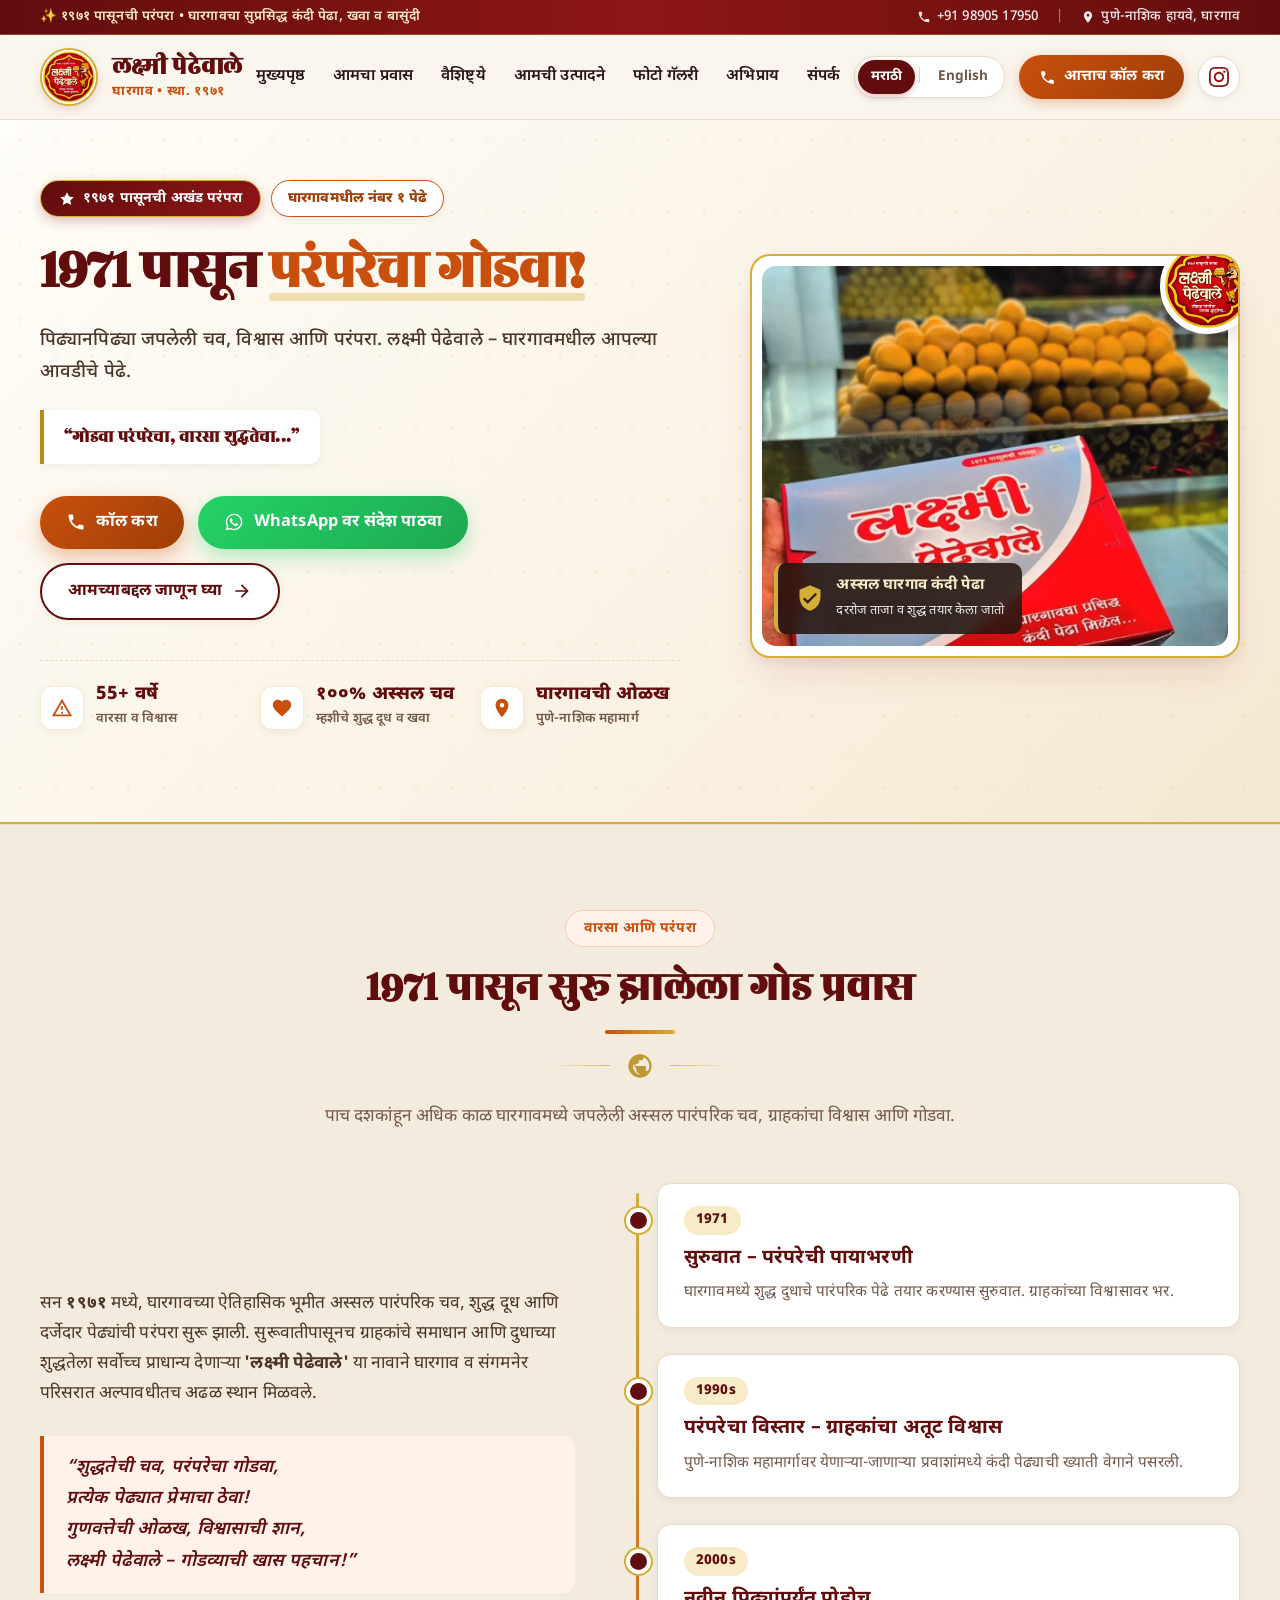
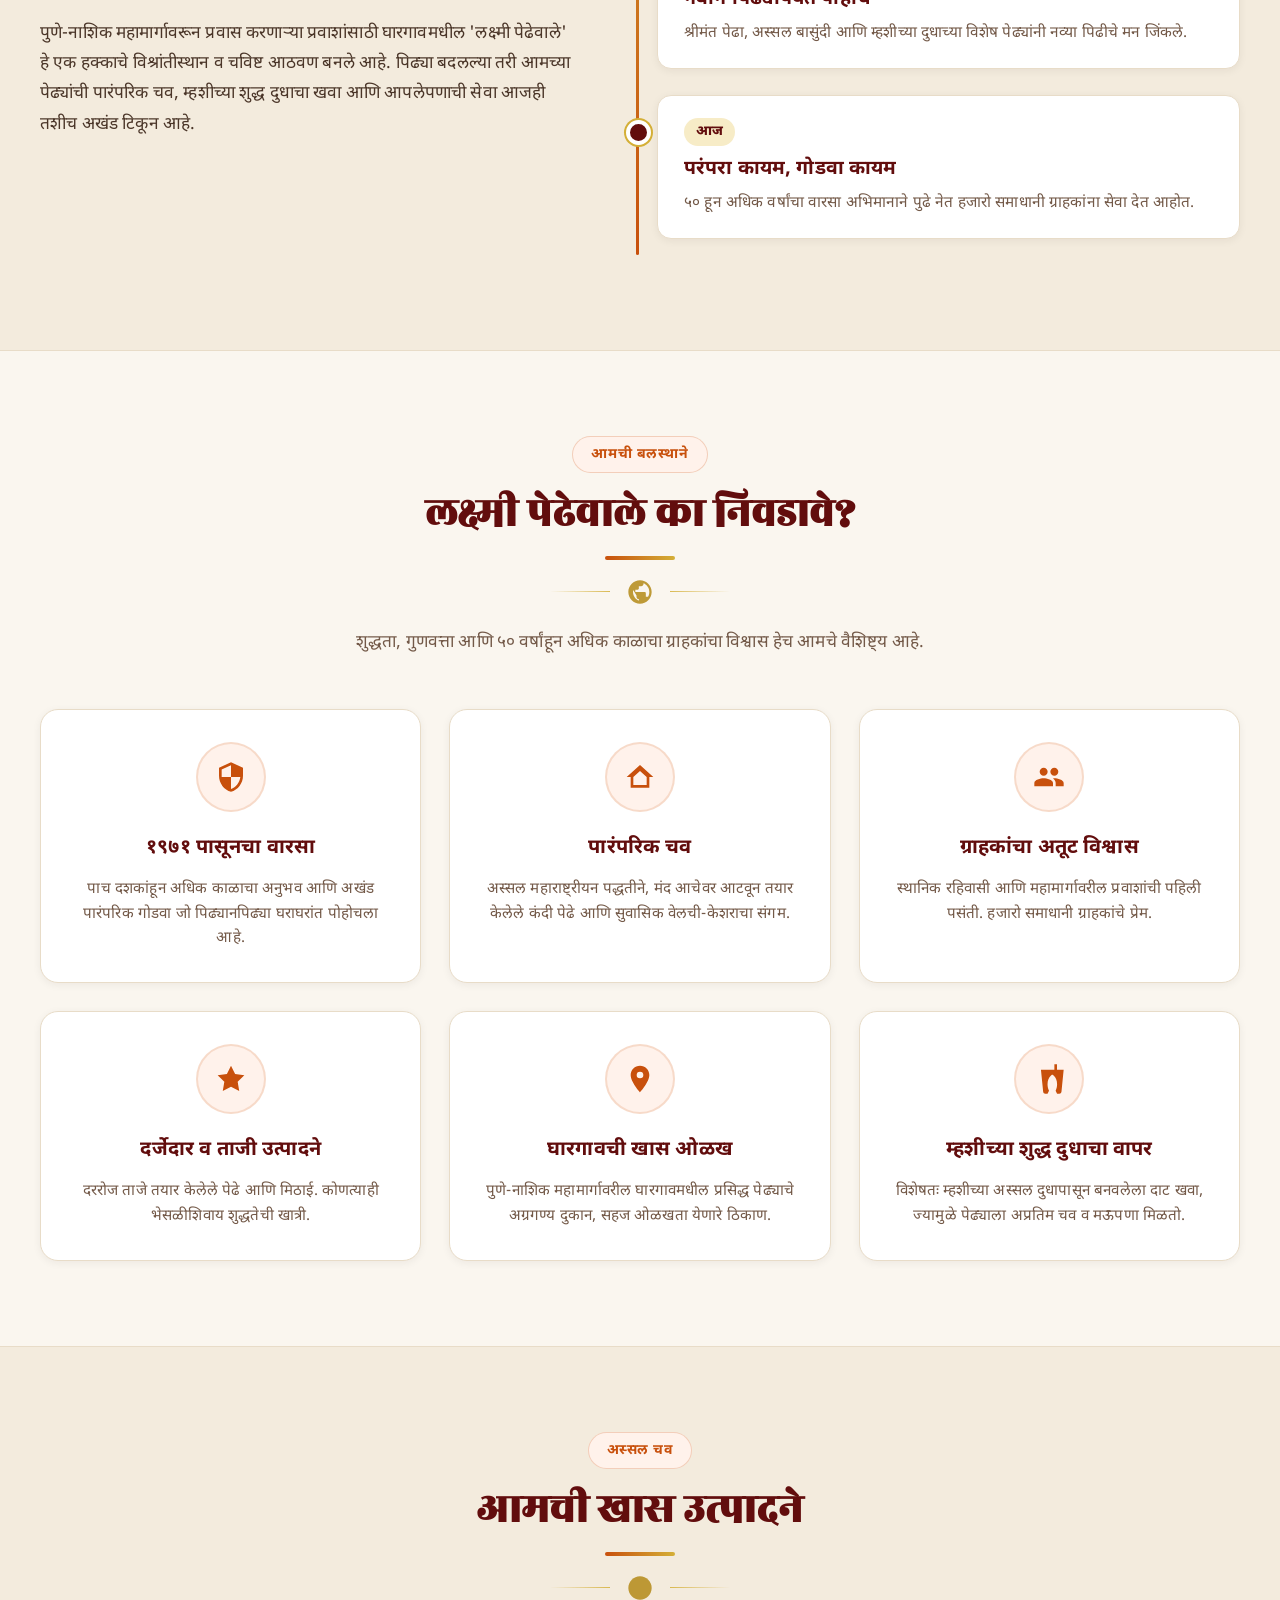
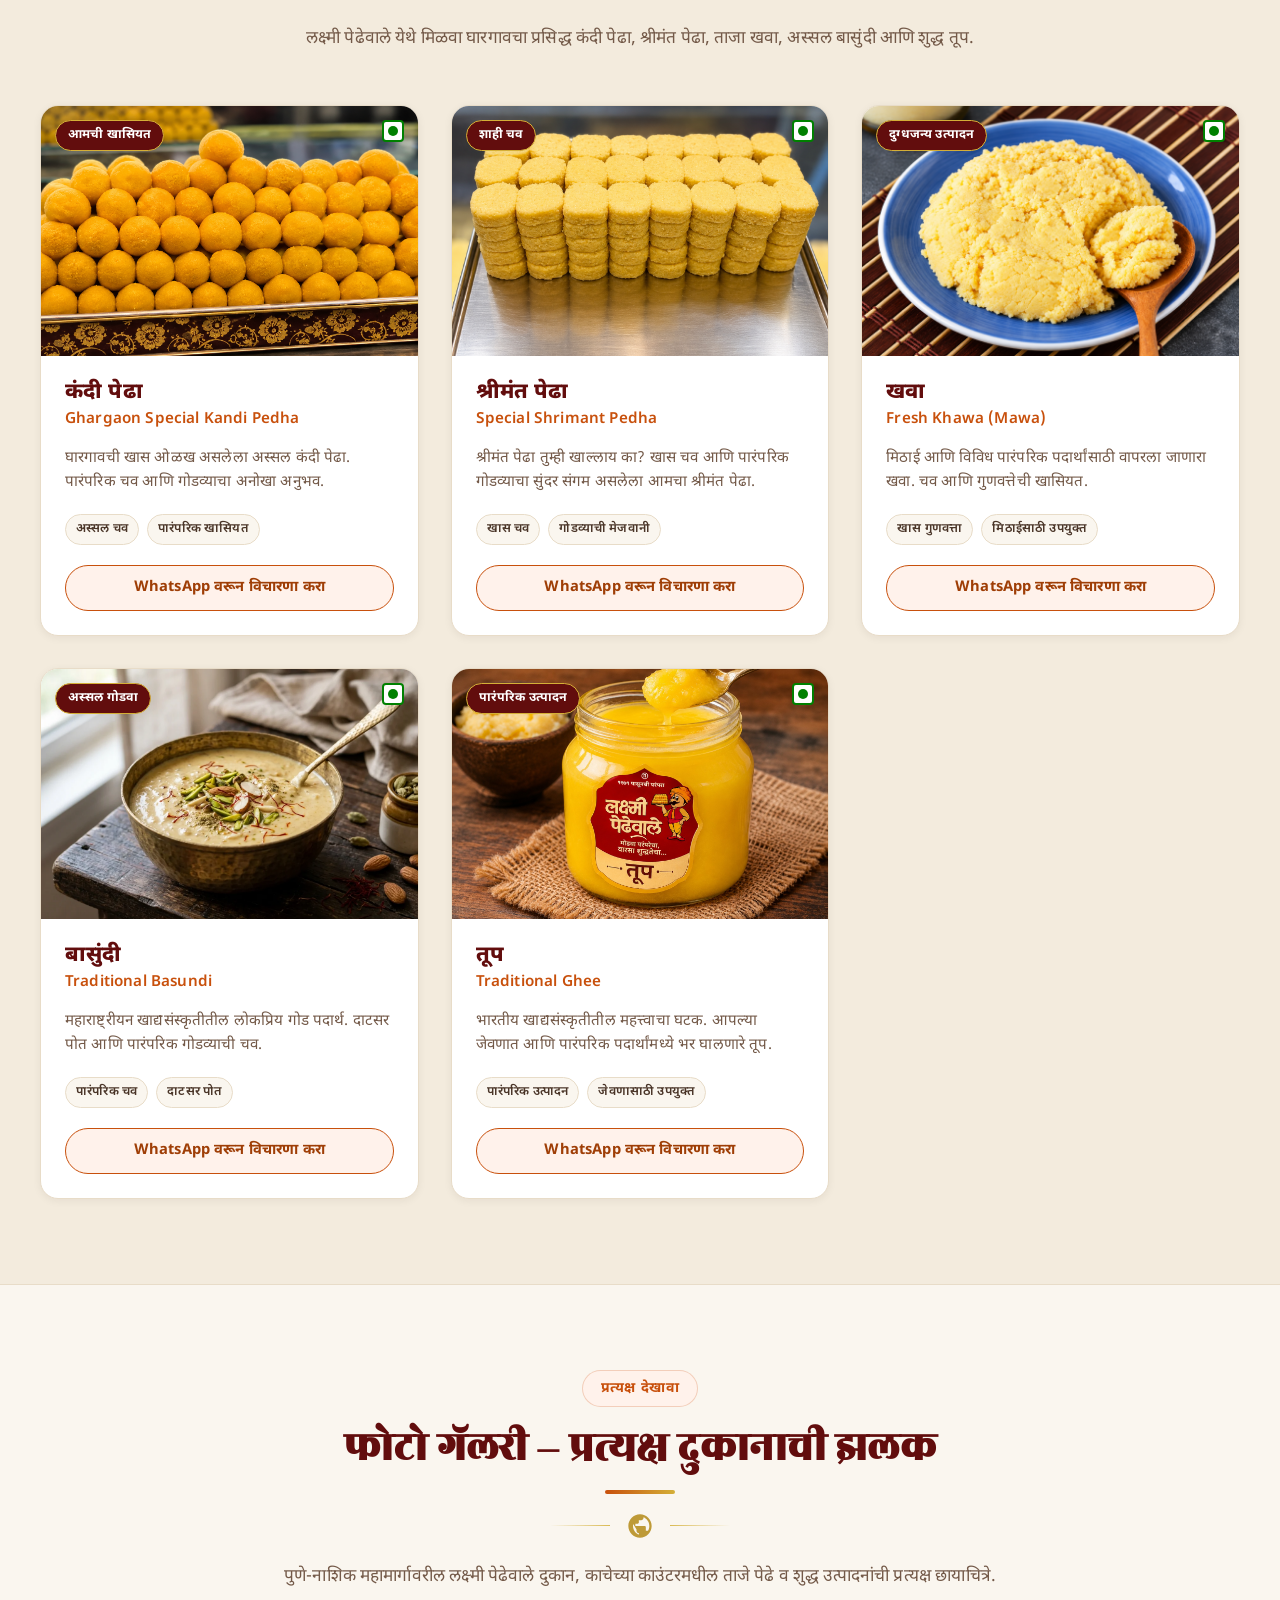
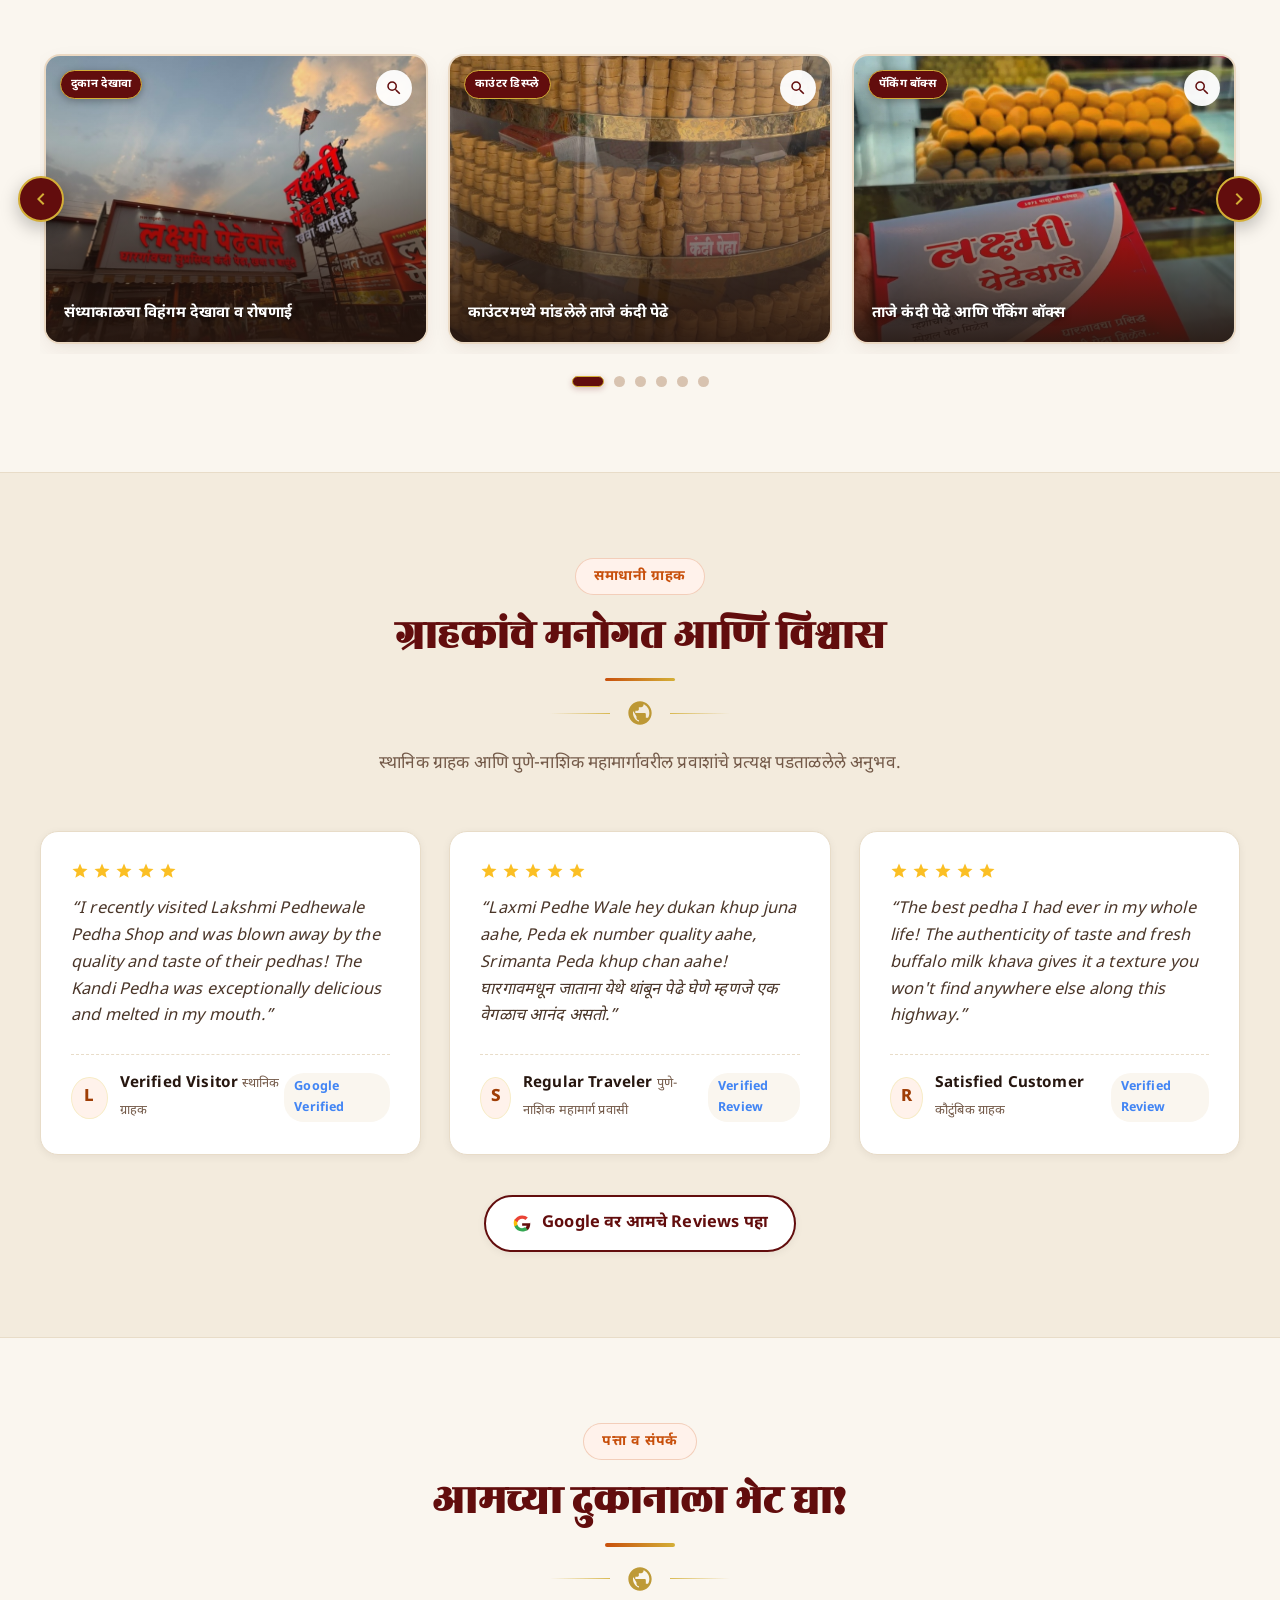
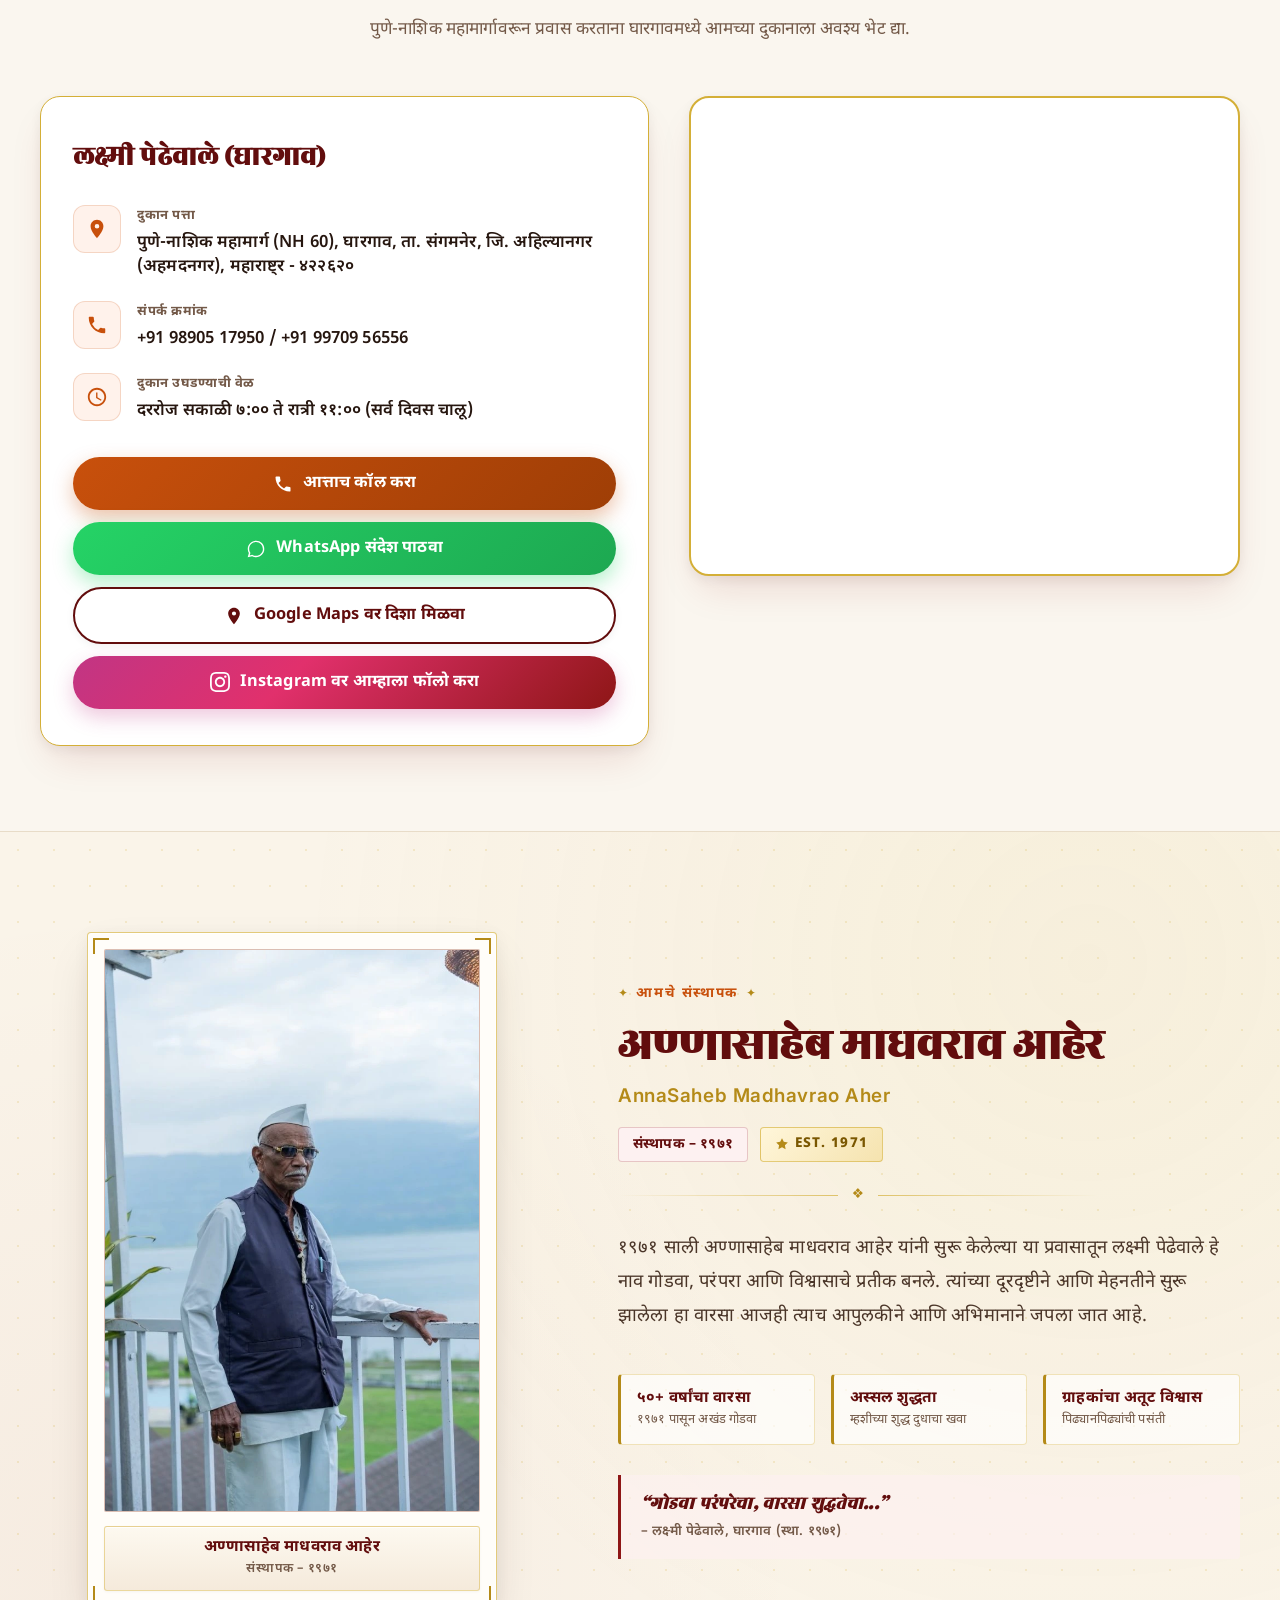
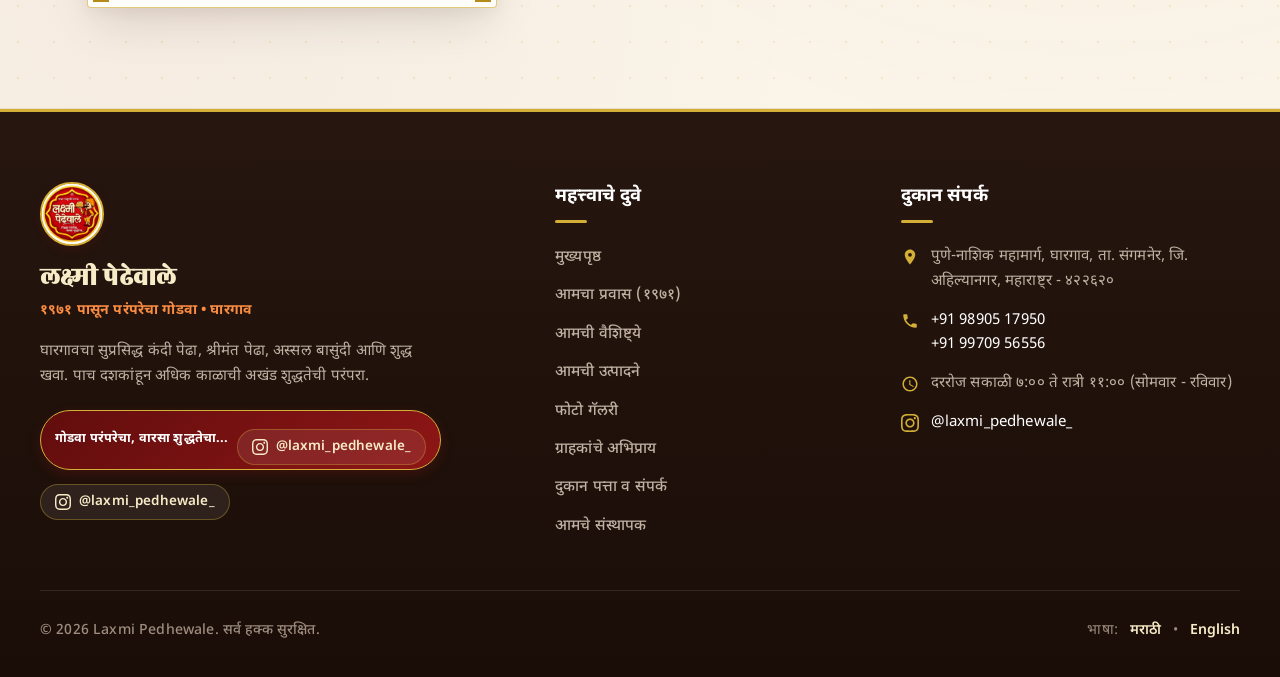
==== index.html @ b18ed53e "Update gallery and website design" ====
<!DOCTYPE html>
<html lang="mr" dir="ltr">

<head>
  <meta charset="UTF-8">
  <meta name="viewport" content="width=device-width, initial-scale=1.0">
  <title data-mr="लक्ष्मी पेढेवाले घारगाव | १९७१ पासूनचे प्रसिद्ध कंदी पेढे | संगमनेर, अहिल्यानगर"
    data-en="Laxmi Pedhewale Ghargaon | Famous Kandi Pedha Since 1971 | Sangamner, Ahilyanagar">लक्ष्मी पेढेवाले घारगाव
    | १९७१ पासूनचे प्रसिद्ध कंदी पेढे | संगमनेर, अहिल्यानगर</title>

  <!-- Primary SEO Meta Tags -->
  <meta name="description"
    content="लक्ष्मी पेढेवाले (Laxmi Pedhewale) – १९७१ पासून घारगाव, संगमनेर (पुणे-नाशिक हायवे) येथील सुप्रसिद्ध कंदी पेढे, म्हशीच्या दुधाचे स्पेशल पेढे, श्रीमंत पेढा, अस्सल बासुंदी आणि शुद्ध खवा. दर्जेदार पारंपरिक चव!">
  <meta name="keywords"
    content="Best Pedha in Ghargoan, Pedha Shop in Ghargoan, Laxmi Pedhewale Ghargoan, Best Pedhe in Ghargoan, Pedha in Sangamner, Sweet Shop in Ghargoan, Famous Pedha Shop in Ghargoan, घारगावमधील प्रसिद्ध पेढे, घारगाव पेढे, घारगाव पेढ्याचे दुकान, लक्ष्मी पेढेवाले, संगमनेरमधील पेढे, अहिल्यानगर पेढे, घारगावमधील नंबर १ पेढे, Traditional Maharashtrian Pedha, Authentic Pedha Shop, Famous Sweet Shop in Sangamner, Pune Nashik Highway pedha">
  <meta name="author" content="Laxmi Pedhewale">
  <meta name="robots" content="index, follow">
  <link rel="canonical" href="https://laxmipedhewale.com/">

  <!-- Multilingual Hreflang SEO Tags -->
  <link rel="alternate" hreflang="mr-IN" href="https://laxmipedhewale.com/">
  <link rel="alternate" hreflang="mr" href="https://laxmipedhewale.com/">
  <link rel="alternate" hreflang="en-IN" href="https://laxmipedhewale.com/en/">
  <link rel="alternate" hreflang="en" href="https://laxmipedhewale.com/en/">
  <link rel="alternate" hreflang="x-default" href="https://laxmipedhewale.com/">

  <!-- Open Graph / Facebook / WhatsApp -->
  <meta property="og:type" content="business.business">
  <meta property="og:url" content="https://laxmipedhewale.com/">
  <meta property="og:title" content="लक्ष्मी पेढेवाले घारगाव | १९७१ पासूनचे प्रसिद्ध कंदी पेढे">
  <meta property="og:description"
    content="पिढ्यानपिढ्या जपलेली अस्सल पारंपरिक चव, विश्वास आणि गोडवा. घारगाव, संगमनेर (पुणे-नाशिक हायवे). आत्ताच कॉल करा किंवा WhatsApp करा.">
  <meta property="og:image" content="https://laxmipedhewale.com/assets/images/kandi-pedha-box.webp">
  <meta property="og:locale" content="mr_IN">
  <meta property="og:locale:alternate" content="en_IN">
  <meta property="og:site_name" content="लक्ष्मी पेढेवाले (Laxmi Pedhewale)">

  <!-- Twitter Card -->
  <meta name="twitter:card" content="summary_large_image">
  <meta name="twitter:title" content="लक्ष्मी पेढेवाले घारगाव – १९७१ पासून परंपरेचा गोडवा!">
  <meta name="twitter:description"
    content="घारगावमधील नंबर १ पेढे. कंदी पेढा, म्हशीच्या दुधाचा स्पेशल पेढा, श्रीमंत पेढा, बासुंदी व खवा.">
  <meta name="twitter:image" content="https://laxmipedhewale.com/assets/images/kandi-pedha-box.webp">

  <!-- Mobile Theme & Favicon -->
  <meta name="theme-color" content="#8E1616">
  <link rel="icon" type="image/png" href="assets/images/favicon.png">
  <link rel="apple-touch-icon" href="assets/images/favicon.png">

  <!-- Stylesheet -->
  <link rel="stylesheet" href="assets/css/style.css">

  <!-- JSON-LD LocalBusiness Structured Data Schema -->
  <script type="application/ld+json">
  {
    "@context": "https://schema.org",
    "@type": "Bakery",
    "@id": "https://laxmipedhewale.com/#business",
    "name": "लक्ष्मी पेढेवाले (Laxmi Pedhewale)",
    "alternateName": ["Laxmi Pedha Center", "Laxmi Pedhe Wale Ghargaon", "Laxmi Petha Center"],
    "description": "Established in 1971, Laxmi Pedhewale is Ghargaon's most famous traditional sweet shop on Pune-Nashik Highway, renowned for authentic Kandi Pedha, Special Buffalo Milk Pedha, Shrimant Pedha, pure Khava and rich Basundi.",
    "foundingDate": "1971",
    "image": "https://laxmipedhewale.com/assets/images/brand-logo.webp",
    "logo": "https://laxmipedhewale.com/assets/images/brand-logo.webp",
    "url": "https://laxmipedhewale.com/",
    "telephone": "+919890517950",
    "priceRange": "₹₹",
    "servesCuisine": "Maharashtrian Sweets, Traditional Indian Confectionery",
    "address": {
      "@type": "PostalAddress",
      "streetAddress": "Pune - Nashik National Highway (NH 60)",
      "addressLocality": "Ghargaon, Sangamner",
      "addressRegion": "Maharashtra",
      "postalCode": "422620",
      "addressCountry": "IN"
    },
    "geo": {
      "@type": "GeoCoordinates",
      "latitude": 19.3875,
      "longitude": 74.0725
    },
    "openingHoursSpecification": [
      {
        "@type": "OpeningHoursSpecification",
        "dayOfWeek": ["Monday", "Tuesday", "Wednesday", "Thursday", "Friday", "Saturday", "Sunday"],
        "opens": "07:00",
        "closes": "23:00"
      }
    ],
    "sameAs": [
      "https://share.google/QgUC6UqEbVg8pcY6J"
    ],
    "hasOfferCatalog": {
      "@type": "OfferCatalog",
      "name": "Laxmi Pedhewale Traditional Sweets",
      "itemListElement": [
        {
          "@type": "Offer",
          "itemOffered": {
            "@type": "MenuItem",
            "name": "Ghargaon Famous Kandi Pedha (घारगावचा सुप्रसिद्ध कंदी पेढा)",
            "description": "Authentic rich golden slow-reduced milk pedha"
          }
        },
        {
          "@type": "Offer",
          "itemOffered": {
            "@type": "MenuItem",
            "name": "Special Buffalo Milk Pedha (म्हशीच्या दुधाचा स्पेशल पेढा)",
            "description": "Creamy pedha prepared from pure buffalo milk"
          }
        },
        {
          "@type": "Offer",
          "itemOffered": {
            "@type": "MenuItem",
            "name": "Shrimant Pedha (श्रीमंत पेढा)",
            "description": "Royal traditional recipe sweet enriched with saffron"
          }
        },
        {
          "@type": "Offer",
          "itemOffered": {
            "@type": "MenuItem",
            "name": "Authentic Basundi (अस्सल बासुंदी)",
            "description": "Slow-simmered rich thickened milk delicacy with cardamom and dry fruits"
          }
        },
        {
          "@type": "Offer",
          "itemOffered": {
            "@type": "MenuItem",
            "name": "Pure Fresh Khava / Mawa (शुद्ध खवा)",
            "description": "100% pure traditional fresh milk solids"
          }
        }
      ]
    }
  }
  </script>

  <!-- BreadcrumbList Schema -->
  <script type="application/ld+json">
  {
    "@context": "https://schema.org",
    "@type": "BreadcrumbList",
    "itemListElement": [
      {
        "@type": "ListItem",
        "position": 1,
        "name": "Home / मुख्यपृष्ठ",
        "item": "https://laxmipedhewale.com/"
      },
      {
        "@type": "ListItem",
        "position": 2,
        "name": "Our Products / आमची उत्पादने",
        "item": "https://laxmipedhewale.com/#products"
      },
      {
        "@type": "ListItem",
        "position": 3,
        "name": "Contact / संपर्क",
        "item": "https://laxmipedhewale.com/#contact"
      }
    ]
  }
  </script>
</head>

<body lang="mr" data-lang="mr">

  <!-- Top Announcement Bar -->
  <div class="top-bar">
    <div class="container top-bar-inner">
      <div class="top-bar-badge" data-mr="✨ १९७१ पासूनची परंपरा • घारगावचा सुप्रसिद्ध कंदी पेढा, खवा व बासुंदी"
        data-en="✨ Tradition Since 1971 • Ghargaon's Famous Kandi Pedha, Khava & Basundi">
        ✨ १९७१ पासूनची परंपरा • घारगावचा सुप्रसिद्ध कंदी पेढा, खवा व बासुंदी
      </div>
      <div class="top-bar-contact">
        <a href="tel:+919890517950" class="top-bar-link" title="Call Laxmi Pedhewale">
          <svg viewBox="0 0 24 24" width="14" height="14" fill="currentColor">
            <path
              d="M6.62 10.79a15.05 15.05 0 006.59 6.59l2.2-2.2a1 1 0 011.02-.24c1.12.37 2.33.57 3.57.57.55 0 1 .45 1 1V20a1 1 0 01-1 1c-9.39 0-17-7.61-17-17 0-.55.45-1 1-1h3.5a1 1 0 011 1c0 1.25.2 2.45.57 3.57.11.35.03.74-.25 1.02l-2.2 2.2z" />
          </svg>
          +91 98905 17950
        </a>
        <span style="opacity: 0.5;">|</span>
        <a href="https://maps.google.com/?q=Laxmi+Pedhewale+Ghargaon+Sangamner" target="_blank"
          rel="noopener noreferrer" class="top-bar-link" title="Shop Location">
          <svg viewBox="0 0 24 24" width="14" height="14" fill="currentColor">
            <path
              d="M12 2C8.13 2 5 5.13 5 9c0 5.25 7 13 7 13s7-7.75 7-13c0-3.87-3.13-7-7-7zm0 9.5a2.5 2.5 0 010-5 2.5 2.5 0 010 5z" />
          </svg>
          <span data-mr="पुणे-नाशिक हायवे, घारगाव" data-en="Pune-Nashik Highway, Ghargaon">पुणे-नाशिक हायवे,
            घारगाव</span>
        </a>
      </div>
    </div>
  </div>

  <!-- Main Sticky Header & Navigation -->
  <header class="site-header" id="siteHeader">
    <div class="container nav-container">
      <!-- Brand Identity -->
      <a href="#home" class="brand-identity" title="लक्ष्मी पेढेवाले – होम">
        <img src="assets/images/favicon.png" alt="लक्ष्मी पेढेवाले लोगो" class="brand-logo-img" width="58" height="58">
        <div class="brand-text">
          <span class="brand-name" data-mr="लक्ष्मी पेढेवाले" data-en="Laxmi Pedhewale">लक्ष्मी पेढेवाले</span>
          <span class="brand-subtitle" data-mr="घारगाव • स्था. १९७१" data-en="Ghargaon • Est. 1971">घारगाव • स्था.
            १९७१</span>
        </div>
      </a>

      <!-- Desktop & Mobile Nav Menu -->
      <nav class="nav-menu" id="navMenu" aria-label="मुख्य नेव्हिगेशन">
        <a href="#home" class="nav-link active" data-mr="मुख्यपृष्ठ" data-en="Home">मुख्यपृष्ठ</a>
        <a href="#heritage" class="nav-link" data-mr="आमचा प्रवास" data-en="Our Journey">आमचा प्रवास</a>
        <a href="#why-us" class="nav-link" data-mr="वैशिष्ट्ये" data-en="Why Us">वैशिष्ट्ये</a>
        <a href="#products" class="nav-link" data-mr="आमची उत्पादने" data-en="Products">आमची उत्पादने</a>
        <a href="#gallery" class="nav-link" data-mr="फोटो गॅलरी" data-en="Gallery">फोटो गॅलरी</a>
        <a href="#reviews" class="nav-link" data-mr="अभिप्राय" data-en="Reviews">अभिप्राय</a>
        <a href="#contact" class="nav-link" data-mr="संपर्क" data-en="Contact">संपर्क</a>
        <a href="https://www.instagram.com/laxmi_pedhewale_/" target="_blank" rel="noopener noreferrer"
          class="nav-link nav-link-instagram" title="Instagram वर आम्हाला फॉलो करा">
          <svg viewBox="0 0 24 24" width="18" height="18" fill="currentColor">
            <path
              d="M12 2.163c3.204 0 3.584.012 4.85.07 3.252.148 4.771 1.691 4.919 4.919.058 1.265.069 1.645.069 4.849 0 3.205-.012 3.584-.069 4.849-.149 3.225-1.664 4.771-4.919 4.919-1.266.058-1.644.07-4.85.07-3.204 0-3.584-.012-4.849-.07-3.26-.149-4.771-1.699-4.919-4.92-.058-1.265-.07-1.644-.07-4.849 0-3.204.013-3.583.07-4.849.149-3.227 1.664-4.771 4.919-4.919 1.266-.057 1.645-.069 4.849-.069zm0-2.163c-3.259 0-3.667.014-4.947.072-4.358.2-6.78 2.618-6.98 6.98-.059 1.281-.073 1.689-.073 4.948 0 3.259.014 3.668.072 4.948.2 4.358 2.618 6.78 6.98 6.98 1.281.058 1.689.072 4.948.072 3.259 0 3.668-.014 4.948-.072 4.354-.2 6.782-2.618 6.979-6.98.059-1.28.073-1.689.073-4.948 0-3.259-.014-3.667-.072-4.947-.196-4.354-2.617-6.78-6.979-6.98-1.281-.059-1.69-.073-4.949-.073zm0 5.838c-3.403 0-6.162 2.759-6.162 6.162s2.759 6.163 6.162 6.163 6.162-2.759 6.162-6.163c0-3.403-2.759-6.162-6.162-6.162zm0 10.162c-2.209 0-4-1.79-4-4 0-2.209 1.791-4 4-4s4 1.791 4 4c0 2.21-1.791 4-4 4zm6.406-11.845c-.796 0-1.441.645-1.441 1.44s.645 1.44 1.441 1.44c.795 0 1.439-.645 1.439-1.44s-.644-1.44-1.439-1.44z" />
          </svg>
          <span>Instagram (@laxmi_pedhewale_)</span>
        </a>
      </nav>

      <!-- Right Actions: Language Switcher & Call Button -->
      <div class="nav-actions">
        <!-- Language Switcher: मराठी | English -->
        <div class="lang-switcher" aria-label="भाषा निवडा / Language Switcher">
          <button type="button" class="lang-btn active" data-lang-btn="mr" aria-label="मराठी भाषा">मराठी</button>
          <span style="color: #D1C4B7; font-weight: 300;">|</span>
          <button type="button" class="lang-btn" data-lang-btn="en" aria-label="English Language">English</button>
        </div>

        <!-- Prominent Desktop CTA -->
        <a href="tel:+919890517950" class="btn-header-call" title="कॉल करा">
          <svg viewBox="0 0 24 24">
            <path
              d="M6.62 10.79a15.05 15.05 0 006.59 6.59l2.2-2.2a1 1 0 011.02-.24c1.12.37 2.33.57 3.57.57.55 0 1 .45 1 1V20a1 1 0 01-1 1c-9.39 0-17-7.61-17-17 0-.55.45-1 1-1h3.5a1 1 0 011 1c0 1.25.2 2.45.57 3.57.11.35.03.74-.25 1.02l-2.2 2.2z" />
          </svg>
          <span data-mr="आत्ताच कॉल करा" data-en="Call Now">आत्ताच कॉल करा</span>
        </a>

        <!-- Instagram Header Icon Link -->
        <a href="https://www.instagram.com/laxmi_pedhewale_/" target="_blank" rel="noopener noreferrer"
          class="btn-header-instagram" aria-label="Instagram वर आम्हाला फॉलो करा"
          title="Instagram वर आम्हाला फॉलो करा (@laxmi_pedhewale_)">
          <svg viewBox="0 0 24 24">
            <path
              d="M12 2.163c3.204 0 3.584.012 4.85.07 3.252.148 4.771 1.691 4.919 4.919.058 1.265.069 1.645.069 4.849 0 3.205-.012 3.584-.069 4.849-.149 3.225-1.664 4.771-4.919 4.919-1.266.058-1.644.07-4.85.07-3.204 0-3.584-.012-4.849-.07-3.26-.149-4.771-1.699-4.919-4.92-.058-1.265-.07-1.644-.07-4.849 0-3.204.013-3.583.07-4.849.149-3.227 1.664-4.771 4.919-4.919 1.266-.057 1.645-.069 4.849-.069zm0-2.163c-3.259 0-3.667.014-4.947.072-4.358.2-6.78 2.618-6.98 6.98-.059 1.281-.073 1.689-.073 4.948 0 3.259.014 3.668.072 4.948.2 4.358 2.618 6.78 6.98 6.98 1.281.058 1.689.072 4.948.072 3.259 0 3.668-.014 4.948-.072 4.354-.2 6.782-2.618 6.979-6.98.059-1.28.073-1.689.073-4.948 0-3.259-.014-3.667-.072-4.947-.196-4.354-2.617-6.78-6.979-6.98-1.281-.059-1.69-.073-4.949-.073zm0 5.838c-3.403 0-6.162 2.759-6.162 6.162s2.759 6.163 6.162 6.163 6.162-2.759 6.162-6.163c0-3.403-2.759-6.162-6.162-6.162zm0 10.162c-2.209 0-4-1.79-4-4 0-2.209 1.791-4 4-4s4 1.791 4 4c0 2.21-1.791 4-4 4zm6.406-11.845c-.796 0-1.441.645-1.441 1.44s.645 1.44 1.441 1.44c.795 0 1.439-.645 1.439-1.44s-.644-1.44-1.439-1.44z" />
          </svg>
        </a>

        <!-- Mobile Hamburger Toggle -->
        <button type="button" class="mobile-toggle" id="mobileToggle" aria-label="मेनू उघडा / बंद करा"
          aria-expanded="false">
          <span></span>
          <span></span>
          <span></span>
        </button>
      </div>
    </div>
  </header>

  <!-- ==========================================================================
       Hero Section
       ========================================================================== -->
  <section class="hero-section" id="home">
    <div class="hero-pattern-bg"></div>
    <div class="container">
      <div class="hero-grid">
        <!-- Left Content Column -->
        <div class="hero-content">
          <div class="hero-badge-wrap">
            <span class="hero-badge-heritage">
              <svg viewBox="0 0 24 24" width="16" height="16" fill="currentColor">
                <path
                  d="M12 2l3.09 6.26L22 9.27l-5 4.87 1.18 6.88L12 17.77l-6.18 3.25L7 14.14 2 9.27l6.91-1.01L12 2z" />
              </svg>
              <span data-mr="१९७१ पासूनची अखंड परंपरा" data-en="Unbroken Heritage Since 1971">१९७१ पासूनची अखंड
                परंपरा</span>
            </span>
            <span class="hero-badge-rank" data-mr="घारगावमधील नंबर १ पेढे" data-en="Ghargaon's #1 Pedha Choice">
              घारगावमधील नंबर १ पेढे
            </span>
          </div>

          <h1 class="hero-heading" data-mr="१९७१ पासून <span class='highlight'>परंपरेचा गोडवा!</span>"
            data-en="Sweetness of <span class='highlight'>Tradition Since 1971!</span>">
            १९७१ पासून <span class="highlight">परंपरेचा गोडवा!</span>
          </h1>

          <p class="hero-subtext"
            data-mr="पिढ्यानपिढ्या जपलेली चव, विश्वास आणि परंपरा. लक्ष्मी पेढेवाले – घारगावमधील आपल्या आवडीचे पेढे."
            data-en="Taste, trust and tradition preserved across generations. Laxmi Pedhewale – your favourite authentic pedha destination in Ghargaon.">
            पिढ्यानपिढ्या जपलेली चव, विश्वास आणि परंपरा. लक्ष्मी पेढेवाले – घारगावमधील आपल्या आवडीचे पेढे.
          </p>

          <!-- Official Slogan Box -->
          <div class="hero-slogan-box">
            <span class="hero-slogan-quote" data-mr="&ldquo;गोडवा परंपरेचा, वारसा शुद्धतेचा...&rdquo;"
              data-en="&ldquo;Sweetness of tradition, legacy of purity...&rdquo;">
              &ldquo;गोडवा परंपरेचा, वारसा शुद्धतेचा...&rdquo;
            </span>
          </div>

          <!-- Hero Action Buttons -->
          <div class="hero-cta-group">
            <a href="tel:+919890517950" class="btn btn-primary" title="आत्ताच कॉल करा">
              <svg viewBox="0 0 24 24">
                <path
                  d="M6.62 10.79a15.05 15.05 0 006.59 6.59l2.2-2.2a1 1 0 011.02-.24c1.12.37 2.33.57 3.57.57.55 0 1 .45 1 1V20a1 1 0 01-1 1c-9.39 0-17-7.61-17-17 0-.55.45-1 1-1h3.5a1 1 0 011 1c0 1.25.2 2.45.57 3.57.11.35.03.74-.25 1.02l-2.2 2.2z" />
              </svg>
              <span data-mr="कॉल करा" data-en="Call Now">कॉल करा</span>
            </a>

            <a href="https://wa.me/919890517950?text=%E0%A4%A8%E0%A4%AE%E0%A4%B8%E0%A5%8D%E0%A4%95%E0%A4%BE%E0%A4%B0%2C%20%E0%A4%AE%E0%A4%B2%E0%A4%BE%20%E0%A4%B2%E0%A4%95%E0%A5%8D%E0%A4%97%E0%A5%8D%E0%A4%AE%E0%A5%80%20%E0%A4%AA%E0%A5%87%E0%A4%A2%E0%A5%87%E0%A4%B5%E0%A4%BE%E0%A4%B2%E0%A5%87%20%E0%A4%AF%E0%A5%87%E0%A4%A5%E0%A5%80%E0%A4%B2%20%E0%A4%AA%E0%A5%87%E0%A4%A2%E0%A5%8D%E0%A4%AF%E0%A4%BE%E0%A4%82%E0%A4%AC%E0%A4%A6%E0%A5%8D%E0%A4%A6%E0%A4%B2%20%E0%A4%AE%E0%A4%BE%E0%A4%B9%E0%A4%BF%E0%A4%A4%E0%A5%80%20%E0%A4%B9%E0%A4%B5%E0%A5%80%20%E0%A4%86%E0%A4%B9%E0%A5%87."
              target="_blank" rel="noopener noreferrer" class="btn btn-whatsapp btn-wa-dynamic"
              title="WhatsApp वर संदेश पाठवा">
              <svg viewBox="0 0 24 24">
                <path
                  d="M12.04 2c-5.46 0-9.91 4.45-9.91 9.91 0 1.75.46 3.45 1.32 4.95L2.05 22l5.25-1.38c1.45.79 3.08 1.21 4.74 1.21 5.46 0 9.91-4.45 9.91-9.91 0-2.65-1.03-5.14-2.9-7.01A9.816 9.816 0 0012.04 2zM12.05 20.2c-1.48 0-2.93-.4-4.2-1.15l-.3-.18-3.12.82.83-3.04-.2-.31a8.214 8.214 0 01-1.26-4.38c0-4.54 3.7-8.24 8.24-8.24 2.2 0 4.27.86 5.82 2.42a8.18 8.18 0 012.41 5.83c.02 4.54-3.68 8.23-8.22 8.23zm4.52-6.16c-.25-.12-1.47-.72-1.69-.81-.23-.08-.39-.12-.56.12-.17.25-.64.81-.79.97-.14.17-.29.19-.54.06-.25-.12-1.05-.39-1.99-1.23-.74-.66-1.23-1.47-1.38-1.72-.14-.25-.02-.38.11-.51.11-.11.25-.29.37-.43.12-.15.17-.25.25-.42.08-.17.04-.31-.02-.44-.06-.12-.56-1.34-.76-1.84-.2-.48-.41-.42-.56-.43h-.48c-.17 0-.44.06-.66.31-.23.25-.88.86-.88 2.1 0 1.24.9 2.44 1.03 2.61.12.17 1.77 2.7 4.28 3.79.6.26 1.07.41 1.43.53.6.19 1.15.16 1.58.1.48-.07 1.47-.6 1.68-1.18.21-.58.21-1.07.15-1.18-.07-.12-.23-.19-.48-.31z" />
              </svg>
              <span data-mr="WhatsApp वर संदेश पाठवा" data-en="WhatsApp Message">WhatsApp वर संदेश पाठवा</span>
            </a>

            <a href="#heritage" class="btn btn-outline" title="आमच्याबद्दल जाणून घ्या">
              <span data-mr="आमच्याबद्दल जाणून घ्या" data-en="Our Story">आमच्याबद्दल जाणून घ्या</span>
              <svg viewBox="0 0 24 24">
                <path d="M12 4l-1.41 1.41L16.17 11H4v2h12.17l-5.58 5.59L12 20l8-8z" />
              </svg>
            </a>
          </div>

          <!-- Trust Badges -->
          <div class="hero-trust-bar">
            <div class="trust-item">
              <div class="trust-icon-box">
                <svg viewBox="0 0 24 24">
                  <path d="M12 2L1 21h22L12 2zm0 3.99L19.53 19H4.47L12 5.99zM11 16h2v2h-2zm0-6h2v4h-2z" />
                </svg>
              </div>
              <div class="trust-text">
                <strong data-mr="55+ वर्षे" data-en="50+ Years">५०+ वर्षे</strong>
                <span data-mr="वारसा व विश्वास" data-en="Legacy & Trust">वारसा व विश्वास</span>
              </div>
            </div>

            <div class="trust-item">
              <div class="trust-icon-box">
                <svg viewBox="0 0 24 24">
                  <path
                    d="M12 21.35l-1.45-1.32C5.4 15.36 2 12.28 2 8.5 2 5.42 4.42 3 7.5 3c1.74 0 3.41.81 4.5 2.09C13.09 3.81 14.76 3 16.5 3 19.58 3 22 5.42 22 8.5c0 3.78-3.4 6.86-8.55 11.54L12 21.35z" />
                </svg>
              </div>
              <div class="trust-text">
                <strong data-mr="१००% अस्सल चव" data-en="100% Authentic">१००% अस्सल चव</strong>
                <span data-mr="म्हशीचे शुद्ध दूध व खवा" data-en="Pure Milk & Khava">म्हशीचे शुद्ध दूध व खवा</span>
              </div>
            </div>

            <div class="trust-item">
              <div class="trust-icon-box">
                <svg viewBox="0 0 24 24">
                  <path
                    d="M12 2C8.13 2 5 5.13 5 9c0 5.25 7 13 7 13s7-7.75 7-13c0-3.87-3.13-7-7-7zm0 9.5a2.5 2.5 0 010-5 2.5 2.5 0 010 5z" />
                </svg>
              </div>
              <div class="trust-text">
                <strong data-mr="घारगावची ओळख" data-en="Highway Landmark">घारगावची ओळख</strong>
                <span data-mr="पुणे-नाशिक महामार्ग" data-en="Pune-Nashik Highway">पुणे-नाशिक महामार्ग</span>
              </div>
            </div>
          </div>
        </div>

        <!-- Right Visual Showcase Column -->
        <div class="hero-visual">
          <div class="hero-main-card">
            <img src="assets/images/kandi-pedha-box.webp"
              alt="लक्ष्मी पेढेवाले घारगावचे प्रसिद्ध कंदी पेढे आणि पॅकिंग बॉक्स" class="hero-image" width="600"
              height="380">

            <div class="hero-floating-badge">
              <svg viewBox="0 0 24 24" width="28" height="28" fill="var(--color-gold)">
                <path
                  d="M12 1L3 5v6c0 5.55 3.84 10.74 9 12 5.16-1.26 9-6.45 9-12V5l-9-4zm-2 16l-4-4 1.41-1.41L10 14.17l6.59-6.59L18 9l-8 8z" />
              </svg>
              <div>
                <strong data-mr="अस्सल घारगाव कंदी पेढा" data-en="Original Ghargaon Kandi Pedha">अस्सल घारगाव कंदी
                  पेढा</strong>
                <span data-mr="दररोज ताजा व शुद्ध तयार केला जातो"
                  data-en="Freshly prepared daily with pure ingredients">दररोज ताजा व शुद्ध तयार केला जातो</span>
              </div>
            </div>

            <!-- Official Mascot Seal Stamp -->
            <div class="hero-logo-stamp" title="लक्ष्मी पेढेवाले ब्रँड एम्ब्लेम">
              <img src="assets/images/favicon.png" alt="लक्ष्मी पेढेवाले ब्रँड एम्ब्लेम" width="96" height="96">
            </div>
          </div>
        </div>
      </div>
    </div>
  </section>

  <!-- ==========================================================================
       Our Heritage Section – Since 1971 (आमचा प्रवास)
       ========================================================================== -->
  <section class="section section-alt" id="heritage">
    <div class="container">
      <div class="section-header">
        <span class="section-badge" data-mr="वारसा आणि परंपरा" data-en="Heritage & Legacy">वारसा आणि परंपरा</span>
        <h2 class="section-title" data-mr="१९७१ पासून सुरू झालेला गोड प्रवास" data-en="A Sweet Journey Since 1971">
          १९७१ पासून सुरू झालेला गोड प्रवास
        </h2>
        <div class="motif-divider">
          <svg class="motif-icon" viewBox="0 0 24 24">
            <path
              d="M12 2C6.48 2 2 6.48 2 12s4.48 10 10 10 10-4.48 10-10S17.52 2 12 2zm1 17.93c-3.95-.49-7-3.85-7-7.93 0-.62.08-1.21.21-1.79L9 15v1c0 1.1.9 2 2 2v1.93zm6.9-2.54c-.26-.81-1-1.39-1.9-1.39h-1v-3c0-.55-.45-1-1-1H8v-2h2c.55 0 1-.45 1-1V7h2c1.1 0 2-.9 2-2v-.41c2.93 1.19 5 4.06 5 7.41 0 2.08-.8 3.97-2.1 5.39z" />
          </svg>
        </div>
        <p class="section-desc"
          data-mr="पाच दशकांहून अधिक काळ घारगावमध्ये जपलेली अस्सल पारंपरिक चव, ग्राहकांचा विश्वास आणि गोडवा."
          data-en="More than five decades of preserving authentic traditional taste, customer trust, and sweetness in Ghargaon.">
          पाच दशकांहून अधिक काळ घारगावमध्ये जपलेली अस्सल पारंपरिक चव, ग्राहकांचा विश्वास आणि गोडवा.
        </p>
      </div>

      <div class="heritage-grid">
        <!-- Storytelling Narrative Column -->
        <div class="heritage-story-content">
          <p data-mr="सन <strong>१९७१</strong> मध्ये, घारगावच्या ऐतिहासिक भूमीत अस्सल पारंपरिक चव, शुद्ध दूध आणि दर्जेदार पेढ्यांची परंपरा सुरू झाली. सुरूवातीपासूनच ग्राहकांचे समाधान आणि दुधाच्या शुद्धतेला सर्वोच्च प्राधान्य देणाऱ्या <strong>'लक्ष्मी पेढेवाले'</strong> या नावाने घारगाव व संगमनेर परिसरात अल्पावधीतच अढळ स्थान मिळवले."
            data-en="In the year <strong>1971</strong>, in the historic soil of Ghargaon, began the journey of authentic traditional taste, pure milk, and high-quality pedhas. Prioritizing customer satisfaction and dairy purity above all, <strong>'Laxmi Pedhewale'</strong> quickly earned an enduring reputation across Ghargaon and Sangamner.">
            सन <strong>१९७१</strong> मध्ये, घारगावच्या ऐतिहासिक भूमीत अस्सल पारंपरिक चव, शुद्ध दूध आणि दर्जेदार
            पेढ्यांची परंपरा सुरू झाली. सुरूवातीपासूनच ग्राहकांचे समाधान आणि दुधाच्या शुद्धतेला सर्वोच्च प्राधान्य
            देणाऱ्या <strong>'लक्ष्मी पेढेवाले'</strong> या नावाने घारगाव व संगमनेर परिसरात अल्पावधीतच अढळ स्थान मिळवले.
          </p>

          <div class="heritage-highlight-quote"
            data-mr="&ldquo;शुद्धतेची चव, परंपरेचा गोडवा,<br>प्रत्येक पेढ्यात प्रेमाचा ठेवा!<br>गुणवत्तेची ओळख, विश्वासाची शान,<br>लक्ष्मी पेढेवाले – गोडव्याची खास पहचान!&rdquo;"
            data-en="&ldquo;Our name itself is our brand... Have you tasted our Shrimant Pedha? The authentic tradition of Purandar pedhas and basundi – Laxmi Pedhewale.&rdquo;">

            &ldquo;शुद्धतेची चव, परंपरेचा गोडवा,<br>
            प्रत्येक पेढ्यात प्रेमाचा ठेवा!<br>
            गुणवत्तेची ओळख, विश्वासाची शान,<br>
            लक्ष्मी पेढेवाले – गोडव्याची खास पहचान!&rdquo;

          </div>

          <p data-mr="पुणे-नाशिक महामार्गावरून प्रवास करणाऱ्या प्रवाशांसाठी घारगावमधील 'लक्ष्मी पेढेवाले' हे एक हक्काचे विश्रांतीस्थान व चविष्ट आठवण बनले आहे. पिढ्या बदलल्या तरी आमच्या पेढ्यांची पारंपरिक चव, म्हशीच्या शुद्ध दुधाचा खवा आणि आपलेपणाची सेवा आजही तशीच अखंड टिकून आहे."
            data-en="For travelers traversing the Pune-Nashik National Highway, 'Laxmi Pedhewale' in Ghargaon has become a beloved stop and sweet tradition. While generations have passed, our traditional recipes, pure buffalo milk khava, and warm hospitality remain unchanged.">
            पुणे-नाशिक महामार्गावरून प्रवास करणाऱ्या प्रवाशांसाठी घारगावमधील 'लक्ष्मी पेढेवाले' हे एक हक्काचे
            विश्रांतीस्थान व चविष्ट आठवण बनले आहे. पिढ्या बदलल्या तरी आमच्या पेढ्यांची पारंपरिक चव, म्हशीच्या शुद्ध
            दुधाचा खवा आणि आपलेपणाची सेवा आजही तशीच अखंड टिकून आहे.
          </p>
        </div>

        <!-- Illustrative Timeline Column -->
        <div class="timeline-wrap">
          <div class="timeline-card">
            <span class="timeline-node"></span>
            <span class="timeline-year-tag">1971</span>
            <h4 data-mr="सुरुवात – परंपरेची पायाभरणी" data-en="The Beginning – Laying the Foundation">सुरुवात – परंपरेची
              पायाभरणी</h4>
            <p data-mr="घारगावमध्ये शुद्ध दुधाचे पारंपरिक पेढे तयार करण्यास सुरुवात. ग्राहकांच्या विश्वासावर भर."
              data-en="Commenced traditional pedha making in Ghargaon with fresh pure milk and focus on customer satisfaction.">
              घारगावमध्ये शुद्ध दुधाचे पारंपरिक पेढे तयार करण्यास सुरुवात. ग्राहकांच्या विश्वासावर भर.</p>
          </div>

          <div class="timeline-card">
            <span class="timeline-node"></span>
            <span class="timeline-year-tag">1990s</span>
            <h4 data-mr="परंपरेचा विस्तार – ग्राहकांचा अतूट विश्वास" data-en="Growing Heritage – Deepening Trust">
              परंपरेचा विस्तार – ग्राहकांचा अतूट विश्वास</h4>
            <p data-mr="पुणे-नाशिक महामार्गावर येणाऱ्या-जाणाऱ्या प्रवाशांमध्ये कंदी पेढ्याची ख्याती वेगाने पसरली."
              data-en="Reputation of our Kandi Pedha spread widely among travelers along the Pune-Nashik highway route.">
              पुणे-नाशिक महामार्गावर येणाऱ्या-जाणाऱ्या प्रवाशांमध्ये कंदी पेढ्याची ख्याती वेगाने पसरली.</p>
          </div>

          <div class="timeline-card">
            <span class="timeline-node"></span>
            <span class="timeline-year-tag">2000s</span>
            <h4 data-mr="नवीन पिढ्यांपर्यंत पोहोच" data-en="Reaching New Generations">नवीन पिढ्यांपर्यंत पोहोच</h4>
            <p data-mr="श्रीमंत पेढा, अस्सल बासुंदी आणि म्हशीच्या दुधाच्या विशेष पेढ्यांनी नव्या पिढीचे मन जिंकले."
              data-en="Introduction of Shrimant Pedha, authentic Basundi, and special buffalo milk sweets won over new generations.">
              श्रीमंत पेढा, अस्सल बासुंदी आणि म्हशीच्या दुधाच्या विशेष पेढ्यांनी नव्या पिढीचे मन जिंकले.</p>
          </div>

          <div class="timeline-card">
            <span class="timeline-node"></span>
            <span class="timeline-year-tag" data-mr="आज" data-en="Today">आज</span>
            <h4 data-mr="परंपरा कायम, गोडवा कायम" data-en="Continuing the Legacy of Sweetness">परंपरा कायम, गोडवा कायम
            </h4>
            <p data-mr="५० हून अधिक वर्षांचा वारसा अभिमानाने पुढे नेत हजारो समाधानी ग्राहकांना सेवा देत आहोत."
              data-en="Proudly continuing a five-decade legacy, serving thousands of satisfied families and travelers.">
              ५० हून अधिक वर्षांचा वारसा अभिमानाने पुढे नेत हजारो समाधानी ग्राहकांना सेवा देत आहोत.</p>
          </div>
        </div>
      </div>
    </div>
  </section>

  <!-- ==========================================================================
       Why Choose Laxmi Pedhewale Section (आमची वैशिष्ट्ये)
       ========================================================================== -->
  <section class="section" id="why-us">
    <div class="container">
      <div class="section-header">
        <span class="section-badge" data-mr="आमची बलस्थाने" data-en="Our Strengths">आमची बलस्थाने</span>
        <h2 class="section-title" data-mr="लक्ष्मी पेढेवाले का निवडावे?" data-en="Why Choose Laxmi Pedhewale?">
          लक्ष्मी पेढेवाले का निवडावे?
        </h2>
        <div class="motif-divider">
          <svg class="motif-icon" viewBox="0 0 24 24">
            <path
              d="M12 2C6.48 2 2 6.48 2 12s4.48 10 10 10 10-4.48 10-10S17.52 2 12 2zm1 17.93c-3.95-.49-7-3.85-7-7.93 0-.62.08-1.21.21-1.79L9 15v1c0 1.1.9 2 2 2v1.93zm6.9-2.54c-.26-.81-1-1.39-1.9-1.39h-1v-3c0-.55-.45-1-1-1H8v-2h2c.55 0 1-.45 1-1V7h2c1.1 0 2-.9 2-2v-.41c2.93 1.19 5 4.06 5 7.41 0 2.08-.8 3.97-2.1 5.39z" />
          </svg>
        </div>
        <p class="section-desc"
          data-mr="शुद्धता, गुणवत्ता आणि ५० वर्षांहून अधिक काळाचा ग्राहकांचा विश्वास हेच आमचे वैशिष्ट्य आहे."
          data-en="Purity, uncompromising quality, and over 50 years of customer trust define our legacy.">
          शुद्धता, गुणवत्ता आणि ५० वर्षांहून अधिक काळाचा ग्राहकांचा विश्वास हेच आमचे वैशिष्ट्य आहे.
        </p>
      </div>

      <div class="features-grid">
        <!-- Feature 1 -->
        <div class="feature-card">
          <div class="feature-icon-wrapper">
            <svg viewBox="0 0 24 24">
              <path
                d="M12 1L3 5v6c0 5.55 3.84 10.74 9 12 5.16-1.26 9-6.45 9-12V5l-9-4zm0 10.99h7c-.53 4.12-3.28 7.79-7 8.94V12H5V6.3l7-3.11v8.8z" />
            </svg>
          </div>
          <h3 data-mr="१९७१ पासूनचा वारसा" data-en="A Legacy Since 1971">१९७१ पासूनचा वारसा</h3>
          <p data-mr="पाच दशकांहून अधिक काळाचा अनुभव आणि अखंड पारंपरिक गोडवा जो पिढ्यानपिढ्या घराघरांत पोहोचला आहे."
            data-en="Over five decades of confectionary mastery delivering unbroken sweetness to families across generations.">
            पाच दशकांहून अधिक काळाचा अनुभव आणि अखंड पारंपरिक गोडवा जो पिढ्यानपिढ्या घराघरांत पोहोचला आहे.
          </p>
        </div>

        <!-- Feature 2 -->
        <div class="feature-card">
          <div class="feature-icon-wrapper">
            <svg viewBox="0 0 24 24">
              <path d="M12 3L2 12h3v8h14v-8h3L12 3zm0 4.5l5 4.5v6H7v-6l5-4.5z" />
            </svg>
          </div>
          <h3 data-mr="पारंपरिक चव" data-en="Authentic Traditional Taste">पारंपरिक चव</h3>
          <p data-mr="अस्सल महाराष्ट्रीयन पद्धतीने, मंद आचेवर आटवून तयार केलेले कंदी पेढे आणि सुवासिक वेलची-केशराचा संगम."
            data-en="Authentic Maharashtrian recipe slowly reduced to perfection, infused with rich cardamom and saffron.">
            अस्सल महाराष्ट्रीयन पद्धतीने, मंद आचेवर आटवून तयार केलेले कंदी पेढे आणि सुवासिक वेलची-केशराचा संगम.
          </p>
        </div>

        <!-- Feature 3 -->
        <div class="feature-card">
          <div class="feature-icon-wrapper">
            <svg viewBox="0 0 24 24">
              <path
                d="M16 11c1.66 0 2.99-1.34 2.99-3S17.66 5 16 5c-1.66 0-3 1.34-3 3s1.34 3 3 3zm-8 0c1.66 0 2.99-1.34 2.99-3S9.66 5 8 5C6.34 5 5 6.34 5 8s1.34 3 3 3zm0 2c-2.33 0-7 1.17-7 3.5V19h14v-2.5c0-2.33-4.67-3.5-7-3.5zm8 0c-.29 0-.62.02-.97.05 1.16.84 1.97 1.97 1.97 3.45V19h6v-2.5c0-2.33-4.67-3.5-7-3.5z" />
            </svg>
          </div>
          <h3 data-mr="ग्राहकांचा अतूट विश्वास" data-en="Decades of Customer Trust">ग्राहकांचा अतूट विश्वास</h3>
          <p data-mr="स्थानिक रहिवासी आणि महामार्गावरील प्रवाशांची पहिली पसंती. हजारो समाधानी ग्राहकांचे प्रेम."
            data-en="The trusted first choice of local residents and highway travelers with thousands of loyal patrons.">
            स्थानिक रहिवासी आणि महामार्गावरील प्रवाशांची पहिली पसंती. हजारो समाधानी ग्राहकांचे प्रेम.
          </p>
        </div>

        <!-- Feature 4 -->
        <div class="feature-card">
          <div class="feature-icon-wrapper">
            <svg viewBox="0 0 24 24">
              <path d="M12 2l3.09 6.26L22 9.27l-5 4.87 1.18 6.88L12 17.77l-6.18 3.25L7 14.14 2 9.27l6.91-1.01L12 2z" />
            </svg>
          </div>
          <h3 data-mr="दर्जेदार व ताजी उत्पादने" data-en="Pure & Fresh Quality">दर्जेदार व ताजी उत्पादने</h3>
          <p data-mr="दररोज ताजे तयार केलेले पेढे आणि मिठाई. कोणत्याही भेसळीशिवाय शुद्धतेची खात्री."
            data-en="Freshly crafted sweets prepared daily. Guarantee of genuine ingredients with zero adulteration.">
            दररोज ताजे तयार केलेले पेढे आणि मिठाई. कोणत्याही भेसळीशिवाय शुद्धतेची खात्री.
          </p>
        </div>

        <!-- Feature 5 -->
        <div class="feature-card">
          <div class="feature-icon-wrapper">
            <svg viewBox="0 0 24 24">
              <path
                d="M12 2C8.13 2 5 5.13 5 9c0 5.25 7 13 7 13s7-7.75 7-13c0-3.87-3.13-7-7-7zm0 9.5a2.5 2.5 0 010-5 2.5 2.5 0 010 5z" />
            </svg>
          </div>
          <h3 data-mr="घारगावची खास ओळख" data-en="Ghargaon Landmark">घारगावची खास ओळख</h3>
          <p data-mr="पुणे-नाशिक महामार्गावरील घारगावमधील प्रसिद्ध पेढ्याचे अग्रगण्य दुकान, सहज ओळखता येणारे ठिकाण."
            data-en="The most prominent and recognized traditional sweet destination on the Pune-Nashik highway route.">
            पुणे-नाशिक महामार्गावरील घारगावमधील प्रसिद्ध पेढ्याचे अग्रगण्य दुकान, सहज ओळखता येणारे ठिकाण.
          </p>
        </div>

        <!-- Feature 6 -->
        <div class="feature-card">
          <div class="feature-icon-wrapper">
            <svg viewBox="0 0 24 24">
              <path
                d="M18.06 22.99h1.66c.84 0 1.53-.64 1.63-1.48L23 5.05h-5V1h-1.97v4.05h-4.97l.3 2.34c1.71.47 3.31 1.32 4.27 2.26 1.44 1.42 2.43 3.63 2.43 6.34 0 1.76-.41 3.42-1.09 4.88l1.09 2.12zM5.96 5.05l1.66 16.46c.09.84.79 1.48 1.63 1.48h1.66l1.09-2.12c-.68-1.46-1.09-3.12-1.09-4.88 0-2.71.99-4.92 2.43-6.34.96-.94 2.56-1.79 4.27-2.26l.3-2.34H5.96z" />
            </svg>
          </div>
          <h3 data-mr="म्हशीच्या शुद्ध दुधाचा वापर" data-en="Pure Buffalo Milk & Mawa">म्हशीच्या शुद्ध दुधाचा वापर</h3>
          <p data-mr="विशेषतः म्हशीच्या अस्सल दुधापासून बनवलेला दाट खवा, ज्यामुळे पेढ्याला अप्रतिम चव व मऊपणा मिळतो."
            data-en="Exclusively crafted using rich buffalo milk mawa, ensuring unmatched softness and authentic rich flavor.">
            विशेषतः म्हशीच्या अस्सल दुधापासून बनवलेला दाट खवा, ज्यामुळे पेढ्याला अप्रतिम चव व मऊपणा मिळतो.
          </p>
        </div>
      </div>
    </div>
  </section>


  <!-- ==========================================================================
     Our Products Section (आमची उत्पादने)
     ========================================================================== -->
  <section class="section section-alt" id="products">
    <div class="container">

      <div class="section-header">
        <span class="section-badge" data-mr="अस्सल चव" data-en="Authentic Taste">अस्सल चव</span>

        <h2 class="section-title" data-mr="आमची खास उत्पादने" data-en="Our Special Products">
          आमची खास उत्पादने
        </h2>

        <div class="motif-divider">
          <svg class="motif-icon" viewBox="0 0 24 24">
            <path d="M12 2C6.48 2 2 6.48 2 12s4.48 10 10 10 10-4.48 10-10S17.52 2 12 2z" />
          </svg>
        </div>

        <p class="section-desc"
          data-mr="लक्ष्मी पेढेवाले येथे मिळवा घारगावचा प्रसिद्ध कंदी पेढा, श्रीमंत पेढा, ताजा खवा, अस्सल बासुंदी आणि शुद्ध तूप.">
          लक्ष्मी पेढेवाले येथे मिळवा घारगावचा प्रसिद्ध कंदी पेढा,
          श्रीमंत पेढा, ताजा खवा, अस्सल बासुंदी आणि शुद्ध तूप.
        </p>
      </div>

      <div class="product-grid">

        <!-- Product 1: Kandi Pedha -->
        <div class="product-card">
          <div class="product-image-box">
            <img src="assets/images/kandi.png" alt="घारगावचा प्रसिद्ध अस्सल कंदी पेढा - लक्ष्मी पेढेवाले" loading="lazy" width="400"
              height="250">
            <span class="product-tag" data-mr="आमची खासियत" data-en="Our Specialty">आमची खासियत</span>
            <div class="product-veg-mark" title="100% शाकाहारी"></div>
          </div>

          <div class="product-content">
            <div class="product-titles">
              <h3 class="product-title-mr" data-mr="कंदी पेढा" data-en="Kandi Pedha">कंदी पेढा</h3>
              <span class="product-title-en">Ghargaon Special Kandi Pedha</span>
            </div>

            <p class="product-desc"
              data-mr="घारगावची खास ओळख असलेला अस्सल कंदी पेढा. पारंपरिक चव आणि गोडव्याचा अनोखा अनुभव."
              data-en="The authentic Kandi Pedha, a specialty of Ghargaon. Enjoy its traditional taste and distinctive sweetness.">
              घारगावची खास ओळख असलेला अस्सल कंदी पेढा.
              पारंपरिक चव आणि गोडव्याचा अनोखा अनुभव.
            </p>

            <div class="product-features-list">
              <span class="product-pill" data-mr="अस्सल चव" data-en="Authentic Taste">अस्सल चव</span>
              <span class="product-pill" data-mr="पारंपरिक खासियत" data-en="Traditional Specialty">पारंपरिक
                खासियत</span>
            </div>

            <a href="https://wa.me/919890517950" target="_blank" rel="noopener noreferrer"
              class="product-btn-order btn-wa-dynamic" data-product-mr="कंदी पेढा" data-product-en="Kandi Pedha">
              <span data-mr="WhatsApp वरून विचारणा करा" data-en="Inquire on WhatsApp">WhatsApp वरून विचारणा करा</span>
            </a>
          </div>
        </div>

        <!-- Product 2: Shrimant Pedha -->
        <div class="product-card">
          <div class="product-image-box">
            <img src="assets/images/shreemant.png" alt="शाही चवीचा खास श्रीमंत पेढा - लक्ष्मी पेढेवाले" loading="lazy" width="400" height="250">
            <span class="product-tag" data-mr="शाही चव" data-en="Royal Taste">शाही चव</span>
            <div class="product-veg-mark" title="100% शाकाहारी"></div>
          </div>

          <div class="product-content">
            <div class="product-titles">
              <h3 class="product-title-mr" data-mr="श्रीमंत पेढा" data-en="Shrimant Pedha">श्रीमंत पेढा</h3>
              <span class="product-title-en">Special Shrimant Pedha</span>
            </div>

            <p class="product-desc"
              data-mr="श्रीमंत पेढा तुम्ही खाल्लाय का? खास चव आणि पारंपरिक गोडव्याचा सुंदर संगम असलेला आमचा श्रीमंत पेढा."
              data-en="Have you tasted our Shrimant Pedha? A delightful combination of special taste and traditional sweetness.">
              श्रीमंत पेढा तुम्ही खाल्लाय का? खास चव आणि
              पारंपरिक गोडव्याचा सुंदर संगम असलेला आमचा श्रीमंत पेढा.
            </p>

            <div class="product-features-list">
              <span class="product-pill" data-mr="खास चव" data-en="Special Taste">खास चव</span>
              <span class="product-pill" data-mr="गोडव्याची मेजवानी" data-en="Sweet Delight">गोडव्याची मेजवानी</span>
            </div>

            <a href="https://wa.me/919890517950" target="_blank" rel="noopener noreferrer"
              class="product-btn-order btn-wa-dynamic" data-product-mr="श्रीमंत पेढा" data-product-en="Shrimant Pedha">
              <span data-mr="WhatsApp वरून विचारणा करा" data-en="Inquire on WhatsApp">WhatsApp वरून विचारणा करा</span>
            </a>
          </div>
        </div>

        <!-- Product 3: Khawa -->
        <div class="product-card">
          <div class="product-image-box">
            <img src="assets/images/khava.png" alt="मिठाईसाठी १००% शुद्ध व ताजा खवा - लक्ष्मी पेढेवाले" loading="lazy" width="400" height="250">
            <span class="product-tag" data-mr="दुग्धजन्य उत्पादन" data-en="Dairy Product">दुग्धजन्य उत्पादन</span>
            <div class="product-veg-mark" title="100% शाकाहारी"></div>
          </div>

          <div class="product-content">
            <div class="product-titles">
              <h3 class="product-title-mr" data-mr="खवा" data-en="Khawa">खवा</h3>
              <span class="product-title-en">Fresh Khawa (Mawa)</span>
            </div>

            <p class="product-desc"
              data-mr="मिठाई आणि विविध पारंपरिक पदार्थांसाठी वापरला जाणारा खवा. चव आणि गुणवत्तेची खासियत."
              data-en="Khawa, commonly used in traditional sweets and delicacies. Enjoy its distinctive taste and quality.">
              मिठाई आणि विविध पारंपरिक पदार्थांसाठी वापरला जाणारा खवा.
              चव आणि गुणवत्तेची खासियत.
            </p>

            <div class="product-features-list">
              <span class="product-pill" data-mr="खास गुणवत्ता" data-en="Quality Product">खास गुणवत्ता</span>
              <span class="product-pill" data-mr="मिठाईसाठी उपयुक्त" data-en="For Sweets">मिठाईसाठी उपयुक्त</span>
            </div>

            <a href="https://wa.me/919890517950" target="_blank" rel="noopener noreferrer"
              class="product-btn-order btn-wa-dynamic" data-product-mr="खवा" data-product-en="Khawa">
              <span data-mr="WhatsApp वरून विचारणा करा" data-en="Inquire on WhatsApp">WhatsApp वरून विचारणा करा</span>
            </a>
          </div>
        </div>

        <!-- Product 4: Basundi -->
        <div class="product-card">
          <div class="product-image-box">
            <img src="assets/images/product-basundi.webp" alt="सुकामेवा व केशराने सजलेली पारंपरिक बासुंदी - लक्ष्मी पेढेवाले" loading="lazy" width="400" height="250">
            <span class="product-tag" data-mr="अस्सल गोडवा" data-en="Authentic Sweetness">अस्सल गोडवा</span>
            <div class="product-veg-mark" title="100% शाकाहारी"></div>
          </div>

          <div class="product-content">
            <div class="product-titles">
              <h3 class="product-title-mr" data-mr="बासुंदी" data-en="Basundi">बासुंदी</h3>
              <span class="product-title-en">Traditional Basundi</span>
            </div>

            <p class="product-desc"
              data-mr="महाराष्ट्रीयन खाद्यसंस्कृतीतील लोकप्रिय गोड पदार्थ. दाटसर पोत आणि पारंपरिक गोडव्याची चव."
              data-en="A popular Maharashtrian sweet delicacy, known for its rich texture and traditional sweetness.">
              महाराष्ट्रीयन खाद्यसंस्कृतीतील लोकप्रिय गोड पदार्थ.
              दाटसर पोत आणि पारंपरिक गोडव्याची चव.
            </p>

            <div class="product-features-list">
              <span class="product-pill" data-mr="पारंपरिक चव" data-en="Traditional Taste">पारंपरिक चव</span>
              <span class="product-pill" data-mr="दाटसर पोत" data-en="Rich Texture">दाटसर पोत</span>
            </div>

            <a href="https://wa.me/919890517950" target="_blank" rel="noopener noreferrer"
              class="product-btn-order btn-wa-dynamic" data-product-mr="बासुंदी" data-product-en="Basundi">
              <span data-mr="WhatsApp वरून विचारणा करा" data-en="Inquire on WhatsApp">WhatsApp वरून विचारणा करा</span>
            </a>
          </div>
        </div>

        <!-- Product 5: Ghee -->
        <div class="product-card">
          <div class="product-image-box">
            <img src="assets/images/ghee.png" alt="अस्सल व शुद्ध पारंपरिक साजूक तूप - लक्ष्मी पेढेवाले" loading="lazy" width="400" height="250">
            <span class="product-tag" data-mr="पारंपरिक उत्पादन" data-en="Traditional Product">पारंपरिक उत्पादन</span>
            <div class="product-veg-mark" title="100% शाकाहारी"></div>
          </div>

          <div class="product-content">
            <div class="product-titles">
              <h3 class="product-title-mr" data-mr="तूप" data-en="Ghee">तूप</h3>
              <span class="product-title-en">Traditional Ghee</span>
            </div>

            <p class="product-desc"
              data-mr="भारतीय खाद्यसंस्कृतीतील महत्त्वाचा घटक. आपल्या जेवणात आणि पारंपरिक पदार्थांमध्ये भर घालणारे तूप."
              data-en="An essential part of Indian food culture, adding a traditional touch to everyday meals and delicacies.">
              भारतीय खाद्यसंस्कृतीतील महत्त्वाचा घटक.
              आपल्या जेवणात आणि पारंपरिक पदार्थांमध्ये भर घालणारे तूप.
            </p>

            <div class="product-features-list">
              <span class="product-pill" data-mr="पारंपरिक उत्पादन" data-en="Traditional Product">पारंपरिक
                उत्पादन</span>
              <span class="product-pill" data-mr="जेवणासाठी उपयुक्त" data-en="Everyday Essential">जेवणासाठी
                उपयुक्त</span>
            </div>

            <a href="https://wa.me/919890517950" target="_blank" rel="noopener noreferrer"
              class="product-btn-order btn-wa-dynamic" data-product-mr="तूप" data-product-en="Ghee">
              <span data-mr="WhatsApp वरून विचारणा करा" data-en="Inquire on WhatsApp">WhatsApp वरून विचारणा करा</span>
            </a>
          </div>
        </div>

      </div>
    </div>
  </section>


  <!-- ==========================================================================
       Photo Gallery Section (फोटो गॅलरी) - Dynamic Carousel
       ========================================================================== -->
  <section class="section" id="gallery">
    <div class="container">
      <div class="section-header">
        <span class="section-badge" data-mr="प्रत्यक्ष देखावा" data-en="Visual Experience">प्रत्यक्ष देखावा</span>
        <h2 class="section-title" data-mr="फोटो गॅलरी – प्रत्यक्ष दुकानाची झलक" data-en="Photo Gallery – Shop & Sweets">
          फोटो गॅलरी – प्रत्यक्ष दुकानाची झलक
        </h2>
        <div class="motif-divider">
          <svg class="motif-icon" viewBox="0 0 24 24">
            <path
              d="M12 2C6.48 2 2 6.48 2 12s4.48 10 10 10 10-4.48 10-10S17.52 2 12 2zm1 17.93c-3.95-.49-7-3.85-7-7.93 0-.62.08-1.21.21-1.79L9 15v1c0 1.1.9 2 2 2v1.93zm6.9-2.54c-.26-.81-1-1.39-1.9-1.39h-1v-3c0-.55-.45-1-1-1H8v-2h2c.55 0 1-.45 1-1V7h2c1.1 0 2-.9 2-2v-.41c2.93 1.19 5 4.06 5 7.41 0 2.08-.8 3.97-2.1 5.39z" />
          </svg>
        </div>
        <p class="section-desc"
          data-mr="पुणे-नाशिक महामार्गावरील लक्ष्मी पेढेवाले दुकान, काचेच्या काउंटरमधील ताजे पेढे व शुद्ध उत्पादनांची प्रत्यक्ष छायाचित्रे."
          data-en="Genuine photographs of our sweet shop on the Pune-Nashik highway, fresh pedha showcases, and authentic products.">
          पुणे-नाशिक महामार्गावरील लक्ष्मी पेढेवाले दुकान, काचेच्या काउंटरमधील ताजे पेढे व शुद्ध उत्पादनांची प्रत्यक्ष छायाचित्रे.
        </p>
      </div>

      <!-- Horizontal Image Slider / Carousel -->
      <div class="gallery-carousel-wrapper" aria-roledescription="carousel" aria-label="फोटो गॅलरी कॅरोसेल">
        <!-- Previous Arrow -->
        <button type="button" class="carousel-arrow carousel-prev" id="galleryPrevBtn" aria-label="मागील छायाचित्र">
          <svg viewBox="0 0 24 24" width="24" height="24" fill="currentColor">
            <path d="M15.41 7.41L14 6l-6 6 6 6 1.41-1.41L10.83 12z" />
          </svg>
        </button>

        <!-- Viewport Track -->
        <div class="gallery-track-viewport" id="galleryTrackViewport">
          <div class="gallery-slider-track" id="galleryTrack">

            <!-- Slide 1: Evening Storefront (New Upload) -->
            <div class="gallery-slide" data-index="0" data-full-img="assets/images/shop-evening.jpg"
              data-caption="लक्ष्मी पेढेवाले – संध्याकाळचा विहंगम देखावा व आकर्षक रोषणाई (पुणे-नाशिक महामार्ग)">
              <div class="gallery-card">
                <span class="gallery-badge-pill" data-mr="दुकान देखावा" data-en="Storefront">दुकान देखावा</span>
                <img src="assets/images/shop-evening.jpg" alt="लक्ष्मी पेढेवाले संध्याकाळचा देखावा व आकर्षक रोषणाई" loading="lazy" width="450" height="300">
                <div class="gallery-overlay">
                  <span class="gallery-caption" data-mr="संध्याकाळचा विहंगम देखावा व रोषणाई"
                    data-en="Evening Storefront & Radiant Illumination">संध्याकाळचा विहंगम देखावा व रोषणाई</span>
                </div>
                <div class="gallery-zoom-icon" title="मोठे करा / Zoom">
                  <svg viewBox="0 0 24 24"><path d="M15.5 14h-.79l-.28-.27A6.471 6.471 0 0016 9.5 6.5 6.5 0 109.5 16c1.61 0 3.09-.59 4.23-1.57l.27.28v.79l5 4.99L20.49 19l-4.99-5zm-6 0C7.01 14 5 11.99 5 9.5S7.01 5 9.5 5 14 7.01 14 9.5 11.99 14 9.5 14z" /></svg>
                </div>
              </div>
            </div>

            <!-- Slide 2: Sweet Glass Showcase Counter (New Upload) -->
            <div class="gallery-slide" data-index="1" data-full-img="assets/images/showcase-pedha.jpg"
              data-caption="काचेच्या भव्य डिस्प्ले काउंटरमध्ये मांडलेले ताजे अस्सल कंदी पेढे">
              <div class="gallery-card">
                <span class="gallery-badge-pill" data-mr="काउंटर डिस्प्ले" data-en="Fresh Display">काउंटर डिस्प्ले</span>
                <img src="assets/images/showcase-pedha.jpg" alt="काचेच्या काउंटरमध्ये मांडलेले ताजे कंदी पेढे" loading="lazy" width="450" height="300">
                <div class="gallery-overlay">
                  <span class="gallery-caption" data-mr="काउंटरमध्ये मांडलेले ताजे कंदी पेढे"
                    data-en="Fresh Kandi Pedhas in Display Counter">काउंटरमध्ये मांडलेले ताजे कंदी पेढे</span>
                </div>
                <div class="gallery-zoom-icon" title="मोठे करा / Zoom">
                  <svg viewBox="0 0 24 24"><path d="M15.5 14h-.79l-.28-.27A6.471 6.471 0 0016 9.5 6.5 6.5 0 109.5 16c1.61 0 3.09-.59 4.23-1.57l.27.28v.79l5 4.99L20.49 19l-4.99-5zm-6 0C7.01 14 5 11.99 5 9.5S7.01 5 9.5 5 14 7.01 14 9.5 11.99 14 9.5 14z" /></svg>
                </div>
              </div>
            </div>

            <!-- Slide 3: Pedha Box in Hand -->
            <div class="gallery-slide" data-index="2" data-full-img="assets/images/kandi-pedha-box.webp"
              data-caption="लक्ष्मी पेढेवाले – अस्सल कंदी पेढे व प्रसिद्ध पॅकिंग बॉक्स">
              <div class="gallery-card">
                <span class="gallery-badge-pill" data-mr="पॅकिंग बॉक्स" data-en="Packaging Box">पॅकिंग बॉक्स</span>
                <img src="assets/images/kandi-pedha-box.webp" alt="अस्सल कंदी पेढा आणि बॉक्स" loading="lazy" width="450" height="300">
                <div class="gallery-overlay">
                  <span class="gallery-caption" data-mr="ताजे कंदी पेढे आणि पॅकिंग बॉक्स"
                    data-en="Fresh Kandi Pedhas & Packaging Box">ताजे कंदी पेढे आणि पॅकिंग बॉक्स</span>
                </div>
                <div class="gallery-zoom-icon" title="मोठे करा / Zoom">
                  <svg viewBox="0 0 24 24"><path d="M15.5 14h-.79l-.28-.27A6.471 6.471 0 0016 9.5 6.5 6.5 0 109.5 16c1.61 0 3.09-.59 4.23-1.57l.27.28v.79l5 4.99L20.49 19l-4.99-5zm-6 0C7.01 14 5 11.99 5 9.5S7.01 5 9.5 5 14 7.01 14 9.5 11.99 14 9.5 14z" /></svg>
                </div>
              </div>
            </div>

            <!-- Slide 4: Day Storefront & Billboards -->
            <div class="gallery-slide" data-index="3" data-full-img="assets/images/shop-exterior.webp"
              data-caption="लक्ष्मी पेढेवाले दुकान – पुणे-नाशिक महामार्ग, घारगाव (स्थापना १९७१)">
              <div class="gallery-card">
                <span class="gallery-badge-pill" data-mr="हायवे दृश्य" data-en="Highway View">हायवे दृश्य</span>
                <img src="assets/images/shop-exterior.webp" alt="लक्ष्मी पेढेवाले दुकान घारगाव" loading="lazy" width="450" height="300">
                <div class="gallery-overlay">
                  <span class="gallery-caption" data-mr="पुणे-नाशिक महामार्गावरील मुख्य दुकान"
                    data-en="Laxmi Pedhewale Main Highway Shop">पुणे-नाशिक महामार्गावरील मुख्य दुकान</span>
                </div>
                <div class="gallery-zoom-icon" title="मोठे करा / Zoom">
                  <svg viewBox="0 0 24 24"><path d="M15.5 14h-.79l-.28-.27A6.471 6.471 0 0016 9.5 6.5 6.5 0 109.5 16c1.61 0 3.09-.59 4.23-1.57l.27.28v.79l5 4.99L20.49 19l-4.99-5zm-6 0C7.01 14 5 11.99 5 9.5S7.01 5 9.5 5 14 7.01 14 9.5 11.99 14 9.5 14z" /></svg>
                </div>
              </div>
            </div>

            <!-- Slide 5: Authentic Kandi Pedha -->
            <div class="gallery-slide" data-index="4" data-full-img="assets/images/kandi.png"
              data-caption="घारगावचा प्रसिद्ध अस्सल कंदी पेढा – मंद आचेवर भाजलेली सोनेरी चव">
              <div class="gallery-card">
                <span class="gallery-badge-pill" data-mr="खासियत" data-en="Our Specialty">खासियत</span>
                <img src="assets/images/kandi.png" alt="घारगावचा प्रसिद्ध कंदी पेढा" loading="lazy" width="450" height="300">
                <div class="gallery-overlay">
                  <span class="gallery-caption" data-mr="दाणेदार अस्सल कंदी पेढा"
                    data-en="Rich Golden Kandi Pedha">दाणेदार अस्सल कंदी पेढा</span>
                </div>
                <div class="gallery-zoom-icon" title="मोठे करा / Zoom">
                  <svg viewBox="0 0 24 24"><path d="M15.5 14h-.79l-.28-.27A6.471 6.471 0 0016 9.5 6.5 6.5 0 109.5 16c1.61 0 3.09-.59 4.23-1.57l.27.28v.79l5 4.99L20.49 19l-4.99-5zm-6 0C7.01 14 5 11.99 5 9.5S7.01 5 9.5 5 14 7.01 14 9.5 11.99 14 9.5 14z" /></svg>
                </div>
              </div>
            </div>

            <!-- Slide 6: Shrimant Pedha -->
            <div class="gallery-slide" data-index="5" data-full-img="assets/images/shreemant.png"
              data-caption="श्रीमंत पेढा – पुरंदरची पारंपरिक शाही चव व अनोखा गोडवा">
              <div class="gallery-card">
                <span class="gallery-badge-pill" data-mr="शाही चव" data-en="Royal Taste">शाही चव</span>
                <img src="assets/images/shreemant.png" alt="श्रीमंत पेढा" loading="lazy" width="450" height="300">
                <div class="gallery-overlay">
                  <span class="gallery-caption" data-mr="श्रीमंत पेढा – शाही चव"
                    data-en="Shrimant Pedha – Royal Tradition">श्रीमंत पेढा – शाही चव</span>
                </div>
                <div class="gallery-zoom-icon" title="मोठे करा / Zoom">
                  <svg viewBox="0 0 24 24"><path d="M15.5 14h-.79l-.28-.27A6.471 6.471 0 0016 9.5 6.5 6.5 0 109.5 16c1.61 0 3.09-.59 4.23-1.57l.27.28v.79l5 4.99L20.49 19l-4.99-5zm-6 0C7.01 14 5 11.99 5 9.5S7.01 5 9.5 5 14 7.01 14 9.5 11.99 14 9.5 14z" /></svg>
                </div>
              </div>
            </div>

            <!-- Slide 7: Basundi -->
            <div class="gallery-slide" data-index="6" data-full-img="assets/images/product-basundi.webp"
              data-caption="सुकामेवा व केशराने सजलेली पारंपरिक अस्सल बासुंदी">
              <div class="gallery-card">
                <span class="gallery-badge-pill" data-mr="पारंपरिक गोडवा" data-en="Traditional Sweet">पारंपरिक गोडवा</span>
                <img src="assets/images/product-basundi.webp" alt="अस्सल बासुंदी" loading="lazy" width="450" height="300">
                <div class="gallery-overlay">
                  <span class="gallery-caption" data-mr="अस्सल केशर-सुकामेवा बासुंदी"
                    data-en="Rich Saffron Basundi">अस्सल केशर-सुकामेवा बासुंदी</span>
                </div>
                <div class="gallery-zoom-icon" title="मोठे करा / Zoom">
                  <svg viewBox="0 0 24 24"><path d="M15.5 14h-.79l-.28-.27A6.471 6.471 0 0016 9.5 6.5 6.5 0 109.5 16c1.61 0 3.09-.59 4.23-1.57l.27.28v.79l5 4.99L20.49 19l-4.99-5zm-6 0C7.01 14 5 11.99 5 9.5S7.01 5 9.5 5 14 7.01 14 9.5 11.99 14 9.5 14z" /></svg>
                </div>
              </div>
            </div>

            <!-- Slide 8: Official Trademark Mascot Emblem -->
            <div class="gallery-slide" data-index="7" data-full-img="assets/images/brand-logo.webp"
              data-caption="लक्ष्मी पेढेवाले – अधिकृत ट्रेडमार्क व ब्रँड एम्ब्लेम (१९७१ पासूनचा वारसा)">
              <div class="gallery-card">
                <span class="gallery-badge-pill" data-mr="ब्रँड एम्ब्लेम" data-en="Brand Mascot">ब्रँड एम्ब्लेम</span>
                <img src="assets/images/brand-logo.webp" alt="लक्ष्मी पेढेवाले ब्रँड एम्ब्लेम" loading="lazy" width="450" height="300">
                <div class="gallery-overlay">
                  <span class="gallery-caption" data-mr="अधिकृत ब्रँड एम्ब्लेम – स्था. १९७१"
                    data-en="Official Brand Emblem – Est. 1971">अधिकृत ब्रँड एम्ब्लेम – स्था. १९७१</span>
                </div>
                <div class="gallery-zoom-icon" title="मोठे करा / Zoom">
                  <svg viewBox="0 0 24 24"><path d="M15.5 14h-.79l-.28-.27A6.471 6.471 0 0016 9.5 6.5 6.5 0 109.5 16c1.61 0 3.09-.59 4.23-1.57l.27.28v.79l5 4.99L20.49 19l-4.99-5zm-6 0C7.01 14 5 11.99 5 9.5S7.01 5 9.5 5 14 7.01 14 9.5 11.99 14 9.5 14z" /></svg>
                </div>
              </div>
            </div>

          </div>
        </div>

        <!-- Next Arrow -->
        <button type="button" class="carousel-arrow carousel-next" id="galleryNextBtn" aria-label="पुढील छायाचित्र">
          <svg viewBox="0 0 24 24" width="24" height="24" fill="currentColor">
            <path d="M10 6L8.59 7.41 13.17 12l-4.58 4.59L10 18l6-6z" />
          </svg>
        </button>
      </div>

      <!-- Navigation Dots -->
      <div class="carousel-dots-container" id="galleryDots" aria-label="कॅरोसेल नेव्हिगेशन डॉट्स"></div>

    </div>
  </section>

  <!-- ==========================================================================
       Customer Trust & Testimonials (ग्राहकांचे अभिप्राय)
       ========================================================================== -->
  <section class="section section-alt" id="reviews">
    <div class="container">
      <div class="section-header">
        <span class="section-badge" data-mr="समाधानी ग्राहक" data-en="Customer Reviews">समाधानी ग्राहक</span>
        <h2 class="section-title" data-mr="ग्राहकांचे मनोगत आणि विश्वास" data-en="What Our Customers Say">
          ग्राहकांचे मनोगत आणि विश्वास
        </h2>
        <div class="motif-divider">
          <svg class="motif-icon" viewBox="0 0 24 24">
            <path
              d="M12 2C6.48 2 2 6.48 2 12s4.48 10 10 10 10-4.48 10-10S17.52 2 12 2zm1 17.93c-3.95-.49-7-3.85-7-7.93 0-.62.08-1.21.21-1.79L9 15v1c0 1.1.9 2 2 2v1.93zm6.9-2.54c-.26-.81-1-1.39-1.9-1.39h-1v-3c0-.55-.45-1-1-1H8v-2h2c.55 0 1-.45 1-1V7h2c1.1 0 2-.9 2-2v-.41c2.93 1.19 5 4.06 5 7.41 0 2.08-.8 3.97-2.1 5.39z" />
          </svg>
        </div>
        <p class="section-desc"
          data-mr="स्थानिक ग्राहक आणि पुणे-नाशिक महामार्गावरील प्रवाशांचे प्रत्यक्ष पडताळलेले अनुभव."
          data-en="Verified real customer experiences from local patrons and Pune-Nashik highway travelers.">
          स्थानिक ग्राहक आणि पुणे-नाशिक महामार्गावरील प्रवाशांचे प्रत्यक्ष पडताळलेले अनुभव.
        </p>
      </div>

      <div class="reviews-grid">
        <!-- Review 1 -->
        <div class="review-card">
          <div class="review-rating-stars" aria-label="५ स्टार रेटिंग">
            <svg viewBox="0 0 24 24">
              <path d="M12 17.27L18.18 21l-1.64-7.03L22 9.24l-7.19-.61L12 2 9.19 8.63 2 9.24l5.46 4.73L5.82 21z" />
            </svg>
            <svg viewBox="0 0 24 24">
              <path d="M12 17.27L18.18 21l-1.64-7.03L22 9.24l-7.19-.61L12 2 9.19 8.63 2 9.24l5.46 4.73L5.82 21z" />
            </svg>
            <svg viewBox="0 0 24 24">
              <path d="M12 17.27L18.18 21l-1.64-7.03L22 9.24l-7.19-.61L12 2 9.19 8.63 2 9.24l5.46 4.73L5.82 21z" />
            </svg>
            <svg viewBox="0 0 24 24">
              <path d="M12 17.27L18.18 21l-1.64-7.03L22 9.24l-7.19-.61L12 2 9.19 8.63 2 9.24l5.46 4.73L5.82 21z" />
            </svg>
            <svg viewBox="0 0 24 24">
              <path d="M12 17.27L18.18 21l-1.64-7.03L22 9.24l-7.19-.61L12 2 9.19 8.63 2 9.24l5.46 4.73L5.82 21z" />
            </svg>
          </div>
          <p class="review-quote">
            &ldquo;I recently visited Lakshmi Pedhewale Pedha Shop and was blown away by the quality and taste of their
            pedhas! The Kandi Pedha was exceptionally delicious and melted in my mouth.&rdquo;
          </p>
          <div class="review-footer">
            <div class="reviewer-info">
              <div class="reviewer-avatar">L</div>
              <div>
                <span class="reviewer-name">Verified Visitor</span>
                <span class="reviewer-source" data-mr="स्थानिक ग्राहक" data-en="Local Customer">स्थानिक ग्राहक</span>
              </div>
            </div>
            <span class="review-platform-badge">Google Verified</span>
          </div>
        </div>

        <!-- Review 2 -->
        <div class="review-card">
          <div class="review-rating-stars" aria-label="५ स्टार रेटिंग">
            <svg viewBox="0 0 24 24">
              <path d="M12 17.27L18.18 21l-1.64-7.03L22 9.24l-7.19-.61L12 2 9.19 8.63 2 9.24l5.46 4.73L5.82 21z" />
            </svg>
            <svg viewBox="0 0 24 24">
              <path d="M12 17.27L18.18 21l-1.64-7.03L22 9.24l-7.19-.61L12 2 9.19 8.63 2 9.24l5.46 4.73L5.82 21z" />
            </svg>
            <svg viewBox="0 0 24 24">
              <path d="M12 17.27L18.18 21l-1.64-7.03L22 9.24l-7.19-.61L12 2 9.19 8.63 2 9.24l5.46 4.73L5.82 21z" />
            </svg>
            <svg viewBox="0 0 24 24">
              <path d="M12 17.27L18.18 21l-1.64-7.03L22 9.24l-7.19-.61L12 2 9.19 8.63 2 9.24l5.46 4.73L5.82 21z" />
            </svg>
            <svg viewBox="0 0 24 24">
              <path d="M12 17.27L18.18 21l-1.64-7.03L22 9.24l-7.19-.61L12 2 9.19 8.63 2 9.24l5.46 4.73L5.82 21z" />
            </svg>
          </div>
          <p class="review-quote">
            &ldquo;Laxmi Pedhe Wale hey dukan khup juna aahe, Peda ek number quality aahe, Srimanta Peda khup chan aahe!
            घारगावमधून जाताना येथे थांबून पेढे घेणे म्हणजे एक वेगळाच आनंद असतो.&rdquo;
          </p>
          <div class="review-footer">
            <div class="reviewer-info">
              <div class="reviewer-avatar">S</div>
              <div>
                <span class="reviewer-name">Regular Traveler</span>
                <span class="reviewer-source" data-mr="पुणे-नाशिक महामार्ग प्रवासी"
                  data-en="Pune-Nashik Traveler">पुणे-नाशिक महामार्ग प्रवासी</span>
              </div>
            </div>
            <span class="review-platform-badge">Verified Review</span>
          </div>
        </div>

        <!-- Review 3 -->
        <div class="review-card">
          <div class="review-rating-stars" aria-label="५ स्टार रेटिंग">
            <svg viewBox="0 0 24 24">
              <path d="M12 17.27L18.18 21l-1.64-7.03L22 9.24l-7.19-.61L12 2 9.19 8.63 2 9.24l5.46 4.73L5.82 21z" />
            </svg>
            <svg viewBox="0 0 24 24">
              <path d="M12 17.27L18.18 21l-1.64-7.03L22 9.24l-7.19-.61L12 2 9.19 8.63 2 9.24l5.46 4.73L5.82 21z" />
            </svg>
            <svg viewBox="0 0 24 24">
              <path d="M12 17.27L18.18 21l-1.64-7.03L22 9.24l-7.19-.61L12 2 9.19 8.63 2 9.24l5.46 4.73L5.82 21z" />
            </svg>
            <svg viewBox="0 0 24 24">
              <path d="M12 17.27L18.18 21l-1.64-7.03L22 9.24l-7.19-.61L12 2 9.19 8.63 2 9.24l5.46 4.73L5.82 21z" />
            </svg>
            <svg viewBox="0 0 24 24">
              <path d="M12 17.27L18.18 21l-1.64-7.03L22 9.24l-7.19-.61L12 2 9.19 8.63 2 9.24l5.46 4.73L5.82 21z" />
            </svg>
          </div>
          <p class="review-quote">
            &ldquo;The best pedha I had ever in my whole life! The authenticity of taste and fresh buffalo milk khava
            gives it a texture you won't find anywhere else along this highway.&rdquo;
          </p>
          <div class="review-footer">
            <div class="reviewer-info">
              <div class="reviewer-avatar">R</div>
              <div>
                <span class="reviewer-name">Satisfied Customer</span>
                <span class="reviewer-source" data-mr="कौटुंबिक ग्राहक" data-en="Family Patron">कौटुंबिक ग्राहक</span>
              </div>
            </div>
            <span class="review-platform-badge">Verified Review</span>
          </div>
        </div>
      </div>

      <!-- Google Reviews Button Link -->
      <div class="reviews-cta-wrap">
        <a href="https://share.google/QgUC6UqEbVg8pcY6J" target="_blank" rel="noopener noreferrer"
          class="btn btn-outline" title="Google वर आमचे Reviews पहा">
          <svg viewBox="0 0 24 24" width="20" height="20" fill="#4285F4">
            <path
              d="M21.35 11.1h-9.17v2.98h5.37c-.24 1.25-.97 2.31-2.07 3.03v2.49h3.33c1.95-1.8 3.08-4.45 3.08-7.5 0-.67-.06-1.33-.17-1.99z" />
            <path
              d="M12.18 21c2.75 0 5.06-.91 6.74-2.48l-3.33-2.49c-.91.61-2.08.97-3.41.97-2.62 0-4.84-1.77-5.63-4.16H3.07v2.57C4.78 18.8 8.24 21 12.18 21z"
              fill="#34A853" />
            <path
              d="M6.55 12.84c-.2-.61-.32-1.26-.32-1.92s.12-1.31.32-1.92V6.43H3.07C2.42 7.72 2.05 9.17 2.05 10.7c0 1.53.37 2.98 1.02 4.27l3.48-2.13z"
              fill="#FBBC05" />
            <path
              d="M12.18 5.66c1.49 0 2.84.51 3.89 1.52l2.92-2.92C17.23 2.59 14.92 1.7 12.18 1.7 8.24 1.7 4.78 3.9 3.07 7.29l3.48 2.57c.79-2.39 3.01-4.2 5.63-4.2z"
              fill="#EA4335" />
          </svg>
          <span data-mr="Google वर आमचे Reviews पहा" data-en="View Our Reviews on Google">Google वर आमचे Reviews
            पहा</span>
        </a>
      </div>
    </div>
  </section>

  <!-- ==========================================================================
       Location & Contact Section (आमच्या दुकानाला भेट द्या!)
       ========================================================================== -->
  <section class="section" id="contact">
    <div class="container">
      <div class="section-header">
        <span class="section-badge" data-mr="पत्ता व संपर्क" data-en="Location & Contact">पत्ता व संपर्क</span>
        <h2 class="section-title" data-mr="आमच्या दुकानाला भेट द्या!" data-en="Visit Our Sweet Shop!">
          आमच्या दुकानाला भेट द्या!
        </h2>
        <div class="motif-divider">
          <svg class="motif-icon" viewBox="0 0 24 24">
            <path
              d="M12 2C6.48 2 2 6.48 2 12s4.48 10 10 10 10-4.48 10-10S17.52 2 12 2zm1 17.93c-3.95-.49-7-3.85-7-7.93 0-.62.08-1.21.21-1.79L9 15v1c0 1.1.9 2 2 2v1.93zm6.9-2.54c-.26-.81-1-1.39-1.9-1.39h-1v-3c0-.55-.45-1-1-1H8v-2h2c.55 0 1-.45 1-1V7h2c1.1 0 2-.9 2-2v-.41c2.93 1.19 5 4.06 5 7.41 0 2.08-.8 3.97-2.1 5.39z" />
          </svg>
        </div>
        <p class="section-desc"
          data-mr="पुणे-नाशिक महामार्गावरून प्रवास करताना घारगावमध्ये आमच्या दुकानाला अवश्य भेट द्या."
          data-en="When traveling on the Pune-Nashik Highway, be sure to stop by our shop in Ghargaon.">
          पुणे-नाशिक महामार्गावरून प्रवास करताना घारगावमध्ये आमच्या दुकानाला अवश्य भेट द्या.
        </p>
      </div>

      <div class="contact-grid">
        <!-- Contact Information Card -->
        <div class="contact-info-card">
          <h3 data-mr="लक्ष्मी पेढेवाले (घारगाव)" data-en="Laxmi Pedhewale (Ghargaon)">लक्ष्मी पेढेवाले (घारगाव)</h3>

          <div class="contact-details-list">
            <!-- Address -->
            <div class="contact-detail-item">
              <div class="contact-icon-bubble">
                <svg viewBox="0 0 24 24">
                  <path
                    d="M12 2C8.13 2 5 5.13 5 9c0 5.25 7 13 7 13s7-7.75 7-13c0-3.87-3.13-7-7-7zm0 9.5a2.5 2.5 0 010-5 2.5 2.5 0 010 5z" />
                </svg>
              </div>
              <div class="contact-text-wrap">
                <label data-mr="दुकान पत्ता" data-en="Shop Address">दुकान पत्ता</label>
                <p data-mr="पुणे-नाशिक महामार्ग (NH 60), घारगाव, ता. संगमनेर, जि. अहिल्यानगर (अहमदनगर), महाराष्ट्र - ४२२६२०"
                  data-en="Pune - Nashik National Highway (NH 60), Ghargaon, Taluka: Sangamner, District: Ahilyanagar, Maharashtra - 422620">
                  पुणे-नाशिक महामार्ग (NH 60), घारगाव, ता. संगमनेर, जि. अहिल्यानगर (अहमदनगर), महाराष्ट्र - ४२२६२०
                </p>
              </div>
            </div>

            <!-- Phone -->
            <div class="contact-detail-item">
              <div class="contact-icon-bubble">
                <svg viewBox="0 0 24 24">
                  <path
                    d="M6.62 10.79a15.05 15.05 0 006.59 6.59l2.2-2.2a1 1 0 011.02-.24c1.12.37 2.33.57 3.57.57.55 0 1 .45 1 1V20a1 1 0 01-1 1c-9.39 0-17-7.61-17-17 0-.55.45-1 1-1h3.5a1 1 0 011 1c0 1.25.2 2.45.57 3.57.11.35.03.74-.25 1.02l-2.2 2.2z" />
                </svg>
              </div>
              <div class="contact-text-wrap">
                <label data-mr="संपर्क क्रमांक" data-en="Phone Numbers">संपर्क क्रमांक</label>
                <p>
                  <a href="tel:+919890517950">+91 98905 17950</a> / <a href="tel:+919970956556">+91 99709 56556</a>
                </p>
              </div>
            </div>

            <!-- Timings -->
            <div class="contact-detail-item">
              <div class="contact-icon-bubble">
                <svg viewBox="0 0 24 24">
                  <path
                    d="M11.99 2C6.47 2 2 6.48 2 12s4.47 10 9.99 10C17.52 22 22 17.52 22 12S17.52 2 11.99 2zM12 20c-4.42 0-8-3.58-8-8s3.58-8 8-8 8 3.58 8 8-3.58 8-8 8zm.5-13H11v6l5.25 3.15.75-1.23-4.5-2.67z" />
                </svg>
              </div>
              <div class="contact-text-wrap">
                <label data-mr="दुकान उघडण्याची वेळ" data-en="Opening Hours">दुकान उघडण्याची वेळ</label>
                <p data-mr="दररोज सकाळी ७:०० ते रात्री ११:०० (सर्व दिवस चालू)"
                  data-en="Daily 7:00 AM to 11:00 PM (Open All 7 Days)">
                  दररोज सकाळी ७:०० ते रात्री ११:०० (सर्व दिवस चालू)
                </p>
              </div>
            </div>
          </div>

          <!-- Contact Action Buttons -->
          <div class="contact-actions-wrap">
            <a href="tel:+919890517950" class="btn btn-primary" title="आत्ताच कॉल करा">
              <svg viewBox="0 0 24 24">
                <path
                  d="M6.62 10.79a15.05 15.05 0 006.59 6.59l2.2-2.2a1 1 0 011.02-.24c1.12.37 2.33.57 3.57.57.55 0 1 .45 1 1V20a1 1 0 01-1 1c-9.39 0-17-7.61-17-17 0-.55.45-1 1-1h3.5a1 1 0 011 1c0 1.25.2 2.45.57 3.57.11.35.03.74-.25 1.02l-2.2 2.2z" />
              </svg>
              <span data-mr="आत्ताच कॉल करा" data-en="Call Now (+91 98905 17950)">आत्ताच कॉल करा</span>
            </a>

            <a href="https://wa.me/919890517950?text=%E0%A4%A8%E0%A4%AE%E0%A4%B8%E0%A5%8D%E0%A4%95%E0%A4%BE%E0%A4%B0%2C%20%E0%A4%AE%E0%A4%B2%E0%A4%BE%20%E0%A4%B2%E0%A4%95%E0%A5%8D%E0%A4%97%E0%A5%8D%E0%A4%AE%E0%A5%80%20%E0%A4%AA%E0%A5%87%E0%A4%A2%E0%A5%87%E0%A4%B5%E0%A4%BE%E0%A4%B2%E0%A5%87%20%E0%A4%AF%E0%A5%87%E0%A4%A5%E0%A5%80%E0%A4%B2%20%E0%A4%AA%E0%A5%87%E0%A4%A2%E0%A5%8D%E0%A4%AF%E0%A4%BE%E0%A4%82%E0%A4%AC%E0%A4%A6%E0%A5%8D%E0%A4%A6%E0%A4%B2%20%E0%A4%AE%E0%A4%BE%E0%A4%B9%E0%A4%BF%E0%A4%A4%E0%A5%80%20%E0%A4%B9%E0%A4%B5%E0%A5%80%20%E0%A4%86%E0%A4%B9%E0%A5%87."
              target="_blank" rel="noopener noreferrer" class="btn btn-whatsapp btn-wa-dynamic"
              title="WhatsApp वर संपर्क साधा">
              <svg viewBox="0 0 24 24">
                <path
                  d="M12.04 2c-5.46 0-9.91 4.45-9.91 9.91 0 1.75.46 3.45 1.32 4.95L2.05 22l5.25-1.38c1.45.79 3.08 1.21 4.74 1.21 5.46 0 9.91-4.45 9.91-9.91 0-2.65-1.03-5.14-2.9-7.01A9.816 9.816 0 0012.04 2zM12.05 20.2c-1.48 0-2.93-.4-4.2-1.15l-.3-.18-3.12.82.83-3.04-.2-.31a8.214 8.214 0 01-1.26-4.38c0-4.54 3.7-8.24 8.24-8.24 2.2 0 4.27.86 5.82 2.42a8.18 8.18 0 012.41 5.83c.02 4.54-3.68 8.23-8.22 8.23z" />
              </svg>
              <span data-mr="WhatsApp संदेश पाठवा" data-en="Send WhatsApp Message">WhatsApp संदेश पाठवा</span>
            </a>

            <a href="https://maps.google.com/?q=Laxmi+Pedhewale+Ghargaon+Sangamner" target="_blank"
              rel="noopener noreferrer" class="btn btn-outline" title="Google Maps वर दिशा मिळवा">
              <svg viewBox="0 0 24 24" fill="currentColor">
                <path
                  d="M12 2C8.13 2 5 5.13 5 9c0 5.25 7 13 7 13s7-7.75 7-13c0-3.87-3.13-7-7-7zm0 9.5a2.5 2.5 0 010-5 2.5 2.5 0 010 5z" />
              </svg>
              <span data-mr="Google Maps वर दिशा मिळवा" data-en="Get Directions on Google Maps">Google Maps वर दिशा
                मिळवा</span>
            </a>
            <a href="https://www.instagram.com/laxmi_pedhewale_/" target="_blank" rel="noopener noreferrer"
              class="btn btn-instagram" title="Instagram वर आम्हाला फॉलो करा">
              <svg viewBox="0 0 24 24" fill="currentColor">
                <path
                  d="M12 2.163c3.204 0 3.584.012 4.85.07 3.252.148 4.771 1.691 4.919 4.919.058 1.265.069 1.645.069 4.849 0 3.205-.012 3.584-.069 4.849-.149 3.225-1.664 4.771-4.919 4.919-1.266.058-1.644.07-4.85.07-3.204 0-3.584-.012-4.849-.07-3.26-.149-4.771-1.699-4.919-4.92-.058-1.265-.07-1.644-.07-4.849 0-3.204.013-3.583.07-4.849.149-3.227 1.664-4.771 4.919-4.919 1.266-.057 1.645-.069 4.849-.069zm0-2.163c-3.259 0-3.667.014-4.947.072-4.358.2-6.78 2.618-6.98 6.98-.059 1.281-.073 1.689-.073 4.948 0 3.259.014 3.668.072 4.948.2 4.358 2.618 6.78 6.98 6.98 1.281.058 1.689.072 4.948.072 3.259 0 3.668-.014 4.948-.072 4.354-.2 6.782-2.618 6.979-6.98.059-1.28.073-1.689.073-4.948 0-3.259-.014-3.667-.072-4.947-.196-4.354-2.617-6.78-6.979-6.98-1.281-.059-1.69-.073-4.949-.073zm0 5.838c-3.403 0-6.162 2.759-6.162 6.162s2.759 6.163 6.162 6.163 6.162-2.759 6.162-6.163c0-3.403-2.759-6.162-6.162-6.162zm0 10.162c-2.209 0-4-1.79-4-4 0-2.209 1.791-4 4-4s4 1.791 4 4c0 2.21-1.791 4-4 4zm6.406-11.845c-.796 0-1.441.645-1.441 1.44s.645 1.44 1.441 1.44c.795 0 1.439-.645 1.439-1.44s-.644-1.44-1.439-1.44z" />
              </svg>
              <span data-mr="Instagram वर आम्हाला फॉलो करा" data-en="Follow Us on Instagram">Instagram वर आम्हाला फॉलो
                करा</span>
            </a>
          </div>
        </div>

        <!-- Embedded Google Map -->
        <div class="map-frame-wrapper">
          <iframe
            src="https://maps.google.com/maps?q=Laxmi+pedhewale+Ghargaon+Sangamner+Pune+Nashik+Highway&t=&z=15&ie=UTF8&iwloc=&output=embed"
            title="लक्ष्मी पेढेवाले घारगाव Google Map Location" loading="lazy"
            referrerpolicy="no-referrer-when-downgrade" allowfullscreen>
          </iframe>
        </div>
      </div>
    </div>
  </section>

  <!-- ==========================================================================
       Founder Section (आमचे संस्थापक – अण्णासाहेब माधवराव आहेर)
       ========================================================================== -->
  <section class="section founder-section" id="founder">
    <div class="founder-bg-overlay" aria-hidden="true"></div>
    <div class="container">
      <div class="founder-editorial-wrapper">

        <!-- Left Column: Founder Authentic Portrait (40–45% area) -->
        <div class="founder-image-col">
          <div class="founder-frame">
            <div class="founder-frame-corner top-left" aria-hidden="true"></div>
            <div class="founder-frame-corner top-right" aria-hidden="true"></div>
            <div class="founder-frame-corner bottom-left" aria-hidden="true"></div>
            <div class="founder-frame-corner bottom-right" aria-hidden="true"></div>

            <div class="founder-frame-inner">
              <img src="assets/images/founder-annasaheb.webp" alt="अण्णासाहेब माधवराव आहेर – संस्थापक, लक्ष्मी पेढेवाले"
                class="founder-portrait-img" loading="lazy" width="683" height="1024">
            </div>

            <div class="founder-plaque">
              <span class="founder-plaque-title" data-mr="अण्णासाहेब माधवराव आहेर"
                data-en="AnnaSaheb Madhavrao Aher">अण्णासाहेब माधवराव आहेर</span>
              <span class="founder-plaque-sub" data-mr="संस्थापक – १९७१" data-en="Founder – 1971">संस्थापक – १९७१</span>
            </div>
          </div>
        </div>

        <!-- Right Column: Editorial Information & Legacy Story -->
        <div class="founder-content-col">
          <div class="founder-header-block">
            <div class="founder-label-wrap">
              <span class="founder-ornament" aria-hidden="true">✦</span>
              <span class="founder-label" data-mr="आमचे संस्थापक" data-en="OUR FOUNDER">आमचे संस्थापक</span>
              <span class="founder-ornament" aria-hidden="true">✦</span>
            </div>

            <h2 class="founder-name-mr" data-mr="अण्णासाहेब माधवराव आहेर" data-en="AnnaSaheb Madhavrao Aher">
              अण्णासाहेब माधवराव आहेर
            </h2>

            <p class="founder-name-en" data-mr="AnnaSaheb Madhavrao Aher" data-en="अण्णासाहेब माधवराव आहेर">
              AnnaSaheb Madhavrao Aher
            </p>

            <div class="founder-badge-row">
              <span class="founder-designation-pill" data-mr="संस्थापक – १९७१" data-en="Founder – 1971">
                संस्थापक – १९७१
              </span>
              <span class="founder-est-badge">
                <svg viewBox="0 0 24 24" class="founder-badge-icon" aria-hidden="true">
                  <path
                    d="M12 2L15.09 8.26L22 9.27L17 14.14L18.18 21.02L12 17.77L5.82 21.02L7 14.14L2 9.27L8.91 8.26L12 2Z" />
                </svg>
                EST. 1971
              </span>
            </div>
          </div>

          <div class="founder-editorial-divider" aria-hidden="true">
            <span class="divider-line"></span>
            <span class="divider-gem">❖</span>
            <span class="divider-line"></span>
          </div>

          <div class="founder-narrative">
            <p class="founder-story-p"
              data-mr="१९७१ साली अण्णासाहेब माधवराव आहेर यांनी सुरू केलेल्या या प्रवासातून लक्ष्मी पेढेवाले हे नाव गोडवा, परंपरा आणि विश्वासाचे प्रतीक बनले. त्यांच्या दूरदृष्टीने आणि मेहनतीने सुरू झालेला हा वारसा आजही त्याच आपुलकीने आणि अभिमानाने जपला जात आहे."
              data-en="Founded in 1971 by AnnaSaheb Madhavrao Aher, Laxmi Pedhewale represents a legacy of sweetness, tradition, and trust. What began with his vision and dedication continues to carry the same pride and commitment to tradition.">
              १९७१ साली अण्णासाहेब माधवराव आहेर यांनी सुरू केलेल्या या प्रवासातून लक्ष्मी पेढेवाले हे नाव गोडवा, परंपरा
              आणि विश्वासाचे प्रतीक बनले. त्यांच्या दूरदृष्टीने आणि मेहनतीने सुरू झालेला हा वारसा आजही त्याच आपुलकीने
              आणि अभिमानाने जपला जात आहे.
            </p>
          </div>

          <div class="founder-values-grid">
            <div class="founder-value-item">
              <span class="value-title" data-mr="५०+ वर्षांचा वारसा" data-en="50+ Years Legacy">५०+ वर्षांचा
                वारसा</span>
              <span class="value-sub" data-mr="१९७१ पासून अखंड गोडवा" data-en="Sweetness Since 1971">१९७१ पासून अखंड
                गोडवा</span>
            </div>
            <div class="founder-value-item">
              <span class="value-title" data-mr="अस्सल शुद्धता" data-en="Authentic Purity">अस्सल शुद्धता</span>
              <span class="value-sub" data-mr="म्हशीच्या शुद्ध दुधाचा खवा" data-en="Pure Buffalo Milk Khava">म्हशीच्या
                शुद्ध दुधाचा खवा</span>
            </div>
            <div class="founder-value-item">
              <span class="value-title" data-mr="ग्राहकांचा अतूट विश्वास" data-en="Generations of Trust">ग्राहकांचा अतूट
                विश्वास</span>
              <span class="value-sub" data-mr="पिढ्यानपिढ्यांची पसंती" data-en="Customer Loyalty">पिढ्यानपिढ्यांची
                पसंती</span>
            </div>
          </div>

          <div class="founder-quote-signature">
            <p class="founder-quote-text" data-mr="&ldquo;गोडवा परंपरेचा, वारसा शुद्धतेचा...&rdquo;"
              data-en="&ldquo;Sweetness of tradition, legacy of purity...&rdquo;">
              &ldquo;गोडवा परंपरेचा, वारसा शुद्धतेचा...&rdquo;
            </p>
            <span class="founder-signature-caption" data-mr="– लक्ष्मी पेढेवाले, घारगाव (स्था. १९७१)"
              data-en="– Laxmi Pedhewale, Ghargaon (Est. 1971)">
              – लक्ष्मी पेढेवाले, घारगाव (स्था. १९७१)
            </span>
          </div>

        </div>

      </div>
    </div>
  </section>

  <!-- ==========================================================================
       Footer (तळटीप)
       ========================================================================== -->
  <footer class="site-footer">
    <div class="container">
      <div class="footer-grid">
        <!-- Brand Summary -->
        <div class="footer-col footer-brand-col">
          <img src="assets/images/favicon.png" alt="लक्ष्मी पेढेवाले लोगो" class="brand-logo-img" width="64"
            height="64">
          <h3 class="footer-brand-name" data-mr="लक्ष्मी पेढेवाले" data-en="Laxmi Pedhewale">लक्ष्मी पेढेवाले</h3>
          <div class="footer-brand-tagline" data-mr="१९७१ पासून परंपरेचा गोडवा • घारगाव"
            data-en="Sweetness of Tradition Since 1971 • Ghargaon">१९७१ पासून परंपरेचा गोडवा • घारगाव</div>
          <p class="footer-brand-desc"
            data-mr="घारगावचा सुप्रसिद्ध कंदी पेढा, श्रीमंत पेढा, अस्सल बासुंदी आणि शुद्ध खवा. पाच दशकांहून अधिक काळाची अखंड शुद्धतेची परंपरा."
            data-en="Ghargaon's iconic Kandi Pedha, Shrimant Pedha, authentic Basundi, and pure Khava. Over five decades of heritage and trusted quality.">
            घारगावचा सुप्रसिद्ध कंदी पेढा, श्रीमंत पेढा, अस्सल बासुंदी आणि शुद्ध खवा. पाच दशकांहून अधिक काळाची अखंड
            शुद्धतेची परंपरा.
          </p>
          <div class="hero-badge-heritage" style="display: inline-flex; font-size: 0.8rem; padding: 4px 14px;">
            <span data-mr="गोडवा परंपरेचा, वारसा शुद्धतेचा..."
              data-en="Sweetness of tradition, legacy of purity...">गोडवा परंपरेचा, वारसा शुद्धतेचा...</span>
            <div class="footer-social-row">
              <a href="https://www.instagram.com/laxmi_pedhewale_/" target="_blank" rel="noopener noreferrer"
                class="footer-social-pill" title="Instagram - @laxmi_pedhewale_">
                <svg viewBox="0 0 24 24" width="16" height="16" fill="currentColor">
                  <path
                    d="M12 2.163c3.204 0 3.584.012 4.85.07 3.252.148 4.771 1.691 4.919 4.919.058 1.265.069 1.645.069 4.849 0 3.205-.012 3.584-.069 4.849-.149 3.225-1.664 4.771-4.919 4.919-1.266.058-1.644.07-4.85.07-3.204 0-3.584-.012-4.849-.07-3.26-.149-4.771-1.699-4.919-4.92-.058-1.265-.07-1.644-.07-4.849 0-3.204.013-3.583.07-4.849.149-3.227 1.664-4.771 4.919-4.919 1.266-.057 1.645-.069 4.849-.069zm0-2.163c-3.259 0-3.667.014-4.947.072-4.358.2-6.78 2.618-6.98 6.98-.059 1.281-.073 1.689-.073 4.948 0 3.259.014 3.668.072 4.948.2 4.358 2.618 6.78 6.98 6.98 1.281.058 1.689.072 4.948.072 3.259 0 3.668-.014 4.948-.072 4.354-.2 6.782-2.618 6.979-6.98.059-1.28.073-1.689.073-4.948 0-3.259-.014-3.667-.072-4.947-.196-4.354-2.617-6.78-6.979-6.98-1.281-.059-1.69-.073-4.949-.073zm0 5.838c-3.403 0-6.162 2.759-6.162 6.162s2.759 6.163 6.162 6.163 6.162-2.759 6.162-6.163c0-3.403-2.759-6.162-6.162-6.162zm0 10.162c-2.209 0-4-1.79-4-4 0-2.209 1.791-4 4-4s4 1.791 4 4c0 2.21-1.791 4-4 4zm6.406-11.845c-.796 0-1.441.645-1.441 1.44s.645 1.44 1.441 1.44c.795 0 1.439-.645 1.439-1.44s-.644-1.44-1.439-1.44z" />
                </svg>
                <span>@laxmi_pedhewale_</span>
              </a>
            </div>
          </div>
          <div class="footer-social-row">
            <a href="https://www.instagram.com/laxmi_pedhewale_/" target="_blank" rel="noopener noreferrer"
              class="footer-social-pill" title="Instagram - @laxmi_pedhewale_">
              <svg viewBox="0 0 24 24" width="16" height="16" fill="currentColor">
                <path
                  d="M12 2.163c3.204 0 3.584.012 4.85.07 3.252.148 4.771 1.691 4.919 4.919.058 1.265.069 1.645.069 4.849 0 3.205-.012 3.584-.069 4.849-.149 3.225-1.664 4.771-4.919 4.919-1.266.058-1.644.07-4.85.07-3.204 0-3.584-.012-4.849-.07-3.26-.149-4.771-1.699-4.919-4.92-.058-1.265-.07-1.644-.07-4.849 0-3.204.013-3.583.07-4.849.149-3.227 1.664-4.771 4.919-4.919 1.266-.057 1.645-.069 4.849-.069zm0-2.163c-3.259 0-3.667.014-4.947.072-4.358.2-6.78 2.618-6.98 6.98-.059 1.281-.073 1.689-.073 4.948 0 3.259.014 3.668.072 4.948.2 4.358 2.618 6.78 6.98 6.98 1.281.058 1.689.072 4.948.072 3.259 0 3.668-.014 4.948-.072 4.354-.2 6.782-2.618 6.979-6.98.059-1.28.073-1.689.073-4.948 0-3.259-.014-3.667-.072-4.947-.196-4.354-2.617-6.78-6.979-6.98-1.281-.059-1.69-.073-4.949-.073zm0 5.838c-3.403 0-6.162 2.759-6.162 6.162s2.759 6.163 6.162 6.163 6.162-2.759 6.162-6.163c0-3.403-2.759-6.162-6.162-6.162zm0 10.162c-2.209 0-4-1.79-4-4 0-2.209 1.791-4 4-4s4 1.791 4 4c0 2.21-1.791 4-4 4zm6.406-11.845c-.796 0-1.441.645-1.441 1.44s.645 1.44 1.441 1.44c.795 0 1.439-.645 1.439-1.44s-.644-1.44-1.439-1.44z" />
              </svg>
              <span>@laxmi_pedhewale_</span>
            </a>
          </div>
        </div>

        <!-- Quick Navigation -->
        <div class="footer-col">
          <h4 data-mr="महत्त्वाचे दुवे" data-en="Quick Links">महत्त्वाचे दुवे</h4>
          <ul class="footer-links-list">
            <li><a href="#home" data-mr="मुख्यपृष्ठ" data-en="Home">मुख्यपृष्ठ</a></li>
            <li><a href="#heritage" data-mr="आमचा प्रवास (१९७१)" data-en="Our Journey (Since 1971)">आमचा प्रवास
                (१९७१)</a></li>
            <li><a href="#why-us" data-mr="आमची वैशिष्ट्ये" data-en="Why Choose Us">आमची वैशिष्ट्ये</a></li>
            <li><a href="#products" data-mr="आमची उत्पादने" data-en="Our Products">आमची उत्पादने</a></li>
            <li><a href="#gallery" data-mr="फोटो गॅलरी" data-en="Photo Gallery">फोटो गॅलरी</a></li>
            <li><a href="#reviews" data-mr="ग्राहकांचे अभिप्राय" data-en="Customer Reviews">ग्राहकांचे अभिप्राय</a></li>
            <li><a href="#contact" data-mr="दुकान पत्ता व संपर्क" data-en="Contact & Location">दुकान पत्ता व संपर्क</a>
            </li>
            <li><a href="#founder" data-mr="आमचे संस्थापक" data-en="Our Founder">आमचे संस्थापक</a></li>
          </ul>
        </div>

        <!-- Shop Contact & Hours -->
        <div class="footer-col">
          <h4 data-mr="दुकान संपर्क" data-en="Store Details">दुकान संपर्क</h4>
          <div class="footer-contact-list">
            <div class="footer-contact-item">
              <svg viewBox="0 0 24 24">
                <path
                  d="M12 2C8.13 2 5 5.13 5 9c0 5.25 7 13 7 13s7-7.75 7-13c0-3.87-3.13-7-7-7zm0 9.5a2.5 2.5 0 010-5 2.5 2.5 0 010 5z" />
              </svg>
              <span data-mr="पुणे-नाशिक महामार्ग, घारगाव, ता. संगमनेर, जि. अहिल्यानगर, महाराष्ट्र - ४२२६२०"
                data-en="Pune - Nashik Highway, Ghargaon, Sangamner, Ahilyanagar, Maharashtra - 422620">
                पुणे-नाशिक महामार्ग, घारगाव, ता. संगमनेर, जि. अहिल्यानगर, महाराष्ट्र - ४२२६२०
              </span>
            </div>

            <div class="footer-contact-item">
              <svg viewBox="0 0 24 24">
                <path
                  d="M6.62 10.79a15.05 15.05 0 006.59 6.59l2.2-2.2a1 1 0 011.02-.24c1.12.37 2.33.57 3.57.57.55 0 1 .45 1 1V20a1 1 0 01-1 1c-9.39 0-17-7.61-17-17 0-.55.45-1 1-1h3.5a1 1 0 011 1c0 1.25.2 2.45.57 3.57.11.35.03.74-.25 1.02l-2.2 2.2z" />
              </svg>
              <div>
                <a href="tel:+919890517950">+91 98905 17950</a><br>
                <a href="tel:+919970956556">+91 99709 56556</a>
              </div>
            </div>

            <div class="footer-contact-item">
              <svg viewBox="0 0 24 24">
                <path
                  d="M11.99 2C6.47 2 2 6.48 2 12s4.47 10 9.99 10C17.52 22 22 17.52 22 12S17.52 2 11.99 2zM12 20c-4.42 0-8-3.58-8-8s3.58-8 8-8 8 3.58 8 8-3.58 8-8 8zm.5-13H11v6l5.25 3.15.75-1.23-4.5-2.67z" />
              </svg>
              <span data-mr="दररोज सकाळी ७:०० ते रात्री ११:०० (सोमवार - रविवार)"
                data-en="Daily 7:00 AM to 11:00 PM (Monday - Sunday)">
                दररोज सकाळी ७:०० ते रात्री ११:०० (सोमवार - रविवार)
              </span>
            </div>
            <div class="footer-contact-item">
              <svg viewBox="0 0 24 24">
                <path
                  d="M12 2.163c3.204 0 3.584.012 4.85.07 3.252.148 4.771 1.691 4.919 4.919.058 1.265.069 1.645.069 4.849 0 3.205-.012 3.584-.069 4.849-.149 3.225-1.664 4.771-4.919 4.919-1.266.058-1.644.07-4.85.07-3.204 0-3.584-.012-4.849-.07-3.26-.149-4.771-1.699-4.919-4.92-.058-1.265-.07-1.644-.07-4.849 0-3.204.013-3.583.07-4.849.149-3.227 1.664-4.771 4.919-4.919 1.266-.057 1.645-.069 4.849-.069zm0-2.163c-3.259 0-3.667.014-4.947.072-4.358.2-6.78 2.618-6.98 6.98-.059 1.281-.073 1.689-.073 4.948 0 3.259.014 3.668.072 4.948.2 4.358 2.618 6.78 6.98 6.98 1.281.058 1.689.072 4.948.072 3.259 0 3.668-.014 4.948-.072 4.354-.2 6.782-2.618 6.979-6.98.059-1.28.073-1.689.073-4.948 0-3.259-.014-3.667-.072-4.947-.196-4.354-2.617-6.78-6.979-6.98-1.281-.059-1.69-.073-4.949-.073zm0 5.838c-3.403 0-6.162 2.759-6.162 6.162s2.759 6.163 6.162 6.163 6.162-2.759 6.162-6.163c0-3.403-2.759-6.162-6.162-6.162zm0 10.162c-2.209 0-4-1.79-4-4 0-2.209 1.791-4 4-4s4 1.791 4 4c0 2.21-1.791 4-4 4zm6.406-11.845c-.796 0-1.441.645-1.441 1.44s.645 1.44 1.441 1.44c.795 0 1.439-.645 1.439-1.44s-.644-1.44-1.439-1.44z" />
              </svg>
              <div>
                <a href="https://www.instagram.com/laxmi_pedhewale_/" target="_blank" rel="noopener noreferrer"
                  title="Instagram: @laxmi_pedhewale_">
                  @laxmi_pedhewale_
                </a>
              </div>
            </div>
          </div>
        </div>
      </div>

      <!-- Copyright Bottom Bar -->
      <div class="footer-bottom">
        <div class="footer-copyright">
          &copy; 2026 Laxmi Pedhewale. <span data-mr="सर्व हक्क सुरक्षित." data-en="All Rights Reserved.">सर्व हक्क
            सुरक्षित.</span>
        </div>
        <div class="footer-lang-choice">
          <span data-mr="भाषा:" data-en="Language:">भाषा:</span>
          <button type="button" class="footer-lang-link" data-lang-btn="mr">मराठी</button>
          <span>•</span>
          <button type="button" class="footer-lang-link" data-lang-btn="en">English</button>
        </div>
      </div>
    </div>
  </footer>

  <!-- ==========================================================================
       Fixed Bottom Action Bar (Mobile Only – High Priority Requirement)
       ========================================================================== -->
  <aside class="mobile-bottom-bar" aria-label="कॉल व व्हॉट्सॲप संपर्क">
    <div class="mobile-bottom-inner">
      <a href="tel:+919890517950" class="bottom-action-btn bottom-btn-call" title="कॉल करा">
        <svg viewBox="0 0 24 24">
          <path
            d="M6.62 10.79a15.05 15.05 0 006.59 6.59l2.2-2.2a1 1 0 011.02-.24c1.12.37 2.33.57 3.57.57.55 0 1 .45 1 1V20a1 1 0 01-1 1c-9.39 0-17-7.61-17-17 0-.55.45-1 1-1h3.5a1 1 0 011 1c0 1.25.2 2.45.57 3.57.11.35.03.74-.25 1.02l-2.2 2.2z" />
        </svg>
        <span data-mr="आत्ताच कॉल करा" data-en="CALL NOW">आत्ताच कॉल करा</span>
      </a>

      <a href="https://wa.me/919890517950?text=%E0%A4%A8%E0%A4%AE%E0%A4%B8%E0%A5%8D%E0%A4%95%E0%A4%BE%E0%A4%B0%2C%20%E0%A4%AE%E0%A4%B2%E0%A4%BE%20%E0%A4%B2%E0%A4%95%E0%A5%8D%E0%A4%97%E0%A5%8D%E0%A4%AE%E0%A5%80%20%E0%A4%AA%E0%A5%87%E0%A4%A2%E0%A5%87%E0%A4%B5%E0%A4%BE%E0%A4%B2%E0%A5%87%20%E0%A4%AF%E0%A5%87%E0%A4%A5%E0%A5%80%E0%A4%B2%20%E0%A4%AA%E0%A5%87%E0%A4%A2%E0%A5%8D%E0%A4%AF%E0%A4%BE%E0%A4%82%E0%A4%AC%E0%A4%A6%E0%A5%8D%E0%A4%A6%E0%A4%B2%20%E0%A4%AE%E0%A4%BE%E0%A4%B9%E0%A4%BF%E0%A4%A4%E0%A5%80%20%E0%A4%B9%E0%A4%B5%E0%A5%80%20%E0%A4%86%E0%A4%B9%E0%A5%87."
        target="_blank" rel="noopener noreferrer" class="bottom-action-btn bottom-btn-whatsapp btn-wa-dynamic"
        title="WhatsApp वर संदेश पाठवा">
        <svg viewBox="0 0 24 24">
          <path
            d="M12.04 2c-5.46 0-9.91 4.45-9.91 9.91 0 1.75.46 3.45 1.32 4.95L2.05 22l5.25-1.38c1.45.79 3.08 1.21 4.74 1.21 5.46 0 9.91-4.45 9.91-9.91 0-2.65-1.03-5.14-2.9-7.01A9.816 9.816 0 0012.04 2zM12.05 20.2c-1.48 0-2.93-.4-4.2-1.15l-.3-.18-3.12.82.83-3.04-.2-.31a8.214 8.214 0 01-1.26-4.38c0-4.54 3.7-8.24 8.24-8.24 2.2 0 4.27.86 5.82 2.42a8.18 8.18 0 012.41 5.83c.02 4.54-3.68 8.23-8.22 8.23z" />
        </svg>
        <span data-mr="WHATSAPP" data-en="WHATSAPP">WHATSAPP</span>
      </a>
    </div>
  </aside>

  <!-- ==========================================================================
       Lightbox Modal for Photo Gallery (With Prev/Next & Counter)
       ========================================================================== -->
  <div class="lightbox-modal" id="lightboxModal" role="dialog" aria-modal="true" aria-label="फोटो गॅलरी मोठी करा">
    <div class="lightbox-content-box">
      <button type="button" class="lightbox-close" id="lightboxClose" aria-label="बंद करा">&times;</button>
      <button type="button" class="lightbox-nav lightbox-prev" id="lightboxPrev" aria-label="मागील छायाचित्र">&#10094;</button>
      <div class="lightbox-img-wrapper">
        <img src="" alt="" class="lightbox-img" id="lightboxImg">
      </div>
      <button type="button" class="lightbox-nav lightbox-next" id="lightboxNext" aria-label="पुढील छायाचित्र">&#10095;</button>
      <div class="lightbox-caption" id="lightboxCaption"></div>
      <div class="lightbox-counter" id="lightboxCounter"></div>
    </div>
  </div>

  <!-- JavaScript -->
  <script src="assets/js/main.js"></script>
</body>

</html>
---- assets/css/style.css ----
/* ==========================================================================
   Laxmi Pedhewale (लक्ष्मी पेढेवाले) - Official Website Stylesheet
   Established 1971 | Ghargaon, Sangamner, Ahilyanagar, Maharashtra
   Crafted with Traditional Maharashtrian Heritage & Modern Responsive UX
   ========================================================================== */

@import url('https://fonts.googleapis.com/css2?family=Inter:wght@400;500;600;700&family=Mukta:wght@400;500;600;700;800&family=Noto+Sans+Devanagari:wght@400;500;600;700;800&family=Rozha+One&family=Yatra+One&display=swap');

:root {
  /* Brand Heritage Color Palette */
  --color-saffron: #C8500C;
  --color-saffron-dark: #9F3E06;
  --color-saffron-light: #FA8C41;
  --color-saffron-soft: #FFF2EB;
  
  --color-gold: #D4AF37;
  --color-gold-deep: #B48A18;
  --color-gold-light: #F7ECC7;
  --color-gold-glow: rgba(212, 175, 55, 0.28);
  
  --color-maroon: #8E1616;
  --color-maroon-dark: #620D0D;
  --color-maroon-soft: #FDF1F1;
  
  --color-cream-bg: #FAF6EF;
  --color-cream-card: #FFFFFF;
  --color-cream-alt: #F3EBDD;
  --color-cream-border: #E8DCC8;

  --color-text-dark: #26160F;
  --color-text-body: #4A3528;
  --color-text-muted: #735948;
  --color-text-light: #9B8272;
  
  --color-whatsapp: #25D366;
  --color-whatsapp-dark: #1EBE5D;
  --color-whatsapp-glow: rgba(37, 211, 102, 0.3);

  /* Typography */
  --font-mr: 'Noto Sans Devanagari', 'Mukta', system-ui, sans-serif;
  --font-mr-display: 'Rozha One', 'Yatra One', 'Noto Sans Devanagari', serif;
  --font-en: 'Inter', system-ui, -apple-system, BlinkMacSystemFont, sans-serif;
  
  /* Shadows & Elevations */
  --shadow-sm: 0 2px 8px rgba(38, 22, 15, 0.06);
  --shadow-md: 0 8px 24px -4px rgba(78, 38, 18, 0.09), 0 2px 6px -1px rgba(38, 22, 15, 0.04);
  --shadow-lg: 0 20px 40px -12px rgba(142, 22, 22, 0.15), 0 4px 12px rgba(38, 22, 15, 0.06);
  --shadow-gold: 0 10px 25px -5px rgba(212, 175, 55, 0.35);

  /* Transitions */
  --transition-fast: 0.18s cubic-bezier(0.4, 0, 0.2, 1);
  --transition-normal: 0.3s cubic-bezier(0.4, 0, 0.2, 1);
  --transition-bounce: 0.45s cubic-bezier(0.34, 1.56, 0.64, 1);

  /* Layout */
  --container-max: 1240px;
  --header-height: 84px;
}

/* ==========================================================================
   Base & Reset
   ========================================================================== */
*, *::before, *::after {
  box-sizing: border-box;
  margin: 0;
  padding: 0;
}

html {
  scroll-behavior: smooth;
  font-size: 16px;
  -webkit-text-size-adjust: 100%;
}

body {
  font-family: var(--font-mr);
  background-color: var(--color-cream-bg);
  color: var(--color-text-body);
  line-height: 1.65;
  font-weight: 400;
  overflow-x: hidden;
  padding-bottom: 0;
  position: relative;
  -webkit-font-smoothing: antialiased;
  -moz-osx-font-smoothing: grayscale;
}

/* Devanagari font tuning */
body[lang="mr"], [data-lang="mr"] {
  font-family: var(--font-mr);
  letter-spacing: 0.01em;
}

body[lang="en"], [data-lang="en"] {
  font-family: var(--font-en);
}

img {
  max-width: 100%;
  height: auto;
  display: block;
}

a {
  color: inherit;
  text-decoration: none;
  transition: color var(--transition-fast);
}

button {
  font: inherit;
  cursor: pointer;
  border: none;
  background: none;
}

ul, ol {
  list-style: none;
}

/* ==========================================================================
   Container & Grid Layout
   ========================================================================== */
.container {
  width: 100%;
  max-width: var(--container-max);
  margin-left: auto;
  margin-right: auto;
  padding-left: 20px;
  padding-right: 20px;
}

.section {
  padding: 85px 0;
  position: relative;
}

.section-alt {
  background-color: var(--color-cream-alt);
  border-top: 1px solid var(--color-cream-border);
  border-bottom: 1px solid var(--color-cream-border);
}

/* Section Header Motif */
.section-header {
  text-align: center;
  max-width: 780px;
  margin: 0 auto 52px;
}

.section-badge {
  display: inline-flex;
  align-items: center;
  gap: 8px;
  background: var(--color-saffron-soft);
  color: var(--color-saffron);
  font-size: 0.88rem;
  font-weight: 700;
  padding: 6px 18px;
  border-radius: 50px;
  border: 1px solid rgba(200, 80, 12, 0.22);
  margin-bottom: 14px;
  text-transform: uppercase;
  letter-spacing: 0.04em;
}

.section-badge .badge-icon {
  width: 16px;
  height: 16px;
  fill: currentColor;
}

.section-title {
  font-family: var(--font-mr-display);
  font-size: clamp(2rem, 3.8vw, 2.75rem);
  color: var(--color-maroon-dark);
  font-weight: 700;
  line-height: 1.25;
  margin-bottom: 16px;
  position: relative;
}

.section-title::after {
  content: "";
  display: block;
  width: 70px;
  height: 3.5px;
  background: linear-gradient(90deg, var(--color-saffron), var(--color-gold));
  margin: 14px auto 0;
  border-radius: 4px;
}

.section-desc {
  font-size: 1.08rem;
  color: var(--color-text-muted);
  line-height: 1.6;
}

/* Traditional Paisley & Floral Motif Accents */
.motif-divider {
  display: flex;
  align-items: center;
  justify-content: center;
  gap: 16px;
  margin: 18px 0 24px;
  opacity: 0.85;
}

.motif-divider::before,
.motif-divider::after {
  content: "";
  height: 1px;
  width: 60px;
  background: linear-gradient(90deg, transparent, var(--color-gold));
}

.motif-divider::after {
  background: linear-gradient(90deg, var(--color-gold), transparent);
}

.motif-icon {
  width: 28px;
  height: 28px;
  fill: var(--color-gold-deep);
}

/* ==========================================================================
   Header & Sticky Navigation
   ========================================================================== */
.site-header {
  position: sticky;
  top: 0;
  z-index: 1000;
  background: rgba(250, 246, 239, 0.94);
  backdrop-filter: blur(12px);
  -webkit-backdrop-filter: blur(12px);
  border-bottom: 1px solid var(--color-cream-border);
  transition: all var(--transition-normal);
}

.site-header.scrolled {
  background: rgba(255, 253, 249, 0.98);
  box-shadow: var(--shadow-md);
  border-bottom-color: rgba(212, 175, 55, 0.3);
}

/* Top Announcement Bar */
.top-bar {
  background: linear-gradient(90deg, var(--color-maroon-dark) 0%, var(--color-maroon) 50%, var(--color-maroon-dark) 100%);
  color: #FFF;
  font-size: 0.84rem;
  padding: 6px 0;
  text-align: center;
  border-bottom: 1px solid rgba(212, 175, 55, 0.35);
}

.top-bar-inner {
  display: flex;
  justify-content: space-between;
  align-items: center;
  flex-wrap: wrap;
  gap: 10px;
}

.top-bar-badge {
  display: inline-flex;
  align-items: center;
  gap: 6px;
  font-weight: 600;
  color: var(--color-gold-light);
}

.top-bar-contact {
  display: flex;
  align-items: center;
  gap: 18px;
}

.top-bar-link {
  display: inline-flex;
  align-items: center;
  gap: 6px;
  color: #FFF;
  font-weight: 500;
  opacity: 0.92;
}

.top-bar-link:hover {
  color: var(--color-gold-light);
  opacity: 1;
}

/* Main Nav Header */
.nav-container {
  display: flex;
  align-items: center;
  justify-content: space-between;
  height: var(--header-height);
}

.brand-identity {
  display: flex;
  align-items: center;
  gap: 14px;
}

.brand-logo-img {
  width: 58px;
  height: 58px;
  object-fit: contain;
  border-radius: 50%;
  border: 2px solid var(--color-gold);
  background: #FFF;
  box-shadow: 0 4px 10px rgba(142, 22, 22, 0.15);
  transition: transform var(--transition-bounce);
}

.brand-identity:hover .brand-logo-img {
  transform: scale(1.05) rotate(3deg);
}

.brand-text {
  display: flex;
  flex-direction: column;
}

.brand-name {
  font-family: var(--font-mr-display);
  font-size: 1.65rem;
  font-weight: 800;
  color: var(--color-maroon-dark);
  line-height: 1.1;
  letter-spacing: -0.01em;
}

.brand-subtitle {
  font-size: 0.82rem;
  color: var(--color-saffron);
  font-weight: 700;
  letter-spacing: 0.05em;
  text-transform: uppercase;
}

/* Nav Menu */
.nav-menu {
  display: flex;
  align-items: center;
  gap: 24px;
}

.nav-link {
  color: var(--color-text-dark);
  font-weight: 600;
  font-size: 0.98rem;
  position: relative;
  padding: 6px 2px;
}

.nav-link::after {
  content: "";
  position: absolute;
  bottom: 0;
  left: 0;
  width: 0;
  height: 2.5px;
  background: var(--color-saffron);
  transition: width var(--transition-fast);
  border-radius: 2px;
}

.nav-link:hover {
  color: var(--color-saffron);
}

.nav-link:hover::after,
.nav-link.active::after {
  width: 100%;
}

.nav-link.active {
  color: var(--color-saffron-dark);
}

/* Nav Right Actions */
.nav-actions {
  display: flex;
  align-items: center;
  gap: 14px;
}

/* Language Switcher */
.lang-switcher {
  display: inline-flex;
  align-items: center;
  background: #FFF;
  border: 1.5px solid var(--color-cream-border);
  border-radius: 50px;
  padding: 3px;
  box-shadow: var(--shadow-sm);
}

.lang-btn {
  padding: 6px 13px;
  font-size: 0.85rem;
  font-weight: 700;
  color: var(--color-text-muted);
  border-radius: 50px;
  transition: all var(--transition-fast);
  cursor: pointer;
}

.lang-btn.active {
  background: var(--color-maroon-dark);
  color: #FFF;
  box-shadow: 0 2px 6px rgba(142, 22, 22, 0.3);
}

.lang-btn:hover:not(.active) {
  color: var(--color-saffron);
}

/* Header CTA Button */
.btn-header-call {
  display: inline-flex;
  align-items: center;
  gap: 8px;
  background: linear-gradient(135deg, var(--color-saffron) 0%, var(--color-saffron-dark) 100%);
  color: #FFF;
  font-weight: 700;
  font-size: 0.92rem;
  padding: 10px 20px;
  border-radius: 50px;
  box-shadow: 0 4px 14px rgba(200, 80, 12, 0.32);
  transition: all var(--transition-fast);
}

.btn-header-call:hover {
  transform: translateY(-2px);
  box-shadow: 0 6px 18px rgba(200, 80, 12, 0.45);
  color: #FFF;
}

.btn-header-call svg {
  width: 17px;
  height: 17px;
  fill: currentColor;
}

/* Mobile Toggle Hamburger */
.mobile-toggle {
  display: none;
  flex-direction: column;
  justify-content: center;
  gap: 5px;
  width: 42px;
  height: 42px;
  border-radius: 8px;
  background: #FFF;
  border: 1px solid var(--color-cream-border);
  padding: 10px;
  cursor: pointer;
}

.mobile-toggle span {
  display: block;
  width: 100%;
  height: 2.5px;
  background: var(--color-text-dark);
  border-radius: 2px;
  transition: all var(--transition-normal);
}

.mobile-toggle.active span:nth-child(1) {
  transform: translateY(7.5px) rotate(45deg);
}

.mobile-toggle.active span:nth-child(2) {
  opacity: 0;
}

.mobile-toggle.active span:nth-child(3) {
  transform: translateY(-7.5px) rotate(-45deg);
}

/* ==========================================================================
   Hero Section
   ========================================================================== */
.hero-section {
  position: relative;
  background: linear-gradient(135deg, #FFFDF8 0%, #FAF2E4 60%, #F5E8D0 100%);
  padding: 60px 0 90px;
  overflow: hidden;
  border-bottom: 2px solid var(--color-gold);
}

.hero-pattern-bg {
  position: absolute;
  top: 0;
  left: 0;
  right: 0;
  bottom: 0;
  background-image: radial-gradient(circle at 20px 20px, rgba(212, 175, 55, 0.12) 2px, transparent 0);
  background-size: 36px 36px;
  pointer-events: none;
  opacity: 0.7;
}

.hero-grid {
  display: grid;
  grid-template-columns: 1.15fr 0.85fr;
  align-items: center;
  gap: 48px;
  position: relative;
  z-index: 2;
}

.hero-content {
  max-width: 640px;
}

/* Prominent Heritage Badge */
.hero-badge-wrap {
  display: flex;
  flex-wrap: wrap;
  gap: 10px;
  margin-bottom: 20px;
}

.hero-badge-heritage {
  display: inline-flex;
  align-items: center;
  gap: 8px;
  background: linear-gradient(135deg, var(--color-maroon-dark), var(--color-maroon));
  color: #FFF;
  font-size: 0.88rem;
  font-weight: 700;
  padding: 6px 18px;
  border-radius: 50px;
  box-shadow: 0 4px 12px rgba(142, 22, 22, 0.28);
  border: 1px solid var(--color-gold);
}

.hero-badge-rank {
  display: inline-flex;
  align-items: center;
  gap: 6px;
  background: #FFF;
  color: var(--color-saffron-dark);
  font-size: 0.88rem;
  font-weight: 800;
  padding: 6px 16px;
  border-radius: 50px;
  border: 1.5px solid var(--color-saffron);
  box-shadow: var(--shadow-sm);
}

.hero-heading {
  font-family: var(--font-mr-display);
  font-size: clamp(2.4rem, 4.6vw, 3.6rem);
  font-weight: 800;
  color: var(--color-maroon-dark);
  line-height: 1.18;
  margin-bottom: 20px;
  letter-spacing: -0.015em;
}

.hero-heading .highlight {
  color: var(--color-saffron);
  position: relative;
  display: inline-block;
}

.hero-heading .highlight::after {
  content: "";
  position: absolute;
  bottom: 4px;
  left: 0;
  width: 100%;
  height: 8px;
  background: rgba(212, 175, 55, 0.35);
  z-index: -1;
  border-radius: 3px;
}

.hero-subtext {
  font-size: 1.16rem;
  color: var(--color-text-body);
  line-height: 1.68;
  margin-bottom: 22px;
  font-weight: 500;
}

/* Slogan Card */
.hero-slogan-box {
  display: inline-flex;
  align-items: center;
  gap: 12px;
  background: #FFF;
  border-left: 4px solid var(--color-gold-deep);
  padding: 12px 20px;
  border-radius: 0 10px 10px 0;
  box-shadow: var(--shadow-sm);
  margin-bottom: 32px;
}

.hero-slogan-quote {
  font-family: var(--font-mr-display);
  font-size: 1.14rem;
  color: var(--color-maroon-dark);
  font-weight: 700;
  letter-spacing: 0.02em;
}

/* Hero Action Buttons */
.hero-cta-group {
  display: flex;
  flex-wrap: wrap;
  gap: 14px;
  margin-bottom: 40px;
}

.btn {
  display: inline-flex;
  align-items: center;
  justify-content: center;
  gap: 10px;
  font-weight: 700;
  font-size: 1.02rem;
  padding: 13px 26px;
  border-radius: 50px;
  transition: all var(--transition-normal);
  cursor: pointer;
  text-align: center;
}

.btn-primary {
  background: linear-gradient(135deg, var(--color-saffron) 0%, var(--color-saffron-dark) 100%);
  color: #FFF;
  box-shadow: 0 8px 20px rgba(200, 80, 12, 0.35);
}

.btn-primary:hover {
  transform: translateY(-3px);
  box-shadow: 0 12px 26px rgba(200, 80, 12, 0.45);
  color: #FFF;
}

.btn-whatsapp {
  background: linear-gradient(135deg, #25D366 0%, #1DA851 100%);
  color: #FFF;
  box-shadow: 0 8px 20px rgba(37, 211, 102, 0.35);
}

.btn-whatsapp:hover {
  transform: translateY(-3px);
  box-shadow: 0 12px 26px rgba(37, 211, 102, 0.45);
  color: #FFF;
}

.btn-outline {
  background: #FFF;
  color: var(--color-maroon-dark);
  border: 2px solid var(--color-maroon-dark);
  box-shadow: var(--shadow-sm);
}

.btn-outline:hover {
  background: var(--color-maroon-dark);
  color: #FFF;
  transform: translateY(-3px);
}
.btn-instagram {
  background: linear-gradient(135deg, #C13584 0%, #E1306C 40%, var(--color-maroon) 100%);
  color: #FFF;
  box-shadow: 0 8px 20px rgba(193, 53, 132, 0.28);
  border: none;
}

.btn-instagram:hover {
  background: linear-gradient(135deg, #E1306C 0%, #C13584 50%, var(--color-maroon-dark) 100%);
  transform: translateY(-3px);
  box-shadow: 0 12px 26px rgba(225, 48, 108, 0.4);
  color: #FFF;
}

.btn-header-instagram {
  display: inline-flex;
  align-items: center;
  justify-content: center;
  width: 42px;
  height: 42px;
  border-radius: 50%;
  background: #FFF;
  color: var(--color-maroon);
  border: 1.5px solid var(--color-cream-border);
  box-shadow: var(--shadow-sm);
  transition: all var(--transition-normal);
  text-decoration: none;
  flex-shrink: 0;
}

.btn-header-instagram:hover {
  background: linear-gradient(135deg, #C13584 0%, #E1306C 50%, #8E1616 100%);
  color: #FFF;
  border-color: transparent;
  transform: translateY(-2px);
  box-shadow: 0 4px 14px rgba(225, 48, 108, 0.35);
}

.btn-header-instagram svg {
  width: 20px;
  height: 20px;
  fill: currentColor;
}

.nav-link-instagram {
  display: none;
}

.footer-social-row {
  margin-top: 14px;
}

.footer-social-pill {
  display: inline-flex;
  align-items: center;
  gap: 8px;
  background: rgba(255, 255, 255, 0.08);
  border: 1px solid rgba(212, 175, 55, 0.35);
  color: var(--color-gold-light);
  padding: 6px 14px;
  border-radius: 50px;
  font-size: 0.84rem;
  font-weight: 600;
  text-decoration: none;
  transition: all var(--transition-fast);
}

.footer-social-pill:hover {
  background: linear-gradient(135deg, #C13584 0%, var(--color-maroon) 100%);
  color: #FFF;
  border-color: transparent;
  transform: translateY(-2px);
  box-shadow: 0 4px 12px rgba(193, 53, 132, 0.35);
}

.footer-social-pill svg {
  fill: currentColor;
  flex-shrink: 0;
}


.btn svg {
  width: 20px;
  height: 20px;
  fill: currentColor;
  flex-shrink: 0;
}

/* Trust Stats Bar */
.hero-trust-bar {
  display: grid;
  grid-template-columns: repeat(3, 1fr);
  gap: 20px;
  border-top: 1px dashed var(--color-cream-border);
  padding-top: 24px;
}

.trust-item {
  display: flex;
  align-items: center;
  gap: 12px;
}

.trust-icon-box {
  width: 44px;
  height: 44px;
  border-radius: 12px;
  background: #FFF;
  border: 1px solid var(--color-gold-light);
  display: flex;
  align-items: center;
  justify-content: center;
  color: var(--color-saffron);
  box-shadow: var(--shadow-sm);
  flex-shrink: 0;
}

.trust-icon-box svg {
  width: 22px;
  height: 22px;
  fill: currentColor;
}

.trust-text strong {
  display: block;
  font-size: 1.15rem;
  color: var(--color-maroon-dark);
  font-weight: 800;
  line-height: 1.15;
}

.trust-text span {
  font-size: 0.82rem;
  color: var(--color-text-muted);
  font-weight: 600;
}

/* Hero Visual Showcase */
.hero-visual {
  position: relative;
}

.hero-main-card {
  position: relative;
  border-radius: 20px;
  overflow: hidden;
  background: #FFF;
  padding: 10px;
  box-shadow: var(--shadow-lg);
  border: 2px solid var(--color-gold);
}

.hero-image {
  width: 100%;
  height: 380px;
  object-fit: cover;
  border-radius: 14px;
  transition: transform var(--transition-normal);
}

.hero-main-card:hover .hero-image {
  transform: scale(1.02);
}

/* Floating Authentic Badge on Card */
.hero-floating-badge {
  position: absolute;
  bottom: 22px;
  left: 22px;
  background: rgba(38, 22, 15, 0.88);
  backdrop-filter: blur(8px);
  color: #FFF;
  padding: 10px 18px;
  border-radius: 10px;
  border-left: 4px solid var(--color-gold);
  display: flex;
  align-items: center;
  gap: 12px;
}

.hero-floating-badge strong {
  display: block;
  font-size: 0.95rem;
  color: var(--color-gold-light);
}

.hero-floating-badge span {
  font-size: 0.8rem;
  opacity: 0.9;
}

.hero-logo-stamp {
  position: absolute;
  top: -18px;
  right: -18px;
  width: 96px;
  height: 96px;
  border-radius: 50%;
  border: 3px solid #FFF;
  box-shadow: var(--shadow-lg);
  background: #FFF;
  overflow: hidden;
  animation: pulseGlow 3s infinite ease-in-out;
}

.hero-logo-stamp img {
  width: 100%;
  height: 100%;
  object-fit: contain;
}

@keyframes pulseGlow {
  0%, 100% { box-shadow: 0 0 0 0 rgba(212, 175, 55, 0.4); }
  50% { box-shadow: 0 0 0 10px rgba(212, 175, 55, 0); }
}

/* ==========================================================================
   Heritage / Journey Section (आमचा प्रवास - १९७१ पासून)
   ========================================================================== */
.heritage-grid {
  display: grid;
  grid-template-columns: 1fr 1.15fr;
  gap: 50px;
  align-items: center;
}

.heritage-story-content {
  font-size: 1.08rem;
  line-height: 1.75;
  color: var(--color-text-body);
}

.heritage-story-content p {
  margin-bottom: 20px;
}

.heritage-highlight-quote {
  border-left: 4px solid var(--color-saffron);
  background: var(--color-saffron-soft);
  padding: 16px 22px;
  border-radius: 0 12px 12px 0;
  margin: 26px 0;
  font-size: 1.12rem;
  color: var(--color-maroon-dark);
  font-weight: 600;
  font-style: italic;
}

/* Timeline Layout */
.timeline-wrap {
  position: relative;
  padding-left: 32px;
}

.timeline-wrap::before {
  content: "";
  position: absolute;
  top: 10px;
  bottom: 10px;
  left: 11px;
  width: 3px;
  background: linear-gradient(180deg, var(--color-gold) 0%, var(--color-saffron) 100%);
  border-radius: 2px;
}

.timeline-card {
  position: relative;
  background: #FFF;
  border-radius: 14px;
  padding: 22px 26px;
  margin-bottom: 26px;
  border: 1px solid var(--color-cream-border);
  box-shadow: var(--shadow-sm);
  transition: all var(--transition-normal);
}

.timeline-card:hover {
  transform: translateX(6px);
  box-shadow: var(--shadow-md);
  border-color: var(--color-gold);
}

.timeline-node {
  position: absolute;
  left: -32px;
  top: 24px;
  width: 25px;
  height: 25px;
  border-radius: 50%;
  background: var(--color-maroon-dark);
  border: 4px solid #FFF;
  box-shadow: 0 0 0 2px var(--color-gold);
  z-index: 2;
}

.timeline-year-tag {
  display: inline-block;
  background: var(--color-gold-light);
  color: var(--color-maroon-dark);
  font-size: 0.85rem;
  font-weight: 800;
  padding: 3px 12px;
  border-radius: 20px;
  margin-bottom: 8px;
}

.timeline-card h4 {
  font-size: 1.22rem;
  color: var(--color-maroon-dark);
  font-weight: 700;
  margin-bottom: 6px;
}

.timeline-card p {
  font-size: 0.96rem;
  color: var(--color-text-muted);
  line-height: 1.55;
  margin: 0;
}

/* ==========================================================================
   Why Choose Us Section (आमची वैशिष्ट्ये)
   ========================================================================== */
.features-grid {
  display: grid;
  grid-template-columns: repeat(auto-fit, minmax(280px, 1fr));
  gap: 28px;
}

.feature-card {
  background: #FFF;
  border-radius: 18px;
  padding: 32px 26px;
  border: 1px solid var(--color-cream-border);
  box-shadow: var(--shadow-sm);
  text-align: center;
  transition: all var(--transition-normal);
  position: relative;
  overflow: hidden;
}

.feature-card::before {
  content: "";
  position: absolute;
  top: 0;
  left: 0;
  right: 0;
  height: 4px;
  background: linear-gradient(90deg, var(--color-saffron), var(--color-gold));
  opacity: 0;
  transition: opacity var(--transition-fast);
}

.feature-card:hover {
  transform: translateY(-6px);
  box-shadow: var(--shadow-lg);
  border-color: rgba(212, 175, 55, 0.5);
}

.feature-card:hover::before {
  opacity: 1;
}

.feature-icon-wrapper {
  width: 70px;
  height: 70px;
  margin: 0 auto 20px;
  border-radius: 50%;
  background: var(--color-saffron-soft);
  display: flex;
  align-items: center;
  justify-content: center;
  color: var(--color-saffron);
  border: 2px solid rgba(200, 80, 12, 0.15);
  transition: transform var(--transition-bounce);
}

.feature-card:hover .feature-icon-wrapper {
  transform: scale(1.1) rotate(5deg);
  background: var(--color-saffron);
  color: #FFF;
}

.feature-icon-wrapper svg {
  width: 32px;
  height: 32px;
  fill: currentColor;
}

.feature-card h3 {
  font-size: 1.25rem;
  color: var(--color-maroon-dark);
  font-weight: 700;
  margin-bottom: 12px;
}

.feature-card p {
  font-size: 0.95rem;
  color: var(--color-text-muted);
  line-height: 1.6;
}

/* ==========================================================================
   Product Showcase Section (आमची उत्पादने)
   ========================================================================== */
.product-grid {
  display: grid;
  grid-template-columns: repeat(auto-fit, minmax(320px, 1fr));
  gap: 32px;
}

.product-card {
  background: #FFF;
  border-radius: 18px;
  overflow: hidden;
  border: 1px solid var(--color-cream-border);
  box-shadow: var(--shadow-sm);
  transition: all var(--transition-normal);
  display: flex;
  flex-direction: column;
}

.product-card:hover {
  transform: translateY(-6px);
  box-shadow: var(--shadow-lg);
  border-color: var(--color-gold);
}

.product-image-box {
  position: relative;
  height: 250px;
  overflow: hidden;
  background: var(--color-cream-alt);
}

.product-image-box img {
  width: 100%;
  height: 100%;
  object-fit: cover;
  object-position: center;
  transition: transform 0.5s ease;
}

.product-card:hover .product-image-box img {
  transform: scale(1.08);
}

.product-tag {
  position: absolute;
  top: 14px;
  left: 14px;
  background: var(--color-maroon-dark);
  color: #FFF;
  font-size: 0.78rem;
  font-weight: 700;
  padding: 4px 12px;
  border-radius: 50px;
  border: 1px solid var(--color-gold);
  box-shadow: var(--shadow-sm);
}

.product-veg-mark {
  position: absolute;
  top: 14px;
  right: 14px;
  width: 22px;
  height: 22px;
  background: #FFF;
  border: 2px solid #008000;
  border-radius: 4px;
  display: flex;
  align-items: center;
  justify-content: center;
  box-shadow: var(--shadow-sm);
}

.product-veg-mark::after {
  content: "";
  width: 10px;
  height: 10px;
  border-radius: 50%;
  background: #008000;
}

.product-content {
  padding: 24px;
  flex-grow: 1;
  display: flex;
  flex-direction: column;
}

.product-titles {
  margin-bottom: 12px;
}

.product-title-mr {
  font-size: 1.35rem;
  font-weight: 800;
  color: var(--color-maroon-dark);
  line-height: 1.25;
}

.product-title-en {
  font-size: 0.95rem;
  font-weight: 600;
  color: var(--color-saffron);
}

.product-desc {
  font-size: 0.95rem;
  color: var(--color-text-muted);
  line-height: 1.6;
  margin-bottom: 20px;
  flex-grow: 1;
}

.product-features-list {
  display: flex;
  flex-wrap: wrap;
  gap: 8px;
  margin-bottom: 20px;
}

.product-pill {
  font-size: 0.78rem;
  font-weight: 600;
  padding: 4px 10px;
  background: var(--color-cream-bg);
  border: 1px solid var(--color-cream-border);
  border-radius: 50px;
  color: var(--color-text-body);
}

.product-btn-order {
  display: inline-flex;
  align-items: center;
  justify-content: center;
  gap: 8px;
  background: var(--color-saffron-soft);
  color: var(--color-saffron-dark);
  border: 1.5px solid var(--color-saffron);
  padding: 10px 18px;
  border-radius: 50px;
  font-size: 0.92rem;
  font-weight: 700;
  transition: all var(--transition-fast);
}

.product-btn-order:hover {
  background: var(--color-saffron);
  color: #FFF;
  box-shadow: 0 4px 12px rgba(200, 80, 12, 0.3);
}

.product-btn-order svg {
  width: 17px;
  height: 17px;
  fill: currentColor;
}

/* ==========================================================================
   Photo Gallery Section (फोटो गॅलरी) - Dynamic Horizontal Carousel
   ========================================================================== */
.gallery-carousel-wrapper {
  position: relative;
  display: flex;
  align-items: center;
  justify-content: center;
  width: 100%;
  margin: 28px 0 16px;
}

.gallery-track-viewport {
  overflow: hidden;
  width: 100%;
  padding: 10px 4px;
}

.gallery-slider-track {
  display: flex;
  gap: 20px;
  transition: transform 0.5s cubic-bezier(0.25, 1, 0.5, 1);
  will-change: transform;
  user-select: none;
  touch-action: pan-y;
}

/* Responsive slides per view */
.gallery-slide {
  flex: 0 0 calc((100% - 40px) / 3);
  box-sizing: border-box;
}

.gallery-card {
  position: relative;
  border-radius: 16px;
  overflow: hidden;
  height: 290px;
  cursor: pointer;
  background: var(--color-cream-alt);
  box-shadow: var(--shadow-md);
  border: 2px solid rgba(212, 163, 115, 0.25);
  transition: transform 0.4s cubic-bezier(0.165, 0.84, 0.44, 1),
              box-shadow 0.4s ease,
              border-color 0.4s ease;
}

.gallery-card:hover {
  transform: translateY(-6px);
  border-color: var(--color-gold);
  box-shadow: 0 16px 32px rgba(114, 20, 34, 0.2);
}

.gallery-card img {
  width: 100%;
  height: 100%;
  object-fit: cover;
  object-position: center;
  transition: transform 0.6s cubic-bezier(0.165, 0.84, 0.44, 1);
  display: block;
}

.gallery-card:hover img {
  transform: scale(1.08);
}

.gallery-badge-pill {
  position: absolute;
  top: 14px;
  left: 14px;
  background: var(--color-maroon-dark);
  color: #FFF;
  font-size: 0.72rem;
  font-weight: 700;
  padding: 4px 10px;
  border-radius: 50px;
  border: 1px solid var(--color-gold);
  z-index: 2;
  box-shadow: 0 2px 8px rgba(0, 0, 0, 0.3);
  letter-spacing: 0.3px;
}

.gallery-overlay {
  position: absolute;
  inset: 0;
  background: linear-gradient(180deg, rgba(20, 10, 5, 0.05) 30%, rgba(38, 22, 15, 0.92) 100%);
  display: flex;
  flex-direction: column;
  justify-content: flex-end;
  padding: 18px;
  z-index: 1;
  transition: opacity var(--transition-normal);
}

.gallery-caption {
  color: #FFF;
  font-size: 0.95rem;
  font-weight: 700;
  line-height: 1.35;
  text-shadow: 0 2px 6px rgba(0, 0, 0, 0.6);
}

.gallery-zoom-icon {
  position: absolute;
  top: 14px;
  right: 14px;
  width: 36px;
  height: 36px;
  border-radius: 50%;
  background: rgba(255, 255, 255, 0.95);
  color: var(--color-maroon-dark);
  display: flex;
  align-items: center;
  justify-content: center;
  box-shadow: var(--shadow-sm);
  z-index: 2;
  transition: transform 0.3s ease, background 0.3s ease, color 0.3s ease;
}

.gallery-card:hover .gallery-zoom-icon {
  transform: scale(1.1);
  background: var(--color-gold);
  color: var(--color-maroon-dark);
}

.gallery-zoom-icon svg {
  width: 18px;
  height: 18px;
  fill: currentColor;
}

/* Carousel Navigation Arrows */
.carousel-arrow {
  position: absolute;
  top: 50%;
  transform: translateY(-50%);
  width: 46px;
  height: 46px;
  border-radius: 50%;
  background: var(--color-maroon-dark);
  color: var(--color-gold);
  border: 2px solid var(--color-gold);
  box-shadow: 0 6px 18px rgba(0, 0, 0, 0.25);
  display: flex;
  align-items: center;
  justify-content: center;
  cursor: pointer;
  z-index: 10;
  transition: all 0.3s ease;
}

.carousel-prev {
  left: -22px;
}

.carousel-next {
  right: -22px;
}

.carousel-arrow:hover:not(:disabled) {
  background: var(--color-gold);
  color: var(--color-maroon-dark);
  transform: translateY(-50%) scale(1.12);
  box-shadow: 0 8px 24px rgba(114, 20, 34, 0.4);
}

.carousel-arrow:disabled {
  opacity: 0.4;
  cursor: not-allowed;
  pointer-events: none;
}

/* Carousel Pagination Dots */
.carousel-dots-container {
  display: flex;
  justify-content: center;
  align-items: center;
  gap: 10px;
  margin-top: 22px;
}

.carousel-dot {
  width: 11px;
  height: 11px;
  border-radius: 50%;
  background: #D8C3B0;
  border: none;
  padding: 0;
  cursor: pointer;
  transition: all 0.35s cubic-bezier(0.25, 1, 0.5, 1);
}

.carousel-dot:hover {
  background: var(--color-maroon);
}

.carousel-dot.active {
  width: 32px;
  border-radius: 20px;
  background: var(--color-maroon-dark);
  border: 1px solid var(--color-gold);
  box-shadow: 0 2px 6px rgba(114, 20, 34, 0.25);
}

/* ==========================================================================
   Lightbox Modal (With Prev/Next & Counter)
   ========================================================================== */
.lightbox-modal {
  position: fixed;
  top: 0;
  left: 0;
  width: 100%;
  height: 100%;
  background: rgba(18, 9, 6, 0.94);
  backdrop-filter: blur(10px);
  z-index: 2000;
  display: none;
  align-items: center;
  justify-content: center;
  padding: 24px;
  opacity: 0;
  transition: opacity 0.3s ease;
}

.lightbox-modal.active {
  display: flex;
  opacity: 1;
}

.lightbox-content-box {
  position: relative;
  max-width: 92vw;
  max-height: 88vh;
  display: flex;
  flex-direction: column;
  align-items: center;
  justify-content: center;
}

.lightbox-img-wrapper {
  position: relative;
  display: flex;
  align-items: center;
  justify-content: center;
  max-width: 100%;
  max-height: 75vh;
}

.lightbox-img {
  max-width: 100%;
  max-height: 75vh;
  object-fit: contain;
  border-radius: 12px;
  box-shadow: 0 24px 60px rgba(0, 0, 0, 0.7);
  border: 2px solid var(--color-gold);
  user-select: none;
  transition: transform 0.2s ease;
}

.lightbox-caption {
  color: #FFF;
  font-size: 1.05rem;
  font-weight: 600;
  margin-top: 14px;
  text-align: center;
  max-width: 800px;
  text-shadow: 0 2px 6px rgba(0, 0, 0, 0.7);
}

.lightbox-counter {
  color: var(--color-gold);
  font-size: 0.88rem;
  font-weight: 700;
  margin-top: 6px;
  letter-spacing: 1px;
}

.lightbox-close {
  position: absolute;
  top: -46px;
  right: 0;
  width: 42px;
  height: 42px;
  border-radius: 50%;
  background: #FFF;
  color: var(--color-text-dark);
  display: flex;
  align-items: center;
  justify-content: center;
  cursor: pointer;
  font-size: 1.5rem;
  font-weight: 700;
  box-shadow: var(--shadow-md);
  border: none;
  transition: all 0.3s ease;
  z-index: 30;
}

.lightbox-close:hover {
  background: var(--color-gold);
  color: var(--color-maroon-dark);
  transform: rotate(90deg) scale(1.1);
}

.lightbox-nav {
  position: absolute;
  top: 50%;
  transform: translateY(-50%);
  width: 48px;
  height: 48px;
  border-radius: 50%;
  background: rgba(38, 22, 15, 0.85);
  color: var(--color-gold);
  border: 2px solid var(--color-gold);
  display: flex;
  align-items: center;
  justify-content: center;
  font-size: 1.5rem;
  cursor: pointer;
  backdrop-filter: blur(4px);
  transition: all 0.3s ease;
  z-index: 20;
  box-shadow: 0 4px 16px rgba(0, 0, 0, 0.4);
}

.lightbox-prev {
  left: -65px;
}

.lightbox-next {
  right: -65px;
}

.lightbox-nav:hover {
  background: var(--color-gold);
  color: var(--color-maroon-dark);
  transform: translateY(-50%) scale(1.15);
}

/* Responsive Media Queries for Carousel */
@media (max-width: 991px) {
  .gallery-slide {
    flex: 0 0 calc((100% - 20px) / 2);
  }

  .gallery-card {
    height: 260px;
  }

  .carousel-prev {
    left: -14px;
  }

  .carousel-next {
    right: -14px;
  }

  .lightbox-prev {
    left: 10px;
  }

  .lightbox-next {
    right: 10px;
  }
}

@media (max-width: 640px) {
  .gallery-slide {
    flex: 0 0 100%;
  }

  .gallery-card {
    height: 240px;
  }

  .carousel-arrow {
    width: 38px;
    height: 38px;
    background: rgba(114, 20, 34, 0.95);
  }

  .carousel-prev {
    left: 4px;
  }

  .carousel-next {
    right: 4px;
  }

  .lightbox-nav {
    width: 40px;
    height: 40px;
    font-size: 1.2rem;
  }

  .lightbox-prev {
    left: 6px;
  }

  .lightbox-next {
    right: 6px;
  }

  .lightbox-close {
    top: -42px;
    right: 0;
    width: 36px;
    height: 36px;
    font-size: 1.2rem;
  }
}

.lightbox-close:hover {
  transform: scale(1.1);
  background: var(--color-saffron);
  color: #FFF;
}

/* ==========================================================================
   Customer Trust & Testimonials (ग्राहकांचे अभिप्राय)
   ========================================================================== */
.reviews-grid {
  display: grid;
  grid-template-columns: repeat(auto-fit, minmax(310px, 1fr));
  gap: 28px;
  margin-bottom: 40px;
}

.review-card {
  background: #FFF;
  border-radius: 18px;
  padding: 30px;
  border: 1px solid var(--color-cream-border);
  box-shadow: var(--shadow-sm);
  position: relative;
  display: flex;
  flex-direction: column;
  transition: all var(--transition-normal);
}

.review-card:hover {
  transform: translateY(-4px);
  box-shadow: var(--shadow-md);
  border-color: var(--color-gold);
}

.review-rating-stars {
  display: flex;
  gap: 4px;
  margin-bottom: 16px;
  color: #FBBF24;
}

.review-rating-stars svg {
  width: 18px;
  height: 18px;
  fill: currentColor;
}

.review-quote {
  font-size: 1.02rem;
  line-height: 1.65;
  color: var(--color-text-body);
  font-style: italic;
  margin-bottom: 24px;
  flex-grow: 1;
}

.review-footer {
  display: flex;
  align-items: center;
  justify-content: space-between;
  border-top: 1px dashed var(--color-cream-border);
  padding-top: 16px;
}

.reviewer-info {
  display: flex;
  align-items: center;
  gap: 12px;
}

.reviewer-avatar {
  width: 42px;
  height: 42px;
  border-radius: 50%;
  background: var(--color-saffron-soft);
  color: var(--color-saffron-dark);
  font-weight: 800;
  display: flex;
  align-items: center;
  justify-content: center;
  font-size: 1.05rem;
  border: 1px solid var(--color-gold-light);
}

.reviewer-name {
  font-weight: 700;
  color: var(--color-text-dark);
  font-size: 0.95rem;
}

.reviewer-source {
  font-size: 0.8rem;
  color: var(--color-text-muted);
}

.review-platform-badge {
  display: inline-flex;
  align-items: center;
  gap: 5px;
  font-size: 0.78rem;
  font-weight: 700;
  background: var(--color-cream-bg);
  padding: 4px 10px;
  border-radius: 20px;
  color: #4285F4;
}

.reviews-cta-wrap {
  text-align: center;
}

/* ==========================================================================
   Location & Contact Section (आमच्या दुकानाला भेट द्या!)
   ========================================================================== */
.contact-grid {
  display: grid;
  grid-template-columns: 1.05fr 0.95fr;
  gap: 40px;
  align-items: start;
}

.contact-info-card {
  background: #FFF;
  border-radius: 20px;
  padding: 36px 32px;
  border: 1.5px solid var(--color-gold);
  box-shadow: var(--shadow-lg);
}

.contact-info-card h3 {
  font-family: var(--font-mr-display);
  font-size: 1.8rem;
  color: var(--color-maroon-dark);
  font-weight: 800;
  margin-bottom: 24px;
}

.contact-details-list {
  display: flex;
  flex-direction: column;
  gap: 22px;
  margin-bottom: 34px;
}

.contact-detail-item {
  display: flex;
  align-items: flex-start;
  gap: 16px;
}

.contact-icon-bubble {
  width: 48px;
  height: 48px;
  border-radius: 12px;
  background: var(--color-saffron-soft);
  color: var(--color-saffron);
  display: flex;
  align-items: center;
  justify-content: center;
  flex-shrink: 0;
  border: 1px solid rgba(200, 80, 12, 0.18);
}

.contact-icon-bubble svg {
  width: 22px;
  height: 22px;
  fill: currentColor;
}

.contact-text-wrap label {
  display: block;
  font-size: 0.82rem;
  font-weight: 700;
  color: var(--color-text-muted);
  text-transform: uppercase;
  letter-spacing: 0.04em;
  margin-bottom: 4px;
}

.contact-text-wrap p,
.contact-text-wrap a {
  font-size: 1.05rem;
  font-weight: 600;
  color: var(--color-text-dark);
  line-height: 1.45;
}

.contact-text-wrap a:hover {
  color: var(--color-saffron);
}

.contact-actions-wrap {
  display: flex;
  flex-direction: column;
  gap: 12px;
}

/* Map Frame */
.map-frame-wrapper {
  background: #FFF;
  border-radius: 20px;
  overflow: hidden;
  box-shadow: var(--shadow-lg);
  border: 2px solid var(--color-gold);
  height: 480px;
  position: relative;
}

.map-frame-wrapper iframe {
  width: 100%;
  height: 100%;
  border: 0;
}

/* ==========================================================================
   Founder Section (आमचे संस्थापक – अण्णासाहेब माधवराव आहेर)
   Editorial Heritage Presentation & Archival Framing
   ========================================================================== */
.founder-section {
  position: relative;
  background-color: #FAF4E9;
  background-image: 
    radial-gradient(circle at 85% 15%, rgba(212, 175, 55, 0.08) 0%, transparent 60%),
    radial-gradient(circle at 10% 85%, rgba(142, 22, 22, 0.04) 0%, transparent 50%);
  border-top: 1px solid var(--color-cream-border);
  border-bottom: 1px solid var(--color-cream-border);
  padding: 100px 0;
  overflow: hidden;
}

.founder-bg-overlay {
  position: absolute;
  top: 0;
  left: 0;
  width: 100%;
  height: 100%;
  pointer-events: none;
  background-image: 
    radial-gradient(#D4AF37 0.75px, transparent 0.75px),
    radial-gradient(#8E1616 0.5px, transparent 0.5px);
  background-size: 36px 36px;
  background-position: 0 0, 18px 18px;
  opacity: 0.18;
}

.founder-editorial-wrapper {
  display: grid;
  grid-template-columns: 42% 1fr;
  gap: 64px;
  align-items: center;
  position: relative;
  z-index: 1;
}

/* Left Column: Portrait Frame */
.founder-image-col {
  display: flex;
  justify-content: center;
  align-items: center;
}

.founder-frame {
  position: relative;
  width: 100%;
  max-width: 410px;
  background: #FFFDF9;
  padding: 16px;
  border: 1px solid rgba(212, 175, 55, 0.65);
  box-shadow: 
    0 20px 45px -10px rgba(50, 25, 12, 0.15),
    0 4px 16px rgba(38, 22, 15, 0.05),
    inset 0 0 0 1px rgba(255, 255, 255, 0.9);
  border-radius: 4px;
  transition: transform var(--transition-normal), box-shadow var(--transition-normal);
}

.founder-frame:hover {
  transform: translateY(-3px);
  box-shadow: 
    0 25px 52px -10px rgba(50, 25, 12, 0.2),
    0 6px 20px rgba(38, 22, 15, 0.07);
}

/* Antique Gold Corner Accents */
.founder-frame-corner {
  position: absolute;
  width: 16px;
  height: 16px;
  border-color: var(--color-gold-deep);
  border-style: solid;
  pointer-events: none;
  z-index: 2;
}

.founder-frame-corner.top-left {
  top: 5px;
  left: 5px;
  border-width: 2px 0 0 2px;
}

.founder-frame-corner.top-right {
  top: 5px;
  right: 5px;
  border-width: 2px 2px 0 0;
}

.founder-frame-corner.bottom-left {
  bottom: 5px;
  left: 5px;
  border-width: 0 0 2px 2px;
}

.founder-frame-corner.bottom-right {
  bottom: 5px;
  right: 5px;
  border-width: 0 2px 2px 0;
}

.founder-frame-inner {
  position: relative;
  overflow: hidden;
  border: 1px solid rgba(142, 22, 22, 0.2);
  background-color: #EFE8DA;
  border-radius: 2px;
  box-shadow: inset 0 2px 6px rgba(0, 0, 0, 0.06);
}

.founder-portrait-img {
  display: block;
  width: 100%;
  height: auto;
  aspect-ratio: 683 / 1024;
  object-fit: cover;
  object-position: top center;
  transition: transform 0.6s ease;
}

.founder-frame:hover .founder-portrait-img {
  transform: scale(1.02);
}

/* Archival Plaque Under Image */
.founder-plaque {
  margin-top: 14px;
  padding: 10px 14px;
  background: linear-gradient(180deg, #FDF9F0 0%, #F5EADB 100%);
  border: 1px solid rgba(212, 175, 55, 0.45);
  border-radius: 3px;
  text-align: center;
  box-shadow: inset 0 1px 0 rgba(255, 255, 255, 0.9), 0 1px 3px rgba(38, 22, 15, 0.04);
}

.founder-plaque-title {
  display: block;
  font-family: var(--font-mr);
  font-weight: 700;
  font-size: 0.98rem;
  color: var(--color-maroon-dark);
  line-height: 1.3;
}

.founder-plaque-sub {
  display: block;
  font-size: 0.8rem;
  color: var(--color-text-muted);
  font-weight: 600;
  letter-spacing: 0.04em;
  margin-top: 2px;
}

/* Right Column: Editorial Text & Story */
.founder-content-col {
  padding-left: 10px;
}

.founder-label-wrap {
  display: inline-flex;
  align-items: center;
  gap: 8px;
  margin-bottom: 12px;
}

.founder-ornament {
  color: var(--color-gold-deep);
  font-size: 0.75rem;
}

.founder-label {
  font-size: 0.86rem;
  font-weight: 700;
  color: var(--color-saffron);
  text-transform: uppercase;
  letter-spacing: 0.12em;
}

.founder-name-mr {
  font-family: var(--font-mr-display);
  font-size: clamp(2.1rem, 3.8vw, 3rem);
  font-weight: 700;
  color: var(--color-maroon-dark);
  line-height: 1.2;
  margin-bottom: 4px;
}

.founder-name-en {
  font-family: var(--font-en);
  font-size: 1.18rem;
  font-weight: 600;
  color: var(--color-gold-deep);
  letter-spacing: 0.03em;
  margin-bottom: 16px;
}

.founder-badge-row {
  display: flex;
  align-items: center;
  flex-wrap: wrap;
  gap: 12px;
  margin-bottom: 22px;
}

.founder-designation-pill {
  display: inline-flex;
  align-items: center;
  background: var(--color-maroon-soft);
  color: var(--color-maroon-dark);
  font-size: 0.88rem;
  font-weight: 700;
  padding: 5px 14px;
  border-radius: 4px;
  border: 1px solid rgba(142, 22, 22, 0.2);
}

.founder-est-badge {
  display: inline-flex;
  align-items: center;
  gap: 6px;
  background: linear-gradient(135deg, #FFF6DA 0%, #F5E3AF 100%);
  color: #7A5700;
  font-size: 0.85rem;
  font-weight: 800;
  padding: 5px 14px;
  border-radius: 4px;
  border: 1px solid rgba(212, 175, 55, 0.6);
  letter-spacing: 0.08em;
}

.founder-badge-icon {
  width: 14px;
  height: 14px;
  fill: #B48A18;
}

/* Subtle Antique-Gold Separator */
.founder-editorial-divider {
  display: flex;
  align-items: center;
  gap: 14px;
  margin: 22px 0 26px;
  max-width: 480px;
}

.founder-editorial-divider .divider-line {
  flex: 1;
  height: 1px;
  background: linear-gradient(90deg, rgba(212, 175, 55, 0.7), transparent);
}

.founder-editorial-divider .divider-line:first-child {
  background: linear-gradient(90deg, transparent, rgba(212, 175, 55, 0.7));
}

.founder-editorial-divider .divider-gem {
  color: var(--color-gold-deep);
  font-size: 0.85rem;
}

/* Narrative Text */
.founder-narrative {
  margin-bottom: 30px;
}

.founder-story-p {
  font-size: 1.15rem;
  line-height: 1.85;
  color: var(--color-text-body);
  font-weight: 400;
}

/* Values Grid */
.founder-values-grid {
  display: grid;
  grid-template-columns: repeat(3, 1fr);
  gap: 16px;
  margin-bottom: 30px;
  padding-top: 10px;
}

.founder-value-item {
  background: rgba(255, 255, 255, 0.65);
  border: 1px solid rgba(212, 175, 55, 0.32);
  border-radius: 4px;
  padding: 14px 16px;
  border-left: 3px solid var(--color-gold-deep);
}

.founder-value-item .value-title {
  display: block;
  font-weight: 700;
  font-size: 0.96rem;
  color: var(--color-maroon-dark);
  margin-bottom: 3px;
  line-height: 1.3;
}

.founder-value-item .value-sub {
  display: block;
  font-size: 0.8rem;
  color: var(--color-text-muted);
  line-height: 1.35;
}

/* Signature & Heritage Quote */
.founder-quote-signature {
  background: rgba(253, 241, 241, 0.65);
  border-left: 3px solid var(--color-maroon);
  padding: 16px 20px;
  border-radius: 0 4px 4px 0;
}

.founder-quote-text {
  font-family: var(--font-mr-display);
  font-size: 1.18rem;
  color: var(--color-maroon-dark);
  font-style: italic;
  font-weight: 600;
  margin-bottom: 4px;
  line-height: 1.4;
}

.founder-signature-caption {
  display: block;
  font-size: 0.84rem;
  color: var(--color-text-muted);
  font-weight: 600;
}

/* Responsive Media Queries for Founder Section */
@media (max-width: 991px) {
  .founder-section {
    padding: 75px 0;
  }

  .founder-editorial-wrapper {
    grid-template-columns: 1fr;
    gap: 40px;
    text-align: center;
  }

  .founder-content-col {
    padding-left: 0;
  }

  .founder-frame {
    max-width: 340px;
    margin: 0 auto;
  }

  .founder-label-wrap {
    justify-content: center;
  }

  .founder-badge-row {
    justify-content: center;
  }

  .founder-editorial-divider {
    margin: 20px auto 24px;
  }

  .founder-values-grid {
    grid-template-columns: 1fr;
    gap: 12px;
    max-width: 440px;
    margin: 0 auto 26px;
    text-align: left;
  }

  .founder-quote-signature {
    max-width: 500px;
    margin: 0 auto;
    text-align: center;
    border-left: none;
    border-top: 2px solid var(--color-maroon);
    border-radius: 4px;
  }
}

@media (max-width: 576px) {
  .founder-section {
    padding: 55px 0;
  }

  .founder-frame {
    max-width: 290px;
    padding: 12px;
  }

  .founder-name-mr {
    font-size: 1.95rem;
  }

  .founder-name-en {
    font-size: 1.05rem;
  }

  .founder-story-p {
    font-size: 1.02rem;
    line-height: 1.75;
  }

  .founder-quote-text {
    font-size: 1.05rem;
  }
}

/* ==========================================================================
   Footer
   ========================================================================== */
.site-footer {
  background: linear-gradient(180deg, #26160F 0%, #1A0D07 100%);
  color: #E2D6CB;
  padding: 70px 0 35px;
  border-top: 3px solid var(--color-gold);
  position: relative;
}

.footer-grid {
  display: grid;
  grid-template-columns: 1.4fr 0.9fr 1fr;
  gap: 40px;
  margin-bottom: 50px;
}

.footer-brand-col .brand-logo-img {
  width: 64px;
  height: 64px;
  margin-bottom: 16px;
}

.footer-brand-name {
  font-family: var(--font-mr-display);
  font-size: 1.7rem;
  font-weight: 800;
  color: var(--color-gold-light);
  line-height: 1.15;
  margin-bottom: 6px;
}

.footer-brand-tagline {
  font-size: 0.88rem;
  color: var(--color-saffron-light);
  font-weight: 700;
  margin-bottom: 16px;
}

.footer-brand-desc {
  font-size: 0.94rem;
  line-height: 1.7;
  color: #C0B0A2;
  margin-bottom: 20px;
  max-width: 380px;
}

.footer-col h4 {
  font-size: 1.15rem;
  font-weight: 700;
  color: #FFF;
  margin-bottom: 22px;
  position: relative;
}

.footer-col h4::after {
  content: "";
  display: block;
  width: 32px;
  height: 2.5px;
  background: var(--color-gold);
  margin-top: 8px;
  border-radius: 2px;
}

.footer-links-list {
  display: flex;
  flex-direction: column;
  gap: 12px;
}

.footer-links-list a {
  color: #C0B0A2;
  font-size: 0.95rem;
  font-weight: 500;
  display: inline-flex;
  align-items: center;
  gap: 8px;
}

.footer-links-list a:hover {
  color: var(--color-gold-light);
  transform: translateX(4px);
}

.footer-contact-list {
  display: flex;
  flex-direction: column;
  gap: 14px;
}

.footer-contact-item {
  display: flex;
  align-items: flex-start;
  gap: 12px;
  font-size: 0.94rem;
  color: #C0B0A2;
}

.footer-contact-item svg {
  width: 18px;
  height: 18px;
  fill: var(--color-gold);
  flex-shrink: 0;
  margin-top: 3px;
}

.footer-contact-item a {
  color: #FFF;
}

.footer-contact-item a:hover {
  color: var(--color-gold-light);
}

.footer-bottom {
  border-top: 1px solid rgba(255, 255, 255, 0.1);
  padding-top: 28px;
  display: flex;
  justify-content: space-between;
  align-items: center;
  flex-wrap: wrap;
  gap: 16px;
  font-size: 0.88rem;
  color: #9E8C7E;
}

.footer-copyright {
  font-weight: 500;
}

.footer-lang-choice {
  display: flex;
  align-items: center;
  gap: 12px;
}

.footer-lang-link {
  color: var(--color-gold-light);
  font-weight: 600;
}

.footer-lang-link:hover {
  text-decoration: underline;
}

/* ==========================================================================
   Mobile Fixed Bottom Action Bar (High Priority)
   ========================================================================== */
.mobile-bottom-bar {
  display: none;
  position: fixed;
  bottom: 0;
  left: 0;
  right: 0;
  background: #FFF;
  border-top: 1.5px solid var(--color-gold);
  box-shadow: 0 -4px 16px rgba(0, 0, 0, 0.12);
  z-index: 1500;
  padding: 10px 14px;
  padding-bottom: max(10px, env(safe-area-inset-bottom, 10px));
  box-sizing: border-box;
}

.mobile-bottom-inner {
  display: flex;
  align-items: center;
  justify-content: center;
  gap: 10px;
  max-width: 520px;
  margin: 0 auto;
  width: 100%;
  box-sizing: border-box;
}

.bottom-action-btn {
  flex: 1 1 0%;
  width: 50%;
  min-width: 0;
  height: 48px;
  display: flex;
  align-items: center;
  justify-content: center;
  gap: 8px;
  padding: 0 10px;
  border-radius: 50px;
  font-weight: 700;
  font-size: 0.92rem;
  letter-spacing: 0.01em;
  white-space: nowrap;
  color: #FFF;
  box-shadow: var(--shadow-sm);
  transition: transform var(--transition-fast), filter var(--transition-fast);
  box-sizing: border-box;
  text-decoration: none;
}

.bottom-action-btn span {
  display: inline-block;
  white-space: nowrap;
  overflow: hidden;
  text-overflow: ellipsis;
  line-height: 1;
}

.bottom-action-btn:active {
  transform: scale(0.97);
}

.bottom-btn-call {
  background: linear-gradient(135deg, var(--color-maroon-dark) 0%, var(--color-saffron) 100%);
}

.bottom-btn-whatsapp {
  background: linear-gradient(135deg, #25D366 0%, #128C7E 100%);
}

.bottom-action-btn svg {
  width: 18px;
  height: 18px;
  fill: currentColor;
  flex-shrink: 0;
}

/* ==========================================================================
   Responsive Breakpoints
   ========================================================================== */
@media (max-width: 1024px) {
  .hero-grid {
    grid-template-columns: 1fr;
    gap: 40px;
  }
  
  .hero-visual {
    max-width: 540px;
    margin: 0 auto;
  }
  
  .heritage-grid {
    grid-template-columns: 1fr;
  }
  
  .contact-grid {
    grid-template-columns: 1fr;
  }
  
  .map-frame-wrapper {
    height: 380px;
  }
  
  .footer-grid {
    grid-template-columns: 1fr 1fr;
  }
}

@media (max-width: 768px) {
  :root {
    --header-height: 68px;
  }

  /* Provide sufficient padding at bottom so fixed action bar does not cover content */
  body {
    padding-bottom: calc(76px + env(safe-area-inset-bottom, 0px));
  }
  
  .mobile-bottom-bar {
    display: block;
  }

  .btn-header-call {
    display: none;
  }
  .btn-header-instagram {
    display: inline-flex;
    width: 34px;
    height: 34px;
  }
  .btn-header-instagram svg {
    width: 17px;
    height: 17px;
  }

  .nav-link-instagram {
    display: flex;
    align-items: center;
    gap: 8px;
    color: var(--color-maroon);
    font-weight: 700;
    padding: 10px 0;
    border-top: 1px solid var(--color-cream-border);
    margin-top: 6px;
  }


  /* 1. Header Navigation and Language Switcher Alignment on Mobile */
  .nav-container {
    height: var(--header-height);
    padding-left: 10px;
    padding-right: 10px;
    gap: 6px;
    display: flex;
    align-items: center;
    justify-content: space-between;
  }

  .brand-identity {
    flex: 1 1 auto;
    min-width: 0;
    gap: 7px;
    display: flex;
    align-items: center;
  }

  .brand-logo-img {
    width: 38px;
    height: 38px;
    flex-shrink: 0;
  }

  .brand-text {
    min-width: 0;
    display: flex;
    flex-direction: column;
    justify-content: center;
    overflow: hidden;
  }

  .brand-name {
    font-size: clamp(0.95rem, 3.4vw, 1.18rem);
    line-height: 1.15;
    white-space: nowrap;
    overflow: hidden;
    text-overflow: ellipsis;
  }

  .brand-subtitle {
    font-size: clamp(0.62rem, 2.1vw, 0.70rem);
    line-height: 1.2;
    white-space: nowrap;
    overflow: hidden;
    text-overflow: ellipsis;
  }

  .nav-actions {
    display: flex;
    align-items: center;
    gap: 6px;
    flex-shrink: 0;
  }

  .btn-header-instagram {
    display: inline-flex;
    align-items: center;
    justify-content: center;
    width: 33px;
    height: 33px;
    border-radius: 50%;
    background: #FFF;
    color: #C13584;
    border: 1.5px solid rgba(193, 53, 132, 0.35);
    flex-shrink: 0;
  }

  .btn-header-instagram svg {
    width: 17px;
    height: 17px;
  }

  .lang-switcher {
    padding: 2px;
    flex-shrink: 0;
    border-radius: 50px;
    background: #FFF;
    border: 1px solid var(--color-cream-border);
    display: inline-flex;
    align-items: center;
  }

  .lang-btn {
    padding: 4px 8px;
    font-size: 0.78rem;
    font-weight: 700;
    line-height: 1.2;
    border-radius: 50px;
  }

  .lang-switcher span {
    font-size: 0.75rem;
    color: #D1C4B7;
    margin: 0 1px;
    line-height: 1;
  }

  .mobile-toggle {
    display: flex;
    flex-direction: column;
    justify-content: center;
    gap: 4px;
    width: 36px;
    height: 36px;
    padding: 7px;
    border-radius: 8px;
    flex-shrink: 0;
    box-sizing: border-box;
  }

  .mobile-toggle span {
    height: 2px;
    width: 100%;
    border-radius: 2px;
  }

  .mobile-toggle.active span:nth-child(1) {
    transform: translateY(6px) rotate(45deg);
  }

  .mobile-toggle.active span:nth-child(2) {
    opacity: 0;
  }

  .mobile-toggle.active span:nth-child(3) {
    transform: translateY(-6px) rotate(-45deg);
  }

  /* Mobile Slide-out Menu */
  .nav-menu {
    position: fixed;
    top: var(--header-height);
    left: 0;
    right: 0;
    background: #FFFDF9;
    border-bottom: 2px solid var(--color-gold);
    flex-direction: column;
    padding: 24px 20px 30px;
    gap: 18px;
    box-shadow: var(--shadow-lg);
    transform: translateY(-120%);
    opacity: 0;
    pointer-events: none;
    transition: all var(--transition-normal);
  }

  .nav-menu.open {
    transform: translateY(0);
    opacity: 1;
    pointer-events: auto;
  }

  .nav-link {
    width: 100%;
    text-align: center;
    padding: 10px 0;
    font-size: 1.1rem;
    border-bottom: 1px dashed var(--color-cream-border);
  }

  .nav-link::after {
    display: none;
  }

  .top-bar-inner {
    justify-content: center;
  }

  .top-bar-contact {
    display: none;
  }

  .hero-trust-bar {
    grid-template-columns: 1fr;
    gap: 14px;
  }

  .hero-cta-group {
    flex-direction: column;
  }

  .hero-cta-group .btn {
    width: 100%;
  }

  .footer-grid {
    grid-template-columns: 1fr;
    gap: 32px;
  }

  .footer-bottom {
    flex-direction: column;
    text-align: center;
  }
}

@media (max-width: 480px) {
  .section {
    padding: 60px 0;
  }

  .hero-heading {
    font-size: 2.1rem;
  }
}

@media (max-width: 400px) {
  .nav-container {
    padding-left: 10px;
    padding-right: 10px;
    gap: 6px;
  }

  .brand-identity {
    gap: 6px;
  }

  .brand-logo-img {
    width: 38px;
    height: 38px;
  }

  .brand-name {
    font-size: 1.05rem;
  }

  .brand-subtitle {
    font-size: 0.65rem;
  }

  .nav-actions {
    gap: 6px;
  }

  .lang-switcher {
    padding: 2px;
  }

  .lang-btn {
    padding: 3px 6px;
    font-size: 0.72rem;
  }

  .mobile-toggle {
    width: 34px;
    height: 34px;
    padding: 6px;
  }

  .mobile-bottom-bar {
    padding: 8px 10px;
    padding-bottom: max(8px, env(safe-area-inset-bottom, 8px));
  }

  .mobile-bottom-inner {
    gap: 8px;
  }

  .bottom-action-btn {
    height: 44px;
    font-size: 0.85rem;
    gap: 6px;
    padding: 0 8px;
  }

  .bottom-action-btn svg {
    width: 16px;
    height: 16px;
  }
}
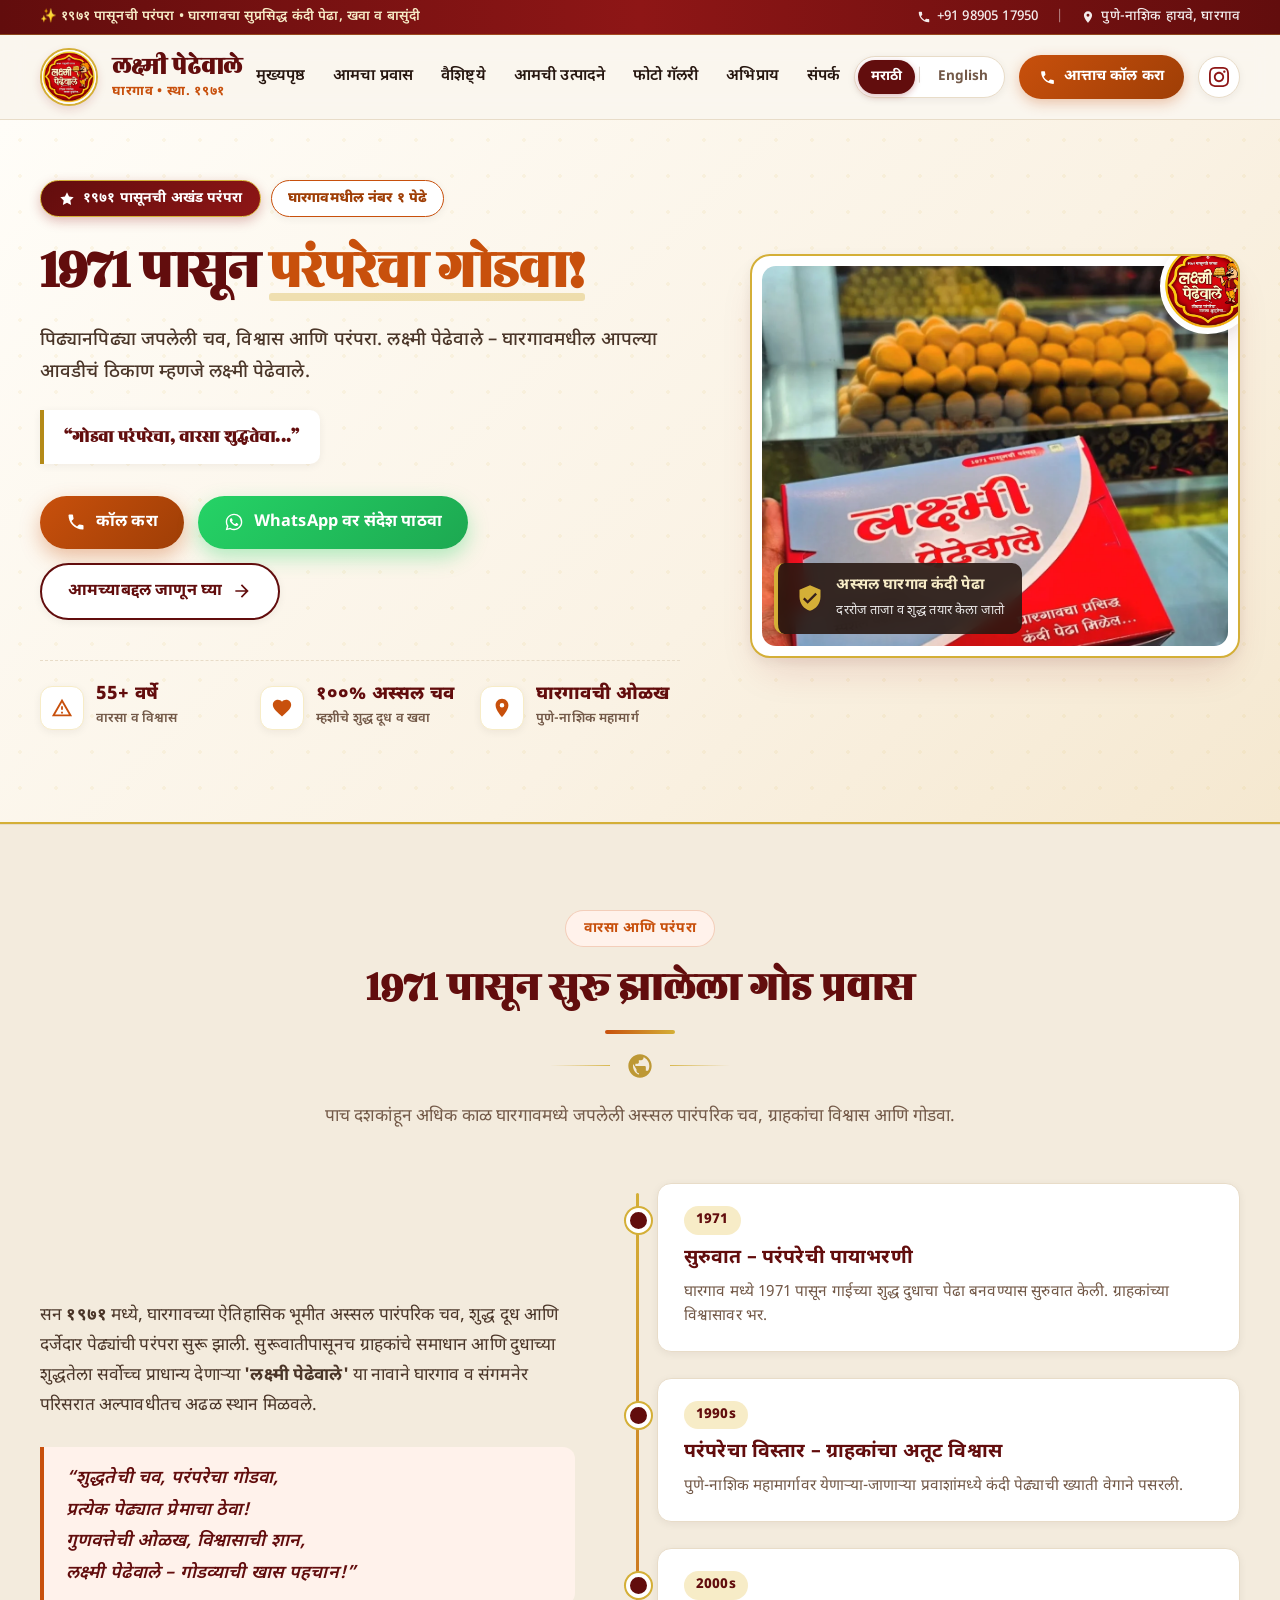
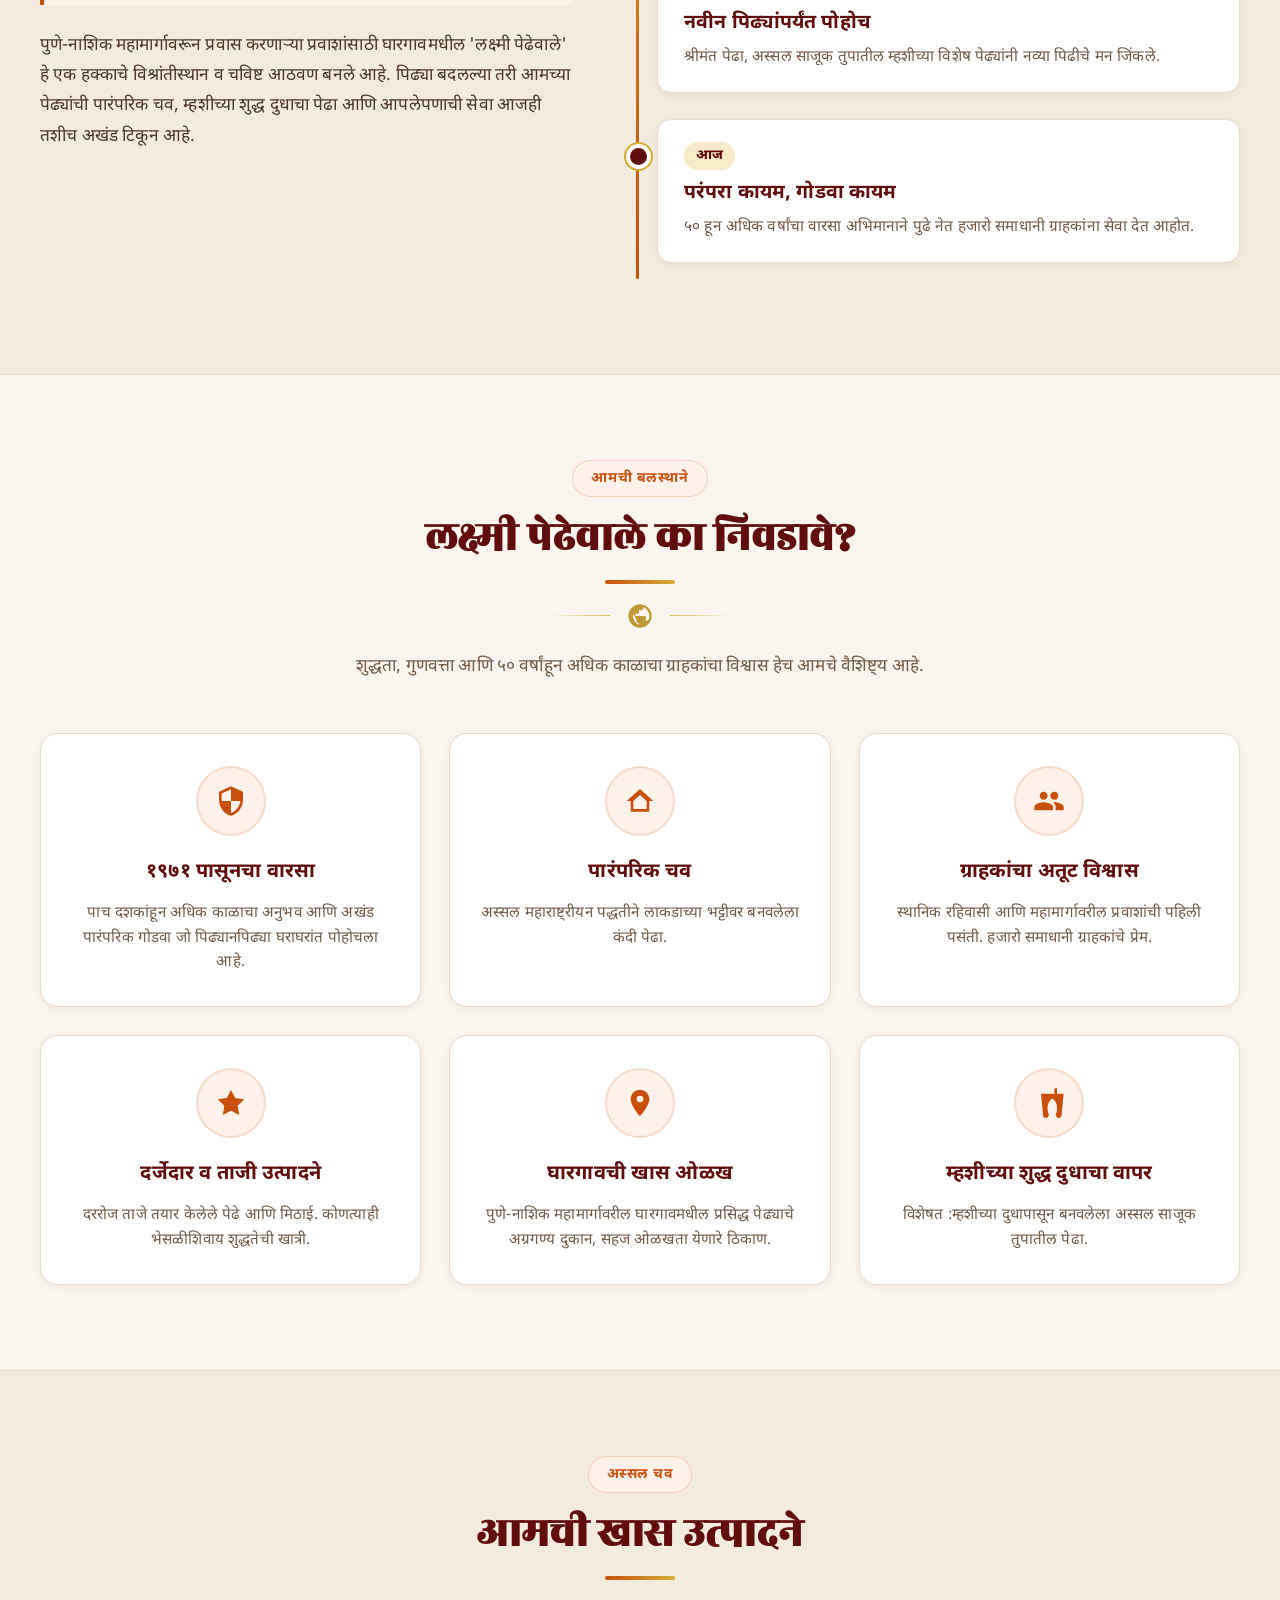
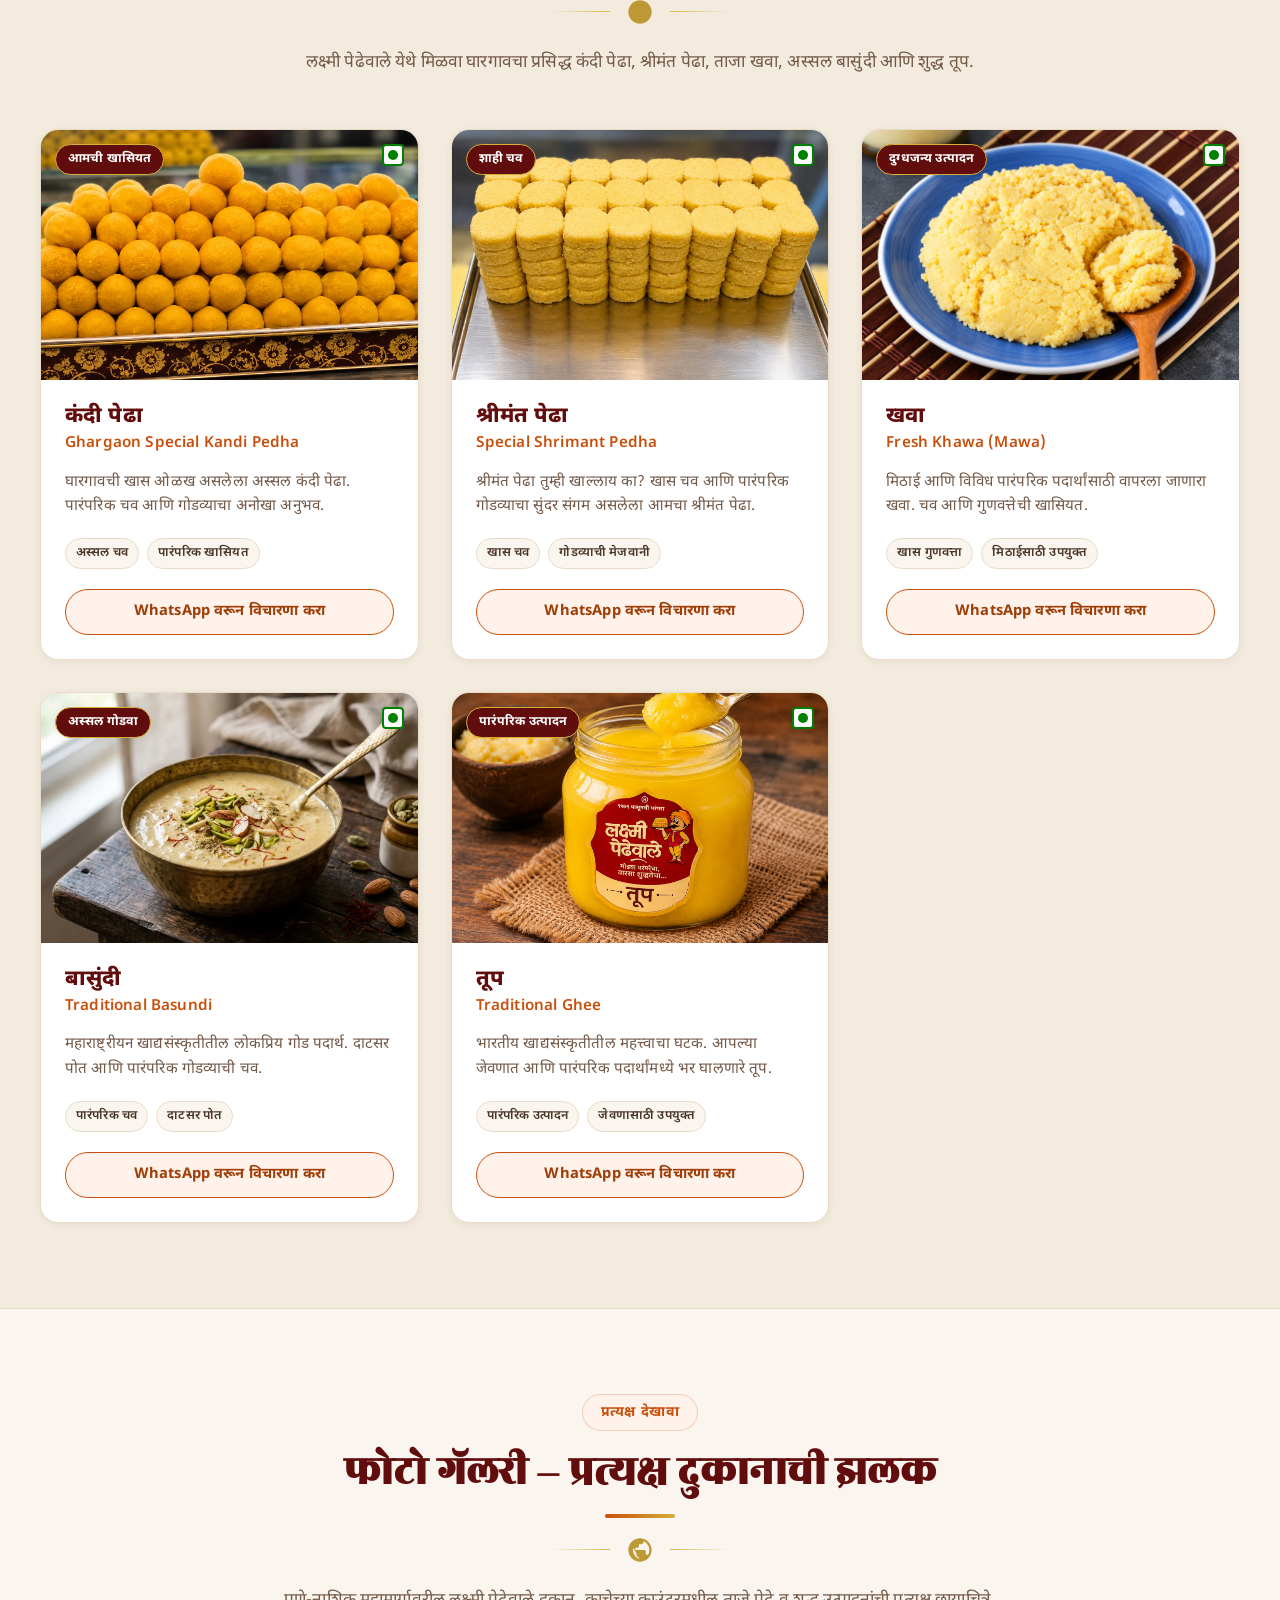
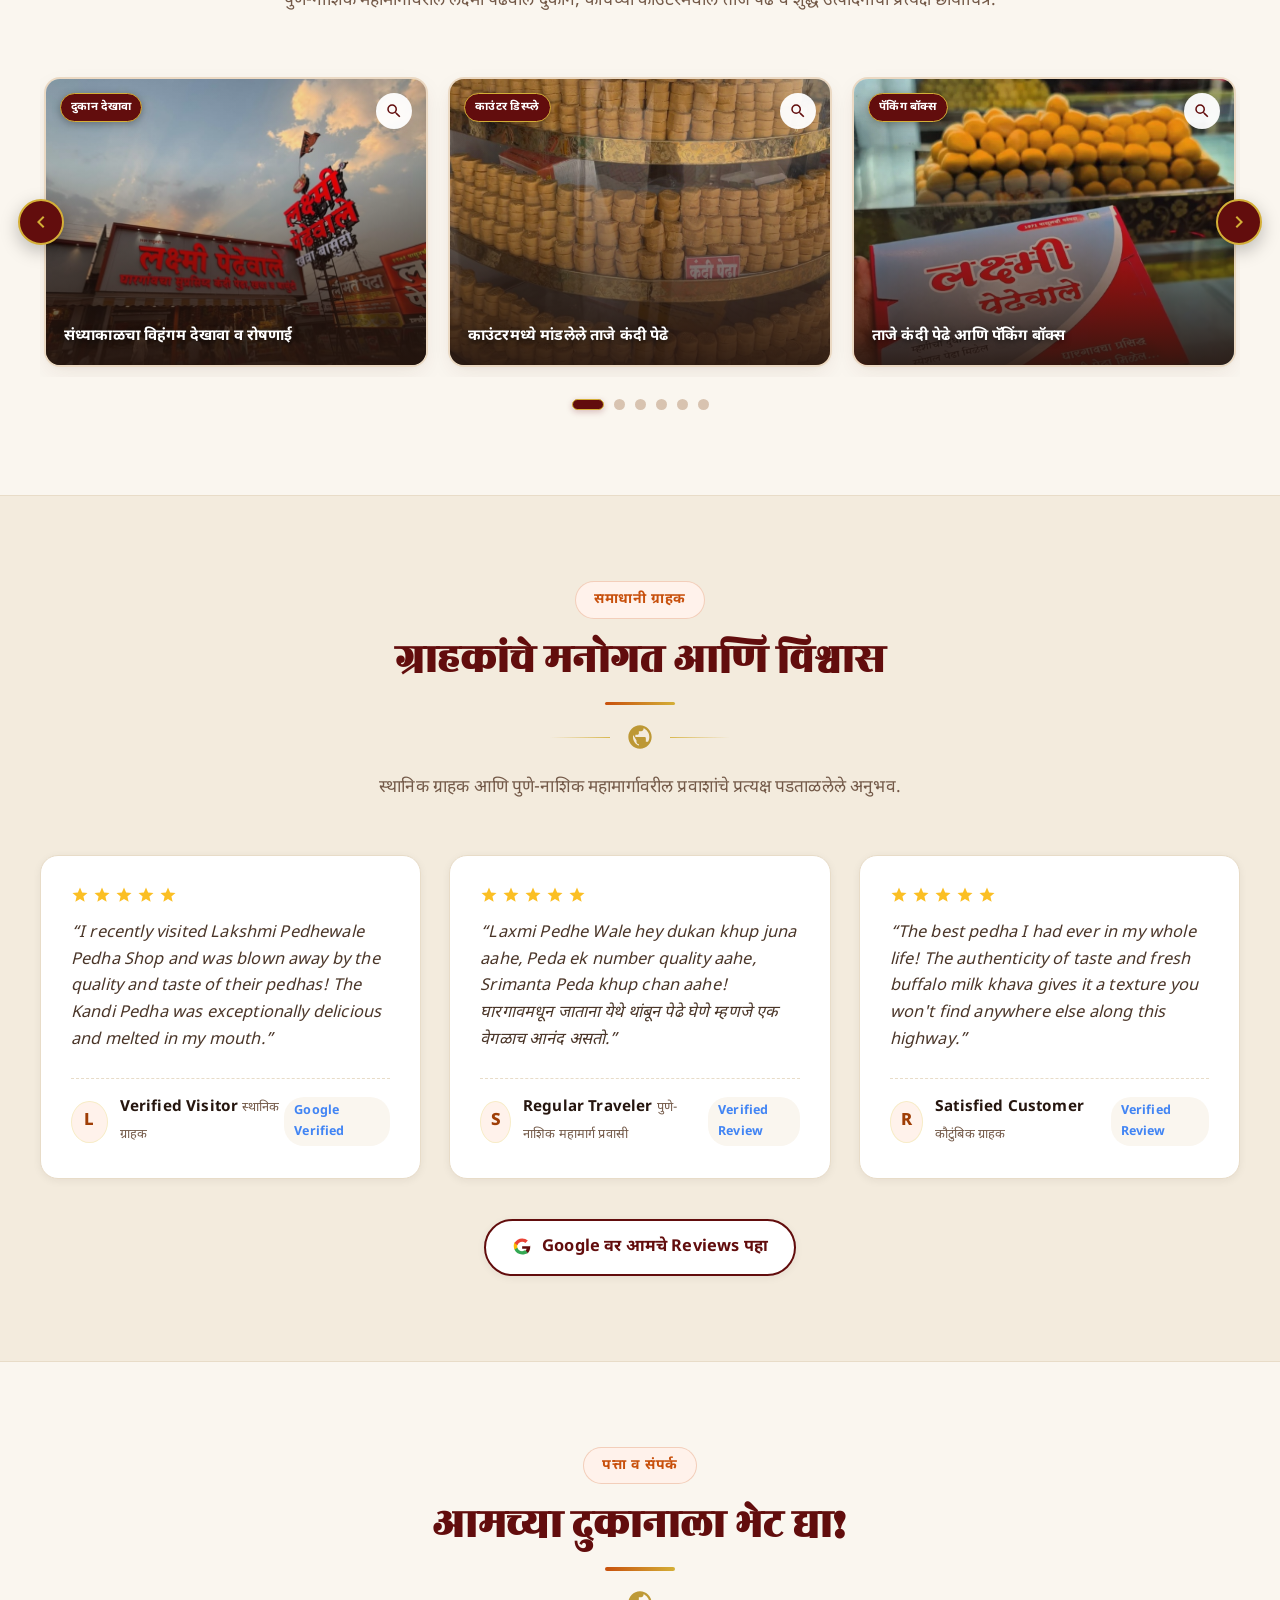
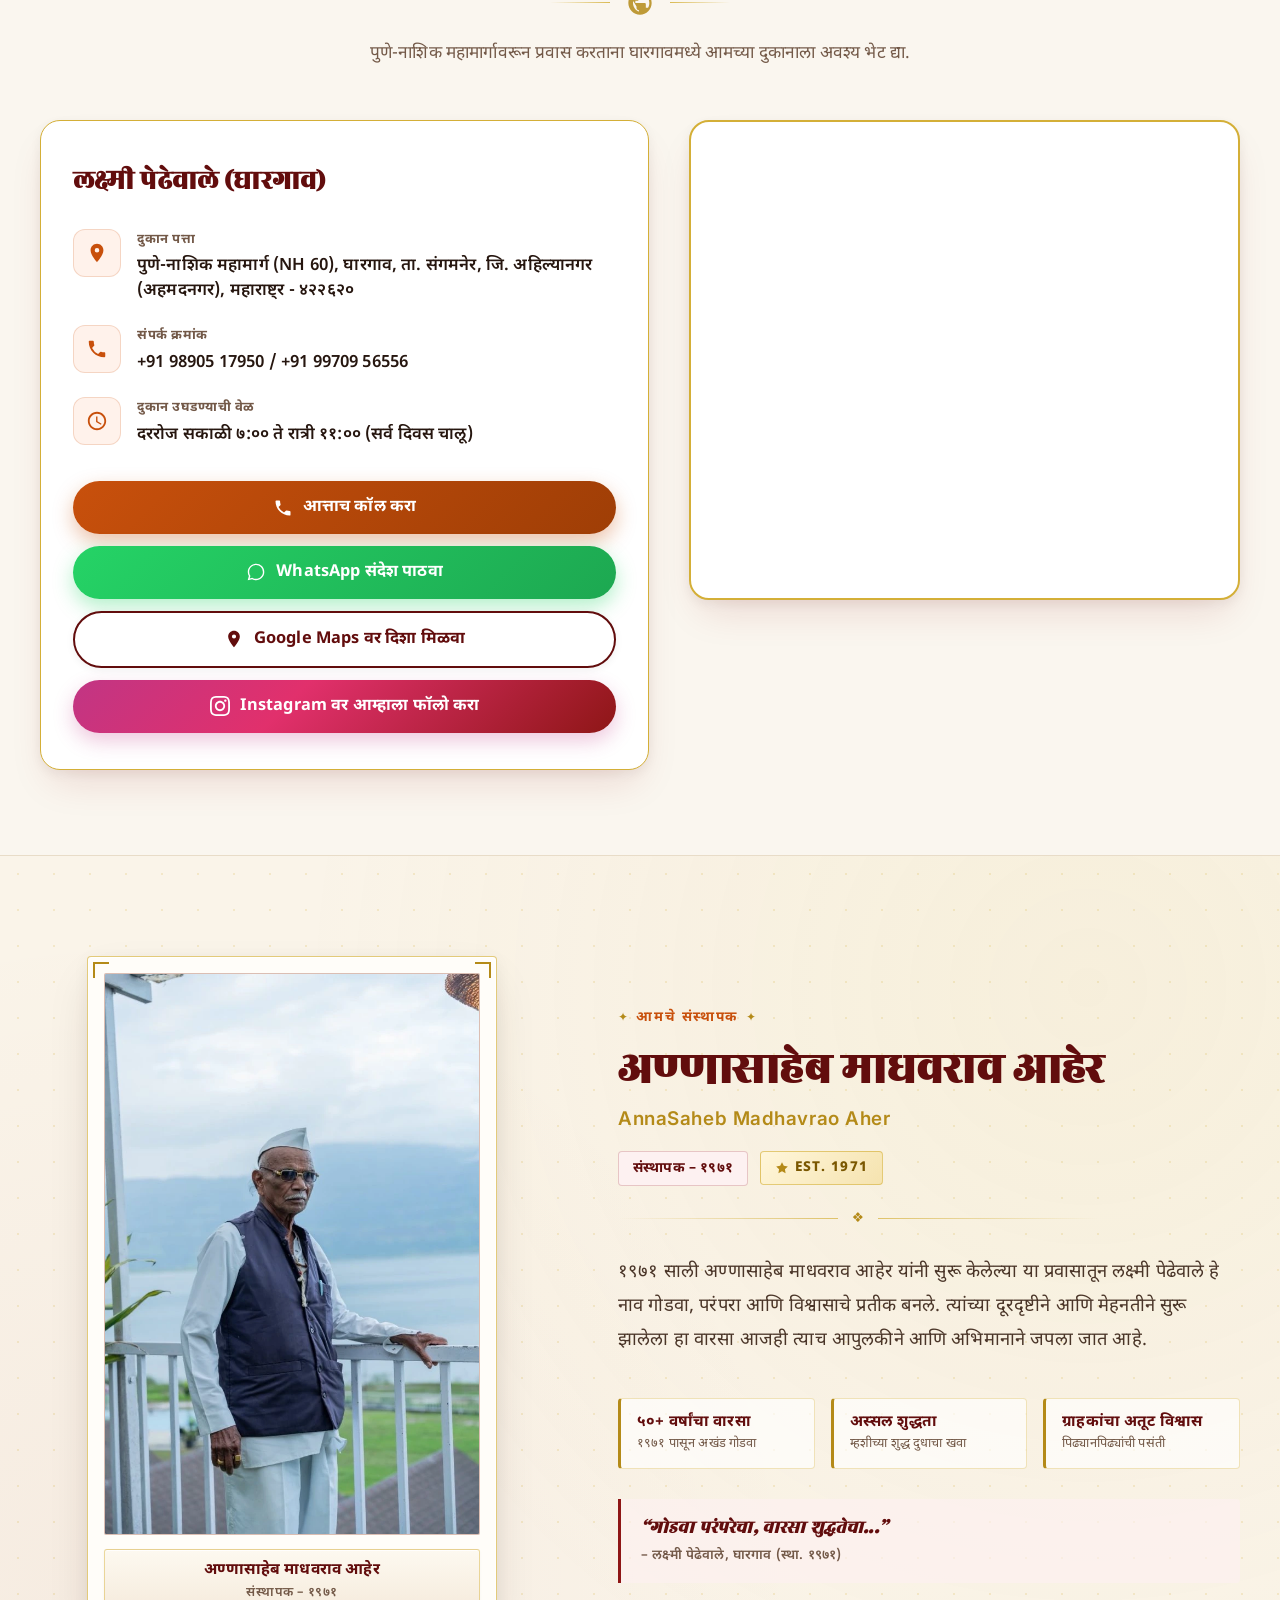
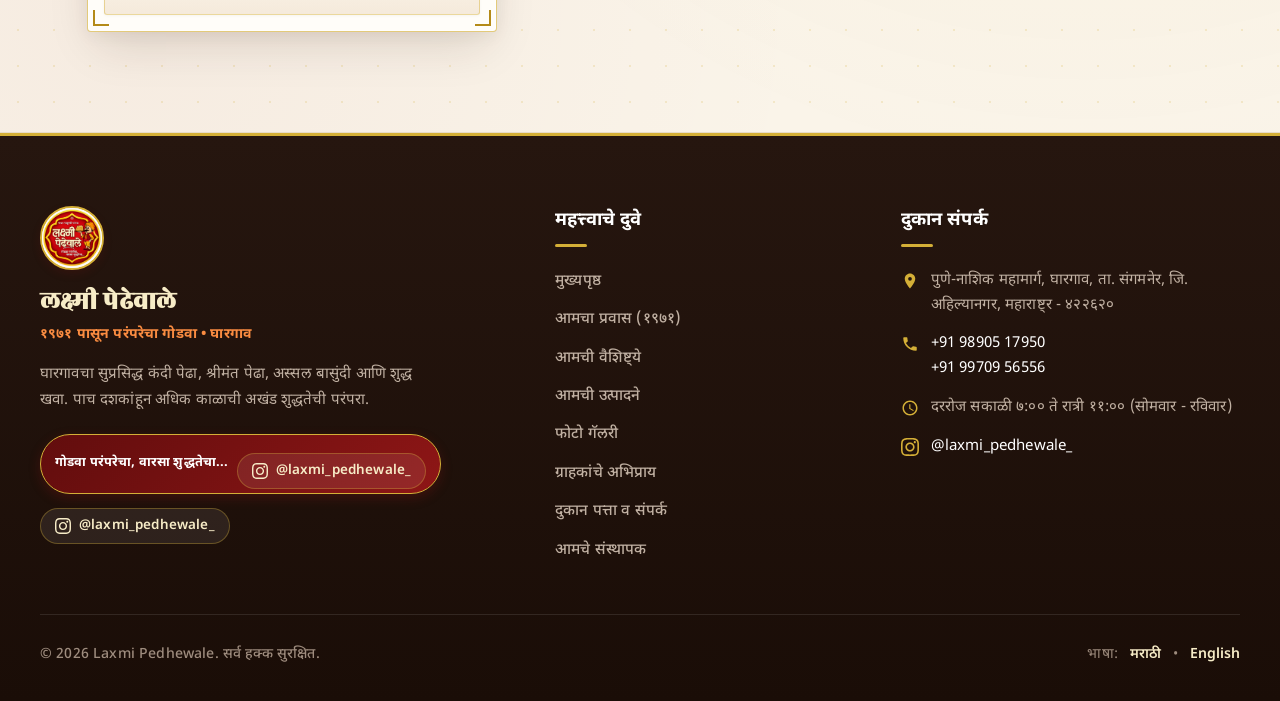
==== commit f871522a: "Update text" ====
--- a/index.html
+++ b/index.html
@@ -299,9 +299,10 @@
           </h1>
 
           <p class="hero-subtext"
-            data-mr="पिढ्यानपिढ्या जपलेली चव, विश्वास आणि परंपरा. लक्ष्मी पेढेवाले – घारगावमधील आपल्या आवडीचे पेढे."
+            data-mr="पिढ्यानपिढ्या जपलेली चव, विश्वास आणि परंपरा. लक्ष्मी पेढेवाले – घारगावमधील आपल्या आवडीचं ठिकाण म्हणजे लक्ष्मी पेढेवाले."
             data-en="Taste, trust and tradition preserved across generations. Laxmi Pedhewale – your favourite authentic pedha destination in Ghargaon.">
-            पिढ्यानपिढ्या जपलेली चव, विश्वास आणि परंपरा. लक्ष्मी पेढेवाले – घारगावमधील आपल्या आवडीचे पेढे.
+            पिढ्यानपिढ्या जपलेली चव, विश्वास आणि परंपरा. लक्ष्मी पेढेवाले – घारगावमधील आपल्या आवडीचं ठिकाण म्हणजे
+            लक्ष्मी पेढेवाले.
           </p>
 
           <!-- Official Slogan Box -->
@@ -456,11 +457,11 @@
 
           </div>
 
-          <p data-mr="पुणे-नाशिक महामार्गावरून प्रवास करणाऱ्या प्रवाशांसाठी घारगावमधील 'लक्ष्मी पेढेवाले' हे एक हक्काचे विश्रांतीस्थान व चविष्ट आठवण बनले आहे. पिढ्या बदलल्या तरी आमच्या पेढ्यांची पारंपरिक चव, म्हशीच्या शुद्ध दुधाचा खवा आणि आपलेपणाची सेवा आजही तशीच अखंड टिकून आहे."
+          <p data-mr="पुणे-नाशिक महामार्गावरून प्रवास करणाऱ्या प्रवाशांसाठी घारगावमधील 'लक्ष्मी पेढेवाले' हे एक हक्काचे विश्रांतीस्थान व चविष्ट आठवण बनले आहे. पिढ्या बदलल्या तरी आमच्या पेढ्यांची पारंपरिक चव, म्हशीच्या शुद्ध दुधाचा पेढा आणि आपलेपणाची सेवा आजही तशीच अखंड टिकून आहे."
             data-en="For travelers traversing the Pune-Nashik National Highway, 'Laxmi Pedhewale' in Ghargaon has become a beloved stop and sweet tradition. While generations have passed, our traditional recipes, pure buffalo milk khava, and warm hospitality remain unchanged.">
             पुणे-नाशिक महामार्गावरून प्रवास करणाऱ्या प्रवाशांसाठी घारगावमधील 'लक्ष्मी पेढेवाले' हे एक हक्काचे
             विश्रांतीस्थान व चविष्ट आठवण बनले आहे. पिढ्या बदलल्या तरी आमच्या पेढ्यांची पारंपरिक चव, म्हशीच्या शुद्ध
-            दुधाचा खवा आणि आपलेपणाची सेवा आजही तशीच अखंड टिकून आहे.
+            दुधाचा पेढा आणि आपलेपणाची सेवा आजही तशीच अखंड टिकून आहे.
           </p>
         </div>
 
@@ -471,7 +472,7 @@
             <span class="timeline-year-tag">1971</span>
             <h4 data-mr="सुरुवात – परंपरेची पायाभरणी" data-en="The Beginning – Laying the Foundation">सुरुवात – परंपरेची
               पायाभरणी</h4>
-            <p data-mr="घारगावमध्ये शुद्ध दुधाचे पारंपरिक पेढे तयार करण्यास सुरुवात. ग्राहकांच्या विश्वासावर भर."
+            <p data-mr="घारगाव मध्ये 1971 पासून गाईच्या शुद्ध दुधाचा पेढा बनवण्यास सुरुवात केली. ग्राहकांच्या विश्वासावर भर."
               data-en="Commenced traditional pedha making in Ghargaon with fresh pure milk and focus on customer satisfaction.">
               घारगावमध्ये शुद्ध दुधाचे पारंपरिक पेढे तयार करण्यास सुरुवात. ग्राहकांच्या विश्वासावर भर.</p>
           </div>
@@ -490,7 +491,7 @@
             <span class="timeline-node"></span>
             <span class="timeline-year-tag">2000s</span>
             <h4 data-mr="नवीन पिढ्यांपर्यंत पोहोच" data-en="Reaching New Generations">नवीन पिढ्यांपर्यंत पोहोच</h4>
-            <p data-mr="श्रीमंत पेढा, अस्सल बासुंदी आणि म्हशीच्या दुधाच्या विशेष पेढ्यांनी नव्या पिढीचे मन जिंकले."
+            <p data-mr="श्रीमंत पेढा, अस्सल साजूक तुपातील म्हशीच्या विशेष पेढ्यांनी नव्या पिढीचे मन जिंकले."
               data-en="Introduction of Shrimant Pedha, authentic Basundi, and special buffalo milk sweets won over new generations.">
               श्रीमंत पेढा, अस्सल बासुंदी आणि म्हशीच्या दुधाच्या विशेष पेढ्यांनी नव्या पिढीचे मन जिंकले.</p>
           </div>
@@ -556,7 +557,7 @@
             </svg>
           </div>
           <h3 data-mr="पारंपरिक चव" data-en="Authentic Traditional Taste">पारंपरिक चव</h3>
-          <p data-mr="अस्सल महाराष्ट्रीयन पद्धतीने, मंद आचेवर आटवून तयार केलेले कंदी पेढे आणि सुवासिक वेलची-केशराचा संगम."
+          <p data-mr="अस्सल महाराष्ट्रीयन पद्धतीने लाकडाच्या भट्टीवर बनवलेला कंदी पेढा."
             data-en="Authentic Maharashtrian recipe slowly reduced to perfection, infused with rich cardamom and saffron.">
             अस्सल महाराष्ट्रीयन पद्धतीने, मंद आचेवर आटवून तयार केलेले कंदी पेढे आणि सुवासिक वेलची-केशराचा संगम.
           </p>
@@ -615,7 +616,7 @@
             </svg>
           </div>
           <h3 data-mr="म्हशीच्या शुद्ध दुधाचा वापर" data-en="Pure Buffalo Milk & Mawa">म्हशीच्या शुद्ध दुधाचा वापर</h3>
-          <p data-mr="विशेषतः म्हशीच्या अस्सल दुधापासून बनवलेला दाट खवा, ज्यामुळे पेढ्याला अप्रतिम चव व मऊपणा मिळतो."
+          <p data-mr="विशेषत :म्हशीच्या दुधापासून बनवलेला अस्सल साजूक तुपातील पेढा."
             data-en="Exclusively crafted using rich buffalo milk mawa, ensuring unmatched softness and authentic rich flavor.">
             विशेषतः म्हशीच्या अस्सल दुधापासून बनवलेला दाट खवा, ज्यामुळे पेढ्याला अप्रतिम चव व मऊपणा मिळतो.
           </p>
@@ -656,8 +657,8 @@
         <!-- Product 1: Kandi Pedha -->
         <div class="product-card">
           <div class="product-image-box">
-            <img src="assets/images/kandi.png" alt="घारगावचा प्रसिद्ध अस्सल कंदी पेढा - लक्ष्मी पेढेवाले" loading="lazy" width="400"
-              height="250">
+            <img src="assets/images/kandi.png" alt="घारगावचा प्रसिद्ध अस्सल कंदी पेढा - लक्ष्मी पेढेवाले" loading="lazy"
+              width="400" height="250">
             <span class="product-tag" data-mr="आमची खासियत" data-en="Our Specialty">आमची खासियत</span>
             <div class="product-veg-mark" title="100% शाकाहारी"></div>
           </div>
@@ -691,7 +692,8 @@
         <!-- Product 2: Shrimant Pedha -->
         <div class="product-card">
           <div class="product-image-box">
-            <img src="assets/images/shreemant.png" alt="शाही चवीचा खास श्रीमंत पेढा - लक्ष्मी पेढेवाले" loading="lazy" width="400" height="250">
+            <img src="assets/images/shreemant.png" alt="शाही चवीचा खास श्रीमंत पेढा - लक्ष्मी पेढेवाले" loading="lazy"
+              width="400" height="250">
             <span class="product-tag" data-mr="शाही चव" data-en="Royal Taste">शाही चव</span>
             <div class="product-veg-mark" title="100% शाकाहारी"></div>
           </div>
@@ -724,7 +726,8 @@
         <!-- Product 3: Khawa -->
         <div class="product-card">
           <div class="product-image-box">
-            <img src="assets/images/khava.png" alt="मिठाईसाठी १००% शुद्ध व ताजा खवा - लक्ष्मी पेढेवाले" loading="lazy" width="400" height="250">
+            <img src="assets/images/khava.png" alt="मिठाईसाठी १००% शुद्ध व ताजा खवा - लक्ष्मी पेढेवाले" loading="lazy"
+              width="400" height="250">
             <span class="product-tag" data-mr="दुग्धजन्य उत्पादन" data-en="Dairy Product">दुग्धजन्य उत्पादन</span>
             <div class="product-veg-mark" title="100% शाकाहारी"></div>
           </div>
@@ -757,7 +760,9 @@
         <!-- Product 4: Basundi -->
         <div class="product-card">
           <div class="product-image-box">
-            <img src="assets/images/product-basundi.webp" alt="सुकामेवा व केशराने सजलेली पारंपरिक बासुंदी - लक्ष्मी पेढेवाले" loading="lazy" width="400" height="250">
+            <img src="assets/images/product-basundi.webp"
+              alt="सुकामेवा व केशराने सजलेली पारंपरिक बासुंदी - लक्ष्मी पेढेवाले" loading="lazy" width="400"
+              height="250">
             <span class="product-tag" data-mr="अस्सल गोडवा" data-en="Authentic Sweetness">अस्सल गोडवा</span>
             <div class="product-veg-mark" title="100% शाकाहारी"></div>
           </div>
@@ -790,7 +795,8 @@
         <!-- Product 5: Ghee -->
         <div class="product-card">
           <div class="product-image-box">
-            <img src="assets/images/ghee.png" alt="अस्सल व शुद्ध पारंपरिक साजूक तूप - लक्ष्मी पेढेवाले" loading="lazy" width="400" height="250">
+            <img src="assets/images/ghee.png" alt="अस्सल व शुद्ध पारंपरिक साजूक तूप - लक्ष्मी पेढेवाले" loading="lazy"
+              width="400" height="250">
             <span class="product-tag" data-mr="पारंपरिक उत्पादन" data-en="Traditional Product">पारंपरिक उत्पादन</span>
             <div class="product-veg-mark" title="100% शाकाहारी"></div>
           </div>
@@ -846,7 +852,8 @@
         <p class="section-desc"
           data-mr="पुणे-नाशिक महामार्गावरील लक्ष्मी पेढेवाले दुकान, काचेच्या काउंटरमधील ताजे पेढे व शुद्ध उत्पादनांची प्रत्यक्ष छायाचित्रे."
           data-en="Genuine photographs of our sweet shop on the Pune-Nashik highway, fresh pedha showcases, and authentic products.">
-          पुणे-नाशिक महामार्गावरील लक्ष्मी पेढेवाले दुकान, काचेच्या काउंटरमधील ताजे पेढे व शुद्ध उत्पादनांची प्रत्यक्ष छायाचित्रे.
+          पुणे-नाशिक महामार्गावरील लक्ष्मी पेढेवाले दुकान, काचेच्या काउंटरमधील ताजे पेढे व शुद्ध उत्पादनांची प्रत्यक्ष
+          छायाचित्रे.
         </p>
       </div>
 
@@ -868,13 +875,17 @@
               data-caption="लक्ष्मी पेढेवाले – संध्याकाळचा विहंगम देखावा व आकर्षक रोषणाई (पुणे-नाशिक महामार्ग)">
               <div class="gallery-card">
                 <span class="gallery-badge-pill" data-mr="दुकान देखावा" data-en="Storefront">दुकान देखावा</span>
-                <img src="assets/images/shop-evening.jpg" alt="लक्ष्मी पेढेवाले संध्याकाळचा देखावा व आकर्षक रोषणाई" loading="lazy" width="450" height="300">
+                <img src="assets/images/shop-evening.jpg" alt="लक्ष्मी पेढेवाले संध्याकाळचा देखावा व आकर्षक रोषणाई"
+                  loading="lazy" width="450" height="300">
                 <div class="gallery-overlay">
                   <span class="gallery-caption" data-mr="संध्याकाळचा विहंगम देखावा व रोषणाई"
                     data-en="Evening Storefront & Radiant Illumination">संध्याकाळचा विहंगम देखावा व रोषणाई</span>
                 </div>
                 <div class="gallery-zoom-icon" title="मोठे करा / Zoom">
-                  <svg viewBox="0 0 24 24"><path d="M15.5 14h-.79l-.28-.27A6.471 6.471 0 0016 9.5 6.5 6.5 0 109.5 16c1.61 0 3.09-.59 4.23-1.57l.27.28v.79l5 4.99L20.49 19l-4.99-5zm-6 0C7.01 14 5 11.99 5 9.5S7.01 5 9.5 5 14 7.01 14 9.5 11.99 14 9.5 14z" /></svg>
+                  <svg viewBox="0 0 24 24">
+                    <path
+                      d="M15.5 14h-.79l-.28-.27A6.471 6.471 0 0016 9.5 6.5 6.5 0 109.5 16c1.61 0 3.09-.59 4.23-1.57l.27.28v.79l5 4.99L20.49 19l-4.99-5zm-6 0C7.01 14 5 11.99 5 9.5S7.01 5 9.5 5 14 7.01 14 9.5 11.99 14 9.5 14z" />
+                  </svg>
                 </div>
               </div>
             </div>
@@ -883,14 +894,19 @@
             <div class="gallery-slide" data-index="1" data-full-img="assets/images/showcase-pedha.jpg"
               data-caption="काचेच्या भव्य डिस्प्ले काउंटरमध्ये मांडलेले ताजे अस्सल कंदी पेढे">
               <div class="gallery-card">
-                <span class="gallery-badge-pill" data-mr="काउंटर डिस्प्ले" data-en="Fresh Display">काउंटर डिस्प्ले</span>
-                <img src="assets/images/showcase-pedha.jpg" alt="काचेच्या काउंटरमध्ये मांडलेले ताजे कंदी पेढे" loading="lazy" width="450" height="300">
+                <span class="gallery-badge-pill" data-mr="काउंटर डिस्प्ले" data-en="Fresh Display">काउंटर
+                  डिस्प्ले</span>
+                <img src="assets/images/showcase-pedha.jpg" alt="काचेच्या काउंटरमध्ये मांडलेले ताजे कंदी पेढे"
+                  loading="lazy" width="450" height="300">
                 <div class="gallery-overlay">
                   <span class="gallery-caption" data-mr="काउंटरमध्ये मांडलेले ताजे कंदी पेढे"
                     data-en="Fresh Kandi Pedhas in Display Counter">काउंटरमध्ये मांडलेले ताजे कंदी पेढे</span>
                 </div>
                 <div class="gallery-zoom-icon" title="मोठे करा / Zoom">
-                  <svg viewBox="0 0 24 24"><path d="M15.5 14h-.79l-.28-.27A6.471 6.471 0 0016 9.5 6.5 6.5 0 109.5 16c1.61 0 3.09-.59 4.23-1.57l.27.28v.79l5 4.99L20.49 19l-4.99-5zm-6 0C7.01 14 5 11.99 5 9.5S7.01 5 9.5 5 14 7.01 14 9.5 11.99 14 9.5 14z" /></svg>
+                  <svg viewBox="0 0 24 24">
+                    <path
+                      d="M15.5 14h-.79l-.28-.27A6.471 6.471 0 0016 9.5 6.5 6.5 0 109.5 16c1.61 0 3.09-.59 4.23-1.57l.27.28v.79l5 4.99L20.49 19l-4.99-5zm-6 0C7.01 14 5 11.99 5 9.5S7.01 5 9.5 5 14 7.01 14 9.5 11.99 14 9.5 14z" />
+                  </svg>
                 </div>
               </div>
             </div>
@@ -900,13 +916,17 @@
               data-caption="लक्ष्मी पेढेवाले – अस्सल कंदी पेढे व प्रसिद्ध पॅकिंग बॉक्स">
               <div class="gallery-card">
                 <span class="gallery-badge-pill" data-mr="पॅकिंग बॉक्स" data-en="Packaging Box">पॅकिंग बॉक्स</span>
-                <img src="assets/images/kandi-pedha-box.webp" alt="अस्सल कंदी पेढा आणि बॉक्स" loading="lazy" width="450" height="300">
+                <img src="assets/images/kandi-pedha-box.webp" alt="अस्सल कंदी पेढा आणि बॉक्स" loading="lazy" width="450"
+                  height="300">
                 <div class="gallery-overlay">
                   <span class="gallery-caption" data-mr="ताजे कंदी पेढे आणि पॅकिंग बॉक्स"
                     data-en="Fresh Kandi Pedhas & Packaging Box">ताजे कंदी पेढे आणि पॅकिंग बॉक्स</span>
                 </div>
                 <div class="gallery-zoom-icon" title="मोठे करा / Zoom">
-                  <svg viewBox="0 0 24 24"><path d="M15.5 14h-.79l-.28-.27A6.471 6.471 0 0016 9.5 6.5 6.5 0 109.5 16c1.61 0 3.09-.59 4.23-1.57l.27.28v.79l5 4.99L20.49 19l-4.99-5zm-6 0C7.01 14 5 11.99 5 9.5S7.01 5 9.5 5 14 7.01 14 9.5 11.99 14 9.5 14z" /></svg>
+                  <svg viewBox="0 0 24 24">
+                    <path
+                      d="M15.5 14h-.79l-.28-.27A6.471 6.471 0 0016 9.5 6.5 6.5 0 109.5 16c1.61 0 3.09-.59 4.23-1.57l.27.28v.79l5 4.99L20.49 19l-4.99-5zm-6 0C7.01 14 5 11.99 5 9.5S7.01 5 9.5 5 14 7.01 14 9.5 11.99 14 9.5 14z" />
+                  </svg>
                 </div>
               </div>
             </div>
@@ -916,13 +936,17 @@
               data-caption="लक्ष्मी पेढेवाले दुकान – पुणे-नाशिक महामार्ग, घारगाव (स्थापना १९७१)">
               <div class="gallery-card">
                 <span class="gallery-badge-pill" data-mr="हायवे दृश्य" data-en="Highway View">हायवे दृश्य</span>
-                <img src="assets/images/shop-exterior.webp" alt="लक्ष्मी पेढेवाले दुकान घारगाव" loading="lazy" width="450" height="300">
+                <img src="assets/images/shop-exterior.webp" alt="लक्ष्मी पेढेवाले दुकान घारगाव" loading="lazy"
+                  width="450" height="300">
                 <div class="gallery-overlay">
                   <span class="gallery-caption" data-mr="पुणे-नाशिक महामार्गावरील मुख्य दुकान"
                     data-en="Laxmi Pedhewale Main Highway Shop">पुणे-नाशिक महामार्गावरील मुख्य दुकान</span>
                 </div>
                 <div class="gallery-zoom-icon" title="मोठे करा / Zoom">
-                  <svg viewBox="0 0 24 24"><path d="M15.5 14h-.79l-.28-.27A6.471 6.471 0 0016 9.5 6.5 6.5 0 109.5 16c1.61 0 3.09-.59 4.23-1.57l.27.28v.79l5 4.99L20.49 19l-4.99-5zm-6 0C7.01 14 5 11.99 5 9.5S7.01 5 9.5 5 14 7.01 14 9.5 11.99 14 9.5 14z" /></svg>
+                  <svg viewBox="0 0 24 24">
+                    <path
+                      d="M15.5 14h-.79l-.28-.27A6.471 6.471 0 0016 9.5 6.5 6.5 0 109.5 16c1.61 0 3.09-.59 4.23-1.57l.27.28v.79l5 4.99L20.49 19l-4.99-5zm-6 0C7.01 14 5 11.99 5 9.5S7.01 5 9.5 5 14 7.01 14 9.5 11.99 14 9.5 14z" />
+                  </svg>
                 </div>
               </div>
             </div>
@@ -932,13 +956,17 @@
               data-caption="घारगावचा प्रसिद्ध अस्सल कंदी पेढा – मंद आचेवर भाजलेली सोनेरी चव">
               <div class="gallery-card">
                 <span class="gallery-badge-pill" data-mr="खासियत" data-en="Our Specialty">खासियत</span>
-                <img src="assets/images/kandi.png" alt="घारगावचा प्रसिद्ध कंदी पेढा" loading="lazy" width="450" height="300">
+                <img src="assets/images/kandi.png" alt="घारगावचा प्रसिद्ध कंदी पेढा" loading="lazy" width="450"
+                  height="300">
                 <div class="gallery-overlay">
                   <span class="gallery-caption" data-mr="दाणेदार अस्सल कंदी पेढा"
                     data-en="Rich Golden Kandi Pedha">दाणेदार अस्सल कंदी पेढा</span>
                 </div>
                 <div class="gallery-zoom-icon" title="मोठे करा / Zoom">
-                  <svg viewBox="0 0 24 24"><path d="M15.5 14h-.79l-.28-.27A6.471 6.471 0 0016 9.5 6.5 6.5 0 109.5 16c1.61 0 3.09-.59 4.23-1.57l.27.28v.79l5 4.99L20.49 19l-4.99-5zm-6 0C7.01 14 5 11.99 5 9.5S7.01 5 9.5 5 14 7.01 14 9.5 11.99 14 9.5 14z" /></svg>
+                  <svg viewBox="0 0 24 24">
+                    <path
+                      d="M15.5 14h-.79l-.28-.27A6.471 6.471 0 0016 9.5 6.5 6.5 0 109.5 16c1.61 0 3.09-.59 4.23-1.57l.27.28v.79l5 4.99L20.49 19l-4.99-5zm-6 0C7.01 14 5 11.99 5 9.5S7.01 5 9.5 5 14 7.01 14 9.5 11.99 14 9.5 14z" />
+                  </svg>
                 </div>
               </div>
             </div>
@@ -954,7 +982,10 @@
                     data-en="Shrimant Pedha – Royal Tradition">श्रीमंत पेढा – शाही चव</span>
                 </div>
                 <div class="gallery-zoom-icon" title="मोठे करा / Zoom">
-                  <svg viewBox="0 0 24 24"><path d="M15.5 14h-.79l-.28-.27A6.471 6.471 0 0016 9.5 6.5 6.5 0 109.5 16c1.61 0 3.09-.59 4.23-1.57l.27.28v.79l5 4.99L20.49 19l-4.99-5zm-6 0C7.01 14 5 11.99 5 9.5S7.01 5 9.5 5 14 7.01 14 9.5 11.99 14 9.5 14z" /></svg>
+                  <svg viewBox="0 0 24 24">
+                    <path
+                      d="M15.5 14h-.79l-.28-.27A6.471 6.471 0 0016 9.5 6.5 6.5 0 109.5 16c1.61 0 3.09-.59 4.23-1.57l.27.28v.79l5 4.99L20.49 19l-4.99-5zm-6 0C7.01 14 5 11.99 5 9.5S7.01 5 9.5 5 14 7.01 14 9.5 11.99 14 9.5 14z" />
+                  </svg>
                 </div>
               </div>
             </div>
@@ -963,14 +994,19 @@
             <div class="gallery-slide" data-index="6" data-full-img="assets/images/product-basundi.webp"
               data-caption="सुकामेवा व केशराने सजलेली पारंपरिक अस्सल बासुंदी">
               <div class="gallery-card">
-                <span class="gallery-badge-pill" data-mr="पारंपरिक गोडवा" data-en="Traditional Sweet">पारंपरिक गोडवा</span>
-                <img src="assets/images/product-basundi.webp" alt="अस्सल बासुंदी" loading="lazy" width="450" height="300">
+                <span class="gallery-badge-pill" data-mr="पारंपरिक गोडवा" data-en="Traditional Sweet">पारंपरिक
+                  गोडवा</span>
+                <img src="assets/images/product-basundi.webp" alt="अस्सल बासुंदी" loading="lazy" width="450"
+                  height="300">
                 <div class="gallery-overlay">
                   <span class="gallery-caption" data-mr="अस्सल केशर-सुकामेवा बासुंदी"
                     data-en="Rich Saffron Basundi">अस्सल केशर-सुकामेवा बासुंदी</span>
                 </div>
                 <div class="gallery-zoom-icon" title="मोठे करा / Zoom">
-                  <svg viewBox="0 0 24 24"><path d="M15.5 14h-.79l-.28-.27A6.471 6.471 0 0016 9.5 6.5 6.5 0 109.5 16c1.61 0 3.09-.59 4.23-1.57l.27.28v.79l5 4.99L20.49 19l-4.99-5zm-6 0C7.01 14 5 11.99 5 9.5S7.01 5 9.5 5 14 7.01 14 9.5 11.99 14 9.5 14z" /></svg>
+                  <svg viewBox="0 0 24 24">
+                    <path
+                      d="M15.5 14h-.79l-.28-.27A6.471 6.471 0 0016 9.5 6.5 6.5 0 109.5 16c1.61 0 3.09-.59 4.23-1.57l.27.28v.79l5 4.99L20.49 19l-4.99-5zm-6 0C7.01 14 5 11.99 5 9.5S7.01 5 9.5 5 14 7.01 14 9.5 11.99 14 9.5 14z" />
+                  </svg>
                 </div>
               </div>
             </div>
@@ -980,13 +1016,17 @@
               data-caption="लक्ष्मी पेढेवाले – अधिकृत ट्रेडमार्क व ब्रँड एम्ब्लेम (१९७१ पासूनचा वारसा)">
               <div class="gallery-card">
                 <span class="gallery-badge-pill" data-mr="ब्रँड एम्ब्लेम" data-en="Brand Mascot">ब्रँड एम्ब्लेम</span>
-                <img src="assets/images/brand-logo.webp" alt="लक्ष्मी पेढेवाले ब्रँड एम्ब्लेम" loading="lazy" width="450" height="300">
+                <img src="assets/images/brand-logo.webp" alt="लक्ष्मी पेढेवाले ब्रँड एम्ब्लेम" loading="lazy"
+                  width="450" height="300">
                 <div class="gallery-overlay">
                   <span class="gallery-caption" data-mr="अधिकृत ब्रँड एम्ब्लेम – स्था. १९७१"
                     data-en="Official Brand Emblem – Est. 1971">अधिकृत ब्रँड एम्ब्लेम – स्था. १९७१</span>
                 </div>
                 <div class="gallery-zoom-icon" title="मोठे करा / Zoom">
-                  <svg viewBox="0 0 24 24"><path d="M15.5 14h-.79l-.28-.27A6.471 6.471 0 0016 9.5 6.5 6.5 0 109.5 16c1.61 0 3.09-.59 4.23-1.57l.27.28v.79l5 4.99L20.49 19l-4.99-5zm-6 0C7.01 14 5 11.99 5 9.5S7.01 5 9.5 5 14 7.01 14 9.5 11.99 14 9.5 14z" /></svg>
+                  <svg viewBox="0 0 24 24">
+                    <path
+                      d="M15.5 14h-.79l-.28-.27A6.471 6.471 0 0016 9.5 6.5 6.5 0 109.5 16c1.61 0 3.09-.59 4.23-1.57l.27.28v.79l5 4.99L20.49 19l-4.99-5zm-6 0C7.01 14 5 11.99 5 9.5S7.01 5 9.5 5 14 7.01 14 9.5 11.99 14 9.5 14z" />
+                  </svg>
                 </div>
               </div>
             </div>
@@ -1570,11 +1610,13 @@
   <div class="lightbox-modal" id="lightboxModal" role="dialog" aria-modal="true" aria-label="फोटो गॅलरी मोठी करा">
     <div class="lightbox-content-box">
       <button type="button" class="lightbox-close" id="lightboxClose" aria-label="बंद करा">&times;</button>
-      <button type="button" class="lightbox-nav lightbox-prev" id="lightboxPrev" aria-label="मागील छायाचित्र">&#10094;</button>
+      <button type="button" class="lightbox-nav lightbox-prev" id="lightboxPrev"
+        aria-label="मागील छायाचित्र">&#10094;</button>
       <div class="lightbox-img-wrapper">
         <img src="" alt="" class="lightbox-img" id="lightboxImg">
       </div>
-      <button type="button" class="lightbox-nav lightbox-next" id="lightboxNext" aria-label="पुढील छायाचित्र">&#10095;</button>
+      <button type="button" class="lightbox-nav lightbox-next" id="lightboxNext"
+        aria-label="पुढील छायाचित्र">&#10095;</button>
       <div class="lightbox-caption" id="lightboxCaption"></div>
       <div class="lightbox-counter" id="lightboxCounter"></div>
     </div>
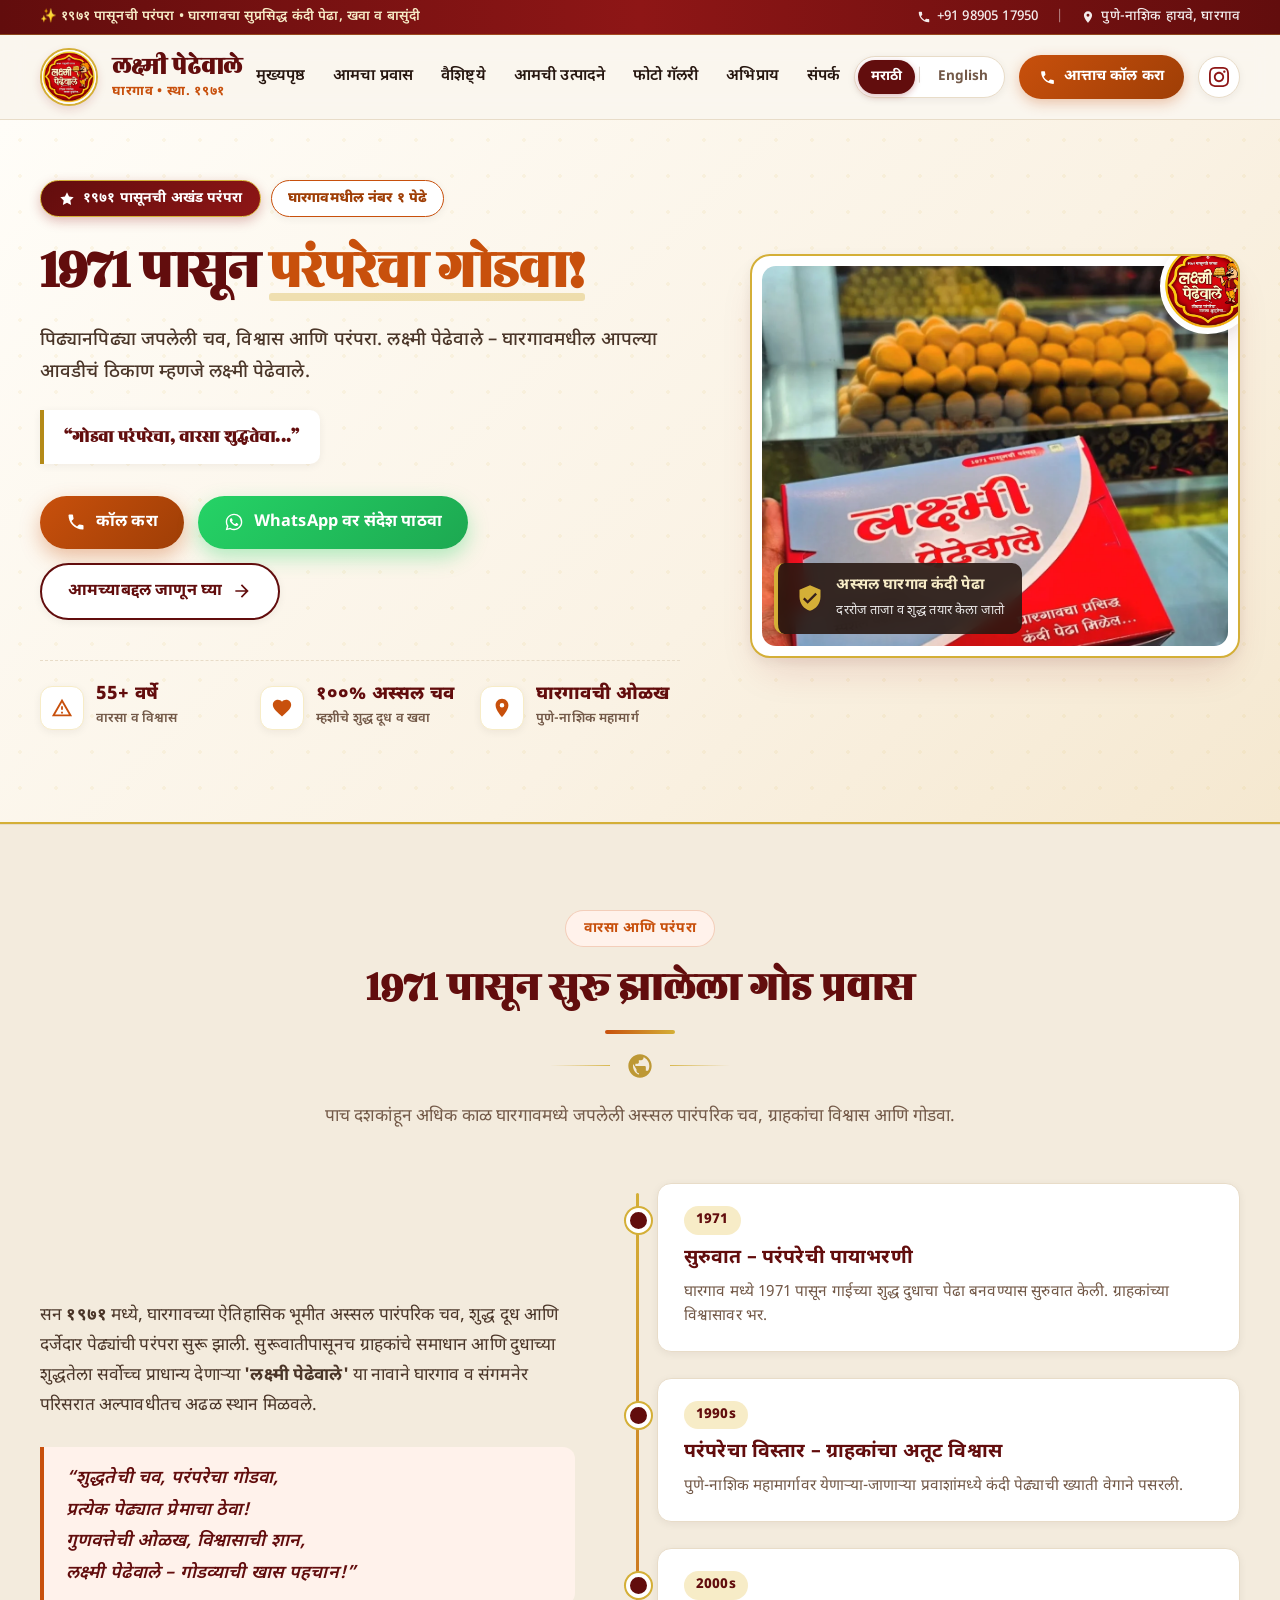
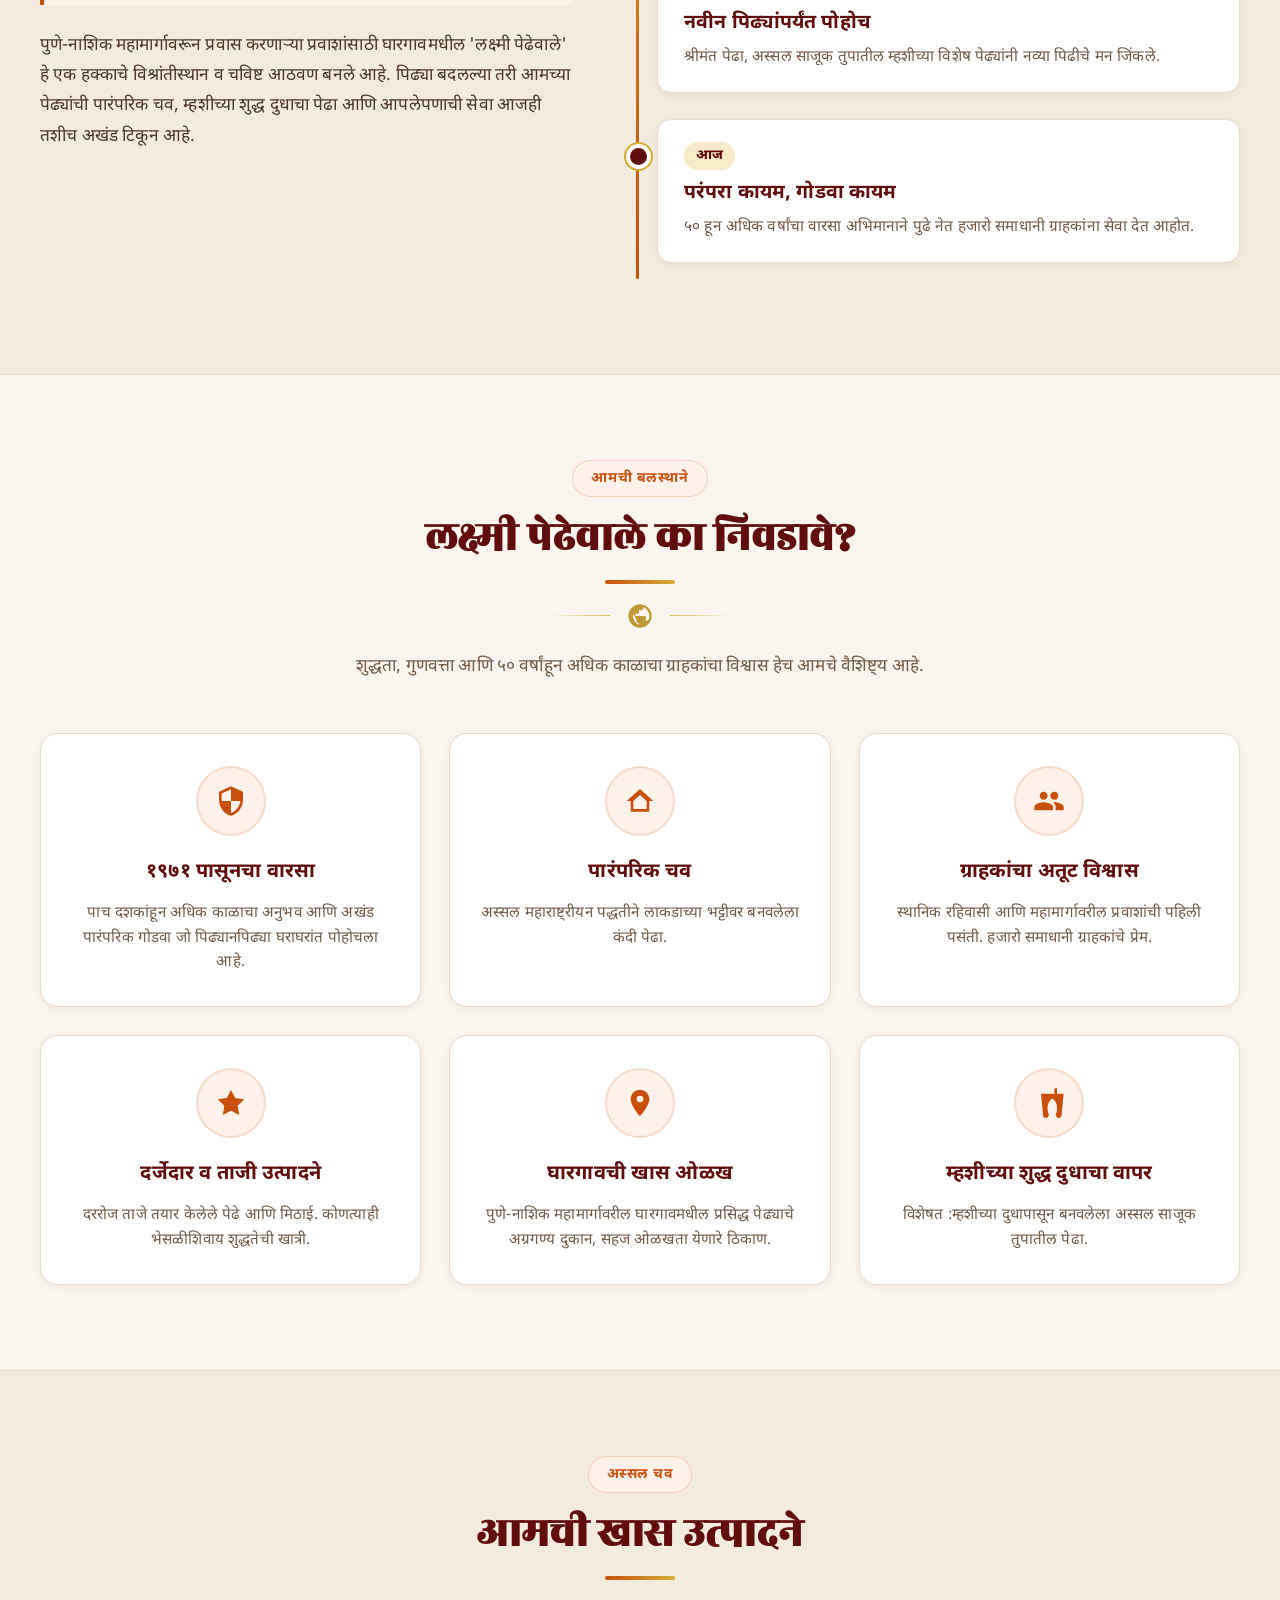
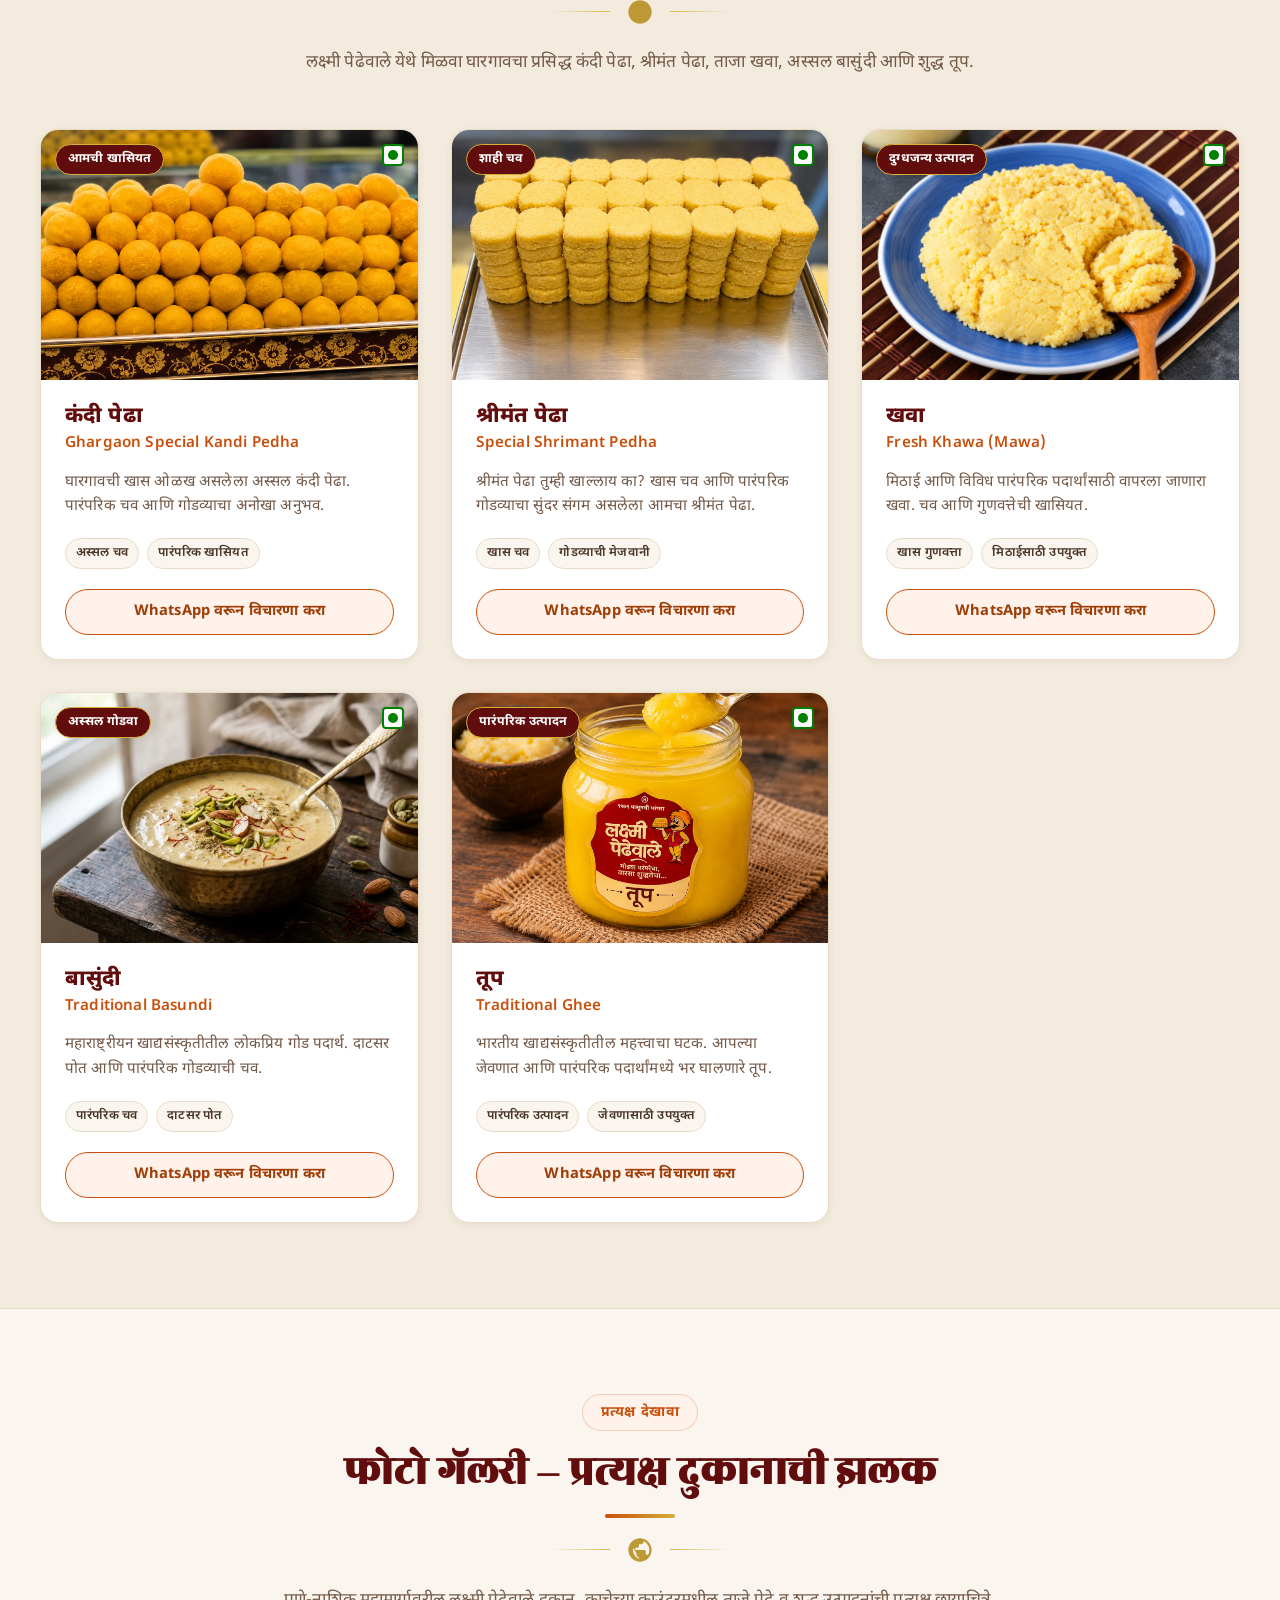
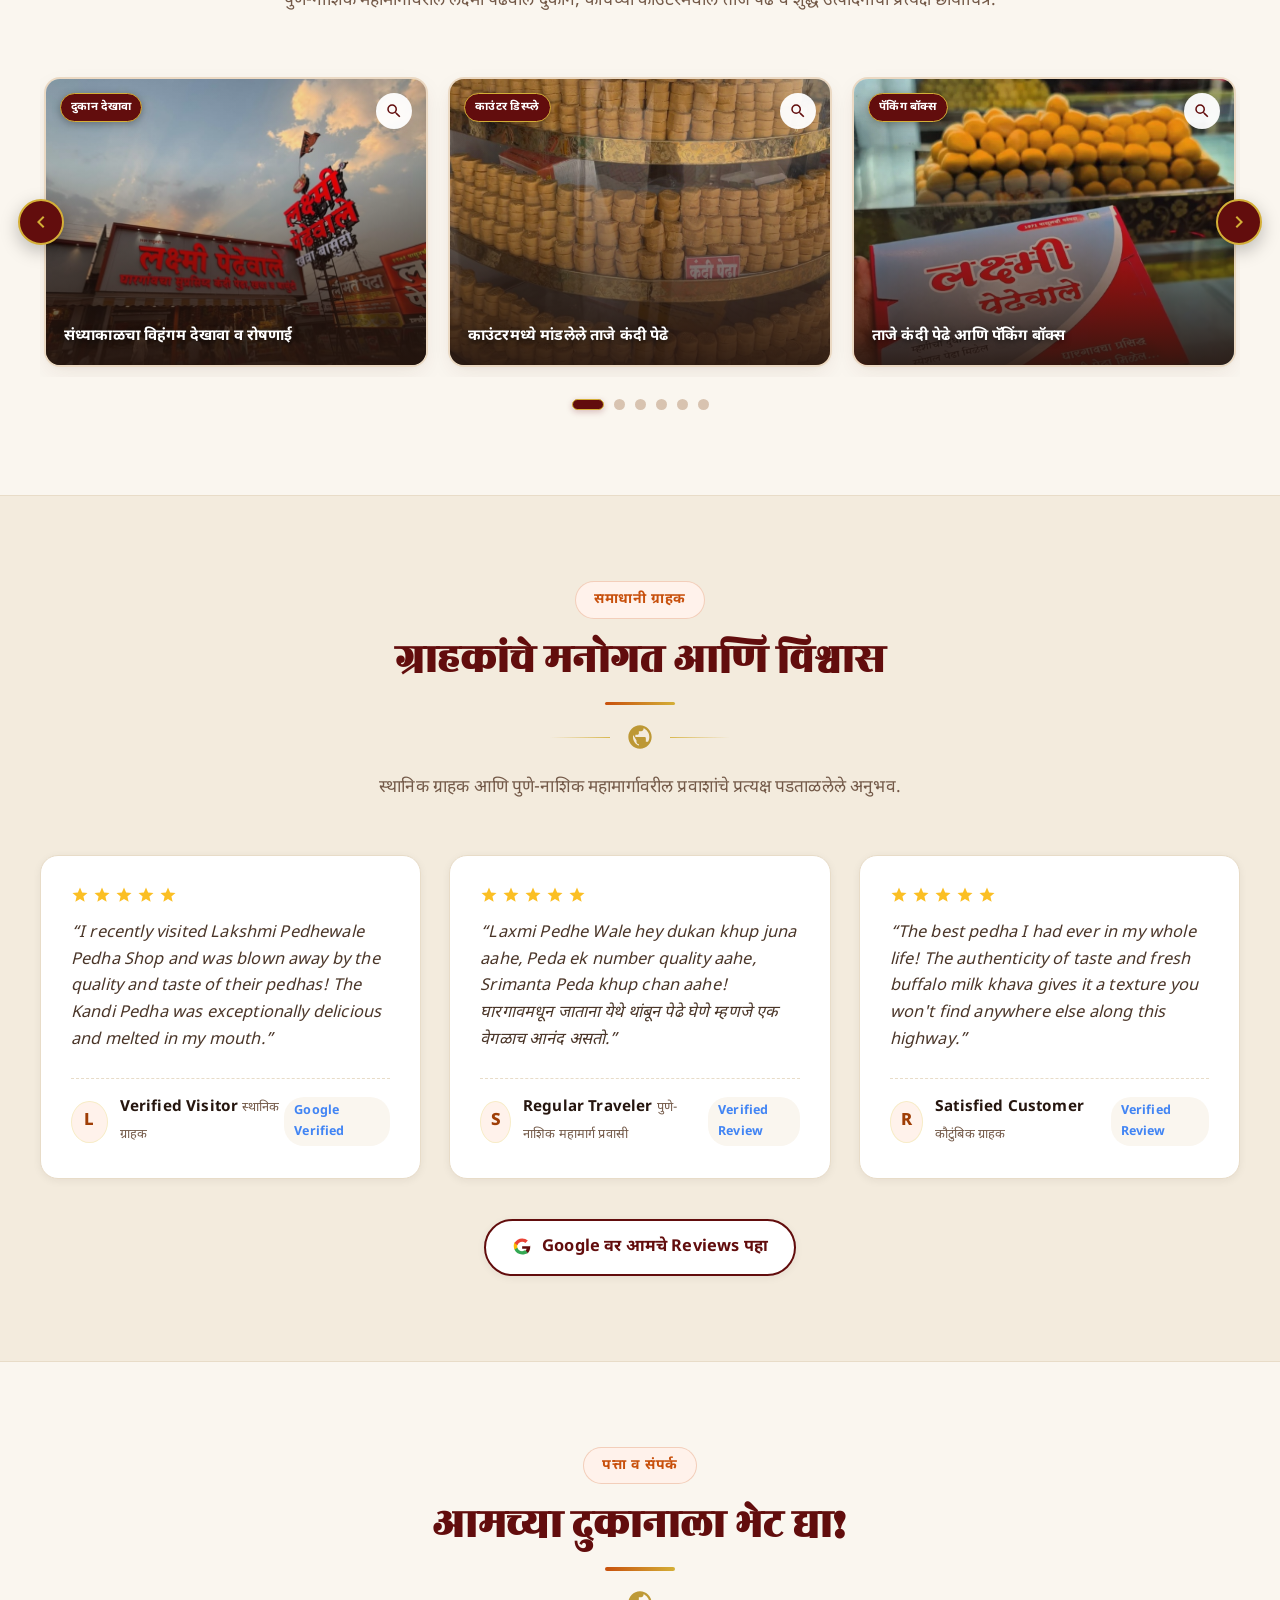
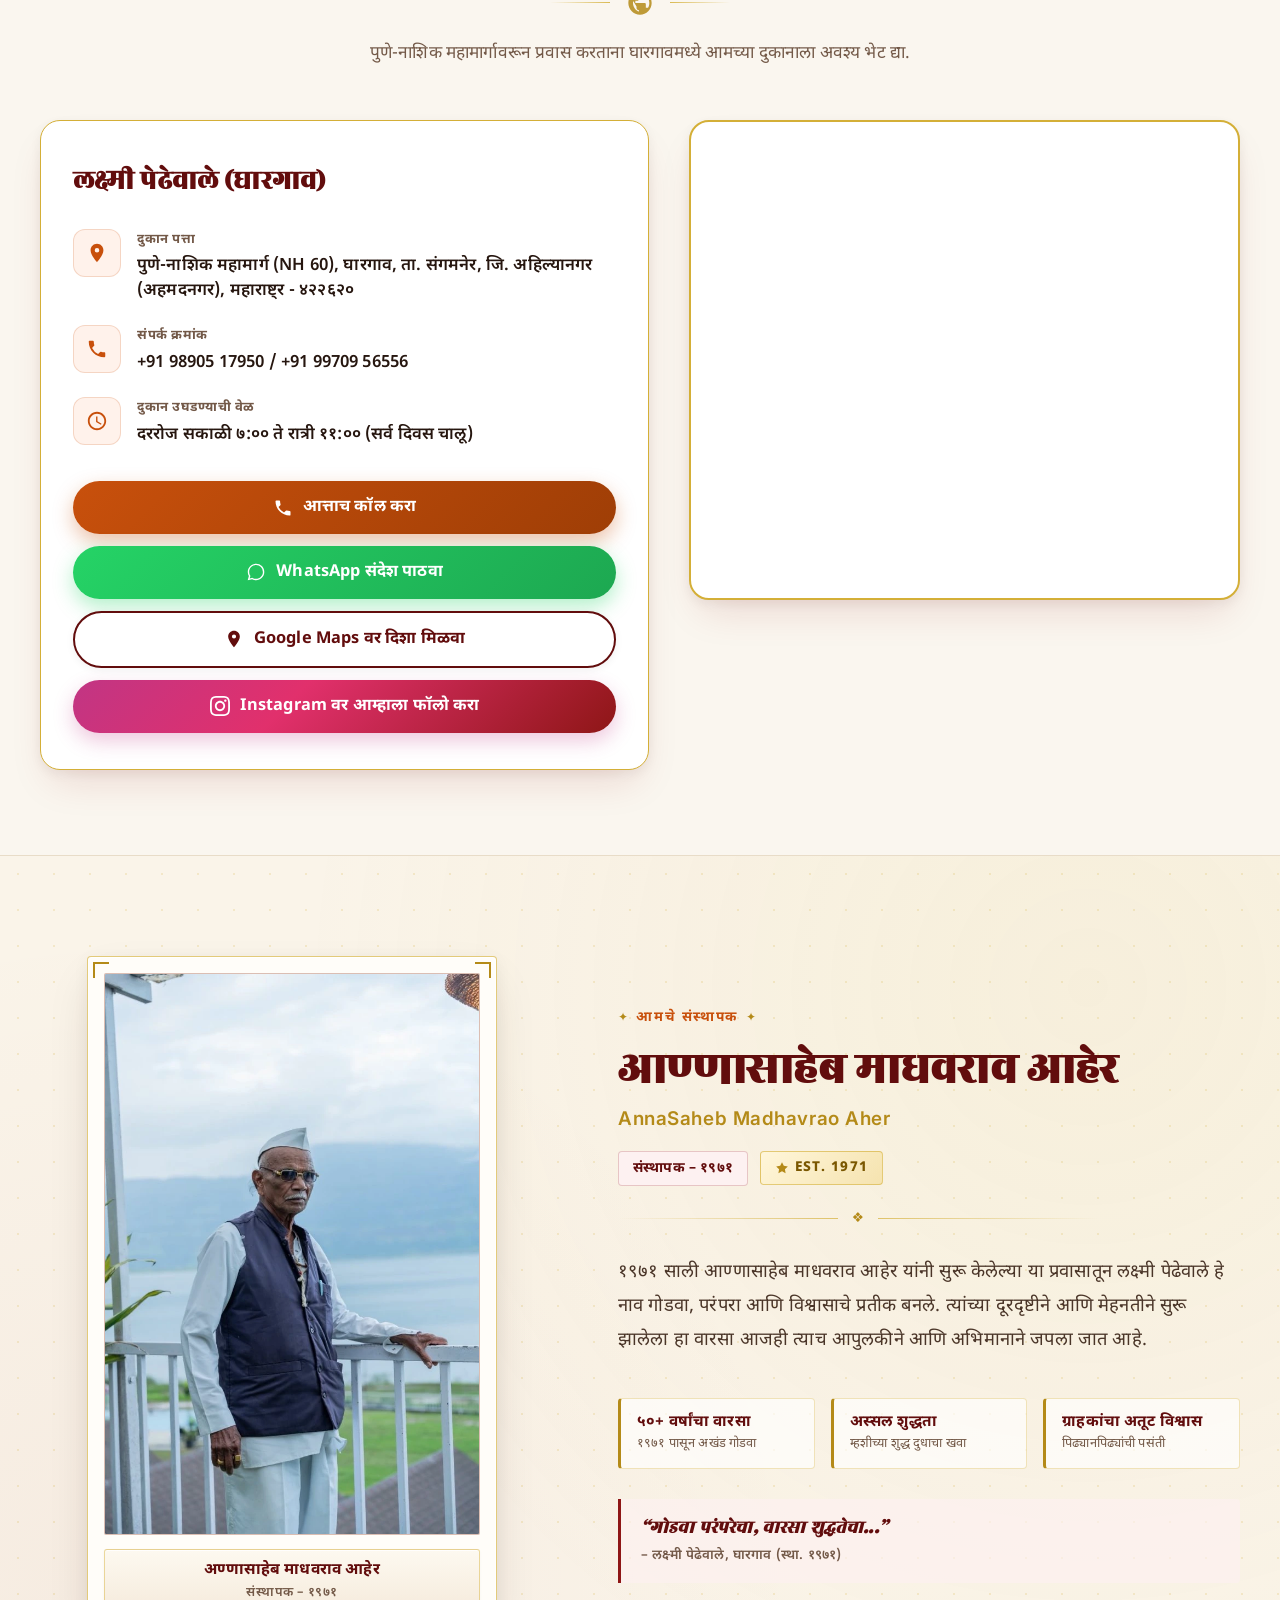
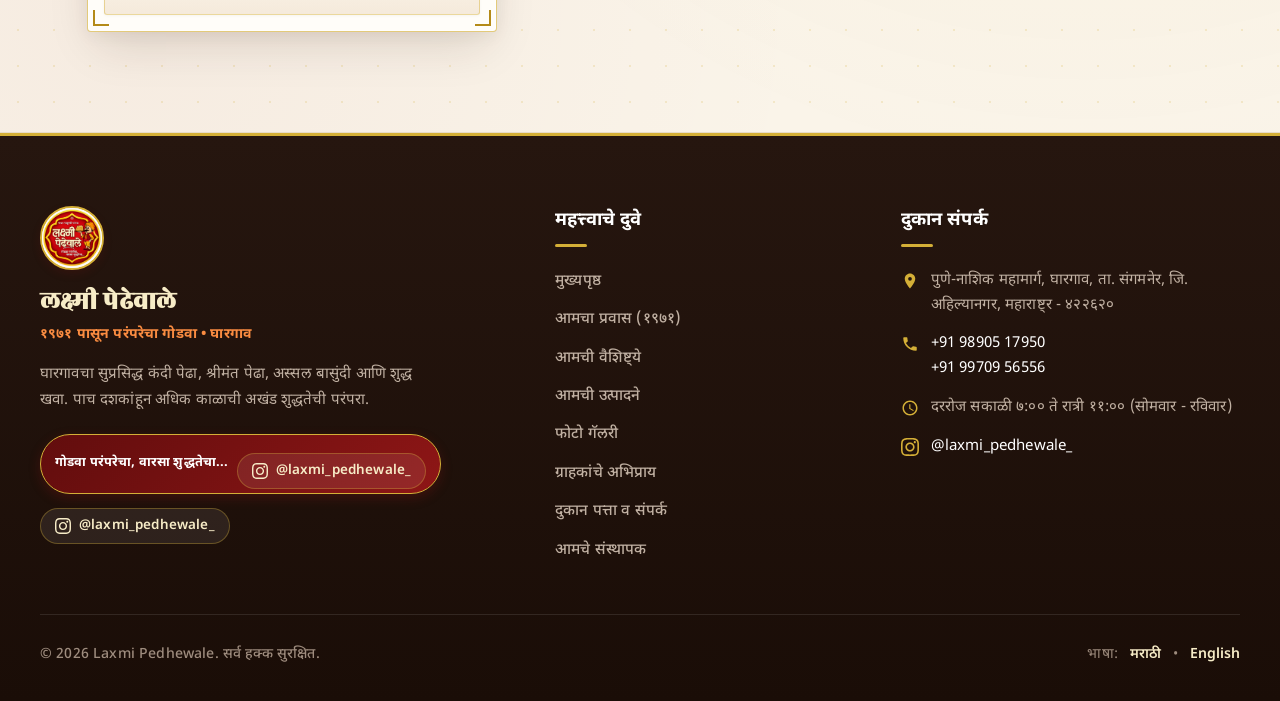
==== commit ec6da71c: "Name update" ====
--- a/index.html
+++ b/index.html
@@ -300,7 +300,7 @@
 
           <p class="hero-subtext"
             data-mr="पिढ्यानपिढ्या जपलेली चव, विश्वास आणि परंपरा. लक्ष्मी पेढेवाले – घारगावमधील आपल्या आवडीचं ठिकाण म्हणजे लक्ष्मी पेढेवाले."
-            data-en="Taste, trust and tradition preserved across generations. Laxmi Pedhewale – your favourite authentic pedha destination in Ghargaon.">
+            data-en="Taste, trust and tradition preserved across generations. Laxmi Pedhewale – your favourite destination in Ghargaon.">
             पिढ्यानपिढ्या जपलेली चव, विश्वास आणि परंपरा. लक्ष्मी पेढेवाले – घारगावमधील आपल्या आवडीचं ठिकाण म्हणजे
             लक्ष्मी पेढेवाले.
           </p>
@@ -350,7 +350,7 @@
                 </svg>
               </div>
               <div class="trust-text">
-                <strong data-mr="55+ वर्षे" data-en="50+ Years">५०+ वर्षे</strong>
+                <strong data-mr="55+ वर्षे" data-en="55+ Years">55+ वर्षे</strong>
                 <span data-mr="वारसा व विश्वास" data-en="Legacy & Trust">वारसा व विश्वास</span>
               </div>
             </div>
@@ -448,7 +448,7 @@
 
           <div class="heritage-highlight-quote"
             data-mr="&ldquo;शुद्धतेची चव, परंपरेचा गोडवा,<br>प्रत्येक पेढ्यात प्रेमाचा ठेवा!<br>गुणवत्तेची ओळख, विश्वासाची शान,<br>लक्ष्मी पेढेवाले – गोडव्याची खास पहचान!&rdquo;"
-            data-en="&ldquo;Our name itself is our brand... Have you tasted our Shrimant Pedha? The authentic tradition of Purandar pedhas and basundi – Laxmi Pedhewale.&rdquo;">
+            data-en="&ldquo;The taste of purity, the sweetness of tradition,<br>A touch of love in every pedha!<br>The hallmark of quality, the pride of trust,<br>Laxmi Pedhewale – the true essence of sweetness!&rdquo;">
 
             &ldquo;शुद्धतेची चव, परंपरेचा गोडवा,<br>
             प्रत्येक पेढ्यात प्रेमाचा ठेवा!<br>
@@ -458,7 +458,7 @@
           </div>
 
           <p data-mr="पुणे-नाशिक महामार्गावरून प्रवास करणाऱ्या प्रवाशांसाठी घारगावमधील 'लक्ष्मी पेढेवाले' हे एक हक्काचे विश्रांतीस्थान व चविष्ट आठवण बनले आहे. पिढ्या बदलल्या तरी आमच्या पेढ्यांची पारंपरिक चव, म्हशीच्या शुद्ध दुधाचा पेढा आणि आपलेपणाची सेवा आजही तशीच अखंड टिकून आहे."
-            data-en="For travelers traversing the Pune-Nashik National Highway, 'Laxmi Pedhewale' in Ghargaon has become a beloved stop and sweet tradition. While generations have passed, our traditional recipes, pure buffalo milk khava, and warm hospitality remain unchanged.">
+            data-en="For travelers traversing the Pune-Nashik National Highway, 'Laxmi Pedhewale' in Ghargaon has become a beloved stop and sweet tradition. While generations have passed, our traditional recipes, pure buffalo milk pedhas, and warm hospitality remain unchanged.">
             पुणे-नाशिक महामार्गावरून प्रवास करणाऱ्या प्रवाशांसाठी घारगावमधील 'लक्ष्मी पेढेवाले' हे एक हक्काचे
             विश्रांतीस्थान व चविष्ट आठवण बनले आहे. पिढ्या बदलल्या तरी आमच्या पेढ्यांची पारंपरिक चव, म्हशीच्या शुद्ध
             दुधाचा पेढा आणि आपलेपणाची सेवा आजही तशीच अखंड टिकून आहे.
@@ -473,8 +473,8 @@
             <h4 data-mr="सुरुवात – परंपरेची पायाभरणी" data-en="The Beginning – Laying the Foundation">सुरुवात – परंपरेची
               पायाभरणी</h4>
             <p data-mr="घारगाव मध्ये 1971 पासून गाईच्या शुद्ध दुधाचा पेढा बनवण्यास सुरुवात केली. ग्राहकांच्या विश्वासावर भर."
-              data-en="Commenced traditional pedha making in Ghargaon with fresh pure milk and focus on customer satisfaction.">
-              घारगावमध्ये शुद्ध दुधाचे पारंपरिक पेढे तयार करण्यास सुरुवात. ग्राहकांच्या विश्वासावर भर.</p>
+              data-en="Started crafting traditional pedhas using pure cow's milk in Ghargaon in 1971, building on customer trust.">
+              घारगाव मध्ये 1971 पासून गाईच्या शुद्ध दुधाचा पेढा बनवण्यास सुरुवात केली. ग्राहकांच्या विश्वासावर भर.</p>
           </div>
 
           <div class="timeline-card">
@@ -492,8 +492,8 @@
             <span class="timeline-year-tag">2000s</span>
             <h4 data-mr="नवीन पिढ्यांपर्यंत पोहोच" data-en="Reaching New Generations">नवीन पिढ्यांपर्यंत पोहोच</h4>
             <p data-mr="श्रीमंत पेढा, अस्सल साजूक तुपातील म्हशीच्या विशेष पेढ्यांनी नव्या पिढीचे मन जिंकले."
-              data-en="Introduction of Shrimant Pedha, authentic Basundi, and special buffalo milk sweets won over new generations.">
-              श्रीमंत पेढा, अस्सल बासुंदी आणि म्हशीच्या दुधाच्या विशेष पेढ्यांनी नव्या पिढीचे मन जिंकले.</p>
+              data-en="Shrimant Pedha and special buffalo milk pedhas crafted in pure desi ghee won over the hearts of the new generation.">
+              श्रीमंत पेढा, अस्सल साजूक तुपातील म्हशीच्या विशेष पेढ्यांनी नव्या पिढीचे मन जिंकले.</p>
           </div>
 
           <div class="timeline-card">
@@ -558,8 +558,8 @@
           </div>
           <h3 data-mr="पारंपरिक चव" data-en="Authentic Traditional Taste">पारंपरिक चव</h3>
           <p data-mr="अस्सल महाराष्ट्रीयन पद्धतीने लाकडाच्या भट्टीवर बनवलेला कंदी पेढा."
-            data-en="Authentic Maharashtrian recipe slowly reduced to perfection, infused with rich cardamom and saffron.">
-            अस्सल महाराष्ट्रीयन पद्धतीने, मंद आचेवर आटवून तयार केलेले कंदी पेढे आणि सुवासिक वेलची-केशराचा संगम.
+            data-en="Authentic Kandi Pedha crafted on traditional wood-fired stoves in true Maharashtrian style.">
+            अस्सल महाराष्ट्रीयन पद्धतीने लाकडाच्या भट्टीवर बनवलेला कंदी पेढा.
           </p>
         </div>
 
@@ -617,8 +617,8 @@
           </div>
           <h3 data-mr="म्हशीच्या शुद्ध दुधाचा वापर" data-en="Pure Buffalo Milk & Mawa">म्हशीच्या शुद्ध दुधाचा वापर</h3>
           <p data-mr="विशेषत :म्हशीच्या दुधापासून बनवलेला अस्सल साजूक तुपातील पेढा."
-            data-en="Exclusively crafted using rich buffalo milk mawa, ensuring unmatched softness and authentic rich flavor.">
-            विशेषतः म्हशीच्या अस्सल दुधापासून बनवलेला दाट खवा, ज्यामुळे पेढ्याला अप्रतिम चव व मऊपणा मिळतो.
+            data-en="Special pedha crafted from pure buffalo milk and authentic desi ghee.">
+            विशेषत :म्हशीच्या दुधापासून बनवलेला अस्सल साजूक तुपातील पेढा.
           </p>
         </div>
       </div>
@@ -646,7 +646,8 @@
         </div>
 
         <p class="section-desc"
-          data-mr="लक्ष्मी पेढेवाले येथे मिळवा घारगावचा प्रसिद्ध कंदी पेढा, श्रीमंत पेढा, ताजा खवा, अस्सल बासुंदी आणि शुद्ध तूप.">
+          data-mr="लक्ष्मी पेढेवाले येथे मिळवा घारगावचा प्रसिद्ध कंदी पेढा, श्रीमंत पेढा, ताजा खवा, अस्सल बासुंदी आणि शुद्ध तूप."
+          data-en="Discover Ghargaon's famous Kandi Pedha, Shrimant Pedha, fresh Khawa, authentic Basundi, and pure Ghee at Laxmi Pedhewale.">
           लक्ष्मी पेढेवाले येथे मिळवा घारगावचा प्रसिद्ध कंदी पेढा,
           श्रीमंत पेढा, ताजा खवा, अस्सल बासुंदी आणि शुद्ध तूप.
         </p>
@@ -671,7 +672,7 @@
 
             <p class="product-desc"
               data-mr="घारगावची खास ओळख असलेला अस्सल कंदी पेढा. पारंपरिक चव आणि गोडव्याचा अनोखा अनुभव."
-              data-en="The authentic Kandi Pedha, a specialty of Ghargaon. Enjoy its traditional taste and distinctive sweetness.">
+              data-en="The authentic Kandi Pedha, a beloved specialty of Ghargaon. Experience its traditional taste and delightful sweetness.">
               घारगावची खास ओळख असलेला अस्सल कंदी पेढा.
               पारंपरिक चव आणि गोडव्याचा अनोखा अनुभव.
             </p>
@@ -706,7 +707,7 @@
 
             <p class="product-desc"
               data-mr="श्रीमंत पेढा तुम्ही खाल्लाय का? खास चव आणि पारंपरिक गोडव्याचा सुंदर संगम असलेला आमचा श्रीमंत पेढा."
-              data-en="Have you tasted our Shrimant Pedha? A delightful combination of special taste and traditional sweetness.">
+              data-en="Have you tasted our Shrimant Pedha? A delightful harmony of rich flavor and traditional sweetness in every bite.">
               श्रीमंत पेढा तुम्ही खाल्लाय का? खास चव आणि
               पारंपरिक गोडव्याचा सुंदर संगम असलेला आमचा श्रीमंत पेढा.
             </p>
@@ -740,7 +741,7 @@
 
             <p class="product-desc"
               data-mr="मिठाई आणि विविध पारंपरिक पदार्थांसाठी वापरला जाणारा खवा. चव आणि गुणवत्तेची खासियत."
-              data-en="Khawa, commonly used in traditional sweets and delicacies. Enjoy its distinctive taste and quality.">
+              data-en="Pure Khawa, an essential ingredient in traditional sweets and delicacies. Known for its rich taste and authentic quality.">
               मिठाई आणि विविध पारंपरिक पदार्थांसाठी वापरला जाणारा खवा.
               चव आणि गुणवत्तेची खासियत.
             </p>
@@ -775,7 +776,7 @@
 
             <p class="product-desc"
               data-mr="महाराष्ट्रीयन खाद्यसंस्कृतीतील लोकप्रिय गोड पदार्थ. दाटसर पोत आणि पारंपरिक गोडव्याची चव."
-              data-en="A popular Maharashtrian sweet delicacy, known for its rich texture and traditional sweetness.">
+              data-en="A beloved Maharashtrian sweet delicacy, known for its rich, creamy texture and traditional sweetness.">
               महाराष्ट्रीयन खाद्यसंस्कृतीतील लोकप्रिय गोड पदार्थ.
               दाटसर पोत आणि पारंपरिक गोडव्याची चव.
             </p>
@@ -809,7 +810,7 @@
 
             <p class="product-desc"
               data-mr="भारतीय खाद्यसंस्कृतीतील महत्त्वाचा घटक. आपल्या जेवणात आणि पारंपरिक पदार्थांमध्ये भर घालणारे तूप."
-              data-en="An essential part of Indian food culture, adding a traditional touch to everyday meals and delicacies.">
+              data-en="An essential part of Indian food culture, adding rich flavour and a traditional touch to everyday meals and delicacies.">
               भारतीय खाद्यसंस्कृतीतील महत्त्वाचा घटक.
               आपल्या जेवणात आणि पारंपरिक पदार्थांमध्ये भर घालणारे तूप.
             </p>
@@ -874,7 +875,7 @@
             <div class="gallery-slide" data-index="0" data-full-img="assets/images/shop-evening.jpg"
               data-caption="लक्ष्मी पेढेवाले – संध्याकाळचा विहंगम देखावा व आकर्षक रोषणाई (पुणे-नाशिक महामार्ग)">
               <div class="gallery-card">
-                <span class="gallery-badge-pill" data-mr="दुकान देखावा" data-en="Storefront">दुकान देखावा</span>
+                <span class="gallery-badge-pill" data-mr="दुकान देखावा" data-en="Storefront View">दुकान देखावा</span>
                 <img src="assets/images/shop-evening.jpg" alt="लक्ष्मी पेढेवाले संध्याकाळचा देखावा व आकर्षक रोषणाई"
                   loading="lazy" width="450" height="300">
                 <div class="gallery-overlay">
@@ -1374,7 +1375,7 @@
               <span class="founder-ornament" aria-hidden="true">✦</span>
             </div>
 
-            <h2 class="founder-name-mr" data-mr="अण्णासाहेब माधवराव आहेर" data-en="AnnaSaheb Madhavrao Aher">
+            <h2 class="founder-name-mr" data-mr="आण्णासाहेब माधवराव आहेर" data-en="AnnaSaheb Madhavrao Aher">
               अण्णासाहेब माधवराव आहेर
             </h2>
 
@@ -1404,9 +1405,9 @@
 
           <div class="founder-narrative">
             <p class="founder-story-p"
-              data-mr="१९७१ साली अण्णासाहेब माधवराव आहेर यांनी सुरू केलेल्या या प्रवासातून लक्ष्मी पेढेवाले हे नाव गोडवा, परंपरा आणि विश्वासाचे प्रतीक बनले. त्यांच्या दूरदृष्टीने आणि मेहनतीने सुरू झालेला हा वारसा आजही त्याच आपुलकीने आणि अभिमानाने जपला जात आहे."
+              data-mr="१९७१ साली आण्णासाहेब माधवराव आहेर यांनी सुरू केलेल्या या प्रवासातून लक्ष्मी पेढेवाले हे नाव गोडवा, परंपरा आणि विश्वासाचे प्रतीक बनले. त्यांच्या दूरदृष्टीने आणि मेहनतीने सुरू झालेला हा वारसा आजही त्याच आपुलकीने आणि अभिमानाने जपला जात आहे."
               data-en="Founded in 1971 by AnnaSaheb Madhavrao Aher, Laxmi Pedhewale represents a legacy of sweetness, tradition, and trust. What began with his vision and dedication continues to carry the same pride and commitment to tradition.">
-              १९७१ साली अण्णासाहेब माधवराव आहेर यांनी सुरू केलेल्या या प्रवासातून लक्ष्मी पेढेवाले हे नाव गोडवा, परंपरा
+              १९७१ साली आण्णासाहेब माधवराव आहेर यांनी सुरू केलेल्या या प्रवासातून लक्ष्मी पेढेवाले हे नाव गोडवा, परंपरा
               आणि विश्वासाचे प्रतीक बनले. त्यांच्या दूरदृष्टीने आणि मेहनतीने सुरू झालेला हा वारसा आजही त्याच आपुलकीने
               आणि अभिमानाने जपला जात आहे.
             </p>
@@ -1422,7 +1423,7 @@
             <div class="founder-value-item">
               <span class="value-title" data-mr="अस्सल शुद्धता" data-en="Authentic Purity">अस्सल शुद्धता</span>
               <span class="value-sub" data-mr="म्हशीच्या शुद्ध दुधाचा खवा" data-en="Pure Buffalo Milk Khava">म्हशीच्या
-                शुद्ध दुधाचा खवा</span>
+                शुद्ध दुधाचा पेढा</span>
             </div>
             <div class="founder-value-item">
               <span class="value-title" data-mr="ग्राहकांचा अतूट विश्वास" data-en="Generations of Trust">ग्राहकांचा अतूट
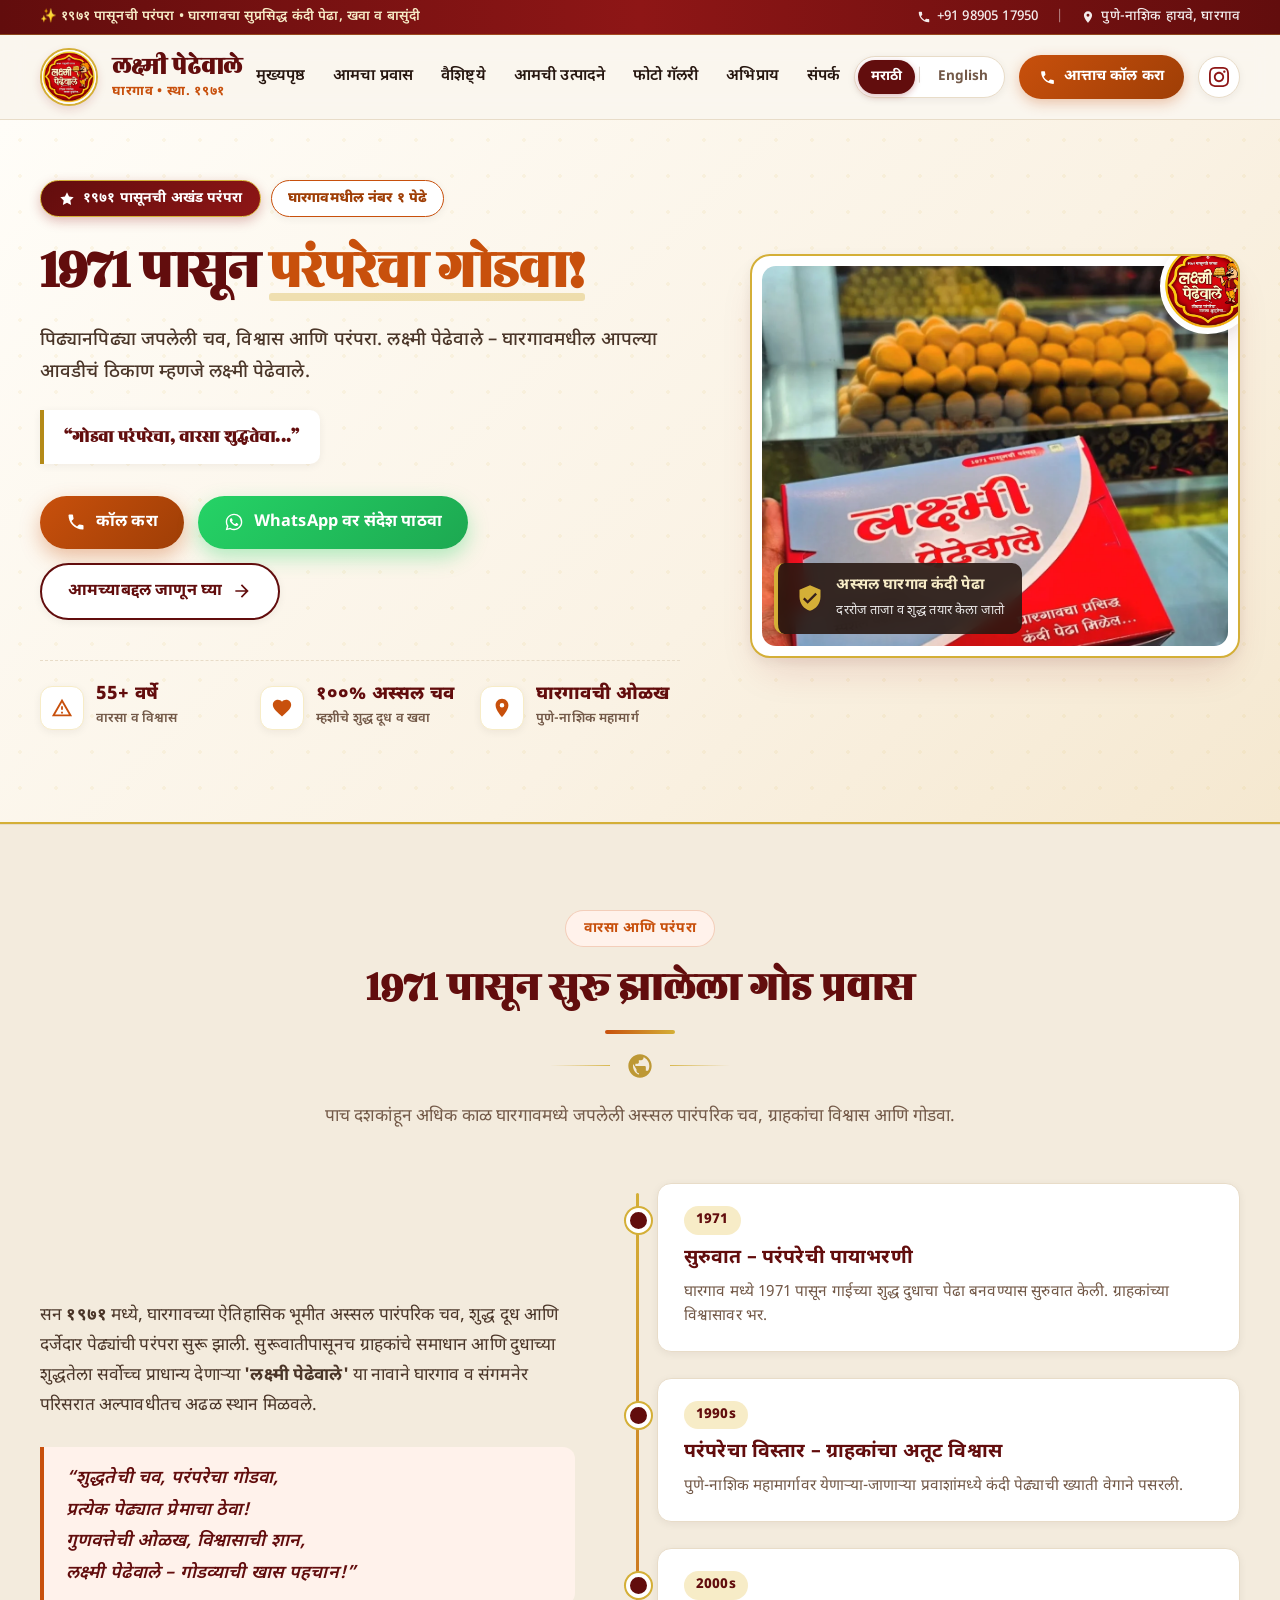
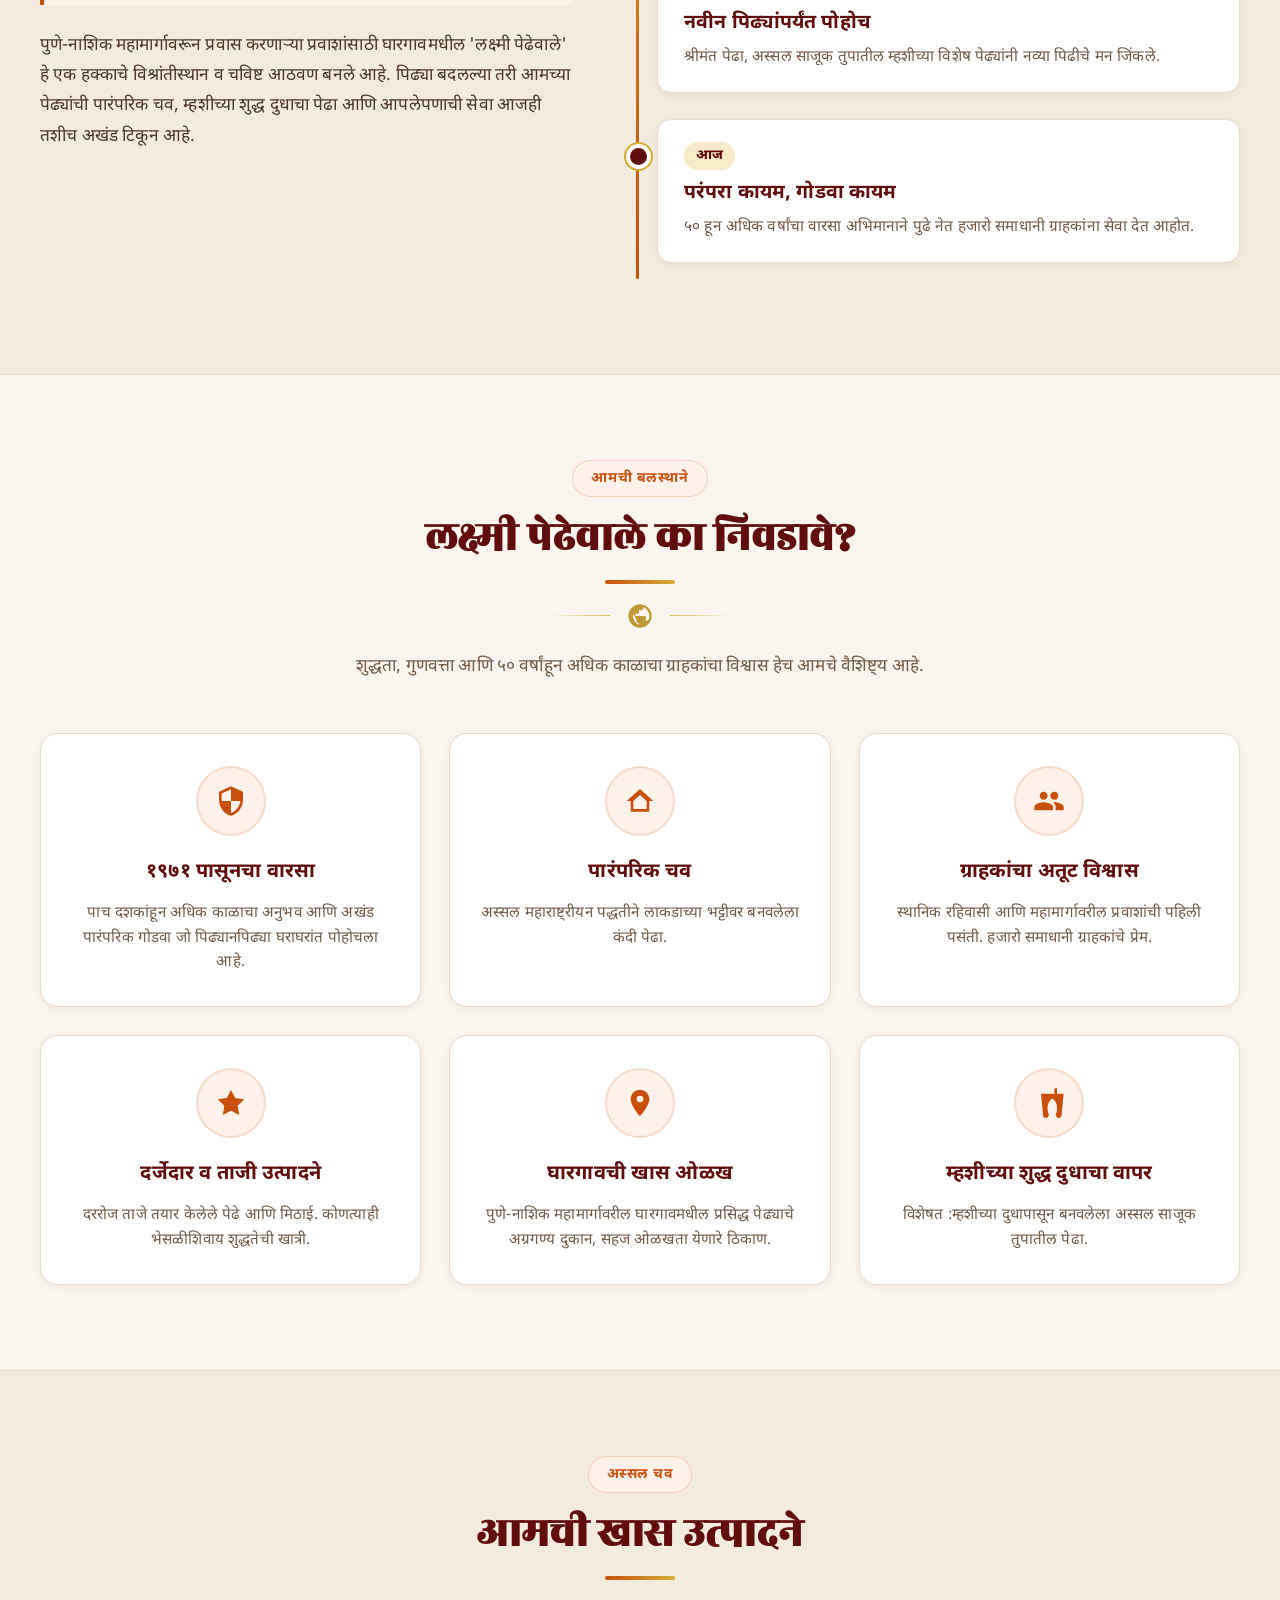
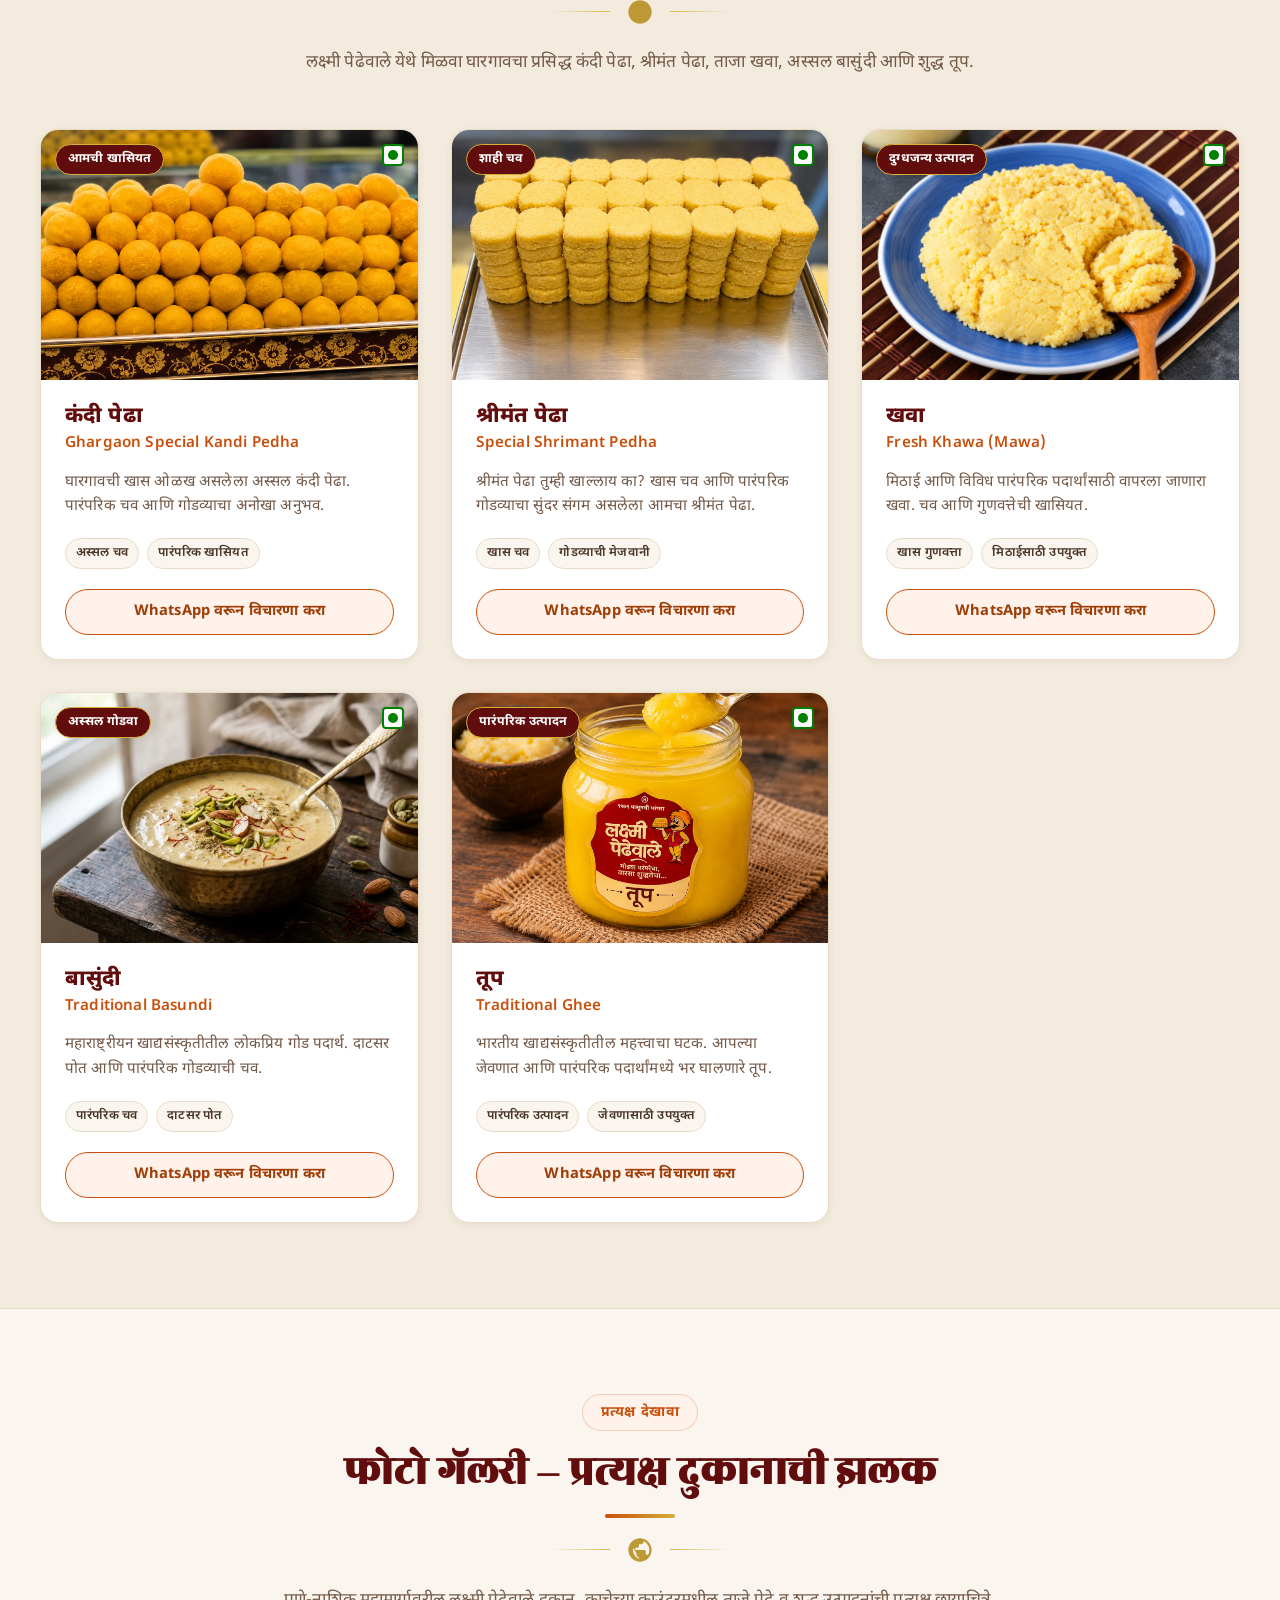
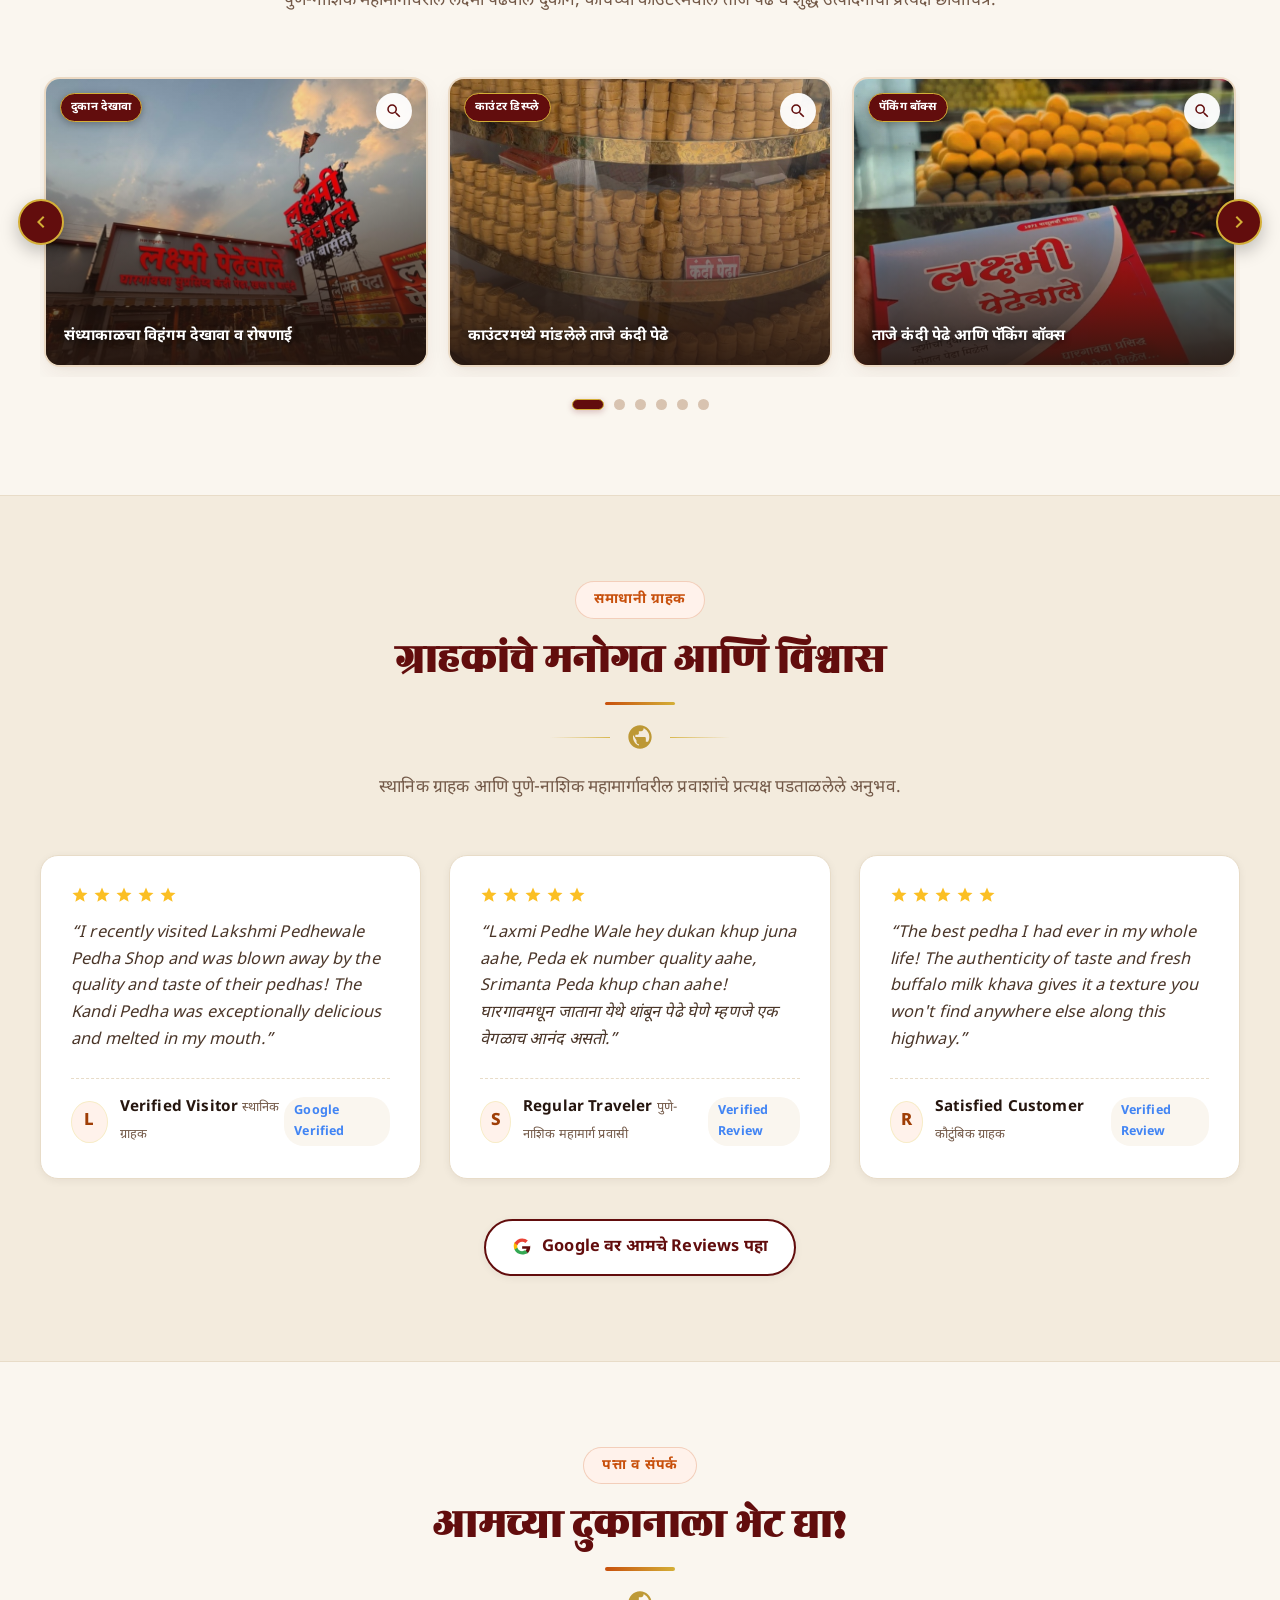
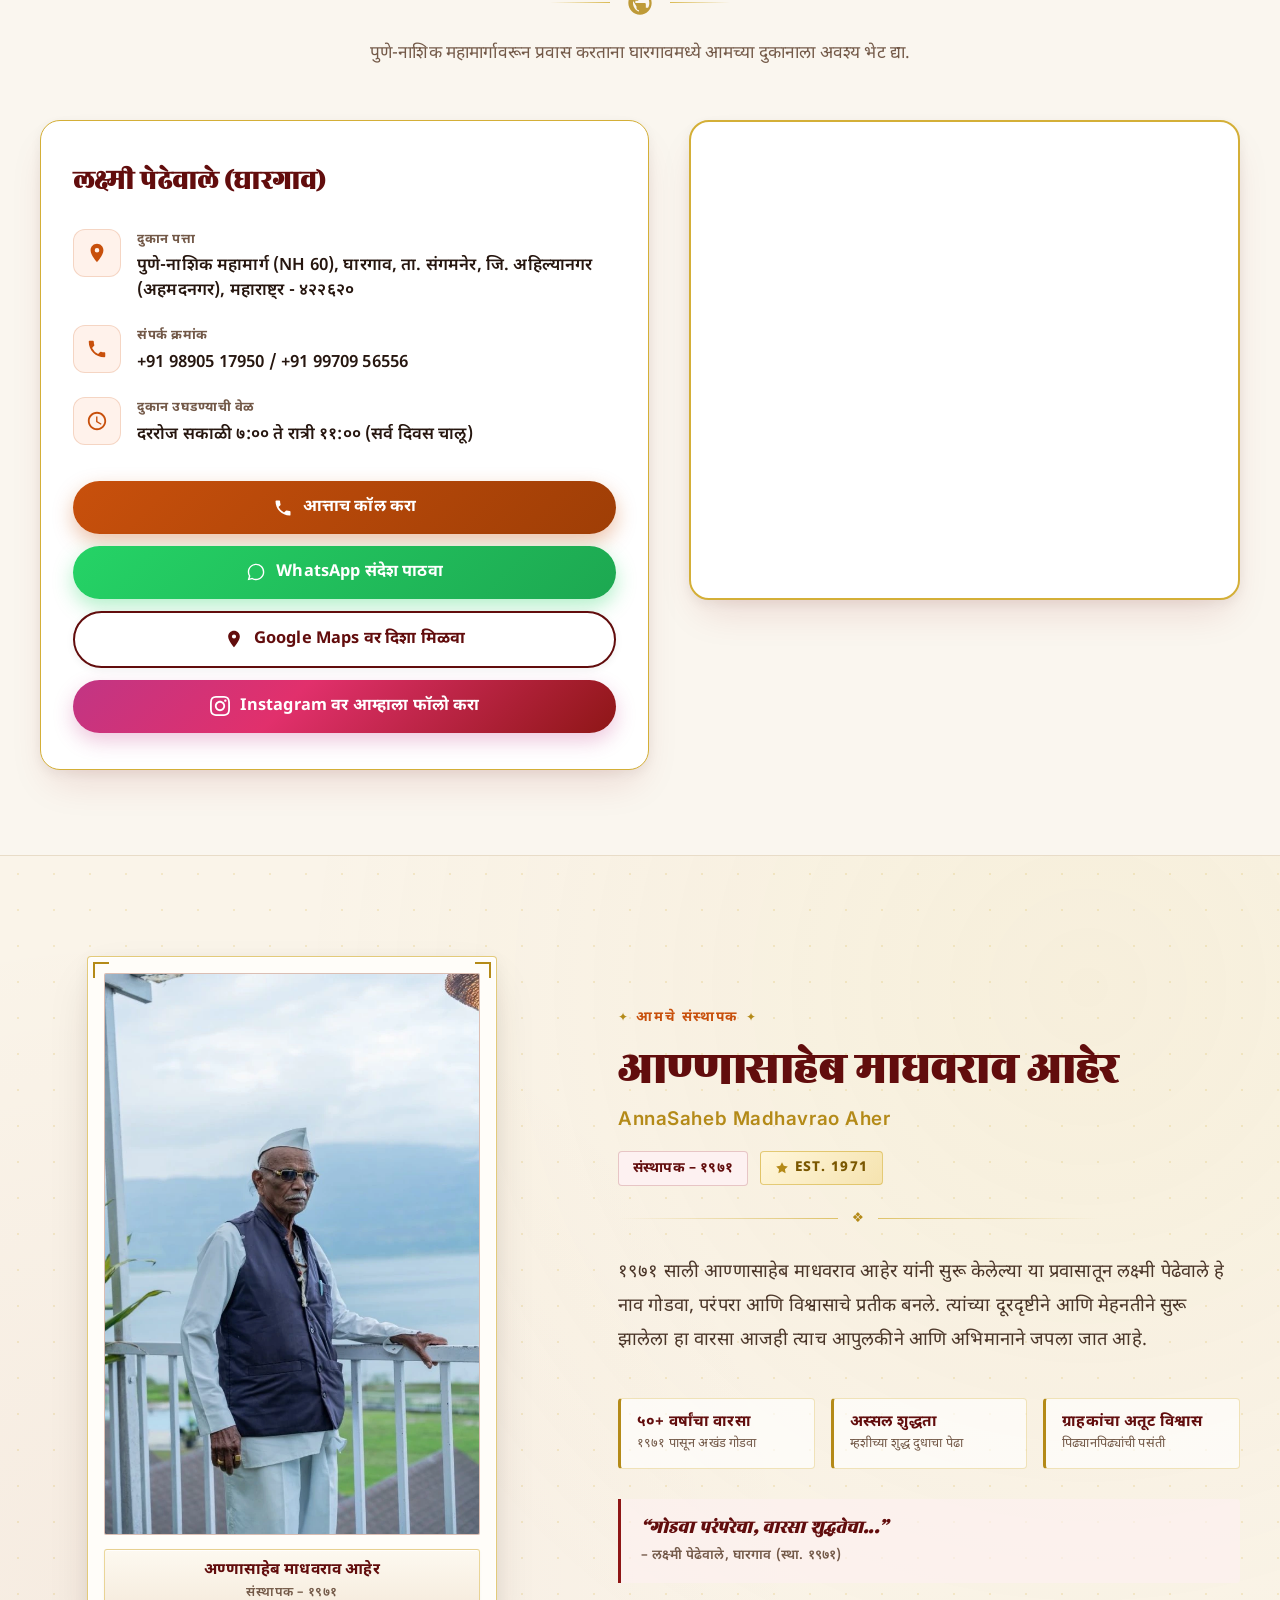
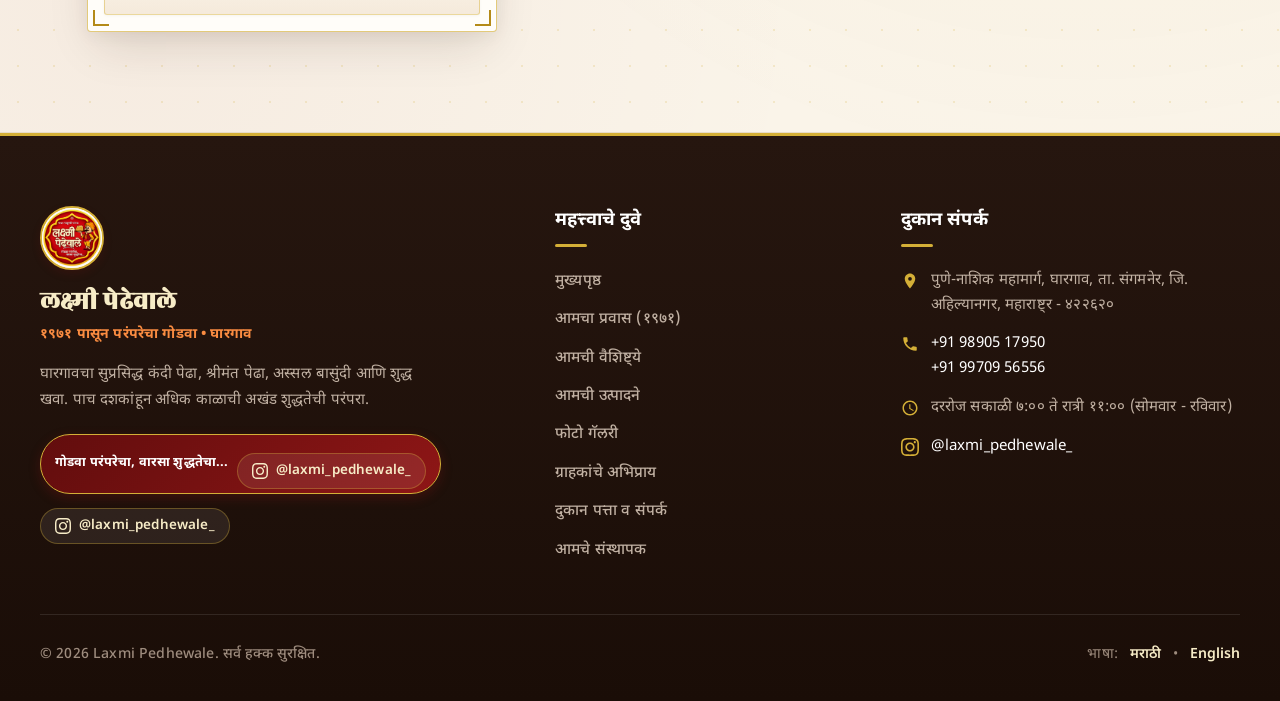
==== commit 3206e916: "Name update" ====
--- a/index.html
+++ b/index.html
@@ -1422,7 +1422,7 @@
             </div>
             <div class="founder-value-item">
               <span class="value-title" data-mr="अस्सल शुद्धता" data-en="Authentic Purity">अस्सल शुद्धता</span>
-              <span class="value-sub" data-mr="म्हशीच्या शुद्ध दुधाचा खवा" data-en="Pure Buffalo Milk Khava">म्हशीच्या
+              <span class="value-sub" data-mr="म्हशीच्या शुद्ध दुधाचा पेढा" data-en="Pure Buffalo Milk Khava">म्हशीच्या
                 शुद्ध दुधाचा पेढा</span>
             </div>
             <div class="founder-value-item">
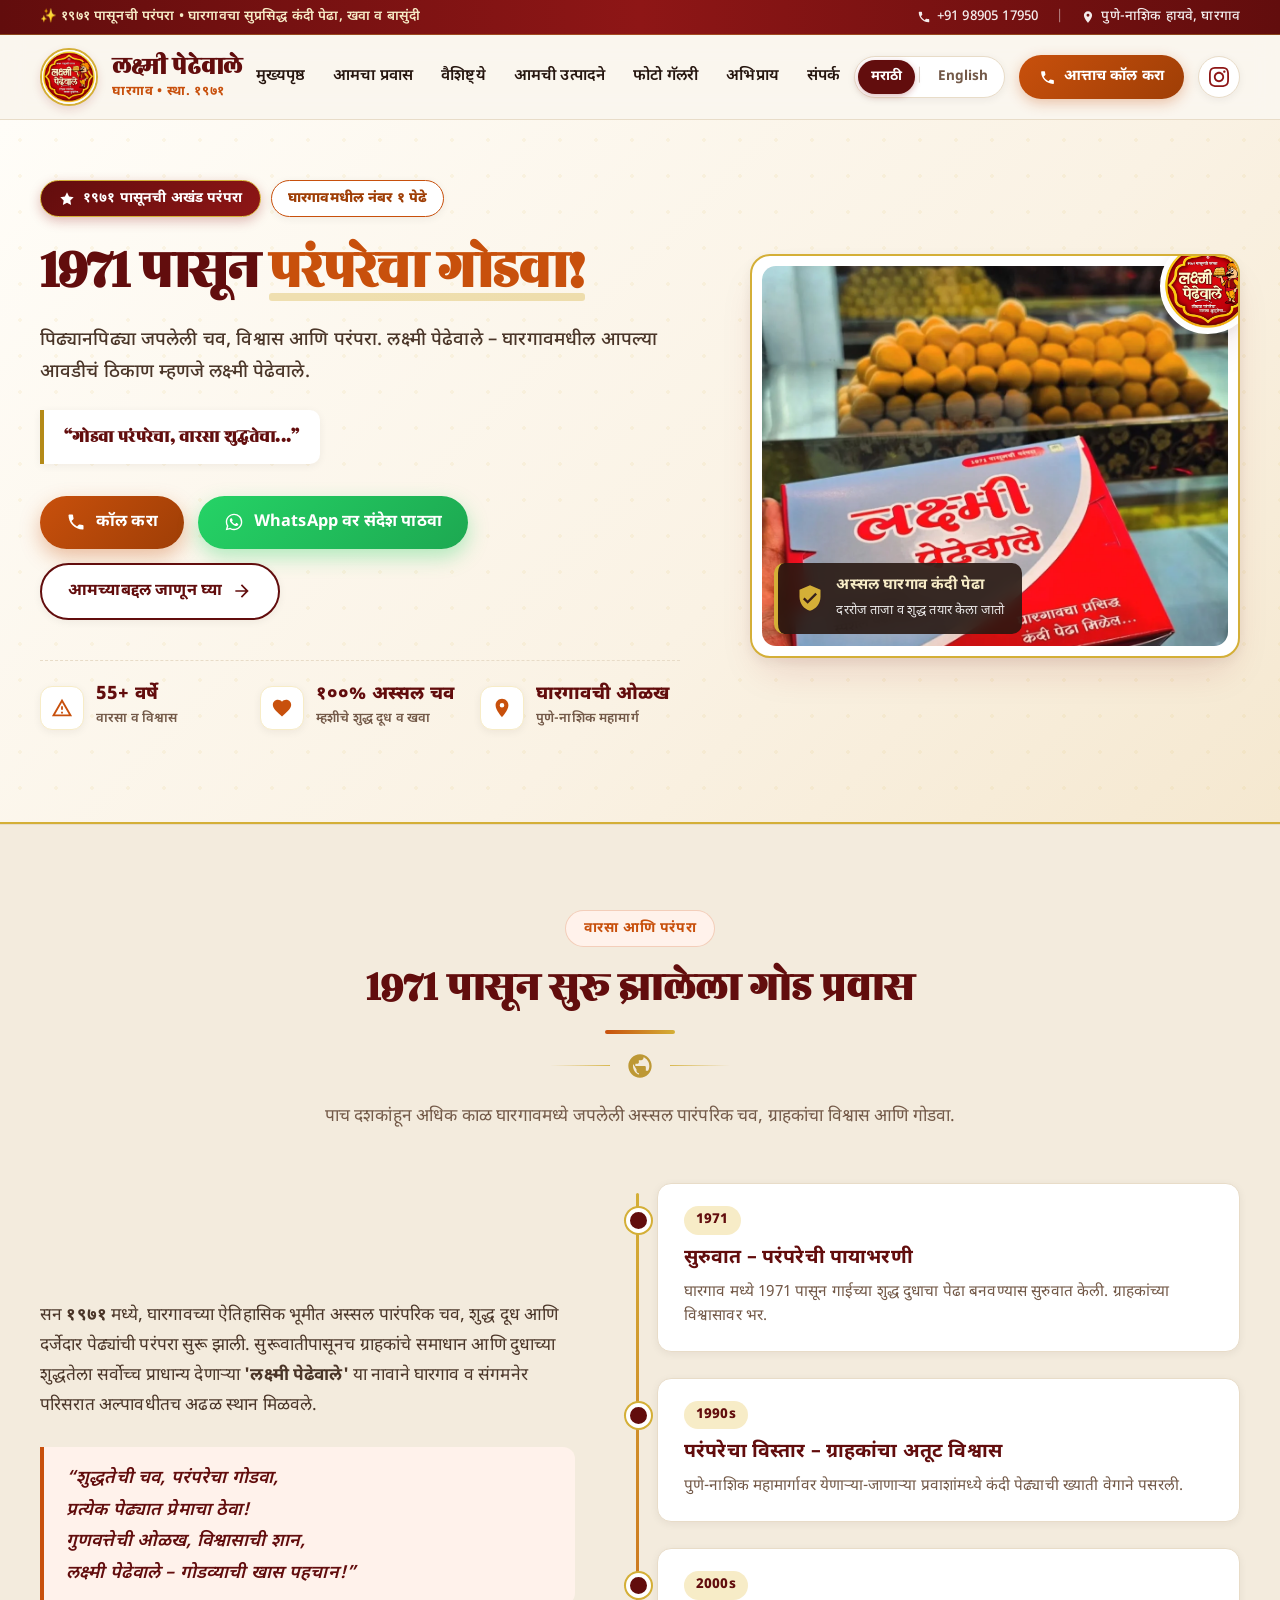
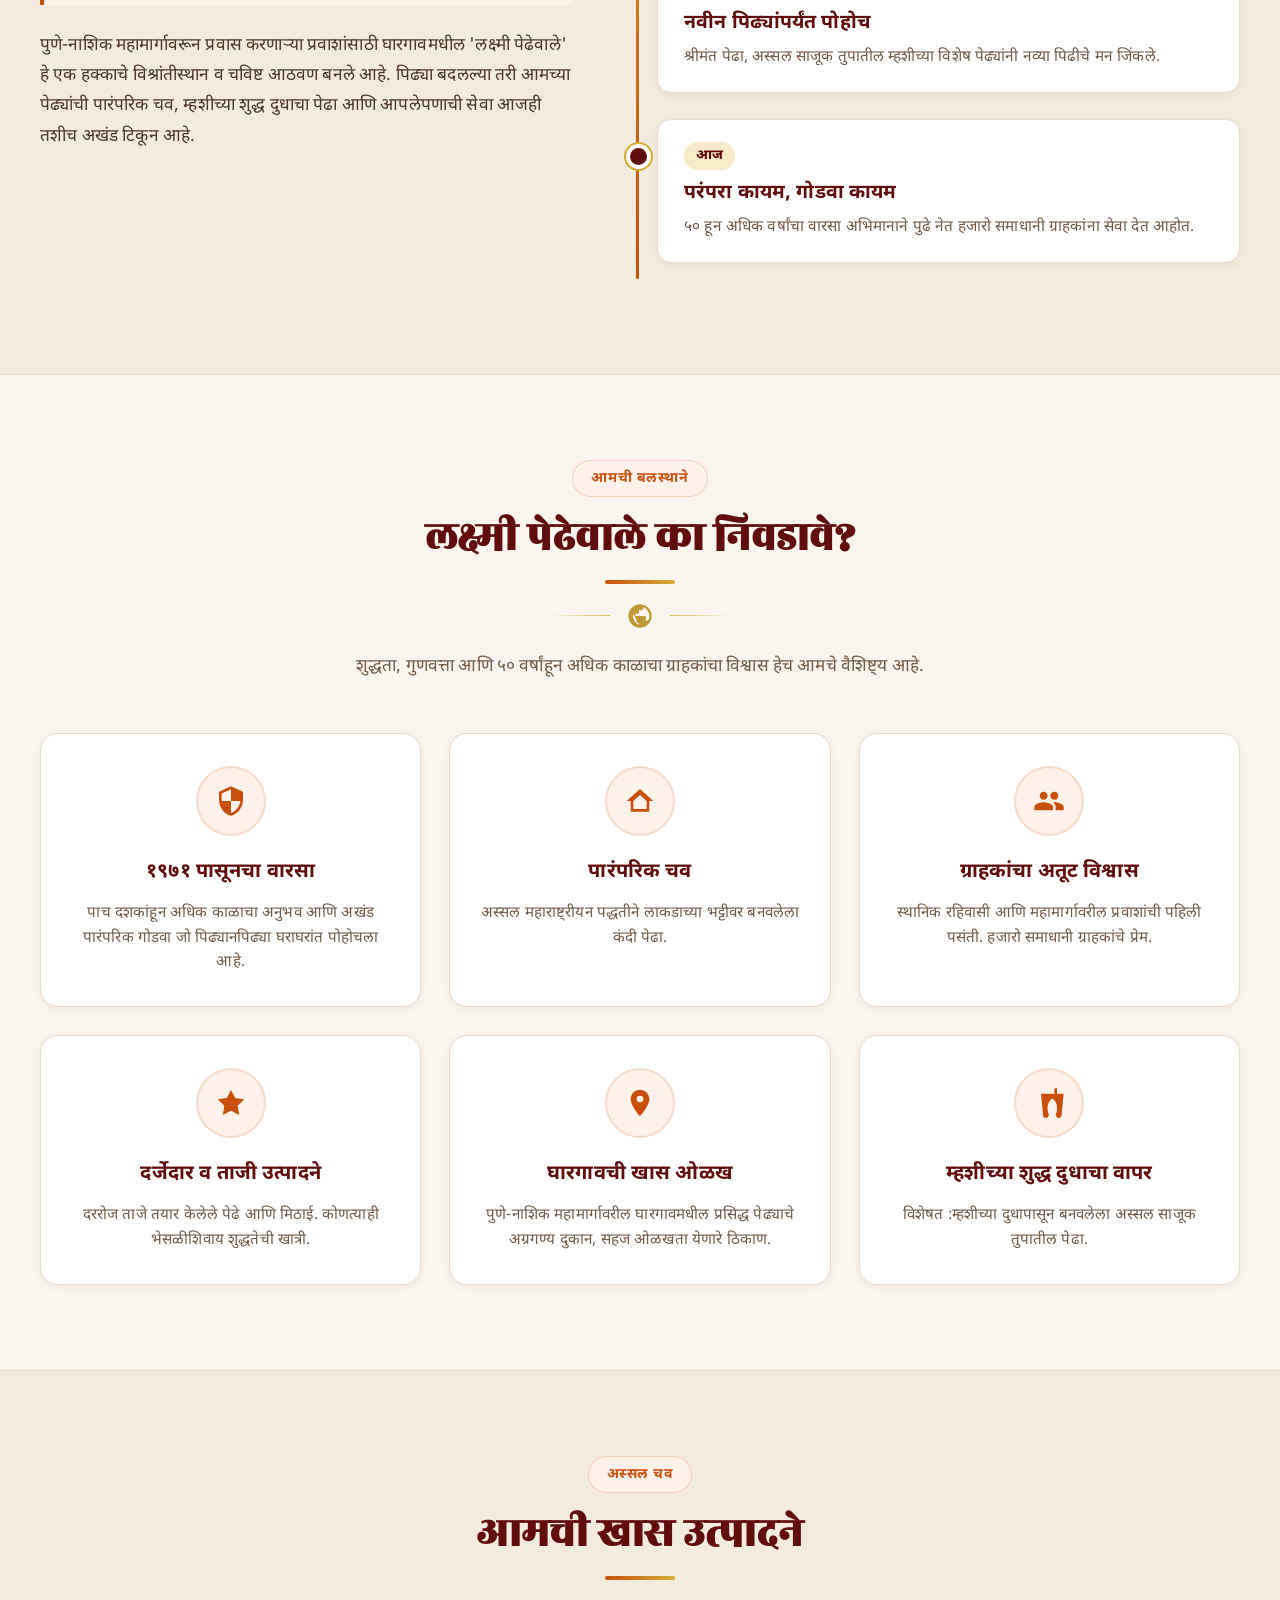
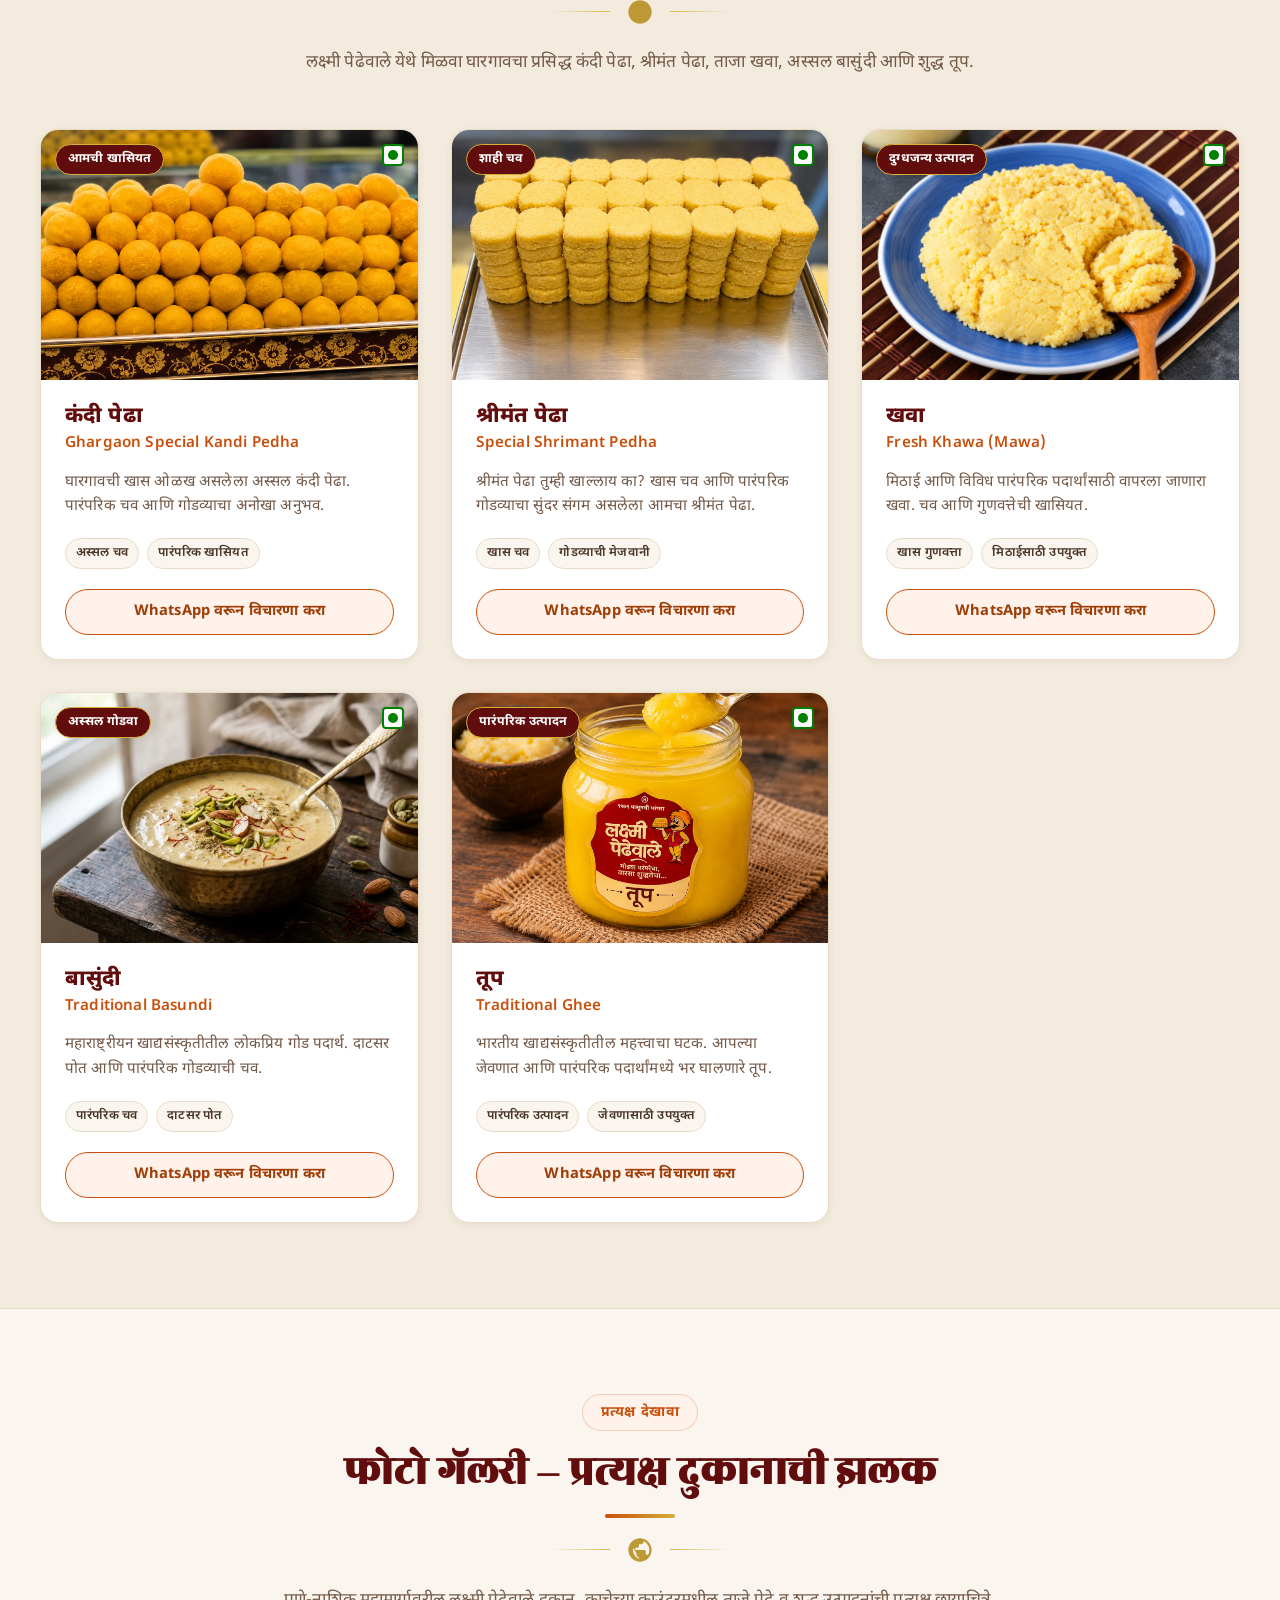
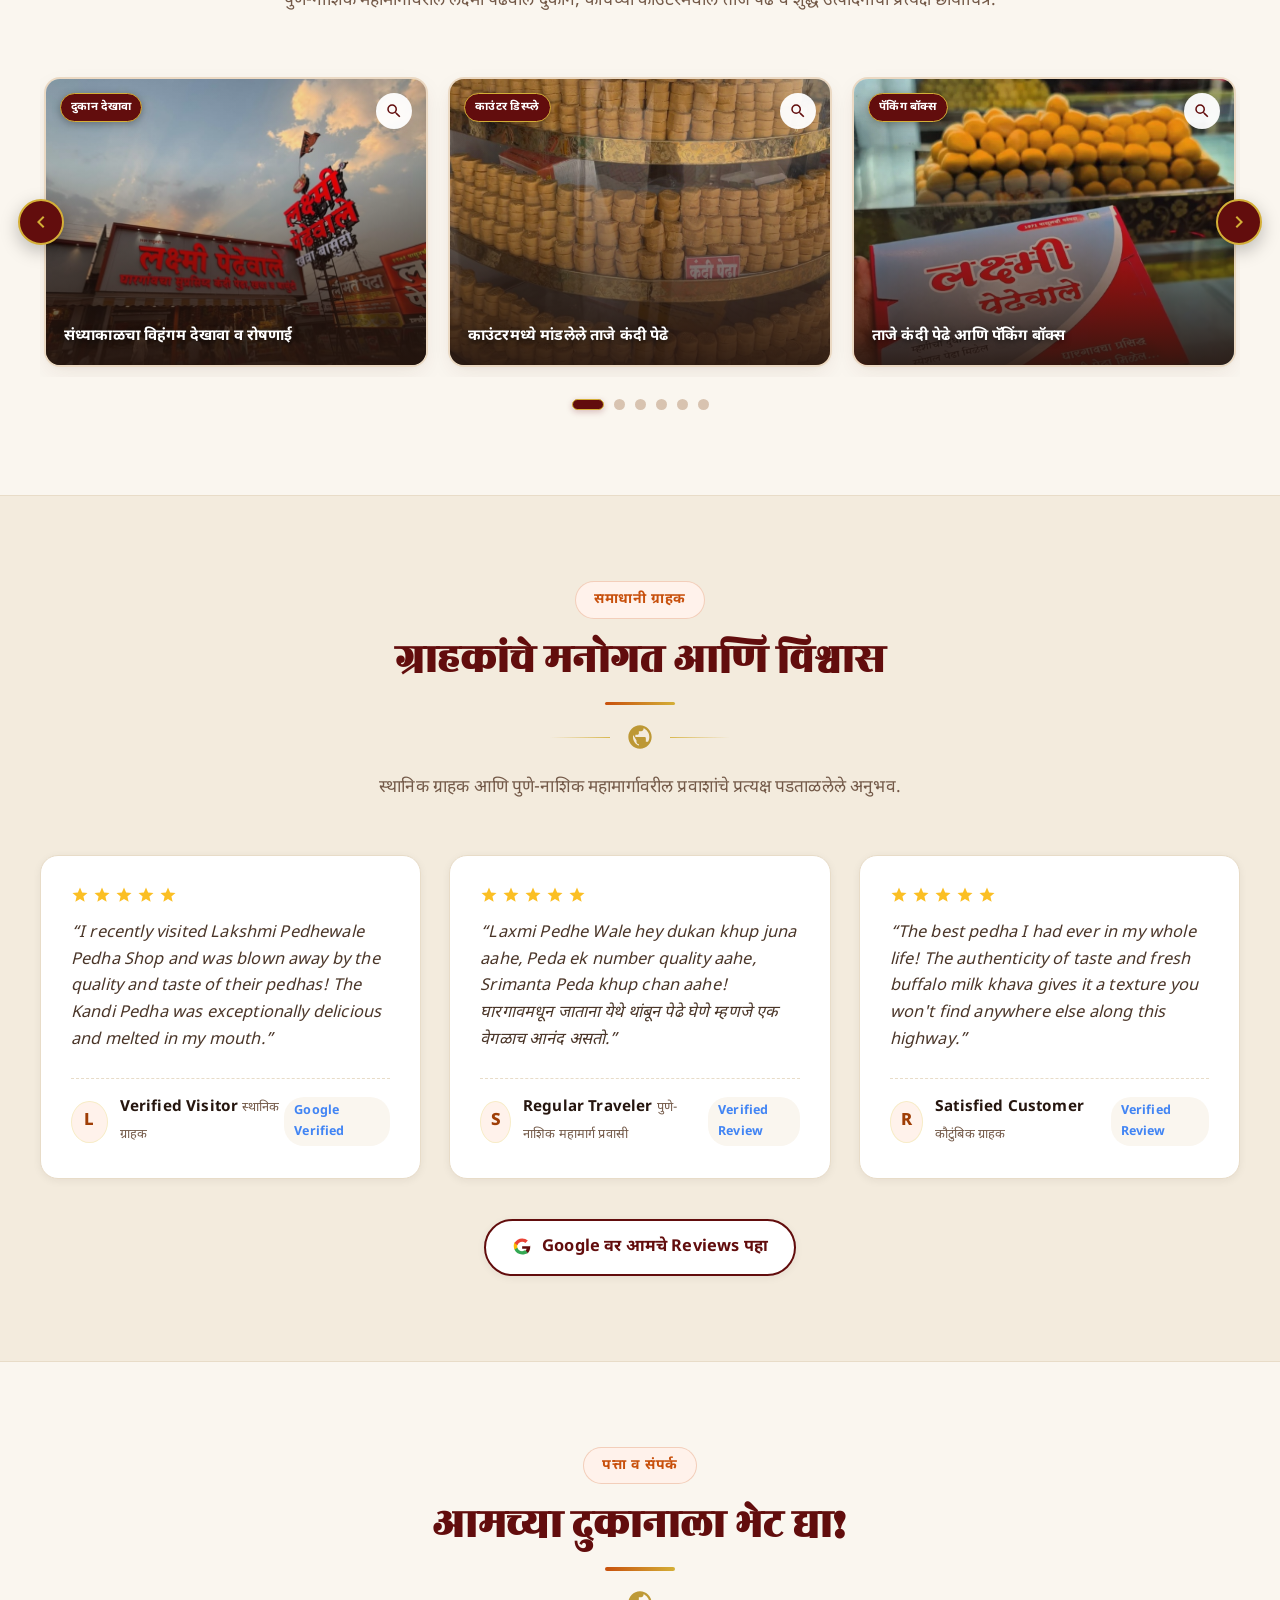
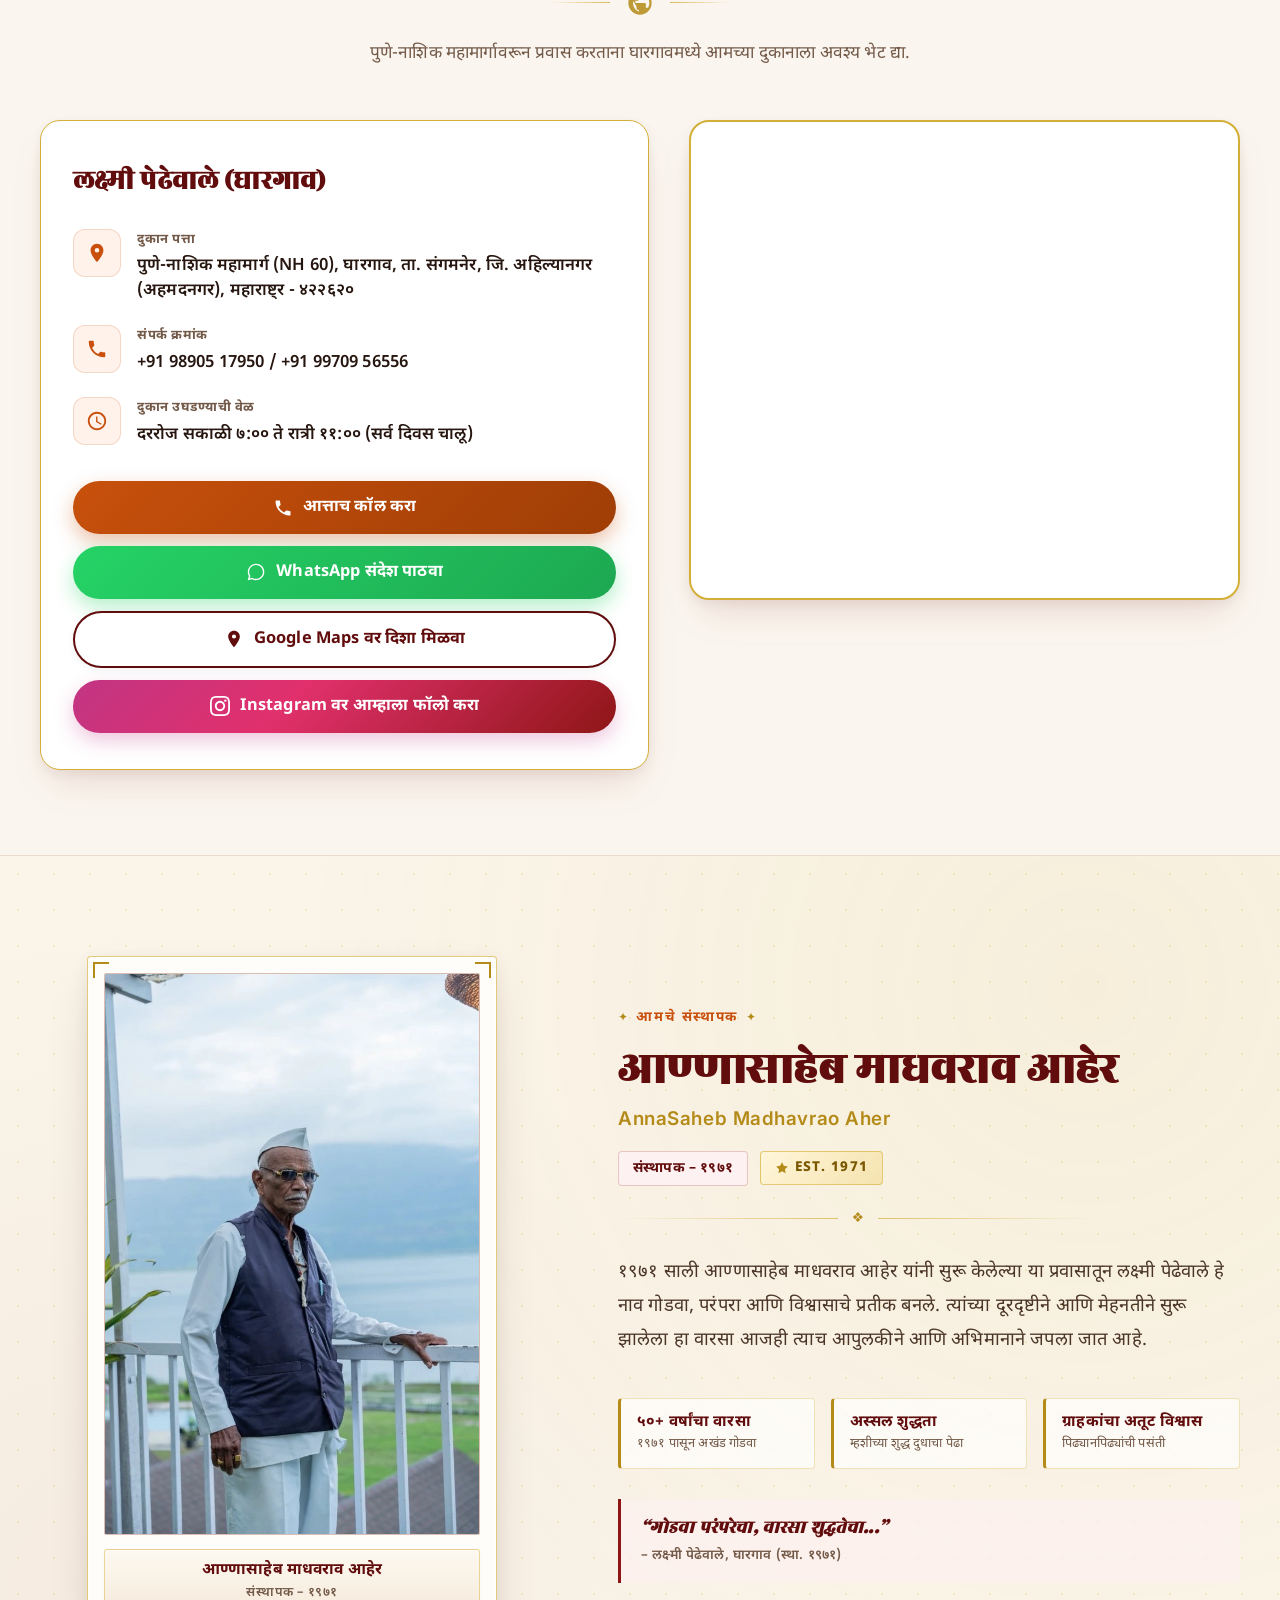
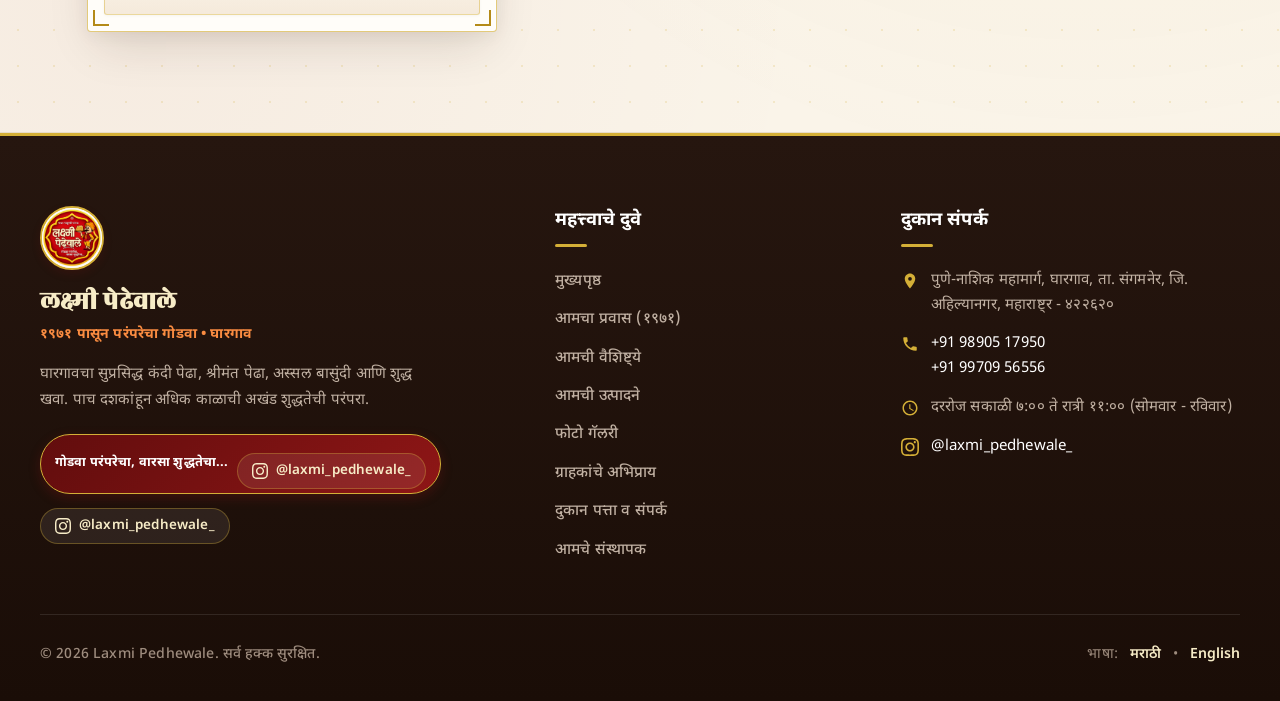
==== commit 9f42374b: "Probably last Edit" ====
--- a/index.html
+++ b/index.html
@@ -1359,7 +1359,7 @@
             </div>
 
             <div class="founder-plaque">
-              <span class="founder-plaque-title" data-mr="अण्णासाहेब माधवराव आहेर"
+              <span class="founder-plaque-title" data-mr="आण्णासाहेब माधवराव आहेर"
                 data-en="AnnaSaheb Madhavrao Aher">अण्णासाहेब माधवराव आहेर</span>
               <span class="founder-plaque-sub" data-mr="संस्थापक – १९७१" data-en="Founder – 1971">संस्थापक – १९७१</span>
             </div>
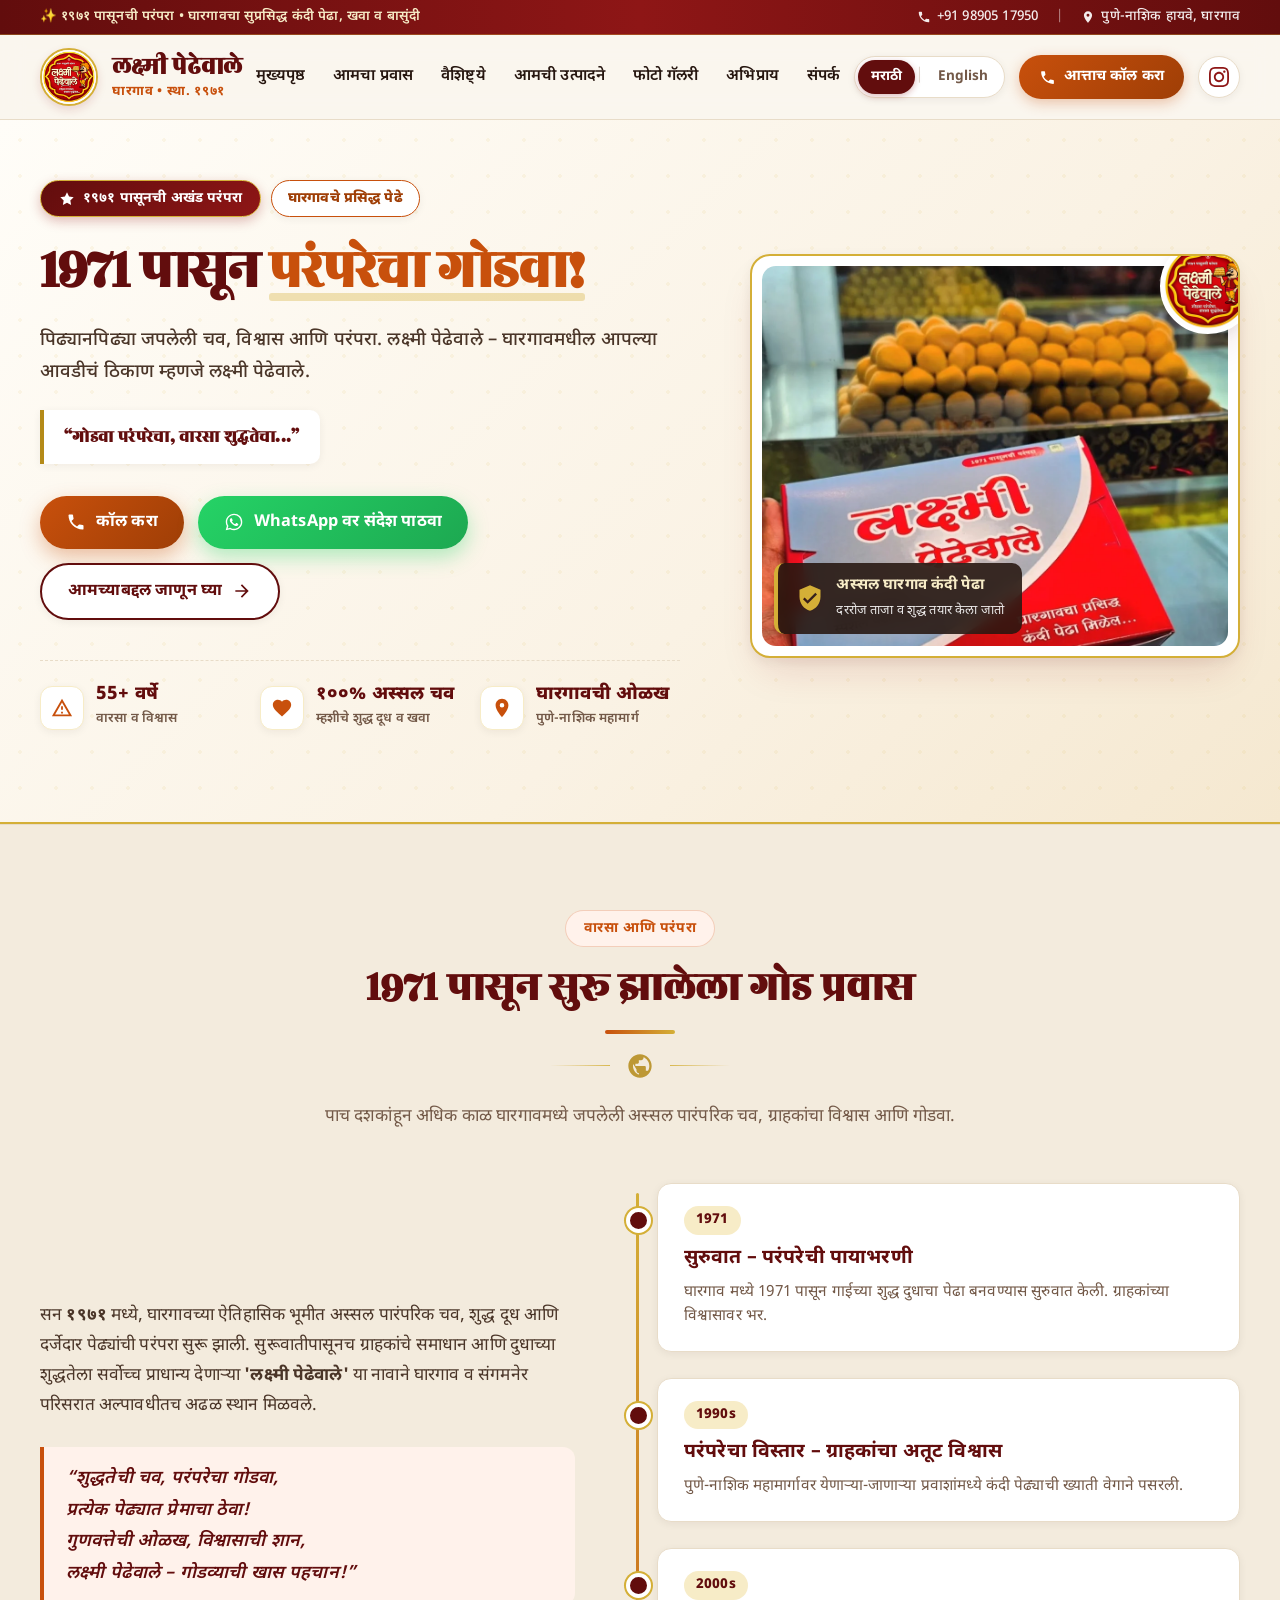
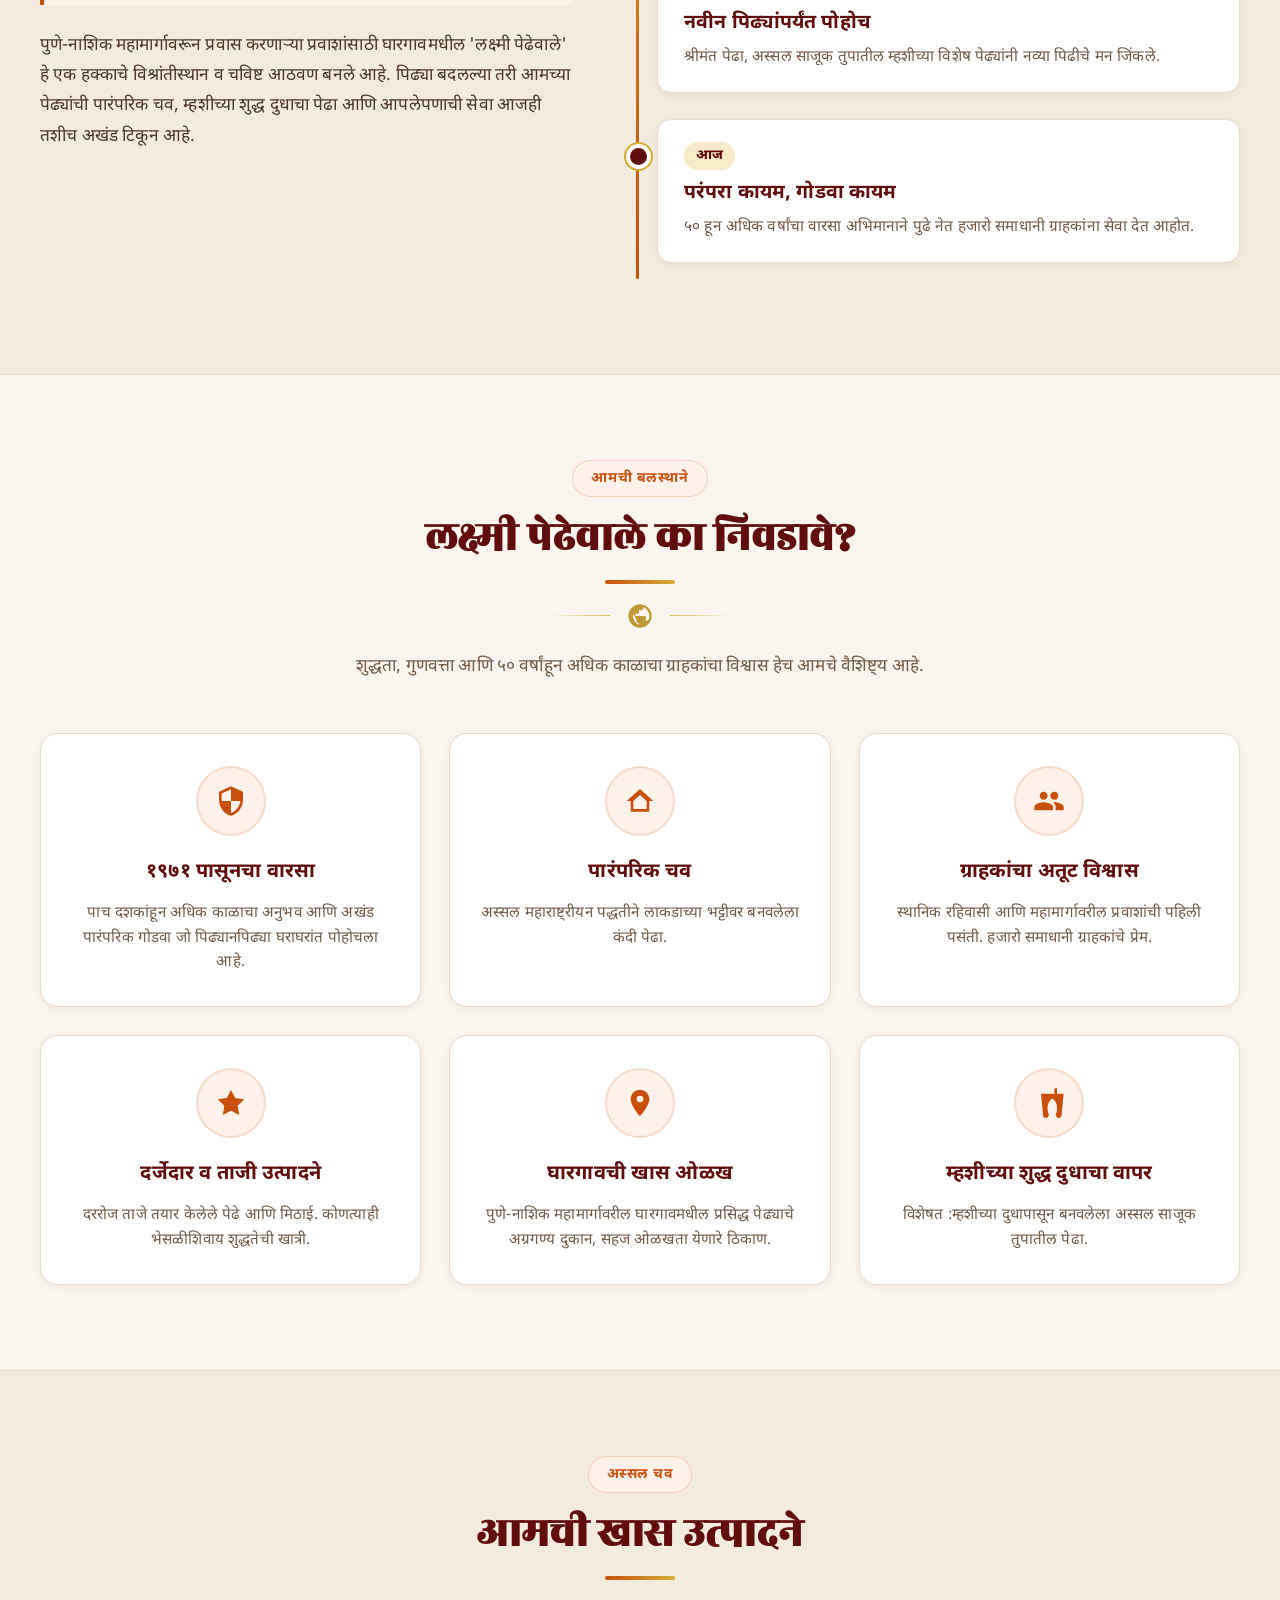
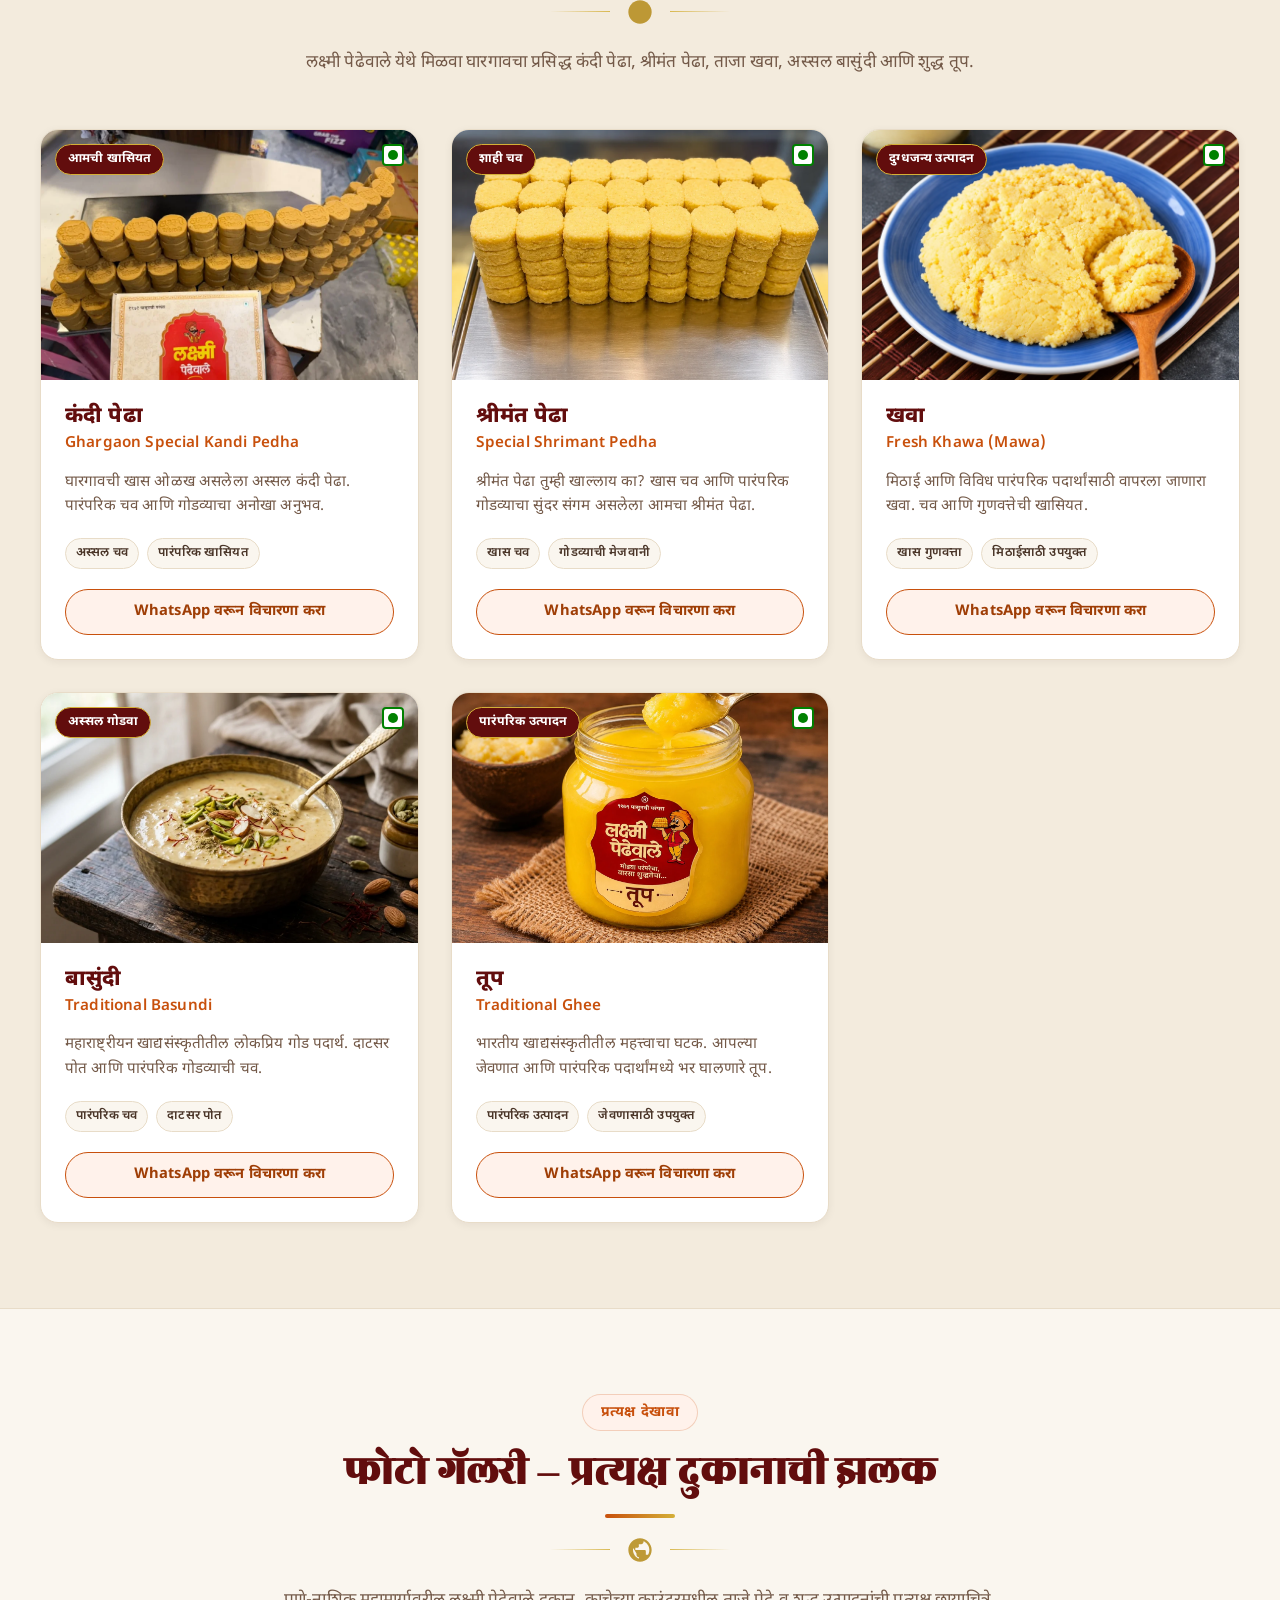
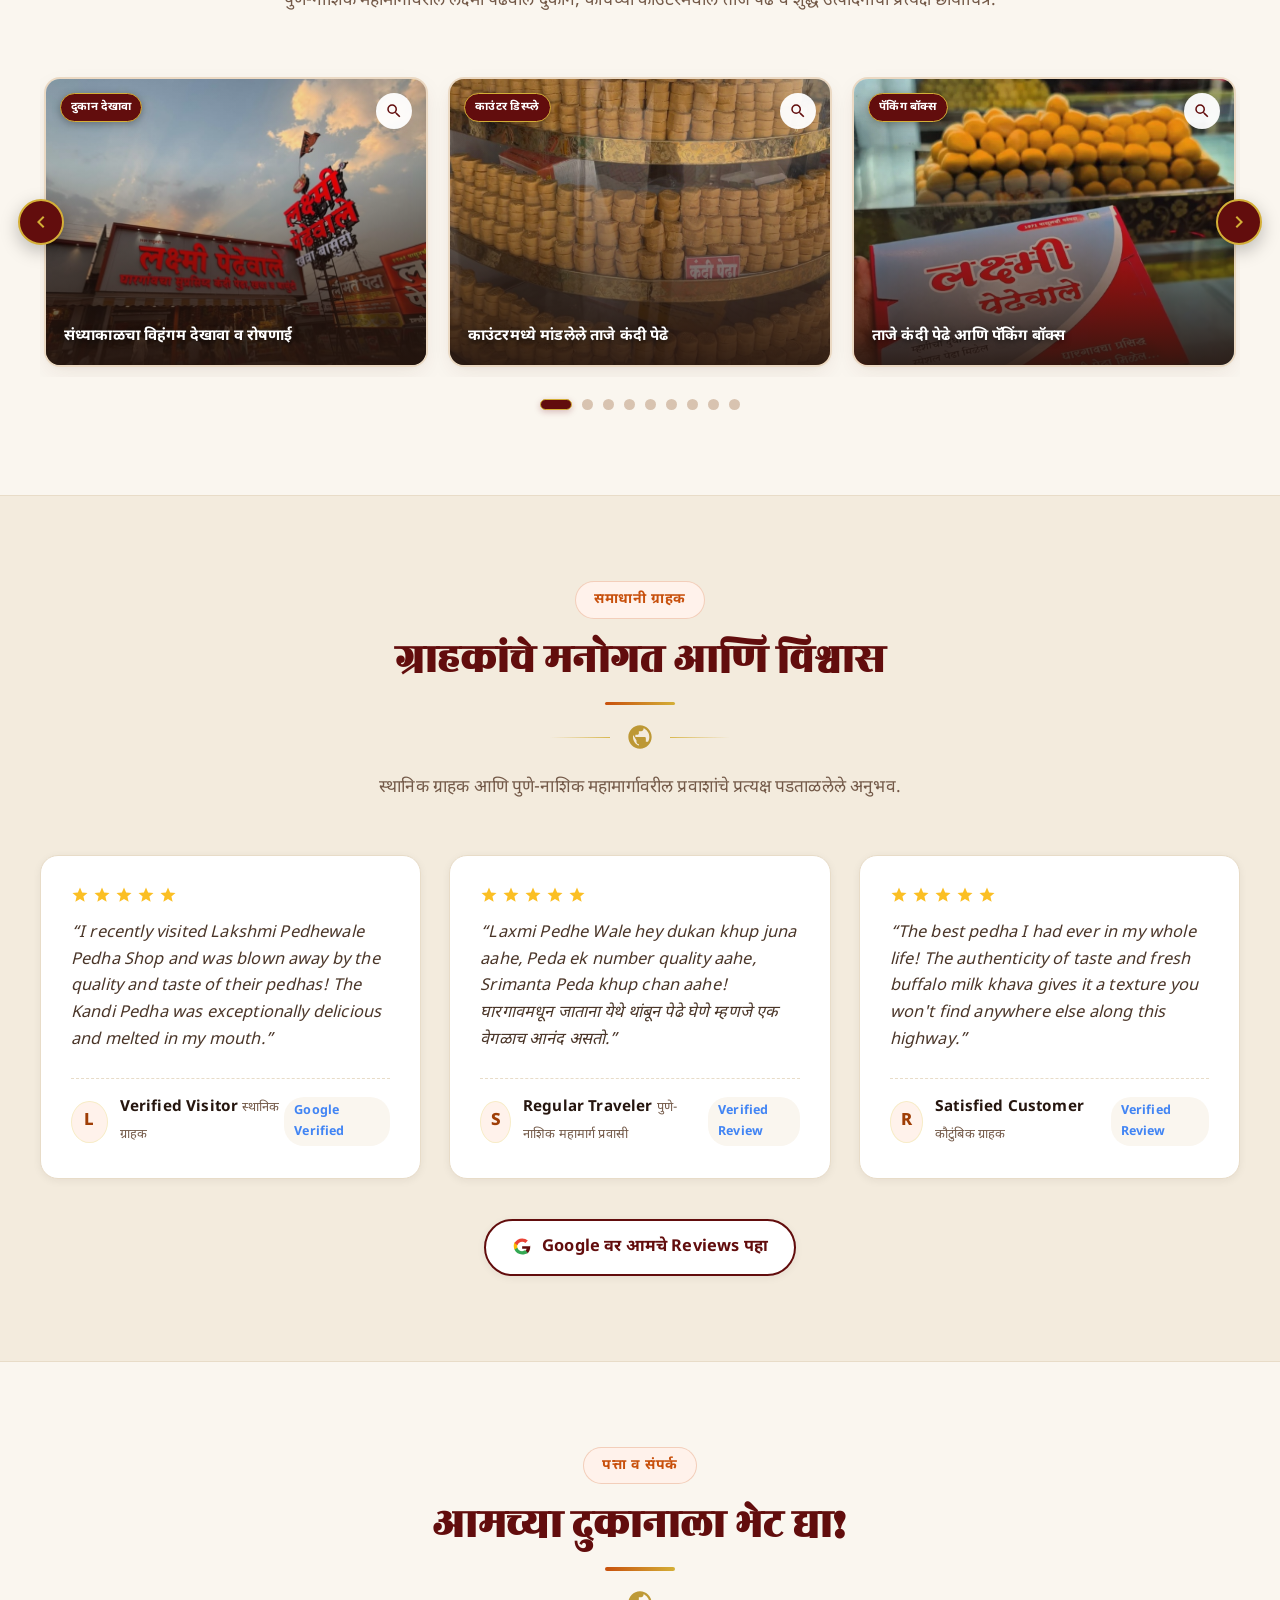
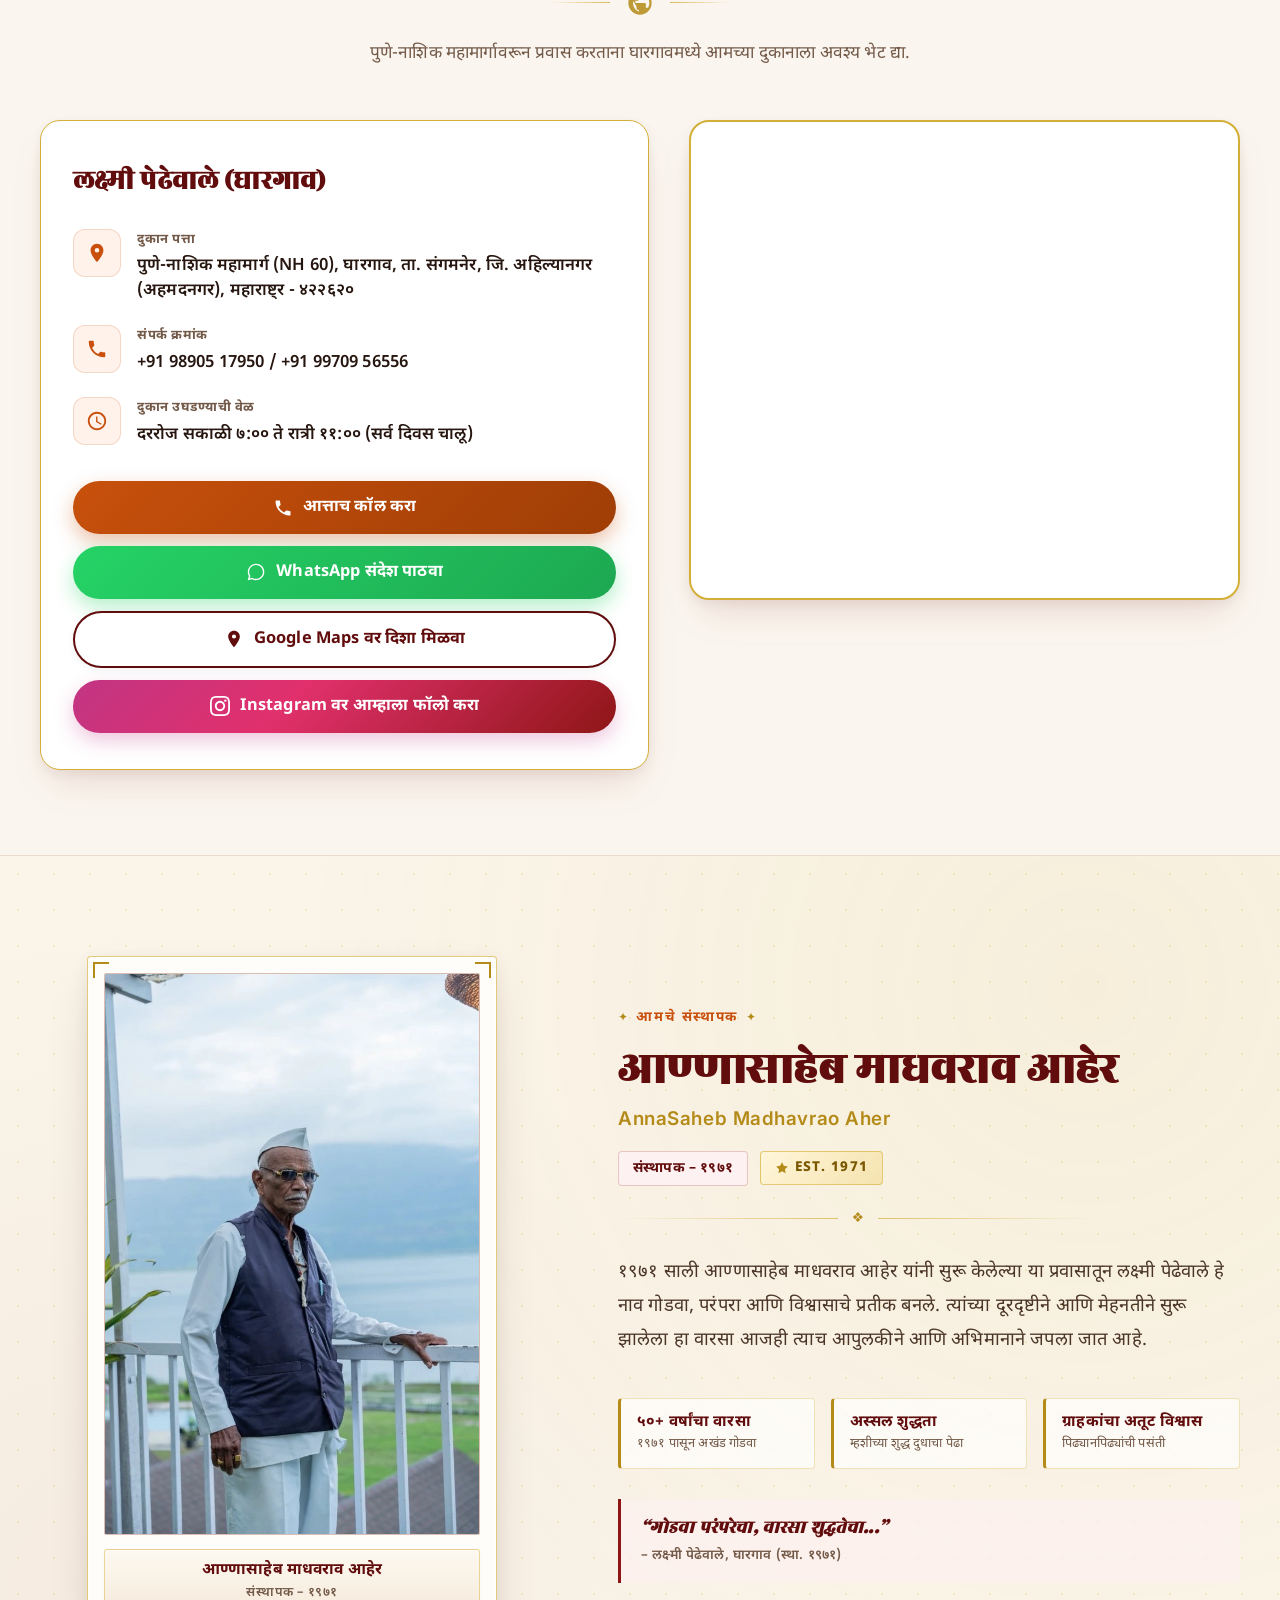
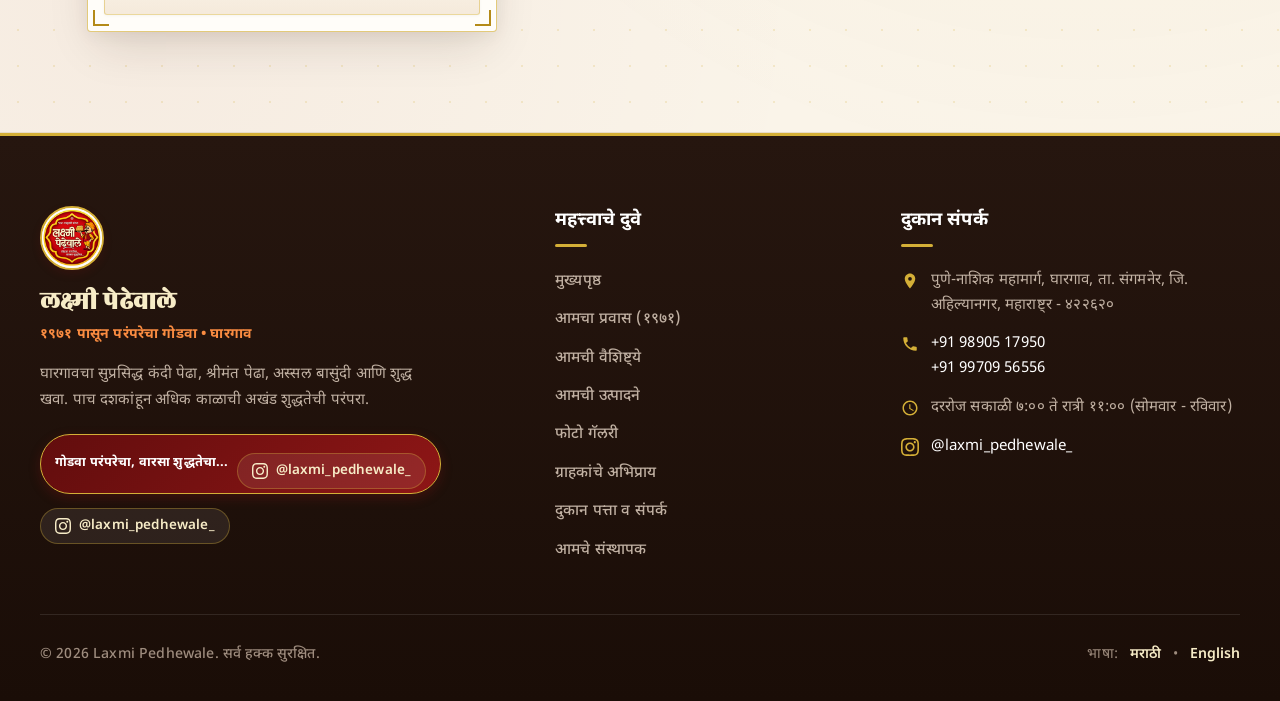
==== commit 99782c46: "Optimize website performance and technical SEO" ====
--- a/index.html
+++ b/index.html
@@ -11,26 +11,24 @@
   <!-- Primary SEO Meta Tags -->
   <meta name="description"
     content="लक्ष्मी पेढेवाले (Laxmi Pedhewale) – १९७१ पासून घारगाव, संगमनेर (पुणे-नाशिक हायवे) येथील सुप्रसिद्ध कंदी पेढे, म्हशीच्या दुधाचे स्पेशल पेढे, श्रीमंत पेढा, अस्सल बासुंदी आणि शुद्ध खवा. दर्जेदार पारंपरिक चव!">
-  <meta name="keywords"
-    content="Best Pedha in Ghargoan, Pedha Shop in Ghargoan, Laxmi Pedhewale Ghargoan, Best Pedhe in Ghargoan, Pedha in Sangamner, Sweet Shop in Ghargoan, Famous Pedha Shop in Ghargoan, घारगावमधील प्रसिद्ध पेढे, घारगाव पेढे, घारगाव पेढ्याचे दुकान, लक्ष्मी पेढेवाले, संगमनेरमधील पेढे, अहिल्यानगर पेढे, घारगावमधील नंबर १ पेढे, Traditional Maharashtrian Pedha, Authentic Pedha Shop, Famous Sweet Shop in Sangamner, Pune Nashik Highway pedha">
   <meta name="author" content="Laxmi Pedhewale">
   <meta name="robots" content="index, follow">
-  <link rel="canonical" href="https://laxmipedhewale.com/">
+  <link rel="canonical" href="https://www.laxmipedhewale.com/">
 
   <!-- Multilingual Hreflang SEO Tags -->
-  <link rel="alternate" hreflang="mr-IN" href="https://laxmipedhewale.com/">
-  <link rel="alternate" hreflang="mr" href="https://laxmipedhewale.com/">
-  <link rel="alternate" hreflang="en-IN" href="https://laxmipedhewale.com/en/">
-  <link rel="alternate" hreflang="en" href="https://laxmipedhewale.com/en/">
-  <link rel="alternate" hreflang="x-default" href="https://laxmipedhewale.com/">
+  <link rel="alternate" hreflang="mr-IN" href="https://www.laxmipedhewale.com/">
+  <link rel="alternate" hreflang="mr" href="https://www.laxmipedhewale.com/">
+  <link rel="alternate" hreflang="en-IN" href="https://www.laxmipedhewale.com/en/">
+  <link rel="alternate" hreflang="en" href="https://www.laxmipedhewale.com/en/">
+  <link rel="alternate" hreflang="x-default" href="https://www.laxmipedhewale.com/">
 
   <!-- Open Graph / Facebook / WhatsApp -->
   <meta property="og:type" content="business.business">
-  <meta property="og:url" content="https://laxmipedhewale.com/">
+  <meta property="og:url" content="https://www.laxmipedhewale.com/">
   <meta property="og:title" content="लक्ष्मी पेढेवाले घारगाव | १९७१ पासूनचे प्रसिद्ध कंदी पेढे">
   <meta property="og:description"
     content="पिढ्यानपिढ्या जपलेली अस्सल पारंपरिक चव, विश्वास आणि गोडवा. घारगाव, संगमनेर (पुणे-नाशिक हायवे). आत्ताच कॉल करा किंवा WhatsApp करा.">
-  <meta property="og:image" content="https://laxmipedhewale.com/assets/images/kandi-pedha-box.webp">
+  <meta property="og:image" content="https://www.laxmipedhewale.com/assets/images/kandi-pedha-box.webp">
   <meta property="og:locale" content="mr_IN">
   <meta property="og:locale:alternate" content="en_IN">
   <meta property="og:site_name" content="लक्ष्मी पेढेवाले (Laxmi Pedhewale)">
@@ -39,13 +37,24 @@
   <meta name="twitter:card" content="summary_large_image">
   <meta name="twitter:title" content="लक्ष्मी पेढेवाले घारगाव – १९७१ पासून परंपरेचा गोडवा!">
   <meta name="twitter:description"
-    content="घारगावमधील नंबर १ पेढे. कंदी पेढा, म्हशीच्या दुधाचा स्पेशल पेढा, श्रीमंत पेढा, बासुंदी व खवा.">
-  <meta name="twitter:image" content="https://laxmipedhewale.com/assets/images/kandi-pedha-box.webp">
+    content="घारगावचे सुप्रसिद्ध पारंपरिक पेढे. कंदी पेढा, म्हशीच्या दुधाचा स्पेशल पेढा, श्रीमंत पेढा, बासुंदी व खवा.">
+  <meta name="twitter:image" content="https://www.laxmipedhewale.com/assets/images/kandi-pedha-box.webp">
 
   <!-- Mobile Theme & Favicon -->
   <meta name="theme-color" content="#8E1616">
-  <link rel="icon" type="image/png" href="assets/images/favicon.png">
-  <link rel="apple-touch-icon" href="assets/images/favicon.png">
+  <link rel="icon" type="image/png" sizes="32x32" href="assets/images/favicon-32x32.png">
+  <link rel="icon" type="image/png" sizes="192x192" href="assets/images/favicon.png">
+  <link rel="apple-touch-icon" sizes="180x180" href="assets/images/apple-touch-icon.png">
+  <link rel="manifest" href="site.webmanifest">
+
+  <!-- Preconnect and Google Fonts -->
+  <link rel="preconnect" href="https://fonts.googleapis.com">
+  <link rel="preconnect" href="https://fonts.gstatic.com" crossorigin>
+  <link rel="stylesheet"
+    href="https://fonts.googleapis.com/css2?family=Inter:wght@400;500;600;700&family=Mukta:wght@400;500;600;700;800&family=Noto+Sans+Devanagari:wght@400;500;600;700;800&family=Rozha+One&family=Yatra+One&display=swap">
+
+  <!-- Preload Critical Above-The-Fold Hero Image -->
+  <link rel="preload" as="image" href="assets/images/kandi-pedha-box.webp" type="image/webp" fetchpriority="high">
 
   <!-- Stylesheet -->
   <link rel="stylesheet" href="assets/css/style.css">
@@ -55,14 +64,14 @@
   {
     "@context": "https://schema.org",
     "@type": "Bakery",
-    "@id": "https://laxmipedhewale.com/#business",
+    "@id": "https://www.laxmipedhewale.com/#business",
     "name": "लक्ष्मी पेढेवाले (Laxmi Pedhewale)",
     "alternateName": ["Laxmi Pedha Center", "Laxmi Pedhe Wale Ghargaon", "Laxmi Petha Center"],
     "description": "Established in 1971, Laxmi Pedhewale is Ghargaon's most famous traditional sweet shop on Pune-Nashik Highway, renowned for authentic Kandi Pedha, Special Buffalo Milk Pedha, Shrimant Pedha, pure Khava and rich Basundi.",
     "foundingDate": "1971",
-    "image": "https://laxmipedhewale.com/assets/images/brand-logo.webp",
-    "logo": "https://laxmipedhewale.com/assets/images/brand-logo.webp",
-    "url": "https://laxmipedhewale.com/",
+    "image": "https://www.laxmipedhewale.com/assets/images/brand-logo.webp",
+    "logo": "https://www.laxmipedhewale.com/assets/images/brand-logo.webp",
+    "url": "https://www.laxmipedhewale.com/",
     "telephone": "+919890517950",
     "priceRange": "₹₹",
     "servesCuisine": "Maharashtrian Sweets, Traditional Indian Confectionery",
@@ -88,7 +97,8 @@
       }
     ],
     "sameAs": [
-      "https://share.google/QgUC6UqEbVg8pcY6J"
+      "https://share.google/QgUC6UqEbVg8pcY6J",
+      "https://www.instagram.com/laxmi_pedhewale_/"
     ],
     "hasOfferCatalog": {
       "@type": "OfferCatalog",
@@ -97,41 +107,55 @@
         {
           "@type": "Offer",
           "itemOffered": {
-            "@type": "MenuItem",
-            "name": "Ghargaon Famous Kandi Pedha (घारगावचा सुप्रसिद्ध कंदी पेढा)",
-            "description": "Authentic rich golden slow-reduced milk pedha"
+            "@type": "Product",
+            "name": "घारगावचा सुप्रसिद्ध कंदी पेढा (Ghargaon Famous Kandi Pedha)",
+            "description": "पारंपरिक मंद आचेवर आटवलेल्या खव्यापासून तयार केलेला अस्सल कंदी पेढा.",
+            "image": "https://www.laxmipedhewale.com/assets/images/kandi.webp"
           }
         },
         {
           "@type": "Offer",
           "itemOffered": {
-            "@type": "MenuItem",
-            "name": "Special Buffalo Milk Pedha (म्हशीच्या दुधाचा स्पेशल पेढा)",
-            "description": "Creamy pedha prepared from pure buffalo milk"
+            "@type": "Product",
+            "name": "म्हशीच्या दुधाचा स्पेशल पेढा (Special Buffalo Milk Pedha)",
+            "description": "म्हशीच्या शुद्ध दुधापासून तयार केलेला दाणेदार व चविष्ट पेढा.",
+            "image": "https://www.laxmipedhewale.com/assets/images/product-shrimant-pedha.webp"
           }
         },
         {
           "@type": "Offer",
           "itemOffered": {
-            "@type": "MenuItem",
-            "name": "Shrimant Pedha (श्रीमंत पेढा)",
-            "description": "Royal traditional recipe sweet enriched with saffron"
+            "@type": "Product",
+            "name": "श्रीमंत पेढा (Shrimant Pedha)",
+            "description": "केशरयुक्त शाही पारंपरिक पद्धतीचा श्रीमंत पेढा.",
+            "image": "https://www.laxmipedhewale.com/assets/images/shreemant.webp"
           }
         },
         {
           "@type": "Offer",
           "itemOffered": {
-            "@type": "MenuItem",
-            "name": "Authentic Basundi (अस्सल बासुंदी)",
-            "description": "Slow-simmered rich thickened milk delicacy with cardamom and dry fruits"
+            "@type": "Product",
+            "name": "अस्सल बासुंदी (Authentic Basundi)",
+            "description": "वेलची आणि सुकामेव्याने सजलेली पारंपरिक घट्ट बासुंदी.",
+            "image": "https://www.laxmipedhewale.com/assets/images/product-basundi.webp"
           }
         },
         {
           "@type": "Offer",
           "itemOffered": {
-            "@type": "MenuItem",
-            "name": "Pure Fresh Khava / Mawa (शुद्ध खवा)",
-            "description": "100% pure traditional fresh milk solids"
+            "@type": "Product",
+            "name": "ताजा शुद्ध खवा (Pure Fresh Khava / Mawa)",
+            "description": "१००% शुद्ध, ताजा व भेसळमुक्त खवा.",
+            "image": "https://www.laxmipedhewale.com/assets/images/khava.webp"
+          }
+        },
+        {
+          "@type": "Offer",
+          "itemOffered": {
+            "@type": "Product",
+            "name": "अस्सल साजूक तूप (Traditional Pure Ghee)",
+            "description": "पारंपरिक पद्धतीने तयार केलेले अस्सल व शुद्ध साजूक तूप.",
+            "image": "https://www.laxmipedhewale.com/assets/images/ghee.webp"
           }
         }
       ]
@@ -139,36 +163,23 @@
   }
   </script>
 
-  <!-- BreadcrumbList Schema -->
+  <!-- WebSite Schema -->
   <script type="application/ld+json">
   {
     "@context": "https://schema.org",
-    "@type": "BreadcrumbList",
-    "itemListElement": [
-      {
-        "@type": "ListItem",
-        "position": 1,
-        "name": "Home / मुख्यपृष्ठ",
-        "item": "https://laxmipedhewale.com/"
-      },
-      {
-        "@type": "ListItem",
-        "position": 2,
-        "name": "Our Products / आमची उत्पादने",
-        "item": "https://laxmipedhewale.com/#products"
-      },
-      {
-        "@type": "ListItem",
-        "position": 3,
-        "name": "Contact / संपर्क",
-        "item": "https://laxmipedhewale.com/#contact"
-      }
-    ]
+    "@type": "WebSite",
+    "@id": "https://www.laxmipedhewale.com/#website",
+    "url": "https://www.laxmipedhewale.com/",
+    "name": "Laxmi Pedhewale",
+    "alternateName": "लक्ष्मी पेढेवाले",
+    "inLanguage": ["mr-IN", "en-IN"]
   }
   </script>
 </head>
 
 <body lang="mr" data-lang="mr">
+  <!-- Accessibility: Skip to Main Content Link -->
+  <a href="#home" class="skip-to-content" data-mr="मुख्य मजकुराकडे जा" data-en="Skip to main content">मुख्य मजकुराकडे जा</a>
 
   <!-- Top Announcement Bar -->
   <div class="top-bar">
@@ -288,8 +299,8 @@
               <span data-mr="१९७१ पासूनची अखंड परंपरा" data-en="Unbroken Heritage Since 1971">१९७१ पासूनची अखंड
                 परंपरा</span>
             </span>
-            <span class="hero-badge-rank" data-mr="घारगावमधील नंबर १ पेढे" data-en="Ghargaon's #1 Pedha Choice">
-              घारगावमधील नंबर १ पेढे
+            <span class="hero-badge-rank" data-mr="घारगावचे प्रसिद्ध पेढे" data-en="Ghargaon's Famous Pedha">
+              घारगावचे प्रसिद्ध पेढे
             </span>
           </div>
 
@@ -388,7 +399,7 @@
           <div class="hero-main-card">
             <img src="assets/images/kandi-pedha-box.webp"
               alt="लक्ष्मी पेढेवाले घारगावचे प्रसिद्ध कंदी पेढे आणि पॅकिंग बॉक्स" class="hero-image" width="600"
-              height="380">
+              height="380" fetchpriority="high">
 
             <div class="hero-floating-badge">
               <svg viewBox="0 0 24 24" width="28" height="28" fill="var(--color-gold)">
@@ -470,8 +481,8 @@
           <div class="timeline-card">
             <span class="timeline-node"></span>
             <span class="timeline-year-tag">1971</span>
-            <h4 data-mr="सुरुवात – परंपरेची पायाभरणी" data-en="The Beginning – Laying the Foundation">सुरुवात – परंपरेची
-              पायाभरणी</h4>
+            <h3 data-mr="सुरुवात – परंपरेची पायाभरणी" data-en="The Beginning – Laying the Foundation">सुरुवात – परंपरेची
+              पायाभरणी</h3>
             <p data-mr="घारगाव मध्ये 1971 पासून गाईच्या शुद्ध दुधाचा पेढा बनवण्यास सुरुवात केली. ग्राहकांच्या विश्वासावर भर."
               data-en="Started crafting traditional pedhas using pure cow's milk in Ghargaon in 1971, building on customer trust.">
               घारगाव मध्ये 1971 पासून गाईच्या शुद्ध दुधाचा पेढा बनवण्यास सुरुवात केली. ग्राहकांच्या विश्वासावर भर.</p>
@@ -480,8 +491,8 @@
           <div class="timeline-card">
             <span class="timeline-node"></span>
             <span class="timeline-year-tag">1990s</span>
-            <h4 data-mr="परंपरेचा विस्तार – ग्राहकांचा अतूट विश्वास" data-en="Growing Heritage – Deepening Trust">
-              परंपरेचा विस्तार – ग्राहकांचा अतूट विश्वास</h4>
+            <h3 data-mr="परंपरेचा विस्तार – ग्राहकांचा अतूट विश्वास" data-en="Growing Heritage – Deepening Trust">
+              परंपरेचा विस्तार – ग्राहकांचा अतूट विश्वास</h3>
             <p data-mr="पुणे-नाशिक महामार्गावर येणाऱ्या-जाणाऱ्या प्रवाशांमध्ये कंदी पेढ्याची ख्याती वेगाने पसरली."
               data-en="Reputation of our Kandi Pedha spread widely among travelers along the Pune-Nashik highway route.">
               पुणे-नाशिक महामार्गावर येणाऱ्या-जाणाऱ्या प्रवाशांमध्ये कंदी पेढ्याची ख्याती वेगाने पसरली.</p>
@@ -490,7 +501,7 @@
           <div class="timeline-card">
             <span class="timeline-node"></span>
             <span class="timeline-year-tag">2000s</span>
-            <h4 data-mr="नवीन पिढ्यांपर्यंत पोहोच" data-en="Reaching New Generations">नवीन पिढ्यांपर्यंत पोहोच</h4>
+            <h3 data-mr="नवीन पिढ्यांपर्यंत पोहोच" data-en="Reaching New Generations">नवीन पिढ्यांपर्यंत पोहोच</h3>
             <p data-mr="श्रीमंत पेढा, अस्सल साजूक तुपातील म्हशीच्या विशेष पेढ्यांनी नव्या पिढीचे मन जिंकले."
               data-en="Shrimant Pedha and special buffalo milk pedhas crafted in pure desi ghee won over the hearts of the new generation.">
               श्रीमंत पेढा, अस्सल साजूक तुपातील म्हशीच्या विशेष पेढ्यांनी नव्या पिढीचे मन जिंकले.</p>
@@ -499,8 +510,8 @@
           <div class="timeline-card">
             <span class="timeline-node"></span>
             <span class="timeline-year-tag" data-mr="आज" data-en="Today">आज</span>
-            <h4 data-mr="परंपरा कायम, गोडवा कायम" data-en="Continuing the Legacy of Sweetness">परंपरा कायम, गोडवा कायम
-            </h4>
+            <h3 data-mr="परंपरा कायम, गोडवा कायम" data-en="Continuing the Legacy of Sweetness">परंपरा कायम, गोडवा कायम
+            </h3>
             <p data-mr="५० हून अधिक वर्षांचा वारसा अभिमानाने पुढे नेत हजारो समाधानी ग्राहकांना सेवा देत आहोत."
               data-en="Proudly continuing a five-decade legacy, serving thousands of satisfied families and travelers.">
               ५० हून अधिक वर्षांचा वारसा अभिमानाने पुढे नेत हजारो समाधानी ग्राहकांना सेवा देत आहोत.</p>
@@ -658,7 +669,7 @@
         <!-- Product 1: Kandi Pedha -->
         <div class="product-card">
           <div class="product-image-box">
-            <img src="assets/images/kandi.png" alt="घारगावचा प्रसिद्ध अस्सल कंदी पेढा - लक्ष्मी पेढेवाले" loading="lazy"
+            <img src="assets/images/kandi.webp" alt="घारगावचा प्रसिद्ध अस्सल कंदी पेढा - लक्ष्मी पेढेवाले" loading="lazy"
               width="400" height="250">
             <span class="product-tag" data-mr="आमची खासियत" data-en="Our Specialty">आमची खासियत</span>
             <div class="product-veg-mark" title="100% शाकाहारी"></div>
@@ -693,7 +704,7 @@
         <!-- Product 2: Shrimant Pedha -->
         <div class="product-card">
           <div class="product-image-box">
-            <img src="assets/images/shreemant.png" alt="शाही चवीचा खास श्रीमंत पेढा - लक्ष्मी पेढेवाले" loading="lazy"
+            <img src="assets/images/shreemant.webp" alt="शाही चवीचा खास श्रीमंत पेढा - लक्ष्मी पेढेवाले" loading="lazy"
               width="400" height="250">
             <span class="product-tag" data-mr="शाही चव" data-en="Royal Taste">शाही चव</span>
             <div class="product-veg-mark" title="100% शाकाहारी"></div>
@@ -727,7 +738,7 @@
         <!-- Product 3: Khawa -->
         <div class="product-card">
           <div class="product-image-box">
-            <img src="assets/images/khava.png" alt="मिठाईसाठी १००% शुद्ध व ताजा खवा - लक्ष्मी पेढेवाले" loading="lazy"
+            <img src="assets/images/khava.webp" alt="मिठाईसाठी १००% शुद्ध व ताजा खवा - लक्ष्मी पेढेवाले" loading="lazy"
               width="400" height="250">
             <span class="product-tag" data-mr="दुग्धजन्य उत्पादन" data-en="Dairy Product">दुग्धजन्य उत्पादन</span>
             <div class="product-veg-mark" title="100% शाकाहारी"></div>
@@ -796,7 +807,7 @@
         <!-- Product 5: Ghee -->
         <div class="product-card">
           <div class="product-image-box">
-            <img src="assets/images/ghee.png" alt="अस्सल व शुद्ध पारंपरिक साजूक तूप - लक्ष्मी पेढेवाले" loading="lazy"
+            <img src="assets/images/ghee.webp" alt="अस्सल व शुद्ध पारंपरिक साजूक तूप - लक्ष्मी पेढेवाले" loading="lazy"
               width="400" height="250">
             <span class="product-tag" data-mr="पारंपरिक उत्पादन" data-en="Traditional Product">पारंपरिक उत्पादन</span>
             <div class="product-veg-mark" title="100% शाकाहारी"></div>
@@ -953,11 +964,11 @@
             </div>
 
             <!-- Slide 5: Authentic Kandi Pedha -->
-            <div class="gallery-slide" data-index="4" data-full-img="assets/images/kandi.png"
+            <div class="gallery-slide" data-index="4" data-full-img="assets/images/kandi.webp"
               data-caption="घारगावचा प्रसिद्ध अस्सल कंदी पेढा – मंद आचेवर भाजलेली सोनेरी चव">
               <div class="gallery-card">
                 <span class="gallery-badge-pill" data-mr="खासियत" data-en="Our Specialty">खासियत</span>
-                <img src="assets/images/kandi.png" alt="घारगावचा प्रसिद्ध कंदी पेढा" loading="lazy" width="450"
+                <img src="assets/images/kandi.webp" alt="घारगावचा प्रसिद्ध कंदी पेढा" loading="lazy" width="450"
                   height="300">
                 <div class="gallery-overlay">
                   <span class="gallery-caption" data-mr="दाणेदार अस्सल कंदी पेढा"
@@ -973,11 +984,11 @@
             </div>
 
             <!-- Slide 6: Shrimant Pedha -->
-            <div class="gallery-slide" data-index="5" data-full-img="assets/images/shreemant.png"
+            <div class="gallery-slide" data-index="5" data-full-img="assets/images/shreemant.webp"
               data-caption="श्रीमंत पेढा – पुरंदरची पारंपरिक शाही चव व अनोखा गोडवा">
               <div class="gallery-card">
                 <span class="gallery-badge-pill" data-mr="शाही चव" data-en="Royal Taste">शाही चव</span>
-                <img src="assets/images/shreemant.png" alt="श्रीमंत पेढा" loading="lazy" width="450" height="300">
+                <img src="assets/images/shreemant.webp" alt="श्रीमंत पेढा" loading="lazy" width="450" height="300">
                 <div class="gallery-overlay">
                   <span class="gallery-caption" data-mr="श्रीमंत पेढा – शाही चव"
                     data-en="Shrimant Pedha – Royal Tradition">श्रीमंत पेढा – शाही चव</span>
@@ -1027,6 +1038,66 @@
                   <svg viewBox="0 0 24 24">
                     <path
                       d="M15.5 14h-.79l-.28-.27A6.471 6.471 0 0016 9.5 6.5 6.5 0 109.5 16c1.61 0 3.09-.59 4.23-1.57l.27.28v.79l5 4.99L20.49 19l-4.99-5zm-6 0C7.01 14 5 11.99 5 9.5S7.01 5 9.5 5 14 7.01 14 9.5 11.99 14 9.5 14z" />
+                  </svg>
+                </div>
+              </div>
+            </div>
+
+            <!-- Slide 9: Radiant Night Facade -->
+            <div class="gallery-slide" data-index="8" data-full-img="assets/images/shop-night-facade.webp"
+              data-caption="लक्ष्मी पेढेवाले – रात्रीचा मनमोहक देखावा व तेजस्वी नामफलक (पुणे-नाशिक महामार्ग)">
+              <div class="gallery-card">
+                <span class="gallery-badge-pill" data-mr="रात्रीचा देखावा" data-en="Night Facade">रात्रीचा देखावा</span>
+                <img src="assets/images/shop-night-facade.webp" alt="लक्ष्मी पेढेवाले रात्रीचा मनमोहक देखावा" loading="lazy"
+                  width="450" height="300">
+                <div class="gallery-overlay">
+                  <span class="gallery-caption" data-mr="रात्रीचा तेजस्वी देखावा"
+                    data-en="Radiant Night View">रात्रीचा तेजस्वी देखावा</span>
+                </div>
+                <div class="gallery-zoom-icon" title="मोठे करा / Zoom">
+                  <svg viewBox="0 0 24 24">
+                    <path
+                      d="M15.5 14h-.79l-.28-.27A6.471 6.471 0 0016 9.5 6.5 6.5 0 109.5 16c1.61 0 3.09-.59 4.23-1.57l.27.28v.79l5 4.99L20.49 19l-4.99-5zm-6 0C7.01 14 5 11.99 5 9.5S7.01 5 9.5 5 14 7.01 14 9.5 11.99 14 9.5 14z" />
+                  </svg>
+                </div>
+              </div>
+            </div>
+
+            <!-- Slide 10: Pure Khava Preparation -->
+            <div class="gallery-slide" data-index="9" data-full-img="assets/images/khava-preparation.webp"
+              data-caption="म्हशीच्या शुद्ध दुधापासून पारंपरिक पद्धतीने तयार होणारा अस्सल दाणेदार ताजा खवा">
+              <div class="gallery-card">
+                <span class="gallery-badge-pill" data-mr="शुद्ध खवा" data-en="Pure Khava">शुद्ध खवा</span>
+                <img src="assets/images/khava-preparation.webp" alt="ताजा दाणेदार खवा तयार करताना" loading="lazy"
+                  width="450" height="300">
+                <div class="gallery-overlay">
+                  <span class="gallery-caption" data-mr="ताजा शुद्ध दाणेदार खवा"
+                    data-en="Fresh Granular Khava">ताजा शुद्ध दाणेदार खवा</span>
+                </div>
+                <div class="gallery-zoom-icon" title="मोठे करा / Zoom">
+                  <svg viewBox="0 0 24 24">
+                    <path
+                      d="M15.5 14h-.79l-.28-.27A6.471 6.471 0 0016 9.5 6.5 6.5 0 109.5 16c1.61 0 3.09-.59 4.23-1.57l.27.28v.79l5 4.99L20.49 19l-4.99-5zm-6 0C7.01 14 5 11.99 5 9.5S7.01 5 9.5 5 14 7.01 14 9.5 11.99 14 9.5 14z" />
+                  </svg>
+                </div>
+              </div>
+            </div>
+
+            <!-- Slide 11: Highway Landmark Branch -->
+            <div class="gallery-slide" data-index="10" data-full-img="assets/images/shop-day-highway.webp"
+              data-caption="पुणे-नाशिक महामार्ग (NH 60), घारगाव येथील ऐतिहासिक मुख्य शाखा">
+              <div class="gallery-card">
+                <span class="gallery-badge-pill" data-mr="महामार्ग शाखा" data-en="Highway Landmark">महामार्ग शाखा</span>
+                <img src="assets/images/shop-day-highway.webp" alt="पुणे-नाशिक महामार्गावरील मुख्य शाखा" loading="lazy"
+                  width="450" height="300">
+                <div class="gallery-overlay">
+                  <span class="gallery-caption" data-mr="पुणे-नाशिक महामार्ग मुख्य शाखा"
+                    data-en="Highway Landmark Shop">पुणे-नाशिक महामार्ग मुख्य शाखा</span>
+                </div>
+                <div class="gallery-zoom-icon" title="मोठे करा / Zoom">
+                  <svg viewBox="0 0 24 24">
+                    <path
+                      d="M15.5 14h-.79l-.28-.27A6.471 6.471 0 0016 9.5 6.5 6.5 0 109.5 16c1.61 0 3.09-.59 4.23-1.57l.27.28v.79l5 4.99L20.49 19l-4.99-5zm-6 0C7.01 14 5 11.99 5 9.5S7.01 5 9.5 5 14 7.01 14 9.5 14z" />
                   </svg>
                 </div>
               </div>
@@ -1354,13 +1425,13 @@
             <div class="founder-frame-corner bottom-right" aria-hidden="true"></div>
 
             <div class="founder-frame-inner">
-              <img src="assets/images/founder-annasaheb.webp" alt="अण्णासाहेब माधवराव आहेर – संस्थापक, लक्ष्मी पेढेवाले"
+              <img src="assets/images/founder-annasaheb.webp" alt="आण्णासाहेब माधवराव आहेर – संस्थापक, लक्ष्मी पेढेवाले"
                 class="founder-portrait-img" loading="lazy" width="683" height="1024">
             </div>
 
             <div class="founder-plaque">
               <span class="founder-plaque-title" data-mr="आण्णासाहेब माधवराव आहेर"
-                data-en="AnnaSaheb Madhavrao Aher">अण्णासाहेब माधवराव आहेर</span>
+                data-en="AnnaSaheb Madhavrao Aher">आण्णासाहेब माधवराव आहेर</span>
               <span class="founder-plaque-sub" data-mr="संस्थापक – १९७१" data-en="Founder – 1971">संस्थापक – १९७१</span>
             </div>
           </div>
@@ -1376,7 +1447,7 @@
             </div>
 
             <h2 class="founder-name-mr" data-mr="आण्णासाहेब माधवराव आहेर" data-en="AnnaSaheb Madhavrao Aher">
-              अण्णासाहेब माधवराव आहेर
+              आण्णासाहेब माधवराव आहेर
             </h2>
 
             <p class="founder-name-en" data-mr="AnnaSaheb Madhavrao Aher" data-en="अण्णासाहेब माधवराव आहेर">
@@ -1422,7 +1493,7 @@
             </div>
             <div class="founder-value-item">
               <span class="value-title" data-mr="अस्सल शुद्धता" data-en="Authentic Purity">अस्सल शुद्धता</span>
-              <span class="value-sub" data-mr="म्हशीच्या शुद्ध दुधाचा पेढा" data-en="Pure Buffalo Milk Khava">म्हशीच्या
+              <span class="value-sub" data-mr="म्हशीच्या शुद्ध दुधाचा पेढा" data-en="Pure Buffalo Milk Pedha">म्हशीच्या
                 शुद्ध दुधाचा पेढा</span>
             </div>
             <div class="founder-value-item">
@@ -1614,7 +1685,7 @@
       <button type="button" class="lightbox-nav lightbox-prev" id="lightboxPrev"
         aria-label="मागील छायाचित्र">&#10094;</button>
       <div class="lightbox-img-wrapper">
-        <img src="" alt="" class="lightbox-img" id="lightboxImg">
+        <img src="data:image/svg+xml,%3Csvg xmlns='http://www.w3.org/2000/svg' viewBox='0 0 1 1'%3E%3C/svg%3E" alt="लक्ष्मी पेढेवाले फोटो गॅलरी" class="lightbox-img" id="lightboxImg" loading="lazy">
       </div>
       <button type="button" class="lightbox-nav lightbox-next" id="lightboxNext"
         aria-label="पुढील छायाचित्र">&#10095;</button>
--- a/assets/css/style.css
+++ b/assets/css/style.css
@@ -3,8 +3,6 @@
    Established 1971 | Ghargaon, Sangamner, Ahilyanagar, Maharashtra
    Crafted with Traditional Maharashtrian Heritage & Modern Responsive UX
    ========================================================================== */
-
-@import url('https://fonts.googleapis.com/css2?family=Inter:wght@400;500;600;700&family=Mukta:wght@400;500;600;700;800&family=Noto+Sans+Devanagari:wght@400;500;600;700;800&family=Rozha+One&family=Yatra+One&display=swap');
 
 :root {
   /* Brand Heritage Color Palette */
@@ -118,6 +116,49 @@
   list-style: none;
 }
 
+/* Accessibility: Skip to Content */
+.skip-to-content {
+  position: absolute;
+  top: -120px;
+  left: 1.5rem;
+  background: var(--color-maroon);
+  color: #FFFFFF !important;
+  padding: 0.65rem 1.25rem;
+  border-radius: 4px;
+  font-weight: 700;
+  z-index: 99999;
+  text-decoration: none;
+  box-shadow: 0 4px 14px rgba(0, 0, 0, 0.25);
+  transition: top var(--transition-fast);
+}
+
+.skip-to-content:focus {
+  top: 1.5rem;
+}
+
+/* Accessibility: Visible Focus States for Keyboard Navigation */
+:focus-visible {
+  outline: 2px solid var(--color-maroon);
+  outline-offset: 3px;
+}
+
+button:focus-visible,
+a:focus-visible,
+input:focus-visible {
+  outline: 2px solid var(--color-saffron);
+  outline-offset: 3px;
+}
+
+/* Accessibility: User Motion Preference */
+@media (prefers-reduced-motion: reduce) {
+  *, *::before, *::after {
+    animation-duration: 0.01ms !important;
+    animation-iteration-count: 1 !important;
+    transition-duration: 0.01ms !important;
+    scroll-behavior: auto !important;
+  }
+}
+
 /* ==========================================================================
    Container & Grid Layout
    ========================================================================== */
@@ -975,6 +1016,7 @@
   margin-bottom: 8px;
 }
 
+.timeline-card h3,
 .timeline-card h4 {
   font-size: 1.22rem;
   color: var(--color-maroon-dark);
